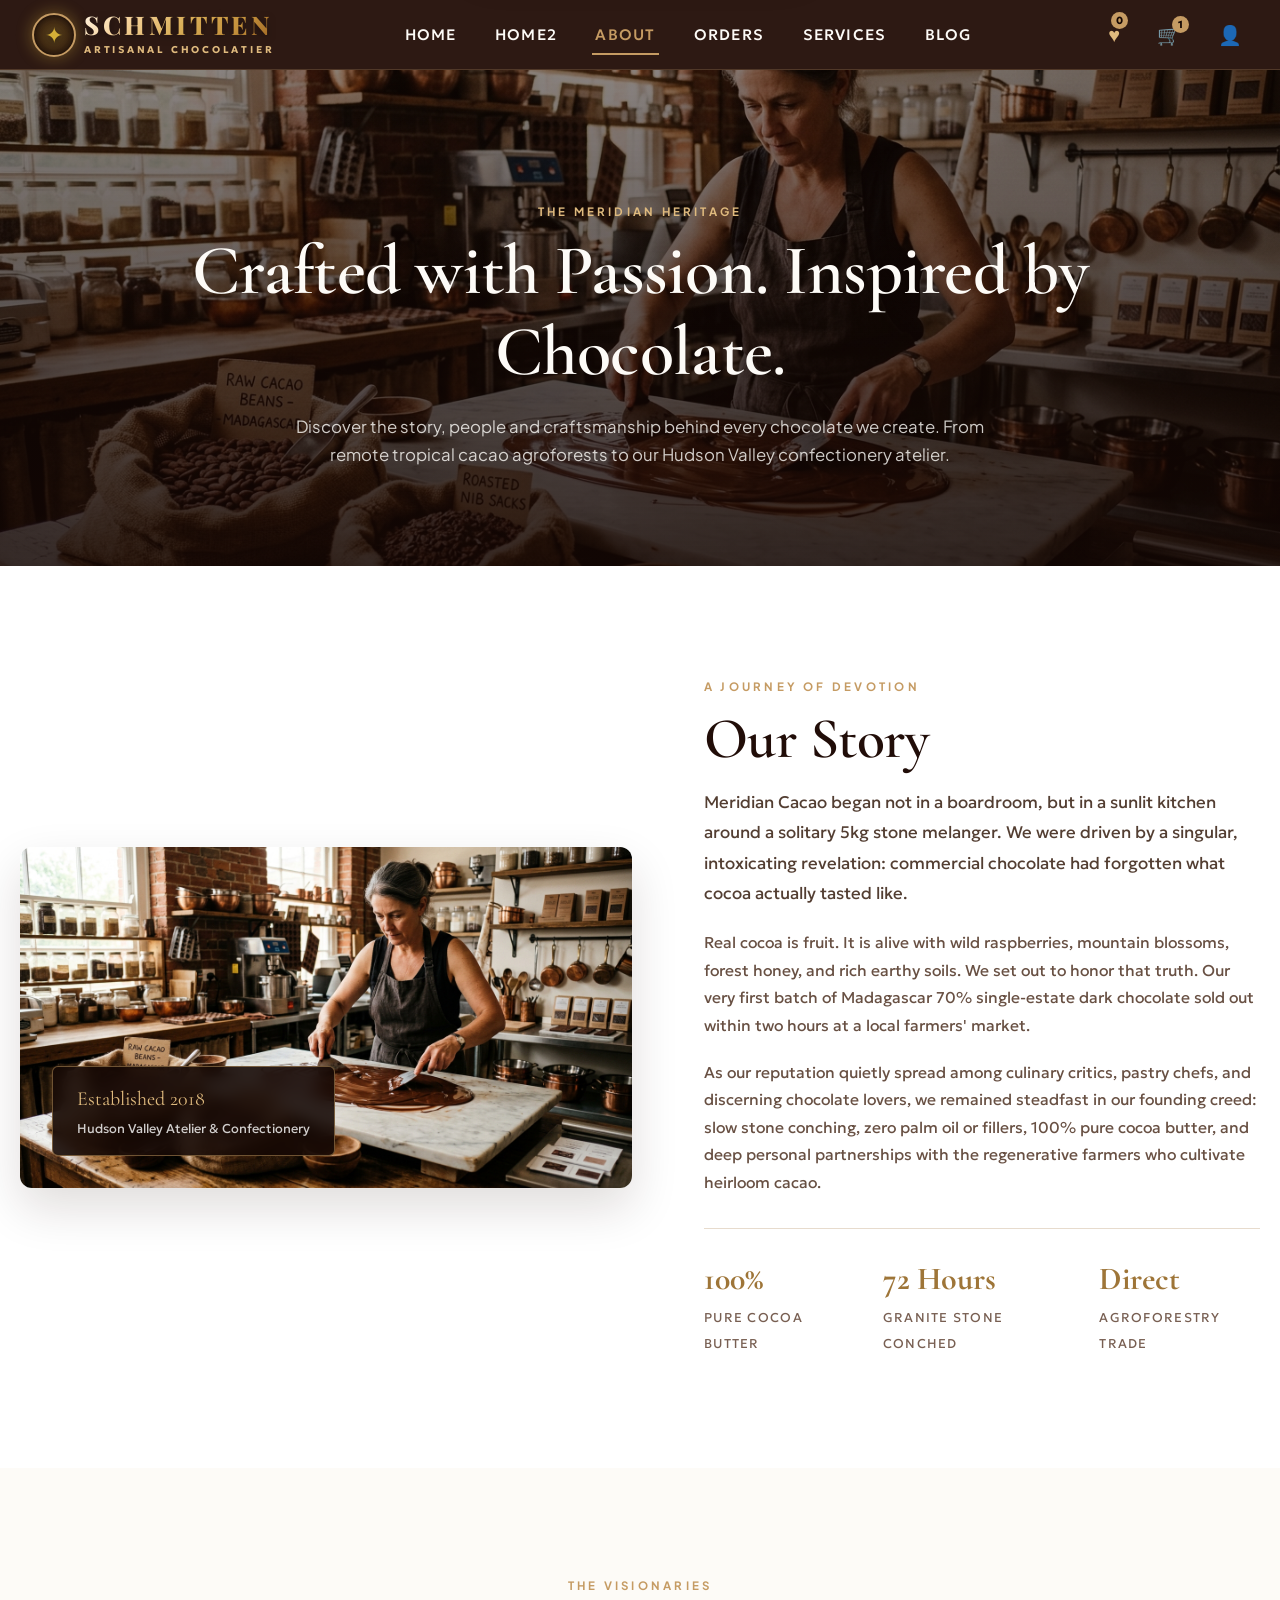
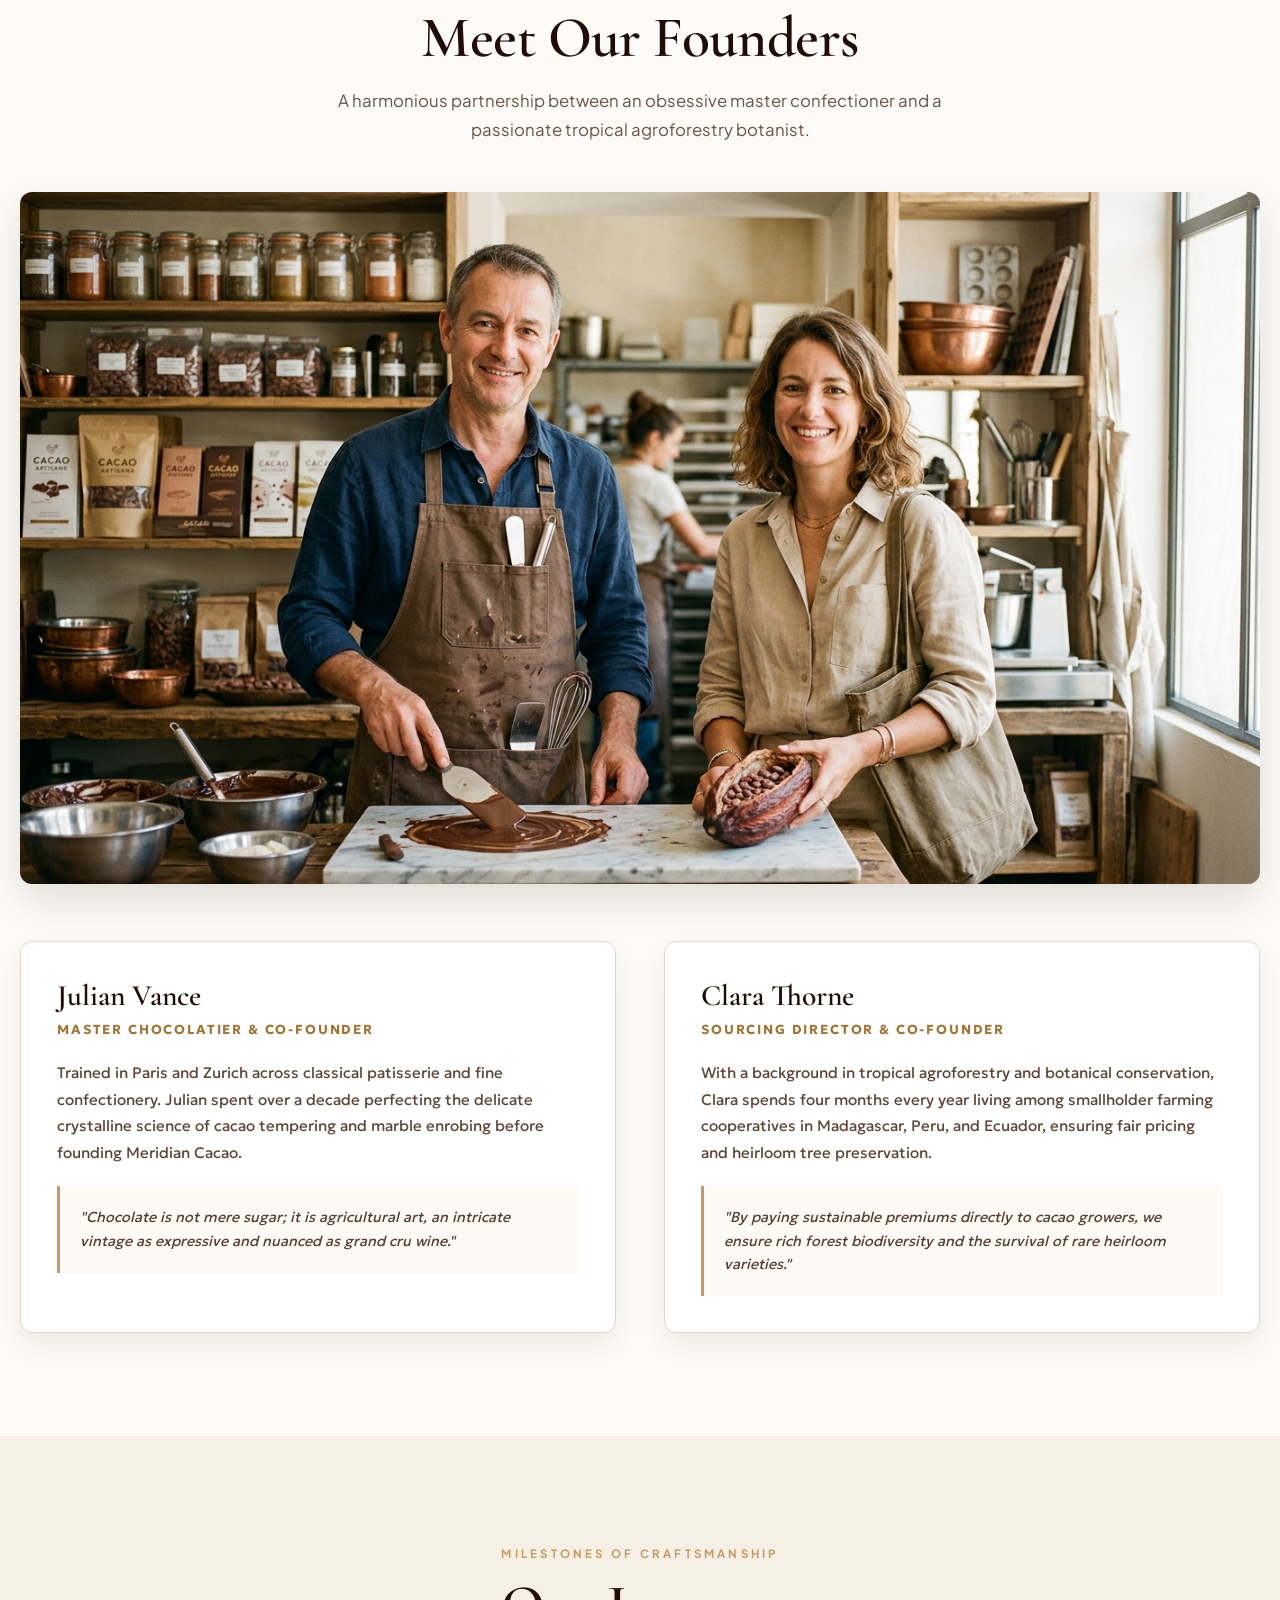
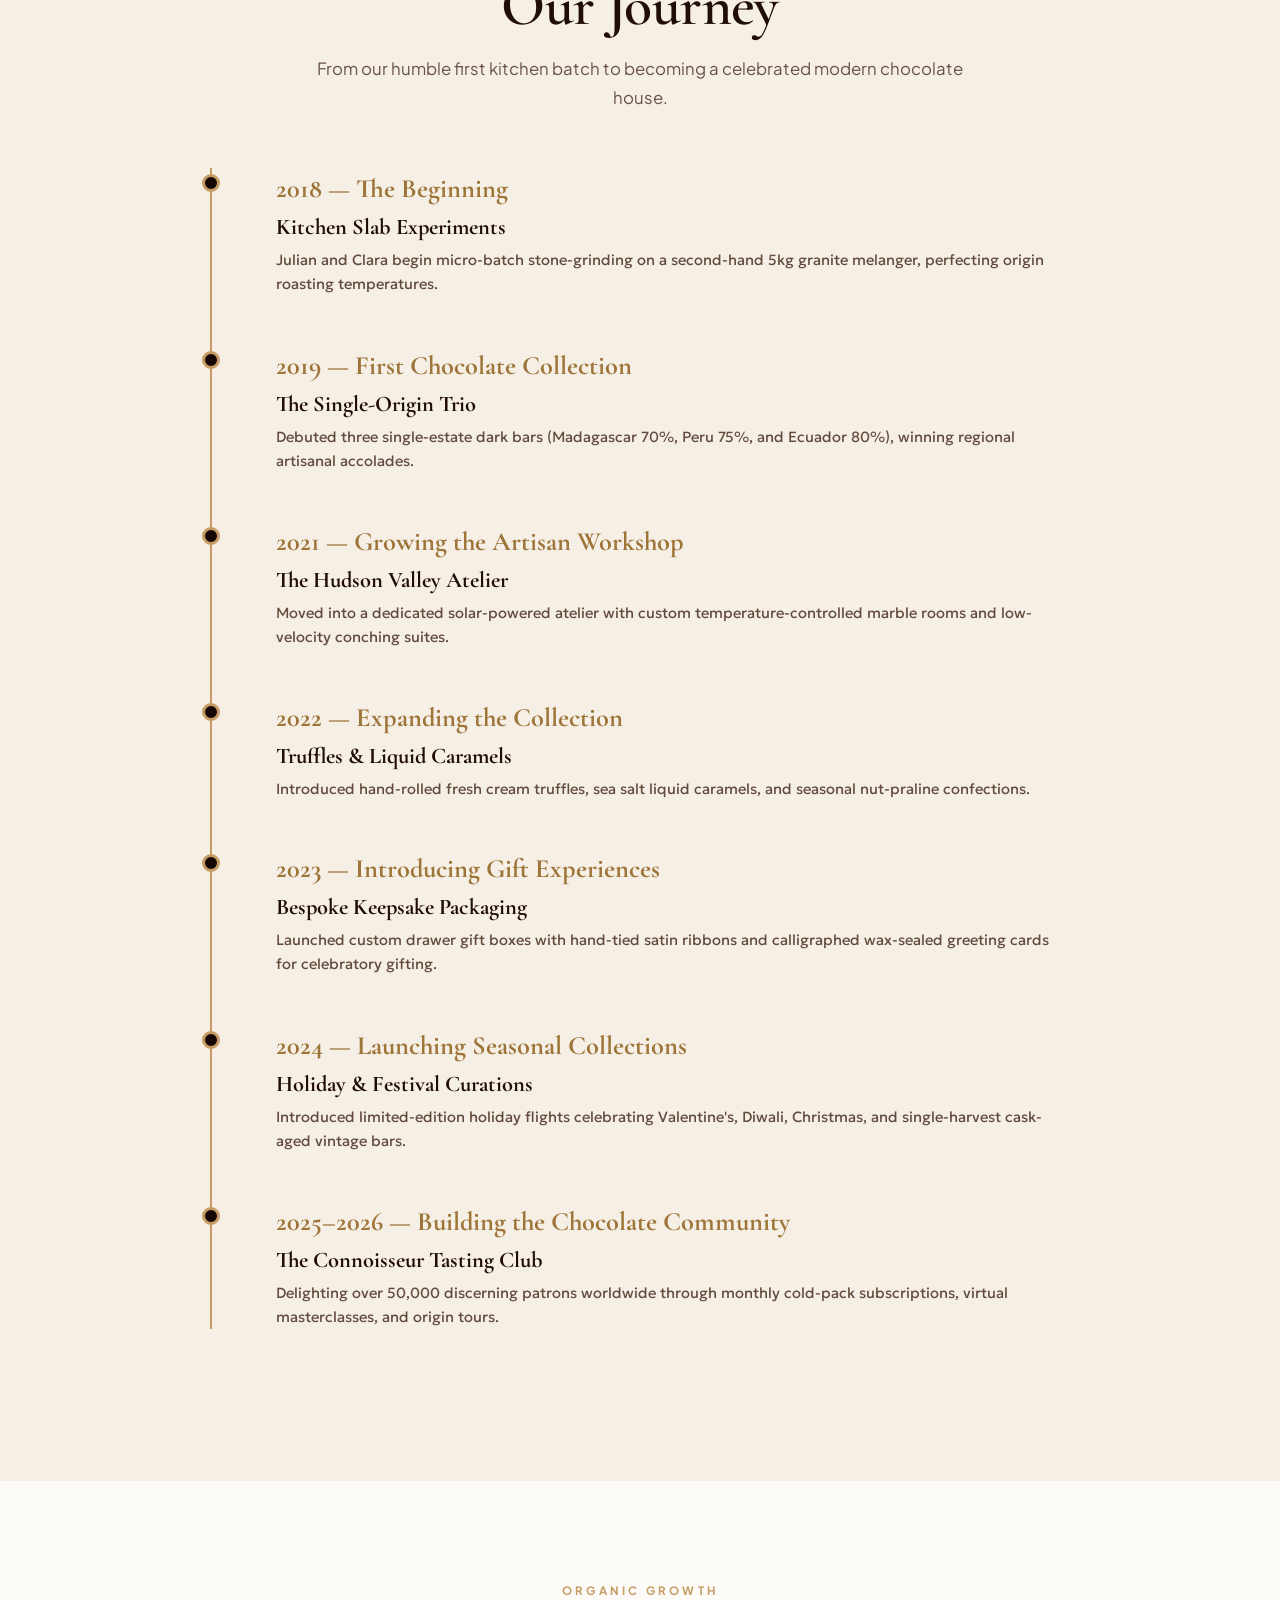
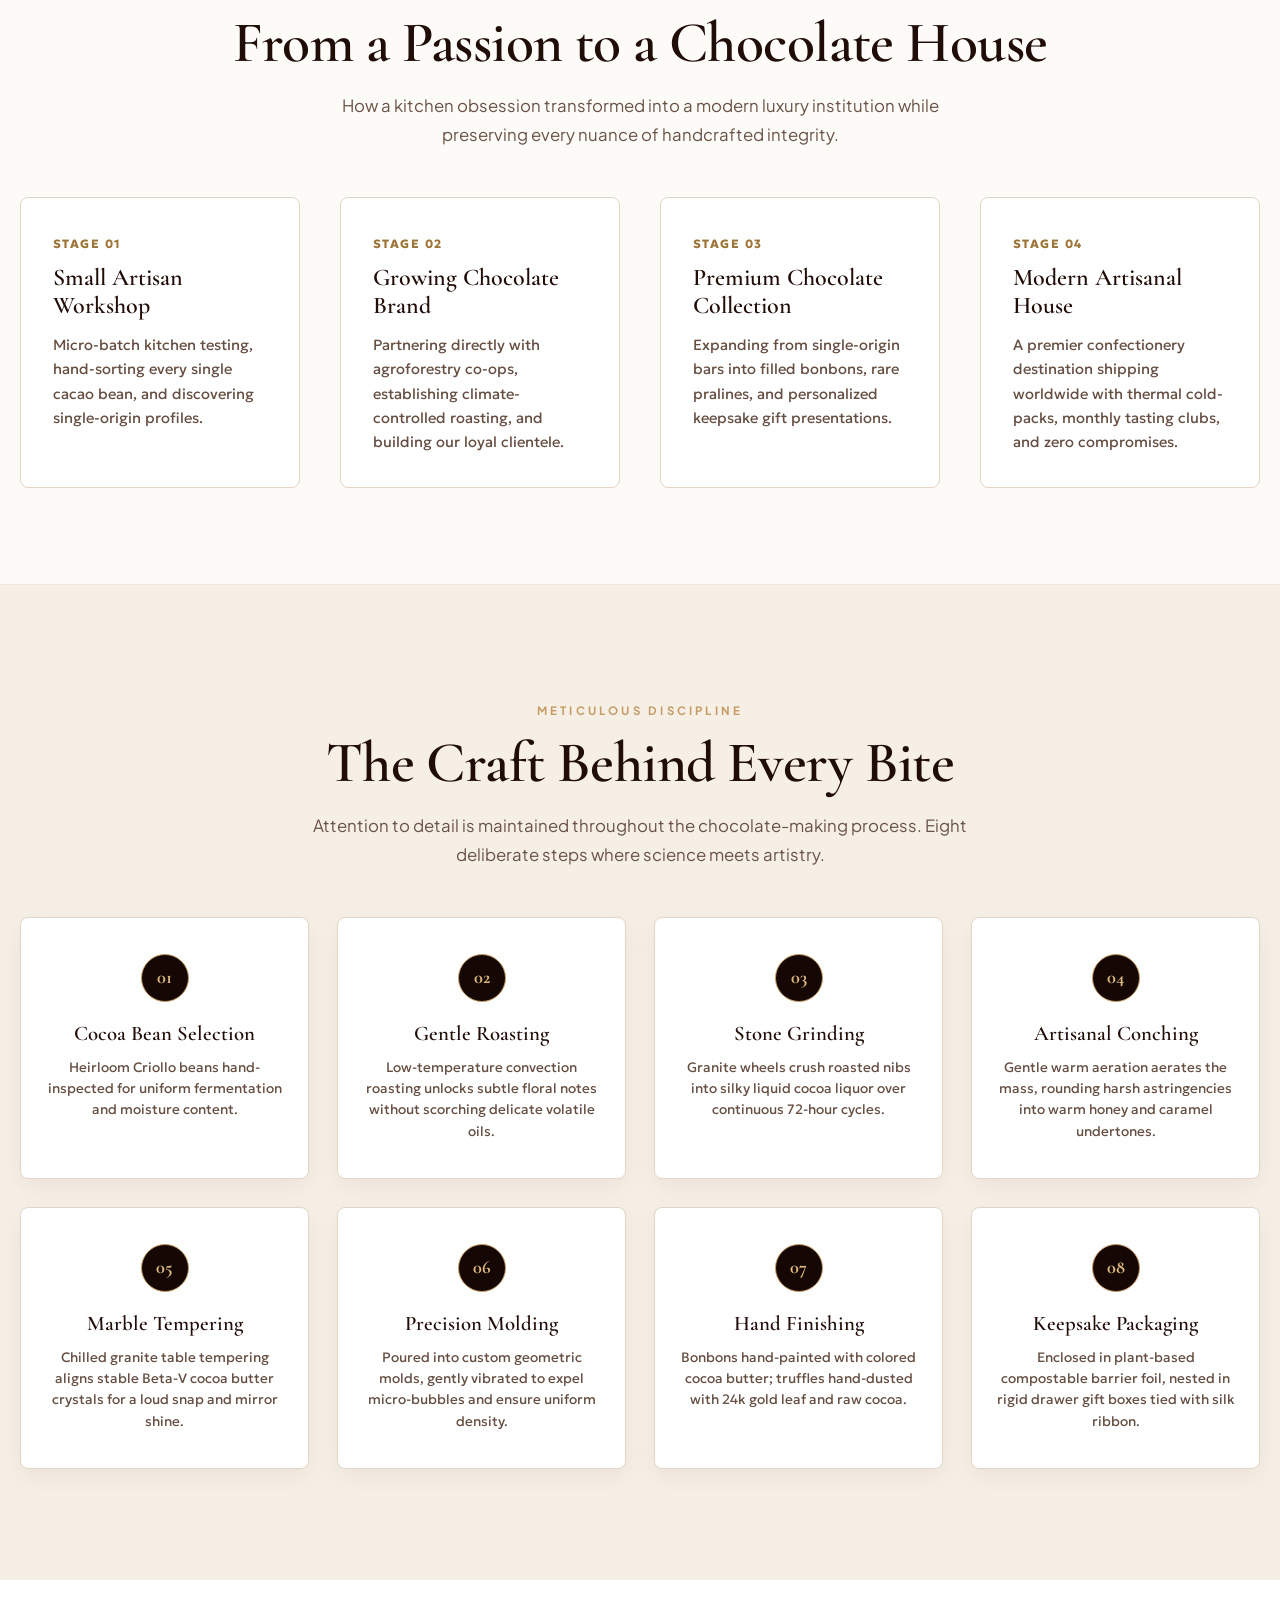
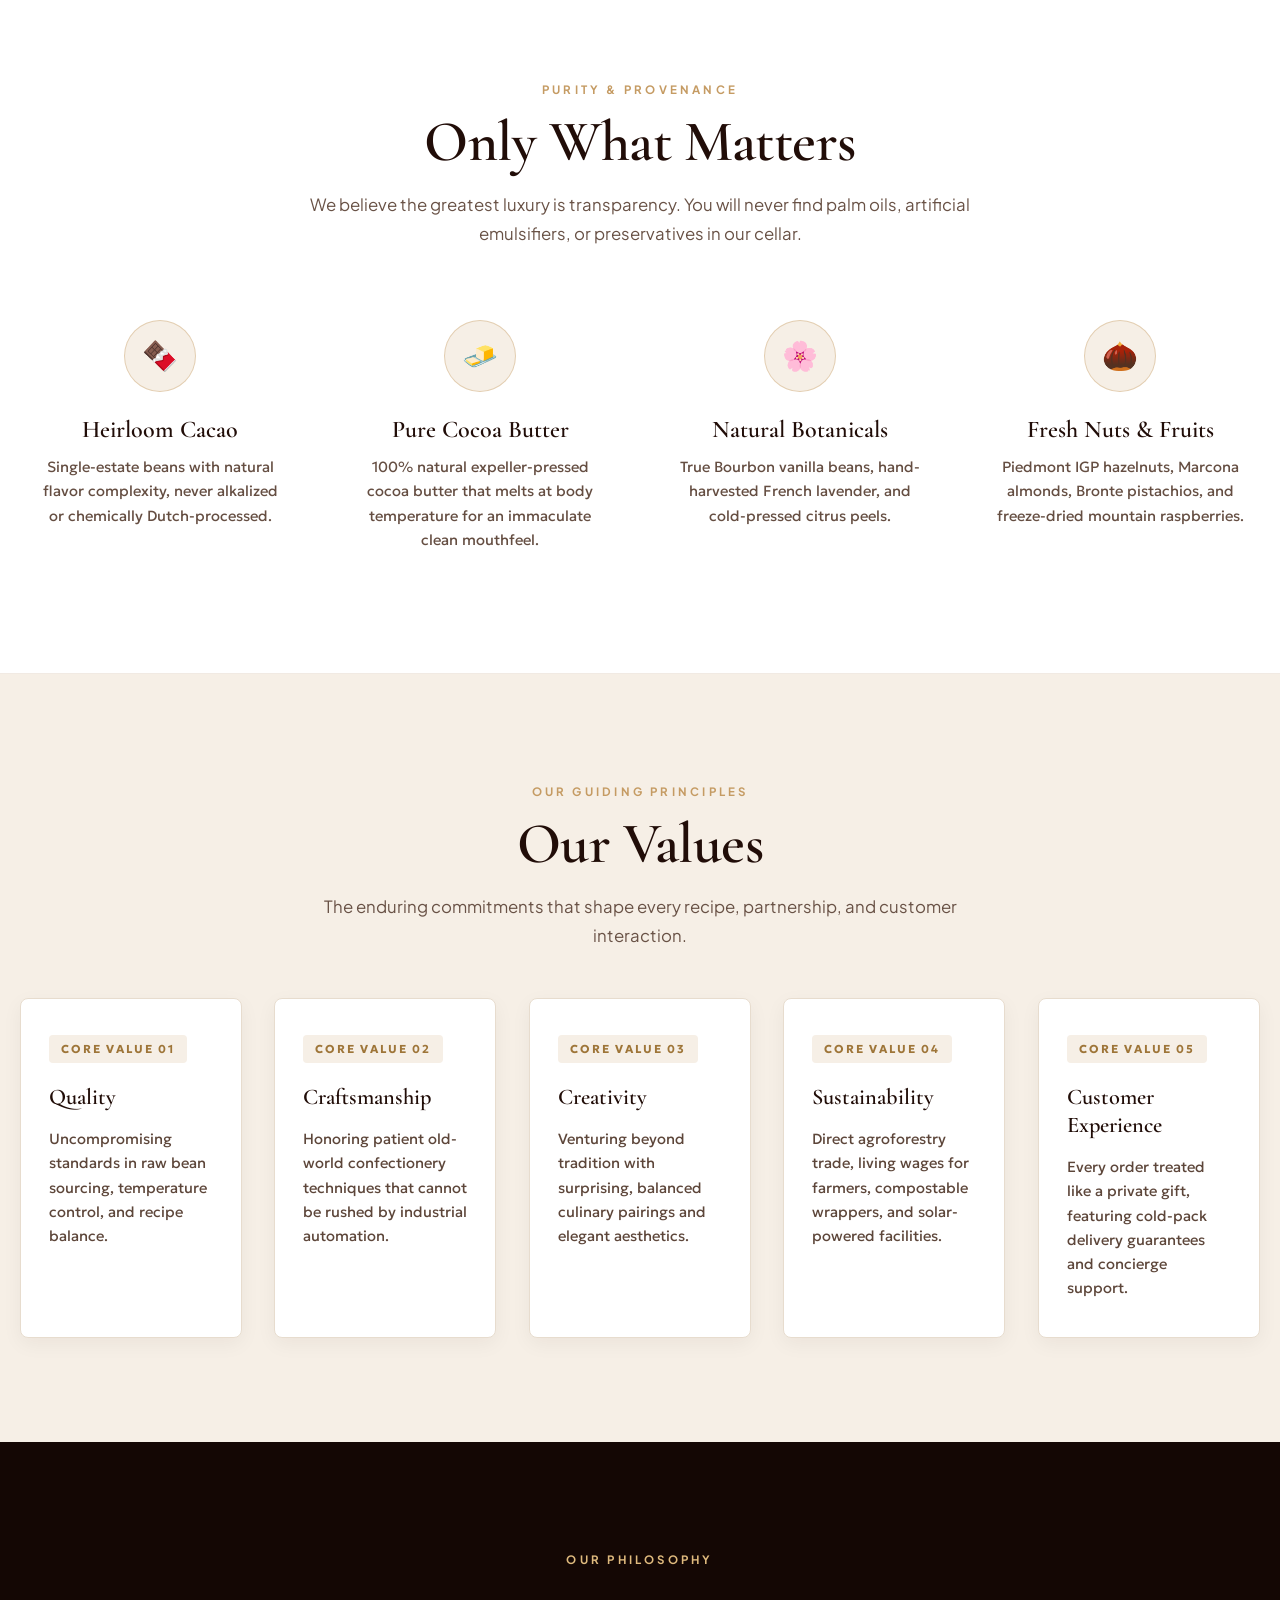
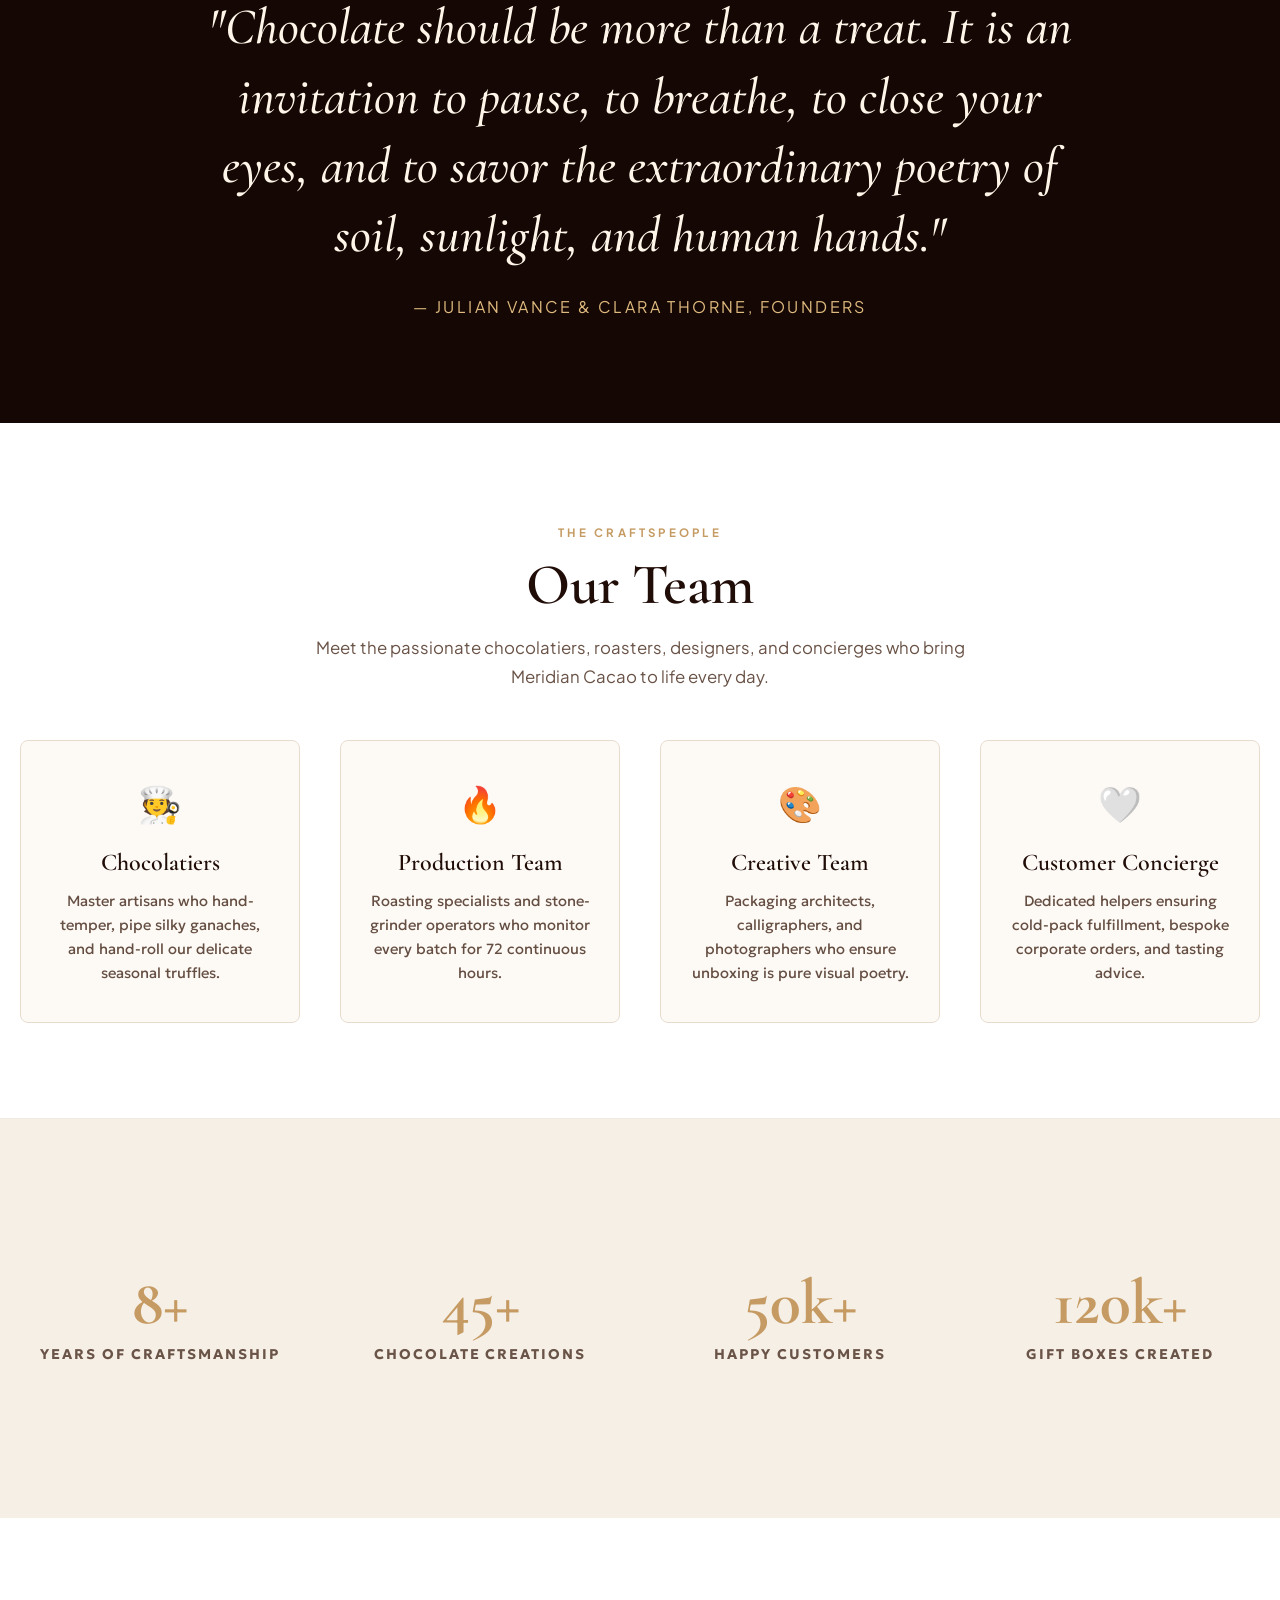
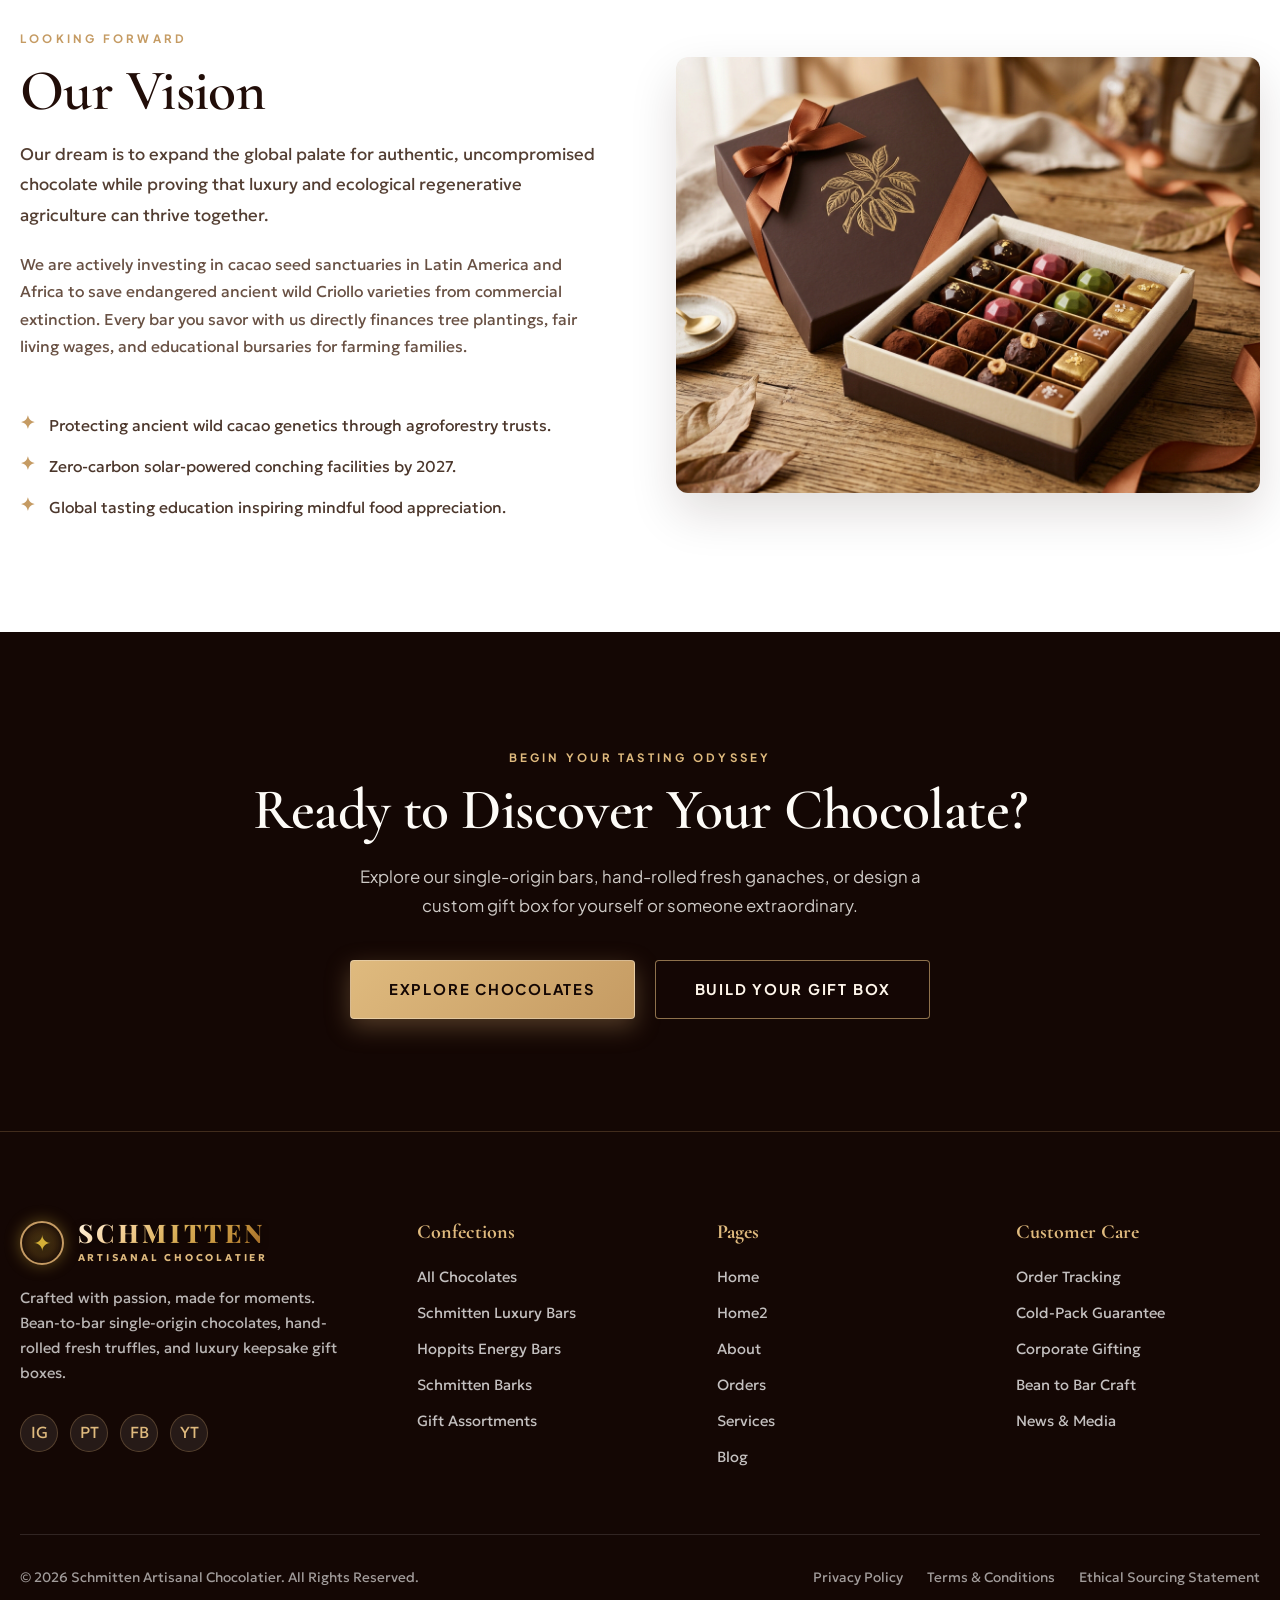
==== about.html @ e3e71062 "values 1" ====
<!doctype html>
<html lang="en">
<head>
  <meta charset="utf-8">
  <meta name="viewport" content="width=device-width, initial-scale=1, viewport-fit=cover">
  <title>Our Story &amp; Craft — Meridian Cacao Artisanal Chocolatier</title>
  <meta name="description" content="Discover the story, founders, craftsmanship, values, and bean-to-bar philosophy behind Meridian Cacao luxury handcrafted chocolates.">
  <link rel="icon" href="assets/img/artisan/signature_truffles.jpg" type="image/jpeg">
  <link rel="stylesheet" href="assets/css/style.css">
</head>
<body>

  <!-- Toast Feedback Notification -->
  <div id="added" role="status">
    <span class="check-icon">✓</span>
    <strong id="toastMessage">Added to your sweet selection.</strong>
  </div>

  <!-- Cart Modal Drawer -->
  <div class="cart-modal" id="cartDrawer" aria-hidden="true">
    <div class="cart-panel">
      <div class="cart-header">
        <h3 style="font-family:var(--meridian-serif); font-size:1.6rem; color:var(--meridian-brown);">Your Chocolate Tasting Cart</h3>
        <button class="cart-close" id="closeCartBtn" aria-label="Close Cart">&times;</button>
      </div>
      <div class="cart-items-wrap" id="cartItemsContainer">
        <!-- Populated dynamically by main.js -->
      </div>
      <div class="cart-footer">
        <div style="background:#fdf6ee; padding:0.75rem 1rem; border-radius:6px; margin-bottom:1.25rem; border:1px dashed #dcbca1; font-size:0.85rem; color:#684a3b; text-align:center;">
          Complimentary Insulated Cold-Pack Delivery On All Orders
        </div>
        <div class="cart-total-row">
          <span style="font-weight:600;">Estimated Subtotal:</span>
          <span class="cart-total-price" id="cartTotalPrice">$0.00</span>
        </div>
        <button class="btn btn-primary" style="width: 100%;" onclick="alert('Thank you for savoring with Meridian Cacao! Your order has been placed with cold-pack temperature protection.');">Proceed to Checkout</button>
      </div>
    </div>
  </div>

  <!-- HEADER / NAVBAR -->
  <header class="header" id="mainHeader">
    <div class="main-header">
      <!-- Brand Logo -->
      <div class="logo">
        <a href="index.html" class="custom-brand-logo">
          <div class="brand-crest-box">
            <span class="crest-icon">✦</span>
          </div>
          <div class="brand-text-block">
            <span class="brand-title">SCHMITTEN</span>
            <span class="brand-tagline">ARTISANAL CHOCOLATIER</span>
          </div>
        </a>
      </div>

      <!-- Main Navigation Menu: Home → Home2 → About → Orders → Services → Blog -->
      <nav aria-label="Main Navigation">
        <ul class="main-menu">
          <li><a href="index.html">Home</a></li>
          <li><a href="home-2.html">Home2</a></li>
          <li><a href="about.html" class="active">About</a></li>
          <li><a href="orders.html">Orders</a></li>
          <li><a href="services.html">Services</a></li>
          <li><a href="blog.html">Blog</a></li>
        </ul>
      </nav>

      <!-- Utility Icons -->
      <div class="main-menu-right">
        <a href="index.html#signature" class="nav-utility-btn" id="wishlistBtn" title="Your Wishlist" aria-label="Wishlist">
          <span style="color:var(--meridian-gold-light); font-size:1.25rem;">♥</span>
          <span class="nav-badge" id="wishlistCountBadge">0</span>
        </a>

        <button class="nav-utility-btn" id="cartTriggerBtn" title="Shopping Cart" aria-label="Cart">
          <span style="font-size:1.2rem;">🛒</span>
          <span class="nav-badge" id="cartCountBadge">0</span>
        </button>

        <button class="nav-utility-btn" onclick="alert('Meridian Connoisseur Portal: Please sign in or register to view order history and subscription deliveries.');" title="My Account" aria-label="Account">
          <span style="font-size:1.2rem;">👤</span>
        </button>

        <button class="mobile-toggle" id="mobileMenuToggle" aria-label="Open Navigation Menu">
          <span style="font-size:1.4rem; color:var(--meridian-gold-light);">☰</span>
        </button>
      </div>
    </div>
  </header>

  <!-- Mobile Navigation Drawer -->
  <div class="mobile-drawer-overlay" id="mobileDrawerOverlay"></div>
  <aside class="mobile-drawer" id="mobileNavDrawer" aria-label="Mobile Navigation">
    <div>
      <button class="drawer-close" id="mobileDrawerClose" aria-label="Close Navigation Menu">&times;</button>
      <div style="margin-bottom: 2rem;">
        <a href="index.html" class="custom-brand-logo">
          <div class="brand-crest-box">
            <span class="crest-icon">✦</span>
          </div>
          <div class="brand-text-block">
            <span class="brand-title">SCHMITTEN</span>
            <span class="brand-tagline">ARTISANAL CHOCOLATIER</span>
          </div>
        </a>
      </div>
      <nav class="mobile-nav-links">
        <a href="index.html">Home</a>
        <a href="home-2.html">Home2</a>
        <a href="about.html" class="active">About</a>
        <a href="orders.html">Orders</a>
        <a href="services.html">Services</a>
        <a href="blog.html">Blog</a>
      </nav>
    </div>
    <div style="color: rgba(255,255,255,0.7); font-size: 0.85rem; padding-top:1.5rem; border-top:1px solid rgba(255,255,255,0.15);">
      <p style="margin-bottom:0.25rem;">Master Chocolatier Concierge:</p>
      <p style="color: var(--meridian-gold-light); font-weight: 600;">concierge@meridiancacao.com</p>
    </div>
  </aside>

  <main id="main">

    <!-- 1. ABOUT HERO -->
    <section class="about-hero-banner" id="about-hero">
      <div class="container" data-aos="fade-up">
        <div class="section-eyebrow" style="color:var(--meridian-gold-light);">THE MERIDIAN HERITAGE</div>
        <h1 class="section-hero-title light" style="font-size:clamp(2.5rem, 5.5vw, 4.5rem); margin-bottom:1.25rem;">
          Crafted with Passion. Inspired by Chocolate.
        </h1>
        <p class="section-subtitle light" style="max-width:700px; margin:0 auto;">
          Discover the story, people and craftsmanship behind every chocolate we create. From remote tropical cacao agroforests to our Hudson Valley confectionery atelier.
        </p>
      </div>
    </section>

    <!-- 2. OUR STORY -->
    <section class="story-preview-section" id="story">
      <div class="container">
        <div class="story-split-grid">
          <div class="gift-img-frame" data-aos="fade-right">
            <img src="assets/img/artisan/bean_to_bar_craft.jpg" alt="Artisan Chocolate Crafting Workshop" loading="lazy">
            <div class="gift-badge-overlay">
              <div class="gift-badge-title">Established 2018</div>
              <div class="gift-badge-subtitle">Hudson Valley Atelier &amp; Confectionery</div>
            </div>
          </div>

          <div class="gift-content-wrap" data-aos="fade-left">
            <div class="section-eyebrow">A JOURNEY OF DEVOTION</div>
            <h2 class="section-hero-title">Our Story</h2>
            <p style="font-size:1.05rem; color:#533e32; line-height:1.8; margin-bottom:1.25rem;">
              Meridian Cacao began not in a boardroom, but in a sunlit kitchen around a solitary 5kg stone melanger. We were driven by a singular, intoxicating revelation: commercial chocolate had forgotten what cocoa actually tasted like.
            </p>
            <p style="font-size:0.98rem; color:#685043; line-height:1.75; margin-bottom:1.25rem;">
              Real cocoa is fruit. It is alive with wild raspberries, mountain blossoms, forest honey, and rich earthy soils. We set out to honor that truth. Our very first batch of Madagascar 70% single-estate dark chocolate sold out within two hours at a local farmers' market.
            </p>
            <p style="font-size:0.98rem; color:#685043; line-height:1.75; margin-bottom:2rem;">
              As our reputation quietly spread among culinary critics, pastry chefs, and discerning chocolate lovers, we remained steadfast in our founding creed: slow stone conching, zero palm oil or fillers, 100% pure cocoa butter, and deep personal partnerships with the regenerative farmers who cultivate heirloom cacao.
            </p>
            <div style="display:flex; gap:2rem; padding-top:1.5rem; border-top:1px solid #e7dbcd;">
              <div>
                <span style="font-family:var(--meridian-serif); font-size:2rem; font-weight:700; color:var(--meridian-gold-dark); display:block;">100%</span>
                <span style="font-size:0.8rem; text-transform:uppercase; letter-spacing:0.1em; color:#785f52;">Pure Cocoa Butter</span>
              </div>
              <div>
                <span style="font-family:var(--meridian-serif); font-size:2rem; font-weight:700; color:var(--meridian-gold-dark); display:block;">72 Hours</span>
                <span style="font-size:0.8rem; text-transform:uppercase; letter-spacing:0.1em; color:#785f52;">Granite Stone Conched</span>
              </div>
              <div>
                <span style="font-family:var(--meridian-serif); font-size:2rem; font-weight:700; color:var(--meridian-gold-dark); display:block;">Direct</span>
                <span style="font-size:0.8rem; text-transform:uppercase; letter-spacing:0.1em; color:#785f52;">Agroforestry Trade</span>
              </div>
            </div>
          </div>
        </div>
      </div>
    </section>

    <!-- 3. OUR FOUNDERS -->
    <section class="founders-section" id="founders">
      <div class="container">
        <div style="text-align:center;" data-aos="fade-up">
          <div class="section-eyebrow">THE VISIONARIES</div>
          <h2 class="section-hero-title">Meet Our Founders</h2>
          <p class="section-subtitle">
            A harmonious partnership between an obsessive master confectioner and a passionate tropical agroforestry botanist.
          </p>
        </div>

        <div style="margin-bottom:3rem; border-radius:12px; overflow:hidden; box-shadow:0 16px 40px rgba(20,7,4,0.12);" data-aos="fade-up">
          <img src="assets/img/artisan/founders_portrait.jpg" alt="Julian Vance and Clara Thorne in Atelier" style="width:100%; height:auto; display:block;">
        </div>

        <div class="founder-cards-grid">
          <!-- Founder 1: Julian Vance -->
          <div class="founder-card" data-aos="fade-up">
            <div class="founder-info-content">
              <h3 class="founder-name">Julian Vance</h3>
              <div class="founder-role-title">Master Chocolatier &amp; Co-Founder</div>
              <p style="font-size:0.95rem; color:#5c4538; line-height:1.75; margin-bottom:1.25rem;">
                Trained in Paris and Zurich across classical patisserie and fine confectionery. Julian spent over a decade perfecting the delicate crystalline science of cacao tempering and marble enrobing before founding Meridian Cacao.
              </p>
              <div style="background:#fdfaf6; padding:1.25rem; border-left:3px solid var(--meridian-gold); font-size:0.9rem; color:#553e32; font-style:italic; line-height:1.6;">
                "Chocolate is not mere sugar; it is agricultural art, an intricate vintage as expressive and nuanced as grand cru wine."
              </div>
            </div>
          </div>

          <!-- Founder 2: Clara Thorne -->
          <div class="founder-card" data-aos="fade-up" data-aos-delay="100">
            <div class="founder-info-content">
              <h3 class="founder-name">Clara Thorne</h3>
              <div class="founder-role-title">Sourcing Director &amp; Co-Founder</div>
              <p style="font-size:0.95rem; color:#5c4538; line-height:1.75; margin-bottom:1.25rem;">
                With a background in tropical agroforestry and botanical conservation, Clara spends four months every year living among smallholder farming cooperatives in Madagascar, Peru, and Ecuador, ensuring fair pricing and heirloom tree preservation.
              </p>
              <div style="background:#fdfaf6; padding:1.25rem; border-left:3px solid var(--meridian-gold); font-size:0.9rem; color:#553e32; font-style:italic; line-height:1.6;">
                "By paying sustainable premiums directly to cacao growers, we ensure rich forest biodiversity and the survival of rare heirloom varieties."
              </div>
            </div>
          </div>
        </div>
      </div>
    </section>

    <!-- 4. OUR JOURNEY (TIMELINE) -->
    <section class="flavor-section" id="journey">
      <div class="container">
        <div style="text-align:center;" data-aos="fade-up">
          <div class="section-eyebrow">MILESTONES OF CRAFTSMANSHIP</div>
          <h2 class="section-hero-title">Our Journey</h2>
          <p class="section-subtitle">
            From our humble first kitchen batch to becoming a celebrated modern chocolate house.
          </p>
        </div>

        <div class="timeline-track-list">
          <div class="timeline-node-item" data-aos="fade-up">
            <div class="timeline-node-year">2018 — The Beginning</div>
            <h4 style="font-family:var(--meridian-serif); font-size:1.4rem; color:var(--meridian-brown); margin-bottom:0.4rem;">Kitchen Slab Experiments</h4>
            <p style="font-size:0.92rem; color:#634c3e; line-height:1.65;">Julian and Clara begin micro-batch stone-grinding on a second-hand 5kg granite melanger, perfecting origin roasting temperatures.</p>
          </div>

          <div class="timeline-node-item" data-aos="fade-up">
            <div class="timeline-node-year">2019 — First Chocolate Collection</div>
            <h4 style="font-family:var(--meridian-serif); font-size:1.4rem; color:var(--meridian-brown); margin-bottom:0.4rem;">The Single-Origin Trio</h4>
            <p style="font-size:0.92rem; color:#634c3e; line-height:1.65;">Debuted three single-estate dark bars (Madagascar 70%, Peru 75%, and Ecuador 80%), winning regional artisanal accolades.</p>
          </div>

          <div class="timeline-node-item" data-aos="fade-up">
            <div class="timeline-node-year">2021 — Growing the Artisan Workshop</div>
            <h4 style="font-family:var(--meridian-serif); font-size:1.4rem; color:var(--meridian-brown); margin-bottom:0.4rem;">The Hudson Valley Atelier</h4>
            <p style="font-size:0.92rem; color:#634c3e; line-height:1.65;">Moved into a dedicated solar-powered atelier with custom temperature-controlled marble rooms and low-velocity conching suites.</p>
          </div>

          <div class="timeline-node-item" data-aos="fade-up">
            <div class="timeline-node-year">2022 — Expanding the Collection</div>
            <h4 style="font-family:var(--meridian-serif); font-size:1.4rem; color:var(--meridian-brown); margin-bottom:0.4rem;">Truffles &amp; Liquid Caramels</h4>
            <p style="font-size:0.92rem; color:#634c3e; line-height:1.65;">Introduced hand-rolled fresh cream truffles, sea salt liquid caramels, and seasonal nut-praline confections.</p>
          </div>

          <div class="timeline-node-item" data-aos="fade-up">
            <div class="timeline-node-year">2023 — Introducing Gift Experiences</div>
            <h4 style="font-family:var(--meridian-serif); font-size:1.4rem; color:var(--meridian-brown); margin-bottom:0.4rem;">Bespoke Keepsake Packaging</h4>
            <p style="font-size:0.92rem; color:#634c3e; line-height:1.65;">Launched custom drawer gift boxes with hand-tied satin ribbons and calligraphed wax-sealed greeting cards for celebratory gifting.</p>
          </div>

          <div class="timeline-node-item" data-aos="fade-up">
            <div class="timeline-node-year">2024 — Launching Seasonal Collections</div>
            <h4 style="font-family:var(--meridian-serif); font-size:1.4rem; color:var(--meridian-brown); margin-bottom:0.4rem;">Holiday &amp; Festival Curations</h4>
            <p style="font-size:0.92rem; color:#634c3e; line-height:1.65;">Introduced limited-edition holiday flights celebrating Valentine's, Diwali, Christmas, and single-harvest cask-aged vintage bars.</p>
          </div>

          <div class="timeline-node-item" data-aos="fade-up">
            <div class="timeline-node-year">2025–2026 — Building the Chocolate Community</div>
            <h4 style="font-family:var(--meridian-serif); font-size:1.4rem; color:var(--meridian-brown); margin-bottom:0.4rem;">The Connoisseur Tasting Club</h4>
            <p style="font-size:0.92rem; color:#634c3e; line-height:1.65;">Delighting over 50,000 discerning patrons worldwide through monthly cold-pack subscriptions, virtual masterclasses, and origin tours.</p>
          </div>
        </div>
      </div>
    </section>

    <!-- 5. OUR EVOLUTION -->
    <section class="why-chocolate-section" id="evolution">
      <div class="container">
        <div style="text-align:center;" data-aos="fade-up">
          <div class="section-eyebrow">ORGANIC GROWTH</div>
          <h2 class="section-hero-title">From a Passion to a Chocolate House</h2>
          <p class="section-subtitle">
            How a kitchen obsession transformed into a modern luxury institution while preserving every nuance of handcrafted integrity.
          </p>
        </div>

        <div class="why-grid" style="grid-template-columns:repeat(auto-fit, minmax(260px, 1fr));">
          <div class="why-block" data-aos="fade-up" style="background:#ffffff; border-radius:8px; border:1px solid #e3d5c5; text-align:left; padding:2rem;">
            <span style="font-size:0.75rem; font-weight:800; color:var(--meridian-gold-dark); text-transform:uppercase; letter-spacing:0.12em;">Stage 01</span>
            <h3 class="why-heading" style="margin:0.5rem 0 0.75rem;">Small Artisan Workshop</h3>
            <p class="why-text">Micro-batch kitchen testing, hand-sorting every single cacao bean, and discovering single-origin profiles.</p>
          </div>

          <div class="why-block" data-aos="fade-up" data-aos-delay="100" style="background:#ffffff; border-radius:8px; border:1px solid #e3d5c5; text-align:left; padding:2rem;">
            <span style="font-size:0.75rem; font-weight:800; color:var(--meridian-gold-dark); text-transform:uppercase; letter-spacing:0.12em;">Stage 02</span>
            <h3 class="why-heading" style="margin:0.5rem 0 0.75rem;">Growing Chocolate Brand</h3>
            <p class="why-text">Partnering directly with agroforestry co-ops, establishing climate-controlled roasting, and building our loyal clientele.</p>
          </div>

          <div class="why-block" data-aos="fade-up" data-aos-delay="200" style="background:#ffffff; border-radius:8px; border:1px solid #e3d5c5; text-align:left; padding:2rem;">
            <span style="font-size:0.75rem; font-weight:800; color:var(--meridian-gold-dark); text-transform:uppercase; letter-spacing:0.12em;">Stage 03</span>
            <h3 class="why-heading" style="margin:0.5rem 0 0.75rem;">Premium Chocolate Collection</h3>
            <p class="why-text">Expanding from single-origin bars into filled bonbons, rare pralines, and personalized keepsake gift presentations.</p>
          </div>

          <div class="why-block" data-aos="fade-up" data-aos-delay="300" style="background:#ffffff; border-radius:8px; border:1px solid #e3d5c5; text-align:left; padding:2rem;">
            <span style="font-size:0.75rem; font-weight:800; color:var(--meridian-gold-dark); text-transform:uppercase; letter-spacing:0.12em;">Stage 04</span>
            <h3 class="why-heading" style="margin:0.5rem 0 0.75rem;">Modern Artisanal House</h3>
            <p class="why-text">A premier confectionery destination shipping worldwide with thermal cold-packs, monthly tasting clubs, and zero compromises.</p>
          </div>
        </div>
      </div>
    </section>

    <!-- 6. FROM COCOA BEAN TO CHOCOLATE (THE CRAFT) -->
    <section class="bean-to-bar-section" id="craft">
      <div class="container">
        <div style="text-align:center;" data-aos="fade-up">
          <div class="section-eyebrow">METICULOUS DISCIPLINE</div>
          <h2 class="section-hero-title">The Craft Behind Every Bite</h2>
          <p class="section-subtitle">
            Attention to detail is maintained throughout the chocolate-making process. Eight deliberate steps where science meets artistry.
          </p>
        </div>

        <div style="display:grid; grid-template-columns:repeat(auto-fit, minmax(250px, 1fr)); gap:1.75rem;">
          <div class="step-box" data-aos="fade-up">
            <div class="step-num-circle">01</div>
            <h3 class="step-name">Cocoa Bean Selection</h3>
            <p class="step-detail">Heirloom Criollo beans hand-inspected for uniform fermentation and moisture content.</p>
          </div>

          <div class="step-box" data-aos="fade-up" data-aos-delay="50">
            <div class="step-num-circle">02</div>
            <h3 class="step-name">Gentle Roasting</h3>
            <p class="step-detail">Low-temperature convection roasting unlocks subtle floral notes without scorching delicate volatile oils.</p>
          </div>

          <div class="step-box" data-aos="fade-up" data-aos-delay="100">
            <div class="step-num-circle">03</div>
            <h3 class="step-name">Stone Grinding</h3>
            <p class="step-detail">Granite wheels crush roasted nibs into silky liquid cocoa liquor over continuous 72-hour cycles.</p>
          </div>

          <div class="step-box" data-aos="fade-up" data-aos-delay="150">
            <div class="step-num-circle">04</div>
            <h3 class="step-name">Artisanal Conching</h3>
            <p class="step-detail">Gentle warm aeration aerates the mass, rounding harsh astringencies into warm honey and caramel undertones.</p>
          </div>

          <div class="step-box" data-aos="fade-up" data-aos-delay="200">
            <div class="step-num-circle">05</div>
            <h3 class="step-name">Marble Tempering</h3>
            <p class="step-detail">Chilled granite table tempering aligns stable Beta-V cocoa butter crystals for a loud snap and mirror shine.</p>
          </div>

          <div class="step-box" data-aos="fade-up" data-aos-delay="250">
            <div class="step-num-circle">06</div>
            <h3 class="step-name">Precision Molding</h3>
            <p class="step-detail">Poured into custom geometric molds, gently vibrated to expel micro-bubbles and ensure uniform density.</p>
          </div>

          <div class="step-box" data-aos="fade-up" data-aos-delay="300">
            <div class="step-num-circle">07</div>
            <h3 class="step-name">Hand Finishing</h3>
            <p class="step-detail">Bonbons hand-painted with colored cocoa butter; truffles hand-dusted with 24k gold leaf and raw cocoa.</p>
          </div>

          <div class="step-box" data-aos="fade-up" data-aos-delay="350">
            <div class="step-num-circle">08</div>
            <h3 class="step-name">Keepsake Packaging</h3>
            <p class="step-detail">Enclosed in plant-based compostable barrier foil, nested in rigid drawer gift boxes tied with silk ribbon.</p>
          </div>
        </div>
      </div>
    </section>

    <!-- 7. OUR INGREDIENTS -->
    <section class="why-chocolate-section" id="ingredients" style="background:#ffffff;">
      <div class="container">
        <div style="text-align:center;" data-aos="fade-up">
          <div class="section-eyebrow">PURITY &amp; PROVENANCE</div>
          <h2 class="section-hero-title">Only What Matters</h2>
          <p class="section-subtitle">
            We believe the greatest luxury is transparency. You will never find palm oils, artificial emulsifiers, or preservatives in our cellar.
          </p>
        </div>

        <div class="why-grid">
          <div class="why-block" data-aos="fade-up">
            <div class="why-icon-wrap">🍫</div>
            <h3 class="why-heading">Heirloom Cacao</h3>
            <p class="why-text">Single-estate beans with natural flavor complexity, never alkalized or chemically Dutch-processed.</p>
          </div>

          <div class="why-block" data-aos="fade-up" data-aos-delay="100">
            <div class="why-icon-wrap">🧈</div>
            <h3 class="why-heading">Pure Cocoa Butter</h3>
            <p class="why-text">100% natural expeller-pressed cocoa butter that melts at body temperature for an immaculate clean mouthfeel.</p>
          </div>

          <div class="why-block" data-aos="fade-up" data-aos-delay="200">
            <div class="why-icon-wrap">🌸</div>
            <h3 class="why-heading">Natural Botanicals</h3>
            <p class="why-text">True Bourbon vanilla beans, hand-harvested French lavender, and cold-pressed citrus peels.</p>
          </div>

          <div class="why-block" data-aos="fade-up" data-aos-delay="300">
            <div class="why-icon-wrap">🌰</div>
            <h3 class="why-heading">Fresh Nuts &amp; Fruits</h3>
            <p class="why-text">Piedmont IGP hazelnuts, Marcona almonds, Bronte pistachios, and freeze-dried mountain raspberries.</p>
          </div>
        </div>
      </div>
    </section>

    <!-- 8. OUR VALUES -->
    <section class="flavor-section" id="values">
      <div class="container">
        <div style="text-align:center;" data-aos="fade-up">
          <div class="section-eyebrow">OUR GUIDING PRINCIPLES</div>
          <h2 class="section-hero-title">Our Values</h2>
          <p class="section-subtitle">
            The enduring commitments that shape every recipe, partnership, and customer interaction.
          </p>
        </div>

        <div style="display:grid; grid-template-columns:repeat(auto-fit, minmax(220px, 1fr)); gap:2rem;">
          <div class="pairing-card" data-aos="fade-up">
            <div class="pairing-tag">Core Value 01</div>
            <h3 class="pairing-formula" style="font-size:1.4rem;">Quality</h3>
            <p class="pairing-desc">Uncompromising standards in raw bean sourcing, temperature control, and recipe balance.</p>
          </div>

          <div class="pairing-card" data-aos="fade-up" data-aos-delay="100">
            <div class="pairing-tag">Core Value 02</div>
            <h3 class="pairing-formula" style="font-size:1.4rem;">Craftsmanship</h3>
            <p class="pairing-desc">Honoring patient old-world confectionery techniques that cannot be rushed by industrial automation.</p>
          </div>

          <div class="pairing-card" data-aos="fade-up" data-aos-delay="200">
            <div class="pairing-tag">Core Value 03</div>
            <h3 class="pairing-formula" style="font-size:1.4rem;">Creativity</h3>
            <p class="pairing-desc">Venturing beyond tradition with surprising, balanced culinary pairings and elegant aesthetics.</p>
          </div>

          <div class="pairing-card" data-aos="fade-up" data-aos-delay="300">
            <div class="pairing-tag">Core Value 04</div>
            <h3 class="pairing-formula" style="font-size:1.4rem;">Sustainability</h3>
            <p class="pairing-desc">Direct agroforestry trade, living wages for farmers, compostable wrappers, and solar-powered facilities.</p>
          </div>

          <div class="pairing-card" data-aos="fade-up" data-aos-delay="400">
            <div class="pairing-tag">Core Value 05</div>
            <h3 class="pairing-formula" style="font-size:1.4rem;">Customer Experience</h3>
            <p class="pairing-desc">Every order treated like a private gift, featuring cold-pack delivery guarantees and concierge support.</p>
          </div>
        </div>
      </div>
    </section>

    <!-- 9. OUR PHILOSOPHY (QUOTE SECTION) -->
    <section class="philosophy-quote-block">
      <div class="container" data-aos="fade-up">
        <div class="section-eyebrow" style="color:var(--meridian-gold-light); margin-bottom:1.5rem;">OUR PHILOSOPHY</div>
        <blockquote class="philosophy-quote-text">
          "Chocolate should be more than a treat. It is an invitation to pause, to breathe, to close your eyes, and to savor the extraordinary poetry of soil, sunlight, and human hands."
        </blockquote>
        <div style="font-family:var(--meridian-sans); font-size:1rem; color:var(--meridian-gold-light); letter-spacing:0.15em; text-transform:uppercase;">
          — Julian Vance &amp; Clara Thorne, Founders
        </div>
      </div>
    </section>

    <!-- 10. OUR TEAM -->
    <section class="why-chocolate-section" id="team" style="background:#ffffff;">
      <div class="container">
        <div style="text-align:center;" data-aos="fade-up">
          <div class="section-eyebrow">THE CRAFTSPEOPLE</div>
          <h2 class="section-hero-title">Our Team</h2>
          <p class="section-subtitle">
            Meet the passionate chocolatiers, roasters, designers, and concierges who bring Meridian Cacao to life every day.
          </p>
        </div>

        <div class="why-grid">
          <div class="why-block" data-aos="fade-up" style="background:#fdfaf6; border-radius:8px; border:1px solid #e7dbce; padding:2.25rem 1.5rem;">
            <div style="font-size:2.2rem; margin-bottom:1rem;">🧑‍🍳</div>
            <h3 class="why-heading">Chocolatiers</h3>
            <p class="why-text">Master artisans who hand-temper, pipe silky ganaches, and hand-roll our delicate seasonal truffles.</p>
          </div>

          <div class="why-block" data-aos="fade-up" data-aos-delay="100" style="background:#fdfaf6; border-radius:8px; border:1px solid #e7dbce; padding:2.25rem 1.5rem;">
            <div style="font-size:2.2rem; margin-bottom:1rem;">🔥</div>
            <h3 class="why-heading">Production Team</h3>
            <p class="why-text">Roasting specialists and stone-grinder operators who monitor every batch for 72 continuous hours.</p>
          </div>

          <div class="why-block" data-aos="fade-up" data-aos-delay="200" style="background:#fdfaf6; border-radius:8px; border:1px solid #e7dbce; padding:2.25rem 1.5rem;">
            <div style="font-size:2.2rem; margin-bottom:1rem;">🎨</div>
            <h3 class="why-heading">Creative Team</h3>
            <p class="why-text">Packaging architects, calligraphers, and photographers who ensure unboxing is pure visual poetry.</p>
          </div>

          <div class="why-block" data-aos="fade-up" data-aos-delay="300" style="background:#fdfaf6; border-radius:8px; border:1px solid #e7dbce; padding:2.25rem 1.5rem;">
            <div style="font-size:2.2rem; margin-bottom:1rem;">🤍</div>
            <h3 class="why-heading">Customer Concierge</h3>
            <p class="why-text">Dedicated helpers ensuring cold-pack fulfillment, bespoke corporate orders, and tasting advice.</p>
          </div>
        </div>
      </div>
    </section>

    <!-- 11. MILESTONES / ACHIEVEMENTS -->
    <section class="flavor-section" style="padding:4.5rem 0;">
      <div class="container">
        <div class="milestones-stat-grid" data-aos="fade-up">
          <div>
            <div class="stat-number">8+</div>
            <div class="stat-label-text">Years of Craftsmanship</div>
          </div>
          <div>
            <div class="stat-number">45+</div>
            <div class="stat-label-text">Chocolate Creations</div>
          </div>
          <div>
            <div class="stat-number">50k+</div>
            <div class="stat-label-text">Happy Customers</div>
          </div>
          <div>
            <div class="stat-number">120k+</div>
            <div class="stat-label-text">Gift Boxes Created</div>
          </div>
        </div>
      </div>
    </section>

    <!-- 12. OUR VISION -->
    <section class="gift-split-section" id="vision">
      <div class="container">
        <div class="gift-split-grid">
          <div class="gift-content-wrap" data-aos="fade-right">
            <div class="section-eyebrow">LOOKING FORWARD</div>
            <h2 class="section-hero-title">Our Vision</h2>
            <p style="font-size:1.05rem; color:#533e32; line-height:1.8; margin-bottom:1.25rem;">
              Our dream is to expand the global palate for authentic, uncompromised chocolate while proving that luxury and ecological regenerative agriculture can thrive together.
            </p>
            <p style="font-size:0.98rem; color:#685043; line-height:1.75; margin-bottom:1.5rem;">
              We are actively investing in cacao seed sanctuaries in Latin America and Africa to save endangered ancient wild Criollo varieties from commercial extinction. Every bar you savor with us directly finances tree plantings, fair living wages, and educational bursaries for farming families.
            </p>
            <ul class="gift-feature-list" style="margin-bottom:0;">
              <li class="gift-feature-item">
                <span class="gift-feature-icon">✦</span>
                <span>Protecting ancient wild cacao genetics through agroforestry trusts.</span>
              </li>
              <li class="gift-feature-item">
                <span class="gift-feature-icon">✦</span>
                <span>Zero-carbon solar-powered conching facilities by 2027.</span>
              </li>
              <li class="gift-feature-item">
                <span class="gift-feature-icon">✦</span>
                <span>Global tasting education inspiring mindful food appreciation.</span>
              </li>
            </ul>
          </div>

          <div class="gift-img-frame" data-aos="fade-left">
            <img src="assets/img/artisan/luxury_gift_box.jpg" alt="Meridian Cacao Gift Collection" loading="lazy">
          </div>
        </div>
      </div>
    </section>

    <!-- 13. CALL TO ACTION -->
    <section class="about-cta-banner" style="background:var(--meridian-dark); color:#ffffff; padding:7rem 1.5rem; text-align:center;">
      <div class="container" data-aos="fade-up">
        <div class="section-eyebrow" style="color:var(--meridian-gold-light);">BEGIN YOUR TASTING ODYSSEY</div>
        <h2 class="section-hero-title light" style="margin-bottom:1.25rem;">Ready to Discover Your Chocolate?</h2>
        <p class="section-subtitle light" style="max-width:620px; margin:0 auto 2.5rem;">
          Explore our single-origin bars, hand-rolled fresh ganaches, or design a custom gift box for yourself or someone extraordinary.
        </p>
        <div style="display:flex; justify-content:center; gap:1.25rem; flex-wrap:wrap;">
          <a href="index.html#signature" class="btn-meridian-primary">Explore Chocolates</a>
          <a href="index.html#custom-box" class="btn-meridian-outline">Build Your Gift Box</a>
        </div>
      </div>
    </section>

  </main>

  <!-- 14. FOOTER (Matching Home Page) -->
  <footer class="global-luxury-footer" style="background:var(--meridian-dark); color:#ffffff; padding:5.5rem 0 2.5rem; border-top:1px solid rgba(197,155,99,0.25);">
    <div class="container">
      <div style="display:grid; grid-template-columns:1.4fr 1fr 1fr 1fr; gap:3.5rem; margin-bottom:4rem;">
        <!-- Col 1: Brand Info -->
        <div>
          <div style="margin-bottom:1.25rem;">
            <a href="index.html" class="custom-brand-logo">
              <div class="brand-crest-box">
                <span class="crest-icon">✦</span>
              </div>
              <div class="brand-text-block">
                <span class="brand-title">SCHMITTEN</span>
                <span class="brand-tagline">ARTISANAL CHOCOLATIER</span>
              </div>
            </a>
          </div>
          <p style="color:rgba(255,255,255,0.7); font-size:0.92rem; line-height:1.7; margin-bottom:1.75rem; max-width:320px;">
            Crafted with passion, made for moments. Bean-to-bar single-origin chocolates, hand-rolled fresh truffles, and luxury keepsake gift boxes.
          </p>
          <div style="display:flex; gap:0.75rem;">
            <a href="#" style="width:38px; height:38px; border-radius:50%; background:rgba(255,255,255,0.08); border:1px solid rgba(197,155,99,0.3); display:flex; align-items:center; justify-content:center; color:var(--meridian-gold-light); text-decoration:none;">IG</a>
            <a href="#" style="width:38px; height:38px; border-radius:50%; background:rgba(255,255,255,0.08); border:1px solid rgba(197,155,99,0.3); display:flex; align-items:center; justify-content:center; color:var(--meridian-gold-light); text-decoration:none;">PT</a>
            <a href="#" style="width:38px; height:38px; border-radius:50%; background:rgba(255,255,255,0.08); border:1px solid rgba(197,155,99,0.3); display:flex; align-items:center; justify-content:center; color:var(--meridian-gold-light); text-decoration:none;">FB</a>
            <a href="#" style="width:38px; height:38px; border-radius:50%; background:rgba(255,255,255,0.08); border:1px solid rgba(197,155,99,0.3); display:flex; align-items:center; justify-content:center; color:var(--meridian-gold-light); text-decoration:none;">YT</a>
          </div>
        </div>

        <!-- Col 2: Confections -->
        <div>
          <h4 style="font-family:var(--meridian-serif); font-size:1.25rem; color:var(--meridian-gold-light); margin-bottom:1.25rem;">Confections</h4>
          <ul style="list-style:none; display:flex; flex-direction:column; gap:0.65rem;">
            <li><a href="orders.html" style="color:rgba(255,255,255,0.75); text-decoration:none; font-size:0.92rem;">All Chocolates</a></li>
            <li><a href="orders.html" style="color:rgba(255,255,255,0.75); text-decoration:none; font-size:0.92rem;">Schmitten Luxury Bars</a></li>
            <li><a href="orders.html" style="color:rgba(255,255,255,0.75); text-decoration:none; font-size:0.92rem;">Hoppits Energy Bars</a></li>
            <li><a href="orders.html" style="color:rgba(255,255,255,0.75); text-decoration:none; font-size:0.92rem;">Schmitten Barks</a></li>
            <li><a href="orders.html" style="color:rgba(255,255,255,0.75); text-decoration:none; font-size:0.92rem;">Gift Assortments</a></li>
          </ul>
        </div>

        <!-- Col 3: Pages in exact order -->
        <div>
          <h4 style="font-family:var(--meridian-serif); font-size:1.25rem; color:var(--meridian-gold-light); margin-bottom:1.25rem;">Pages</h4>
          <ul style="list-style:none; display:flex; flex-direction:column; gap:0.65rem;">
            <li><a href="index.html" style="color:rgba(255,255,255,0.75); text-decoration:none; font-size:0.92rem;">Home</a></li>
            <li><a href="home-2.html" style="color:rgba(255,255,255,0.75); text-decoration:none; font-size:0.92rem;">Home2</a></li>
            <li><a href="about.html" style="color:rgba(255,255,255,0.75); text-decoration:none; font-size:0.92rem;">About</a></li>
            <li><a href="orders.html" style="color:rgba(255,255,255,0.75); text-decoration:none; font-size:0.92rem;">Orders</a></li>
            <li><a href="services.html" style="color:rgba(255,255,255,0.75); text-decoration:none; font-size:0.92rem;">Services</a></li>
            <li><a href="blog.html" style="color:rgba(255,255,255,0.75); text-decoration:none; font-size:0.92rem;">Blog</a></li>
          </ul>
        </div>

        <!-- Col 4: Customer Care & Atelier -->
        <div>
          <h4 style="font-family:var(--meridian-serif); font-size:1.25rem; color:var(--meridian-gold-light); margin-bottom:1.25rem;">Customer Care</h4>
          <ul style="list-style:none; display:flex; flex-direction:column; gap:0.65rem;">
            <li><a href="orders.html" style="color:rgba(255,255,255,0.75); text-decoration:none; font-size:0.92rem;">Order Tracking</a></li>
            <li><a href="about.html#values" style="color:rgba(255,255,255,0.75); text-decoration:none; font-size:0.92rem;">Cold-Pack Guarantee</a></li>
            <li><a href="services.html" style="color:rgba(255,255,255,0.75); text-decoration:none; font-size:0.92rem;">Corporate Gifting</a></li>
            <li><a href="about.html#craft" style="color:rgba(255,255,255,0.75); text-decoration:none; font-size:0.92rem;">Bean to Bar Craft</a></li>
            <li><a href="blog.html" style="color:rgba(255,255,255,0.75); text-decoration:none; font-size:0.92rem;">News &amp; Media</a></li>
          </ul>
        </div>
      </div>

      <!-- Copyright Bar -->
      <div style="display:flex; justify-content:space-between; align-items:center; padding-top:2rem; border-top:1px solid rgba(255,255,255,0.12); flex-wrap:wrap; gap:1rem; font-size:0.85rem; color:rgba(255,255,255,0.6);">
        <div>&copy; 2026 Schmitten Artisanal Chocolatier. All Rights Reserved.</div>
        <div style="display:flex; gap:1.5rem;">
          <a href="about.html" style="color:rgba(255,255,255,0.6); text-decoration:none;">Privacy Policy</a>
          <a href="about.html" style="color:rgba(255,255,255,0.6); text-decoration:none;">Terms &amp; Conditions</a>
          <a href="about.html#values" style="color:rgba(255,255,255,0.6); text-decoration:none;">Ethical Sourcing Statement</a>
        </div>
      </div>
    </div>
  </footer>

  <!-- Scripts -->
  <script src="assets/js/data.js"></script>
  <script src="assets/js/main.js"></script>
</body>
</html>
---- assets/css/style.css ----
/* ==========================================================================
   Schmitten Luxury Chocolates — Design System & Stylesheet
   Directly matching the luxury aesthetic, animations, and typography of schmitten.co
   Colors: Deep Swiss Cocoa Brown, Warm Gold, Champagne Cream, Rich Amber
   ========================================================================== */

@import url('https://fonts.googleapis.com/css2?family=Bowlby+One&family=Geologica:wght@300;400;500;600;700&family=Playfair+Display:ital,wght@0,400;0,600;0,700;0,900;1,400&display=swap');
@import url('https://fonts.googleapis.com/css2?family=Cormorant+Garamond:ital,wght@0,400;0,500;0,600;0,700;1,400;1,600&family=Plus+Jakarta+Sans:wght@300;400;500;600;700;800&display=swap');

:root {
  --choco-dark:      #1e0b06;
  --choco-deep:      #130502;
  --choco-roast:     #381009;
  --choco-mid:       #4a1f13;
  --gold:            #c59b63;
  --gold-light:      #e5caa1;
  --gold-vibrant:    #d4af37;
  --gold-copper:     #b87333;
  --gold-champagne:  #f7dfaf;
  --cream:           #fbf8f4;
  --cream-darker:    #f3e8d8;
  --text-dark:       #2a140b;
  --text-muted:      #765d52;
  --text-light:      #fdfbf7;
  --white:           #ffffff;

  --font-serif:      'Playfair Display', Georgia, serif;
  --font-sans:       'Geologica', -apple-system, BlinkMacSystemFont, 'Segoe UI', Roboto, sans-serif;
  --font-display:    'Bowlby One', cursive, sans-serif;

  --radius-sm:       4px;
  --radius-md:       8px;
  --radius-lg:       16px;
  --radius-pill:     50px;

  --shadow-sm:       0 4px 12px rgba(34, 13, 7, 0.08);
  --shadow-md:       0 8px 24px rgba(34, 13, 7, 0.14);
  --shadow-lg:       0 16px 40px rgba(34, 13, 7, 0.22);
  --shadow-gold:     0 0 25px rgba(189, 153, 103, 0.45);

  --transition:      all 0.35s cubic-bezier(0.25, 1, 0.5, 1);
}

/* Reset & Box Sizing */
*, *::before, *::after {
  box-sizing: border-box;
  margin: 0;
  padding: 0;
}

html {
  scroll-behavior: smooth;
  font-size: 16px;
}

body {
  font-family: var(--font-sans);
  background-color: var(--cream);
  color: var(--text-dark);
  line-height: 1.6;
  overflow-x: hidden;
}

a {
  color: inherit;
  text-decoration: none;
  transition: var(--transition);
}

ul {
  list-style: none;
}

img {
  max-width: 100%;
  height: auto;
  display: block;
}

button, input, select, textarea {
  font-family: inherit;
}

.container {
  width: min(1280px, 100% - 2.5rem);
  margin-inline: auto;
}

.container-narrow {
  width: min(920px, 100% - 2.5rem);
  margin-inline: auto;
}

/* Typography Hierarchy */
h1, h2, h3, h4, h5 {
  font-family: var(--font-serif);
  color: var(--choco-dark);
  line-height: 1.2;
}

.section-sub-title {
  font-family: var(--font-sans);
  font-size: clamp(0.9rem, 1.2vw, 1.15rem);
  font-weight: 600;
  text-transform: uppercase;
  letter-spacing: 0.18em;
  color: var(--gold);
  margin-bottom: 0.5rem;
  display: block;
}

.section-main-title {
  font-size: clamp(2rem, 3.5vw, 3.25rem);
  font-weight: 700;
  color: var(--choco-dark);
  margin-bottom: 1.5rem;
  line-height: 1.15;
}

.section-main-title.text-white {
  color: var(--white);
}

.section-main-title.text-yellow {
  color: var(--gold-light);
}

.text-center { text-align: center; }
.text-right { text-align: right; }
.text-gold { color: var(--gold) !important; }
.text-white { color: var(--white) !important; }

/* Buttons & CTAs */
.btn {
  display: inline-flex;
  align-items: center;
  justify-content: center;
  gap: 0.5rem;
  padding: 0.85rem 2.2rem;
  font-size: 0.9rem;
  font-weight: 600;
  letter-spacing: 0.12em;
  text-transform: uppercase;
  border-radius: var(--radius-pill);
  cursor: pointer;
  transition: var(--transition);
  border: 1px solid transparent;
  outline: none;
}

.btn-primary {
  background: var(--gold);
  color: var(--white);
  box-shadow: 0 4px 15px rgba(189, 153, 103, 0.35);
}

.btn-primary:hover {
  background: #a98353;
  color: var(--white);
  transform: translateY(-2px);
  box-shadow: var(--shadow-gold);
}

.btn-border-3 {
  background: transparent;
  color: var(--choco-mid);
  border: 2px solid var(--gold);
  position: relative;
  overflow: hidden;
  z-index: 1;
}

.btn-border-3::before {
  content: '';
  position: absolute;
  top: 0; left: 0;
  width: 0%; height: 100%;
  background: var(--gold);
  transition: width 0.35s ease-in-out;
  z-index: -1;
}

.btn-border-3:hover {
  color: var(--white);
  border-color: var(--gold-light);
}

.btn-border-3:hover::before {
  width: 100%;
}

.btn-border-dark {
  border: 2px solid var(--choco-dark);
  color: var(--choco-dark);
}

.btn-border-dark:hover {
  background: var(--choco-dark);
  color: var(--white);
}

/* ==========================================================================
   Header & Navigation
   Exact Order: Home → Home2 → About → Orders → Services → Blog
   ========================================================================== */
.header {
  position: sticky;
  top: 0;
  width: 100%;
  z-index: 1000;
  background: rgba(34, 13, 7, 0.95);
  backdrop-filter: blur(10px);
  border-bottom: 1px solid rgba(189, 153, 103, 0.25);
  transition: var(--transition);
}

.header.scrolled {
  background: rgba(23, 8, 4, 0.98);
  box-shadow: 0 4px 20px rgba(0, 0, 0, 0.4);
}

.main-header {
  display: flex;
  align-items: center;
  justify-content: space-between;
  padding: 0.75rem 2rem;
  max-width: 1400px;
  margin-inline: auto;
}

.logo a {
  display: flex;
  align-items: center;
  gap: 0.5rem;
}

.logo img {
  height: 48px;
  width: auto;
  filter: drop-shadow(0 2px 4px rgba(0,0,0,0.4));
  transition: transform 0.3s ease;
}

.logo:hover img {
  transform: scale(1.04);
}

/* Primary Menu in requested exact order */
.main-menu {
  display: flex;
  align-items: center;
  gap: 2rem;
}

.main-menu li {
  position: relative;
}

.main-menu a {
  color: var(--text-light);
  font-size: 0.95rem;
  font-weight: 500;
  letter-spacing: 0.08em;
  text-transform: uppercase;
  padding: 0.5rem 0.2rem;
  position: relative;
  display: inline-block;
}

.main-menu a::after {
  content: '';
  position: absolute;
  bottom: 0;
  left: 0;
  width: 0;
  height: 2px;
  background: var(--gold);
  transition: width 0.3s ease;
}

.main-menu a:hover::after,
.main-menu a.active::after {
  width: 100%;
}

.main-menu a.active {
  color: var(--gold);
}

/* Header Right Actions (Sweetlist, Cart, Store, Mobile Toggle) */
.main-menu-right {
  display: flex;
  align-items: center;
  gap: 1.5rem;
}

.header-action-link {
  color: var(--text-light);
  display: flex;
  align-items: center;
  gap: 0.4rem;
  font-size: 0.85rem;
  font-weight: 500;
  text-transform: uppercase;
  position: relative;
}

.header-action-link:hover {
  color: var(--gold);
}

.header-icon-wrap {
  position: relative;
  display: flex;
  align-items: center;
}

.header-icon-wrap img {
  width: 22px;
  height: 22px;
  filter: brightness(0) invert(1);
}

.cart-count, .sweetlist-count {
  position: absolute;
  top: -8px;
  right: -10px;
  background: var(--gold);
  color: var(--choco-deep);
  font-size: 0.72rem;
  font-weight: 700;
  width: 18px;
  height: 18px;
  border-radius: 50%;
  display: flex;
  align-items: center;
  justify-content: center;
}

.mobile-toggle {
  display: none;
  background: transparent;
  border: none;
  cursor: pointer;
}

.mobile-toggle img {
  width: 26px;
  height: 26px;
  filter: brightness(0) invert(1);
}

/* Offcanvas Sidebar Menu for Mobile */
.mobile-drawer {
  position: fixed;
  top: 0; right: -100%;
  width: min(340px, 85vw);
  height: 100vh;
  background: var(--choco-deep);
  background-image: url('../img/schmitten/menu-bg.png');
  background-position: bottom right;
  background-repeat: no-repeat;
  z-index: 2000;
  box-shadow: -5px 0 25px rgba(0,0,0,0.6);
  padding: 2.5rem 1.75rem;
  display: flex;
  flex-direction: column;
  justify-content: space-between;
  transition: right 0.4s cubic-bezier(0.16, 1, 0.3, 1);
}

.mobile-drawer.open {
  right: 0;
}

.mobile-drawer-overlay {
  position: fixed;
  inset: 0;
  background: rgba(0,0,0,0.6);
  backdrop-filter: blur(4px);
  z-index: 1999;
  opacity: 0;
  pointer-events: none;
  transition: opacity 0.3s ease;
}

.mobile-drawer-overlay.active {
  opacity: 1;
  pointer-events: auto;
}

.drawer-close {
  align-self: flex-end;
  background: transparent;
  border: none;
  color: var(--gold);
  font-size: 1.75rem;
  cursor: pointer;
  line-height: 1;
  margin-bottom: 1.5rem;
}

.mobile-nav-links {
  display: flex;
  flex-direction: column;
  gap: 1.25rem;
}

.mobile-nav-links a {
  color: var(--text-light);
  font-family: var(--font-serif);
  font-size: 1.35rem;
  font-weight: 600;
  border-bottom: 1px solid rgba(189, 153, 103, 0.2);
  padding-bottom: 0.65rem;
}

.mobile-nav-links a:hover,
.mobile-nav-links a.active {
  color: var(--gold);
  padding-left: 0.5rem;
}

/* ==========================================================================
   Hero Slider
   Curtain / Smooth slide animation matching schmitten.co
   ========================================================================== */
.hero-slider-wrap {
  position: relative;
  width: 100%;
  height: clamp(520px, 85vh, 800px);
  overflow: hidden;
  background: var(--choco-roast);
}

.slide {
  position: absolute;
  inset: 0;
  opacity: 0;
  visibility: hidden;
  transition: opacity 1s cubic-bezier(0.4, 0, 0.2, 1), transform 1.2s ease-out;
  transform: scale(1.05);
}

.slide.active {
  opacity: 1;
  visibility: visible;
  transform: scale(1);
  z-index: 2;
}

.slide-bg {
  position: absolute;
  inset: 0;
  width: 100%;
  height: 100%;
  object-fit: cover;
  object-position: center right;
  filter: brightness(0.92);
}

.slide-overlay {
  position: absolute;
  inset: 0;
  background: linear-gradient(90deg, rgba(34, 13, 7, 0.88) 0%, rgba(34, 13, 7, 0.5) 45%, rgba(34, 13, 7, 0.1) 100%);
  z-index: 1;
}

.slide-content {
  position: relative;
  z-index: 3;
  height: 100%;
  display: flex;
  flex-direction: column;
  justify-content: center;
  max-width: 650px;
  padding-left: clamp(1.5rem, 5vw, 6rem);
}

.slide-subtitle {
  font-family: var(--font-display);
  font-size: clamp(1.75rem, 3.5vw, 2.75rem);
  color: var(--gold);
  text-shadow: 0 4px 20px rgba(0,0,0,0.8);
  margin-bottom: 0.5rem;
  opacity: 0;
  transform: translateY(30px);
  transition: all 0.8s ease 0.2s;
}

.slide-title {
  font-family: var(--font-display);
  font-size: clamp(2.2rem, 4.5vw, 3.8rem);
  color: var(--white);
  line-height: 1.1;
  text-shadow: 0 5px 25px rgba(0,0,0,0.9);
  margin-bottom: 2rem;
  opacity: 0;
  transform: translateY(30px);
  transition: all 0.8s ease 0.4s;
}

.slide-cta {
  opacity: 0;
  transform: translateY(30px);
  transition: all 0.8s ease 0.6s;
}

.slide.active .slide-subtitle,
.slide.active .slide-title,
.slide.active .slide-cta {
  opacity: 1;
  transform: translateY(0);
}

/* Slider Controls */
.slider-dots {
  position: absolute;
  bottom: 2.5rem;
  left: 50%;
  transform: translateX(-50%);
  z-index: 10;
  display: flex;
  gap: 0.75rem;
}

.slider-dot {
  width: 14px;
  height: 14px;
  border-radius: 50%;
  border: 2px solid var(--gold);
  background: transparent;
  cursor: pointer;
  transition: var(--transition);
}

.slider-dot.active {
  background: var(--gold);
  transform: scale(1.25);
}

.scroll-down-btn {
  position: absolute;
  bottom: 1.5rem;
  right: 3rem;
  z-index: 10;
  animation: bounceDown 2s infinite ease-in-out;
  cursor: pointer;
}

.scroll-down-btn img {
  width: 32px;
  height: 32px;
  filter: drop-shadow(0 2px 6px rgba(0,0,0,0.5));
}

@keyframes bounceDown {
  0%, 20%, 50%, 80%, 100% { transform: translateY(0); }
  40% { transform: translateY(10px); }
  60% { transform: translateY(5px); }
}

/* ==========================================================================
   Welcome Overview & Rotating Spiral Counters
   ========================================================================== */
.overview-section {
  position: relative;
  background: var(--choco-deep);
  color: var(--text-light);
  padding-block: clamp(4rem, 8vw, 7rem);
  overflow: hidden;
}

.about-top-border, .about-bottom-border {
  width: 100%;
  display: block;
}

.home-about-bg {
  position: absolute;
  inset: 0;
  width: 100%;
  height: 100%;
  object-fit: cover;
  opacity: 0.12;
  pointer-events: none;
}

.overview-grid {
  display: grid;
  grid-template-columns: 1.15fr 0.85fr;
  gap: clamp(2rem, 5vw, 4.5rem);
  align-items: center;
  position: relative;
  z-index: 2;
  margin-bottom: clamp(3rem, 6vw, 5rem);
}

.overview-img-wrap {
  border-radius: var(--radius-lg);
  overflow: hidden;
  box-shadow: var(--shadow-lg);
  position: relative;
}

.overview-img-wrap img {
  width: 100%;
  transition: transform 0.8s ease;
}

.overview-img-wrap:hover img {
  transform: scale(1.04);
}

.overview-text {
  font-size: 1.05rem;
  color: rgba(253, 251, 247, 0.88);
}

.overview-text p {
  margin-bottom: 1.25rem;
}

/* Rotating Spiral Counter Bar */
.counter-box {
  position: relative;
  background: #2a110a;
  border-radius: var(--radius-lg);
  overflow: hidden;
  padding: 3rem 2rem;
  border: 1px solid rgba(189, 153, 103, 0.3);
  box-shadow: 0 10px 30px rgba(0,0,0,0.5);
  margin-top: 2rem;
}

.rotating-spiral-bg {
  position: absolute;
  top: -50%;
  left: -20%;
  width: 140%;
  height: 200%;
  object-fit: cover;
  opacity: 0.14;
  pointer-events: none;
  animation: rotateSpiral 45s linear infinite;
}

@keyframes rotateSpiral {
  from { transform: rotate(0deg); }
  to   { transform: rotate(360deg); }
}

.counter-grid {
  position: relative;
  z-index: 2;
  display: grid;
  grid-template-columns: repeat(4, 1fr);
  gap: 1.5rem;
  text-align: center;
}

.counter-item h3 {
  font-family: var(--font-display);
  font-size: clamp(2.2rem, 3.8vw, 3.5rem);
  color: var(--gold);
  line-height: 1;
  margin-bottom: 0.4rem;
  text-shadow: 0 2px 10px rgba(0,0,0,0.5);
}

.counter-item h5 {
  font-family: var(--font-sans);
  font-size: 0.95rem;
  font-weight: 500;
  color: var(--text-light);
  text-transform: uppercase;
  letter-spacing: 0.08em;
}

/* ==========================================================================
   Brand Showcase: Hoppits vs. Schmitten
   ========================================================================== */
.brand-showcase-section {
  padding-block: clamp(3.5rem, 6vw, 6rem);
  background: var(--cream);
}

.brand-duo-grid {
  display: grid;
  grid-template-columns: 1fr 1fr;
  gap: 2rem;
}

.brand-card {
  position: relative;
  border-radius: var(--radius-lg);
  overflow: hidden;
  box-shadow: var(--shadow-md);
  group: true;
}

.brand-card-img {
  width: 100%;
  height: 480px;
  object-fit: cover;
  transition: transform 0.8s ease;
}

.brand-card:hover .brand-card-img {
  transform: scale(1.05);
}

.brand-card-overlay {
  position: absolute;
  inset: 0;
  background: linear-gradient(180deg, rgba(0,0,0,0.1) 0%, rgba(34, 13, 7, 0.85) 100%);
  display: flex;
  flex-direction: column;
  justify-content: flex-end;
  align-items: center;
  padding: 3rem 2rem;
  text-align: center;
}

.brand-card-logo {
  max-width: 220px;
  margin-bottom: 1.5rem;
  filter: drop-shadow(0 4px 10px rgba(0,0,0,0.5));
}

/* ==========================================================================
   Video Feature Section
   ========================================================================== */
.video-feature-section {
  position: relative;
  background-image: url('../img/schmitten/video-bg.jpg');
  background-size: cover;
  background-position: center;
  padding-block: clamp(5rem, 10vw, 9rem);
  text-align: center;
  overflow: hidden;
}

.video-feature-section::before {
  content: '';
  position: absolute;
  inset: 0;
  background: rgba(34, 13, 7, 0.72);
}

.video-feature-content {
  position: relative;
  z-index: 2;
}

.video-play-btn {
  width: 88px;
  height: 88px;
  background: var(--gold);
  border-radius: 50%;
  display: inline-flex;
  align-items: center;
  justify-content: center;
  margin-top: 2rem;
  box-shadow: 0 0 0 10px rgba(189, 153, 103, 0.25), 0 0 0 20px rgba(189, 153, 103, 0.15);
  cursor: pointer;
  transition: var(--transition);
  animation: pulsePlay 2.5s infinite;
}

.video-play-btn::after {
  content: '';
  width: 0;
  height: 0;
  border-top: 14px solid transparent;
  border-bottom: 14px solid transparent;
  border-left: 22px solid var(--white);
  margin-left: 6px;
}

.video-play-btn:hover {
  transform: scale(1.1);
  background: #a98353;
}

@keyframes pulsePlay {
  0%   { box-shadow: 0 0 0 0 rgba(189, 153, 103, 0.5), 0 0 0 10px rgba(189, 153, 103, 0.3); }
  70%  { box-shadow: 0 0 0 20px rgba(189, 153, 103, 0), 0 0 0 40px rgba(189, 153, 103, 0); }
  100% { box-shadow: 0 0 0 0 rgba(189, 153, 103, 0), 0 0 0 0 rgba(189, 153, 103, 0); }
}

.video-left-element {
  position: absolute;
  bottom: 0;
  left: 0;
  width: clamp(140px, 20vw, 280px);
  pointer-events: none;
}

/* ==========================================================================
   Gift Collection & Combo Showcase
   ========================================================================== */
.gift-showcase-section {
  padding-block: clamp(4rem, 7vw, 7rem);
  background: var(--cream);
  position: relative;
  overflow: hidden;
}

.collection-split-row {
  display: grid;
  grid-template-columns: 1fr 1fr;
  gap: clamp(2rem, 5vw, 5rem);
  align-items: center;
  margin-bottom: clamp(3rem, 6vw, 6rem);
}

.collection-split-row.reverse {
  direction: rtl;
}

.collection-split-row.reverse > * {
  direction: ltr;
}

.collection-img-wrap {
  text-align: center;
}

.collection-img-wrap img {
  border-radius: var(--radius-lg);
  box-shadow: var(--shadow-lg);
  transition: transform 0.6s ease;
  max-height: 480px;
  width: auto;
  margin-inline: auto;
}

.collection-img-wrap:hover img {
  transform: translateY(-8px) scale(1.02);
}

.collection-content {
  padding: 1rem;
}

.collection-content p {
  font-size: 1.05rem;
  color: var(--text-muted);
  margin-bottom: 2rem;
  line-height: 1.7;
}

/* ==========================================================================
   Choco Love: 3-Tile Grid (Collections, Recipe Corner, Blogs)
   ========================================================================== */
.choco-love-section {
  padding-block: clamp(4rem, 7vw, 7rem);
  background: #f4ecdf;
}

.choco-tiles-grid {
  display: grid;
  grid-template-columns: 1.2fr 1fr;
  gap: 1.75rem;
  margin-top: 2.5rem;
}

.choco-tiles-right {
  display: flex;
  flex-direction: column;
  gap: 1.75rem;
}

.choco-tile {
  position: relative;
  border-radius: var(--radius-lg);
  overflow: hidden;
  box-shadow: var(--shadow-md);
}

.choco-tile img {
  width: 100%;
  height: 100%;
  object-fit: cover;
  transition: transform 0.8s ease;
}

.choco-tile:hover img {
  transform: scale(1.06);
}

.choco-tile-overlay {
  position: absolute;
  inset: 0;
  background: linear-gradient(180deg, rgba(0,0,0,0.1) 0%, rgba(34, 13, 7, 0.75) 100%);
  display: flex;
  flex-direction: column;
  justify-content: flex-end;
  padding: 2.5rem 2rem;
}

.choco-tile-overlay h3 {
  font-family: var(--font-display);
  color: var(--white);
  font-size: clamp(1.4rem, 2.2vw, 2rem);
  margin-bottom: 1.2rem;
}

/* ==========================================================================
   Factory Tour Banner
   ========================================================================== */
.factory-tour-section {
  position: relative;
  margin-block: clamp(3rem, 6vw, 5rem);
  border-radius: var(--radius-lg);
  overflow: hidden;
}

.factory-tour-wrap {
  position: relative;
  border-radius: var(--radius-lg);
  overflow: hidden;
}

.factory-tour-wrap img {
  width: 100%;
  height: clamp(350px, 50vh, 500px);
  object-fit: cover;
}

.factory-tour-overlay {
  position: absolute;
  inset: 0;
  background: linear-gradient(90deg, rgba(34, 13, 7, 0.85) 0%, rgba(34, 13, 7, 0.35) 60%, transparent 100%);
  display: flex;
  flex-direction: column;
  justify-content: center;
  padding-left: clamp(2rem, 6vw, 5rem);
  max-width: 600px;
}

/* Custom Bespoke Luxury Brand Identity */
.custom-brand-logo {
  display: inline-flex;
  align-items: center;
  gap: 0.85rem;
  text-decoration: none;
}

.brand-crest-box {
  width: 44px;
  height: 44px;
  border-radius: 50%;
  border: 2px solid var(--gold);
  background: radial-gradient(circle, rgba(212, 175, 55, 0.3) 0%, rgba(35, 14, 8, 0.98) 100%);
  display: flex;
  align-items: center;
  justify-content: center;
  box-shadow: 0 0 16px rgba(212, 175, 55, 0.4), inset 0 0 8px rgba(0, 0, 0, 0.6);
  transition: var(--transition);
}

.custom-brand-logo:hover .brand-crest-box {
  transform: rotate(15deg) scale(1.08);
  box-shadow: 0 0 24px rgba(212, 175, 55, 0.65), inset 0 0 10px rgba(0, 0, 0, 0.8);
  border-color: var(--gold-champagne);
}

.crest-icon {
  font-size: 1.4rem;
  color: var(--gold-vibrant);
  line-height: 1;
  text-shadow: 0 2px 8px rgba(0, 0, 0, 0.7);
}

.brand-text-block {
  display: flex;
  flex-direction: column;
}

.brand-title {
  font-family: var(--font-serif);
  font-size: 1.6rem;
  font-weight: 800;
  letter-spacing: 0.14em;
  background: linear-gradient(135deg, #fff3e0 0%, #f5d199 25%, #d8ae57 52%, #c4913c 78%, #a06824 100%);
  -webkit-background-clip: text;
  -webkit-text-fill-color: transparent;
  color: #dfba7e;
  line-height: 1;
  filter: drop-shadow(0 2px 4px rgba(0, 0, 0, 0.45));
}

.brand-tagline {
  font-family: var(--font-sans);
  font-size: 0.62rem;
  font-weight: 700;
  letter-spacing: 0.28em;
  color: #dfba7e;
  text-transform: uppercase;
  margin-top: 4px;
}

/* ==========================================================================
   Collections & Corporate Gifting — Exact Side-by-Side Layout
   ========================================================================== */
.collections-page-section {
  padding-block: 2.5rem 6rem;
  background: #fbf8f4;
}

.collections-title-bar {
  display: flex;
  align-items: center;
  justify-content: space-between;
  padding-bottom: 1.5rem;
  margin-bottom: 2.5rem;
  border-bottom: 1px solid rgba(189, 153, 103, 0.3);
  flex-wrap: wrap;
  gap: 1.5rem;
}

.collections-main-title {
  font-family: var(--font-serif);
  font-size: clamp(1.6rem, 2.5vw, 2.4rem);
  font-weight: 700;
  color: #3b170c;
  margin: 0;
}

.collections-bar-right {
  display: flex;
  align-items: center;
  gap: 1rem;
}

.btn-hide-filter, .btn-sort-trigger {
  background: #4a1f13;
  color: #ffffff;
  border: 1px solid #35140b;
  padding: 0.6rem 1.4rem;
  border-radius: 4px;
  font-size: 0.88rem;
  font-weight: 600;
  letter-spacing: 0.04em;
  display: inline-flex;
  align-items: center;
  gap: 0.6rem;
  cursor: pointer;
  transition: var(--transition);
}

.btn-hide-filter:hover, .btn-sort-trigger:hover {
  background: #35140b;
  color: var(--gold-light);
  box-shadow: 0 4px 12px rgba(53, 20, 11, 0.25);
}

.sort-dropdown-wrap {
  position: relative;
}

.sort-dropdown-menu {
  position: absolute;
  right: 0;
  top: calc(100% + 6px);
  background: #ffffff;
  border: 1px solid #e2d3c2;
  border-radius: 4px;
  box-shadow: 0 8px 24px rgba(0,0,0,0.14);
  min-width: 190px;
  z-index: 100;
  display: none;
  overflow: hidden;
}

.sort-dropdown-wrap.open .sort-dropdown-menu {
  display: block;
}

.sort-dropdown-menu a {
  display: block;
  padding: 0.65rem 1.25rem;
  font-size: 0.88rem;
  color: #35160d;
  transition: all 0.2s ease;
}

.sort-dropdown-menu a:hover {
  background: #fbf4ec;
  color: var(--gold);
  padding-left: 1.5rem;
}

/* Side-by-Side Flex Container */
.orders-layout-container {
  display: flex;
  gap: 2.25rem;
  align-items: flex-start;
  position: relative;
}

/* Left Filter Sidebar */
.filter-sidebar {
  width: 260px;
  flex-shrink: 0;
  transition: all 0.35s cubic-bezier(0.2, 0.8, 0.2, 1);
  overflow: hidden;
}

.filter-sidebar.collapsed {
  width: 0;
  opacity: 0;
  margin-right: -2.25rem;
  pointer-events: none;
}

.filter-accordion-list {
  display: flex;
  flex-direction: column;
}

.filter-accordion-item {
  border-bottom: 1px solid #e8ded2;
  padding-bottom: 0.25rem;
}

.filter-accordion-header {
  width: 100%;
  display: flex;
  align-items: center;
  justify-content: space-between;
  padding: 1rem 0.25rem;
  background: none;
  border: none;
  font-family: var(--font-sans);
  font-size: 0.92rem;
  font-weight: 700;
  text-transform: uppercase;
  letter-spacing: 0.08em;
  color: #35160d;
  cursor: pointer;
  text-align: left;
}

.acc-chevron {
  font-size: 0.8rem;
  color: #7a6358;
  transition: transform 0.3s ease;
}

.filter-accordion-item.open .acc-chevron {
  transform: rotate(180deg);
}

.filter-accordion-body {
  display: none;
  padding-bottom: 1.25rem;
  padding-left: 0.5rem;
  flex-direction: column;
  gap: 0.65rem;
}

.filter-accordion-item.open .filter-accordion-body {
  display: flex;
}

.filter-checkbox-item, .filter-radio-item {
  display: flex;
  align-items: center;
  gap: 0.65rem;
  font-size: 0.92rem;
  color: #442217;
  cursor: pointer;
  user-select: none;
}

.filter-checkbox-item input[type="checkbox"] {
  appearance: none;
  -webkit-appearance: none;
  width: 17px;
  height: 17px;
  border: 1.5px solid #a89487;
  border-radius: 3px;
  background-color: #ffffff;
  display: inline-grid;
  place-content: center;
  cursor: pointer;
  transition: all 0.2s ease;
  flex-shrink: 0;
}

.filter-checkbox-item input[type="checkbox"]:checked {
  background-color: #4a1f13;
  border-color: #4a1f13;
}

.filter-checkbox-item input[type="checkbox"]:checked::before {
  content: "✔";
  color: #ffffff;
  font-size: 11px;
  font-weight: 900;
  line-height: 1;
}

.filter-radio-item input[type="radio"] {
  accent-color: #4a1f13;
  width: 16px;
  height: 16px;
  cursor: pointer;
}

/* Right Products Container */
.shop-main-content {
  flex-grow: 1;
  min-width: 0;
  transition: all 0.35s ease;
}

.schmitten-products-grid {
  display: grid;
  grid-template-columns: repeat(4, 1fr);
  gap: 1.75rem;
}

/* 4-Column Product Cards matching screenshot */
.schmitten-card {
  background: #ffffff;
  border-radius: 8px;
  border: 1px solid #ede1d3;
  box-shadow: 0 4px 12px rgba(34, 13, 7, 0.04);
  overflow: hidden;
  display: flex;
  flex-direction: column;
  transition: transform 0.35s ease, box-shadow 0.35s ease, border-color 0.35s ease;
  position: relative;
}

.schmitten-card:hover {
  transform: translateY(-5px);
  box-shadow: 0 10px 24px rgba(34, 13, 7, 0.12);
  border-color: rgba(189, 153, 103, 0.6);
}

.schmitten-img-holder {
  height: 200px;
  background: #ffffff;
  display: flex;
  align-items: center;
  justify-content: center;
  position: relative;
  overflow: hidden;
  padding: 1.5rem 1rem 1rem;
}

.schmitten-img-holder img {
  max-height: 100%;
  width: auto;
  object-fit: contain;
  transition: transform 0.5s ease;
}

.schmitten-card:hover .schmitten-img-holder img {
  transform: scale(1.05);
}

/* Circular hover action buttons matching screenshot */
.schmitten-hover-actions {
  position: absolute;
  inset: 0;
  background: rgba(255, 255, 255, 0.45);
  display: flex;
  align-items: center;
  justify-content: center;
  gap: 0.85rem;
  opacity: 0;
  transition: opacity 0.25s ease;
  pointer-events: none;
}

.schmitten-card:hover .schmitten-hover-actions {
  opacity: 1;
  pointer-events: auto;
}

.action-circle-btn {
  width: 44px;
  height: 44px;
  border-radius: 50%;
  background: #4a1f13;
  color: #ffffff;
  border: none;
  display: flex;
  align-items: center;
  justify-content: center;
  font-size: 1.15rem;
  cursor: pointer;
  box-shadow: 0 4px 10px rgba(0,0,0,0.3);
  transition: transform 0.25s ease, background 0.25s ease;
}

.action-circle-btn:hover {
  background: #c59b63;
  color: #170804;
  transform: scale(1.12);
}

.schmitten-body {
  padding: 1rem 1.25rem 1.5rem;
  text-align: center;
  display: flex;
  flex-direction: column;
  align-items: center;
  flex-grow: 1;
}

.schmitten-name {
  font-family: var(--font-sans);
  font-size: 1rem;
  font-weight: 700;
  color: #4a1f13;
  margin-bottom: 0.4rem;
  line-height: 1.35;
  min-height: 2.7em;
  display: flex;
  align-items: center;
  justify-content: center;
}

.saperator {
  width: 48px;
  height: 2px;
  background: #92b07e;
  margin: 0.6rem auto 0.75rem;
  border-radius: 2px;
}

.schmitten-price {
  font-size: 1rem;
  color: #688a54;
  font-weight: 700;
}

.schmitten-price span {
  color: #688a54;
}

.schmitten-price .unit {
  color: #688a54;
  font-weight: 600;
}

@media (max-width: 1200px) {
  .schmitten-products-grid { grid-template-columns: repeat(3, 1fr); }
}
@media (max-width: 860px) {
  .orders-layout-container { flex-direction: column; }
  .filter-sidebar { width: 100%; margin-bottom: 2rem; }
  .filter-sidebar.collapsed { width: 100%; display: none; margin-right: 0; }
  .schmitten-products-grid { grid-template-columns: repeat(2, 1fr); }
}
@media (max-width: 540px) {
  .schmitten-products-grid { grid-template-columns: 1fr; }
}

/* ==========================================================================
   Page Hero Banner (Breadcrumbs for Inner Pages)
   ========================================================================== */
.page-head-banner {
  position: relative;
  background-size: cover;
  background-position: center;
  padding-block: clamp(4.5rem, 8vw, 7rem);
  text-align: center;
  color: var(--white);
  overflow: hidden;
}

.page-head-banner::before {
  content: '';
  position: absolute;
  inset: 0;
  background: rgba(34, 13, 7, 0.78);
}

.page-head-content {
  position: relative;
  z-index: 2;
}

.page-head-content h1 {
  font-size: clamp(2.5rem, 4.5vw, 4rem);
  color: var(--white);
  margin-bottom: 0.75rem;
}

.breadcrumbs {
  display: flex;
  align-items: center;
  justify-content: center;
  gap: 0.5rem;
  font-size: 0.92rem;
  text-transform: uppercase;
  letter-spacing: 0.12em;
  color: rgba(255,255,255,0.7);
}

.breadcrumbs a {
  color: var(--gold-light);
}

.breadcrumbs span {
  color: var(--gold);
}

/* ==========================================================================
   About Page Layout
   ========================================================================== */
.about-section {
  padding-block: clamp(4rem, 7vw, 7rem);
  background: var(--cream);
  position: relative;
}

.about-leaf-decor {
  position: absolute;
  top: 5%;
  right: 2%;
  width: 140px;
  pointer-events: none;
  opacity: 0.85;
}

.about-duo-grid {
  display: grid;
  grid-template-columns: 1fr 1fr;
  gap: clamp(2.5rem, 5vw, 5rem);
  align-items: flex-start;
}

.about-page-img-wrap {
  border-radius: var(--radius-lg);
  overflow: hidden;
  box-shadow: var(--shadow-lg);
  position: sticky;
  top: 120px;
}

.about-block {
  margin-bottom: 3rem;
}

.about-block:last-child {
  margin-bottom: 0;
}

.about-block p {
  margin-bottom: 1.25rem;
  font-size: 1.05rem;
  color: var(--text-dark);
}

.tagline-quote {
  font-family: var(--font-serif);
  font-size: 1.6rem;
  font-style: italic;
  color: var(--gold);
  border-left: 4px solid var(--gold);
  padding-left: 1.5rem;
  margin-top: 2rem;
}

/* Manufacturing Highlight Grid */
.mfg-grid {
  display: grid;
  grid-template-columns: repeat(3, 1fr);
  gap: 2rem;
  margin-top: 3.5rem;
}

.mfg-card {
  background: var(--white);
  padding: 2.2rem;
  border-radius: var(--radius-lg);
  border: 1px solid rgba(189, 153, 103, 0.25);
  box-shadow: var(--shadow-sm);
  text-align: center;
  transition: var(--transition);
}

.mfg-card:hover {
  transform: translateY(-6px);
  border-color: var(--gold);
  box-shadow: var(--shadow-md);
}

.mfg-icon {
  font-size: 2.5rem;
  color: var(--gold);
  margin-bottom: 1rem;
}

.mfg-card h3 {
  font-size: 1.3rem;
  margin-bottom: 0.75rem;
}

/* ==========================================================================
   Services & Corporate Gifting Page
   ========================================================================== */
.services-section {
  padding-block: clamp(4rem, 7vw, 7rem);
  background: var(--cream);
}

.form-card {
  background: var(--white);
  padding: clamp(2rem, 4vw, 3.5rem);
  border-radius: var(--radius-lg);
  box-shadow: var(--shadow-md);
  border: 1px solid rgba(189, 153, 103, 0.25);
}

.form-grid {
  display: grid;
  grid-template-columns: 1fr 1fr;
  gap: 1.5rem;
}

.form-group {
  display: flex;
  flex-direction: column;
  gap: 0.4rem;
}

.form-group.full-width {
  grid-column: span 2;
}

.form-group label {
  font-size: 0.88rem;
  font-weight: 600;
  color: var(--choco-dark);
  text-transform: uppercase;
  letter-spacing: 0.06em;
}

.form-control {
  padding: 0.85rem 1.25rem;
  border: 1px solid rgba(189, 153, 103, 0.4);
  border-radius: var(--radius-md);
  background: #fdfbf8;
  font-size: 0.95rem;
  color: var(--text-dark);
  outline: none;
  transition: var(--transition);
}

.form-control:focus {
  border-color: var(--gold);
  box-shadow: 0 0 0 3px rgba(189, 153, 103, 0.2);
  background: var(--white);
}

/* Services Feature Tiles */
.service-tiles {
  display: grid;
  grid-template-columns: repeat(3, 1fr);
  gap: 2rem;
  margin-bottom: 4rem;
}

.service-tile {
  background: #251009;
  color: var(--white);
  padding: 2.5rem 2rem;
  border-radius: var(--radius-lg);
  border: 1px solid rgba(189, 153, 103, 0.3);
  position: relative;
  overflow: hidden;
  transition: var(--transition);
}

.service-tile:hover {
  transform: translateY(-6px);
  border-color: var(--gold);
  box-shadow: var(--shadow-gold);
}

.service-tile h3 {
  color: var(--gold);
  font-size: 1.4rem;
  margin-bottom: 0.75rem;
}

.service-tile p {
  color: rgba(255,255,255,0.8);
  font-size: 0.95rem;
}

/* ==========================================================================
/* ==========================================================================
   Blog Page Layout — Modern Compact 3-Column Luxury Grid (6 Posts)
   ========================================================================== */
.blog-section {
  padding-block: clamp(3.5rem, 6vw, 6rem);
  background: var(--cream);
}

.blog-container {
  width: min(1200px, 100% - 2.5rem);
  margin-inline: auto;
}

.blog-list {
  display: grid;
  grid-template-columns: repeat(3, 1fr);
  gap: 2.25rem 1.85rem;
}

.blog-card {
  background: var(--white);
  border-radius: var(--radius-lg);
  overflow: hidden;
  box-shadow: 0 4px 18px rgba(34, 13, 7, 0.07);
  border: 1px solid rgba(189, 153, 103, 0.22);
  display: flex;
  flex-direction: column;
  height: 100%;
  transition: transform 0.35s cubic-bezier(0.25, 1, 0.5, 1), box-shadow 0.35s ease, border-color 0.35s ease;
}

.blog-card:hover {
  transform: translateY(-6px);
  box-shadow: 0 14px 32px rgba(34, 13, 7, 0.13);
  border-color: var(--gold);
}

.blog-card-img {
  position: relative;
  width: 100%;
  height: 205px;
  min-height: 205px;
  overflow: hidden;
  background: var(--choco-dark);
}

.blog-card-img img {
  width: 100%;
  height: 100%;
  object-fit: cover;
  display: block;
  transition: transform 0.6s cubic-bezier(0.25, 1, 0.5, 1);
}

.blog-card:hover .blog-card-img img {
  transform: scale(1.07);
}

.blog-badge-tag {
  position: absolute;
  top: 12px;
  right: 12px;
  background: rgba(20, 7, 4, 0.88);
  backdrop-filter: blur(6px);
  color: var(--gold);
  border: 1px solid rgba(197, 155, 99, 0.45);
  font-size: 0.72rem;
  font-weight: 700;
  text-transform: uppercase;
  letter-spacing: 0.08em;
  padding: 0.28rem 0.75rem;
  border-radius: 50px;
  box-shadow: 0 2px 8px rgba(0,0,0,0.3);
}

.blog-card-content {
  padding: 1.4rem 1.4rem 1.5rem;
  display: flex;
  flex-direction: column;
  flex-grow: 1;
}

.blog-meta {
  display: flex;
  align-items: center;
  gap: 0.75rem;
  font-size: 0.78rem;
  color: var(--gold);
  font-weight: 600;
  text-transform: uppercase;
  letter-spacing: 0.06em;
  margin-bottom: 0.6rem;
}

.blog-title {
  font-size: 1.18rem;
  line-height: 1.35;
  color: var(--choco-dark);
  margin-bottom: 0.65rem;
  display: -webkit-box;
  -webkit-line-clamp: 2;
  -webkit-box-orient: vertical;
  overflow: hidden;
  min-height: 3.2rem;
  transition: color 0.25s ease;
}

.blog-title:hover {
  color: var(--gold);
}

.blog-excerpt {
  color: var(--text-muted);
  font-size: 0.88rem;
  line-height: 1.55;
  margin-bottom: 1.25rem;
  display: -webkit-box;
  -webkit-line-clamp: 3;
  -webkit-box-orient: vertical;
  overflow: hidden;
  flex-grow: 1;
}

.blog-card-action {
  margin-top: auto;
  padding-top: 0.85rem;
  border-top: 1px solid rgba(189, 153, 103, 0.15);
  display: flex;
  align-items: center;
  justify-content: space-between;
}

.blog-read-btn {
  display: inline-flex;
  align-items: center;
  gap: 0.4rem;
  font-size: 0.8rem;
  font-weight: 700;
  text-transform: uppercase;
  letter-spacing: 0.08em;
  color: var(--choco-dark);
  padding: 0.45rem 1.1rem;
  border-radius: 50px;
  border: 1px solid rgba(74, 31, 19, 0.25);
  background: transparent;
  transition: all 0.25s ease;
  cursor: pointer;
  text-decoration: none;
}

.blog-read-btn:hover {
  background: var(--choco-dark);
  color: var(--gold-champagne);
  border-color: var(--choco-dark);
  transform: translateX(3px);
}

.blog-read-btn .arrow-icon {
  transition: transform 0.25s ease;
}

.blog-read-btn:hover .arrow-icon {
  transform: translateX(4px);
}

@media (max-width: 992px) {
  .blog-list {
    grid-template-columns: repeat(2, 1fr);
    gap: 1.75rem;
  }
}

@media (max-width: 640px) {
  .blog-list {
    grid-template-columns: 1fr;
    gap: 1.5rem;
  }
}


/* ==========================================================================
   Home 2: The Connoisseur & Origin Experience
   ========================================================================== */
.home2-hero {
  position: relative;
  background: linear-gradient(135deg, #1d0a05 0%, #301007 50%, #150603 100%);
  color: var(--white);
  padding-block: clamp(4.5rem, 8vw, 7.5rem);
  border-bottom: 2px solid rgba(189, 153, 103, 0.3);
}

.home2-grid {
  display: grid;
  grid-template-columns: 1.1fr 0.9fr;
  gap: 4rem;
  align-items: center;
}

.origin-table-card {
  background: rgba(34, 13, 7, 0.7);
  backdrop-filter: blur(10px);
  border: 1px solid rgba(189, 153, 103, 0.35);
  border-radius: var(--radius-lg);
  overflow: hidden;
  box-shadow: var(--shadow-lg);
}

.origin-table-header {
  background: rgba(189, 153, 103, 0.15);
  padding: 1.25rem 1.75rem;
  border-bottom: 1px solid rgba(189, 153, 103, 0.3);
  font-family: var(--font-serif);
  font-size: 1.2rem;
  color: var(--gold-light);
}

.origin-table {
  width: 100%;
  border-collapse: collapse;
}

.origin-table td, .origin-table th {
  padding: 1rem 1.75rem;
  border-bottom: 1px solid rgba(189, 153, 103, 0.15);
  font-size: 0.92rem;
}

.origin-table th {
  color: var(--gold);
  font-weight: 600;
  text-align: left;
}

.origin-table td {
  color: rgba(255,255,255,0.85);
}

.origin-table tr:last-child td,
.origin-table tr:last-child th {
  border-bottom: none;
}

/* ==========================================================================
   Newsletter 10% OFF Banner & Footer
   ========================================================================== */
.footer-wrap {
  background: var(--choco-deep);
  color: var(--white);
  padding-top: clamp(4rem, 6vw, 6rem);
}

.offer-card {
  background: linear-gradient(135deg, #2d1007 0%, #43160e 100%);
  border: 1px solid rgba(189, 153, 103, 0.35);
  border-radius: var(--radius-lg);
  padding: 3rem 2.5rem;
  display: flex;
  align-items: center;
  justify-content: space-between;
  gap: 2rem;
  margin-bottom: 4rem;
  box-shadow: var(--shadow-lg);
}

.offer-badge {
  font-family: var(--font-display);
  font-size: 2.75rem;
  line-height: 1;
  color: var(--gold);
  text-align: center;
  padding: 1.25rem 1.75rem;
  border: 2px dashed var(--gold);
  border-radius: var(--radius-md);
  background: rgba(34, 13, 7, 0.5);
}

.offer-badge span {
  display: block;
  font-size: 1.2rem;
  color: var(--white);
}

.newsletter-form {
  display: flex;
  gap: 0.75rem;
  max-width: 480px;
  width: 100%;
}

.newsletter-input {
  flex-grow: 1;
  padding: 0.85rem 1.5rem;
  border-radius: var(--radius-pill);
  border: 1px solid rgba(189, 153, 103, 0.4);
  background: rgba(255, 255, 255, 0.08);
  color: var(--white);
  outline: none;
}

.newsletter-input:focus {
  border-color: var(--gold);
  background: rgba(255, 255, 255, 0.15);
}

.footer-nav-grid {
  display: grid;
  grid-template-columns: 1.5fr repeat(3, 1fr) 1.2fr;
  gap: 3rem;
  padding-bottom: 4rem;
  border-bottom: 1px solid rgba(189, 153, 103, 0.2);
}

.footer-col h4 {
  color: var(--gold);
  font-family: var(--font-sans);
  font-size: 0.95rem;
  font-weight: 700;
  text-transform: uppercase;
  letter-spacing: 0.14em;
  margin-bottom: 1.5rem;
}

.footer-col ul {
  display: flex;
  flex-direction: column;
  gap: 0.8rem;
}

.footer-col a {
  color: rgba(255, 255, 255, 0.75);
  font-size: 0.92rem;
}

.footer-col a:hover {
  color: var(--gold);
  padding-left: 0.3rem;
}

.footer-brand-logo {
  max-width: 180px;
  margin-bottom: 1.25rem;
}

.footer-social-row {
  display: flex;
  align-items: center;
  gap: 1rem;
  margin-top: 1rem;
}

.social-circle {
  width: 38px;
  height: 38px;
  border-radius: 50%;
  border: 1px solid rgba(189, 153, 103, 0.4);
  display: flex;
  align-items: center;
  justify-content: center;
  color: var(--white);
  font-size: 0.9rem;
  transition: var(--transition);
}

.social-circle:hover {
  background: var(--gold);
  border-color: var(--gold);
  color: var(--choco-deep);
  transform: translateY(-3px);
}

.copyright-bar {
  padding-block: 1.75rem;
  display: flex;
  align-items: center;
  justify-content: space-between;
  font-size: 0.85rem;
  color: rgba(255, 255, 255, 0.55);
}

.copyright-links {
  display: flex;
  gap: 1.5rem;
}

/* ==========================================================================
   Sweetlist / Cart Drawer & Notification Toast
   ========================================================================== */
#added {
  position: fixed;
  top: -100px;
  left: 50%;
  transform: translateX(-50%);
  background: var(--choco-deep);
  color: var(--white);
  border: 2px solid var(--gold);
  border-radius: var(--radius-pill);
  padding: 1rem 2.2rem;
  display: flex;
  align-items: center;
  gap: 0.8rem;
  box-shadow: 0 8px 30px rgba(0,0,0,0.6);
  z-index: 3000;
  transition: top 0.4s cubic-bezier(0.16, 1, 0.3, 1);
  font-size: 0.95rem;
}

#added.show {
  top: 30px;
}

#added .check-icon {
  color: #4cd964;
  font-size: 1.2rem;
}

/* Cart / Sweetlist Modal Drawer */
.cart-modal {
  position: fixed;
  inset: 0;
  background: rgba(0,0,0,0.65);
  backdrop-filter: blur(5px);
  z-index: 2500;
  display: flex;
  justify-content: flex-end;
  opacity: 0;
  pointer-events: none;
  transition: opacity 0.3s ease;
}

.cart-modal.open {
  opacity: 1;
  pointer-events: auto;
}

.cart-panel {
  width: min(440px, 95vw);
  height: 100%;
  background: var(--white);
  box-shadow: -5px 0 30px rgba(0,0,0,0.4);
  display: flex;
  flex-direction: column;
  transform: translateX(100%);
  transition: transform 0.35s cubic-bezier(0.16, 1, 0.3, 1);
}

.cart-modal.open .cart-panel {
  transform: translateX(0);
}

.cart-header {
  padding: 1.5rem 2rem;
  background: var(--choco-dark);
  color: var(--white);
  display: flex;
  align-items: center;
  justify-content: space-between;
}

.cart-header h3 {
  color: var(--gold);
  font-size: 1.3rem;
  margin: 0;
}

.cart-close {
  background: transparent;
  border: none;
  color: var(--white);
  font-size: 1.5rem;
  cursor: pointer;
}

.cart-items-wrap {
  flex-grow: 1;
  overflow-y: auto;
  padding: 1.5rem 2rem;
  display: flex;
  flex-direction: column;
  gap: 1.25rem;
}

.cart-item-row {
  display: flex;
  align-items: center;
  gap: 1rem;
  padding-bottom: 1rem;
  border-bottom: 1px solid #eee;
}

.cart-item-img {
  width: 60px;
  height: 60px;
  object-fit: contain;
  background: #fdfbf8;
  border-radius: var(--radius-sm);
  padding: 0.25rem;
}

.cart-item-info {
  flex-grow: 1;
}

.cart-item-name {
  font-weight: 700;
  font-size: 0.95rem;
  color: var(--choco-dark);
}

.cart-item-price {
  color: var(--gold);
  font-weight: 600;
  font-size: 0.9rem;
}

.cart-remove-btn {
  background: transparent;
  border: none;
  color: #c94a4a;
  cursor: pointer;
  font-size: 0.85rem;
}

.cart-footer {
  padding: 1.5rem 2rem;
  background: #fbf8f4;
  border-top: 1px solid #eee;
}

.cart-total-row {
  display: flex;
  align-items: center;
  justify-content: space-between;
  font-size: 1.25rem;
  font-weight: 700;
  color: var(--choco-dark);
  margin-bottom: 1.25rem;
}

/* Video Modal */
.video-modal {
  position: fixed;
  inset: 0;
  background: rgba(0,0,0,0.85);
  backdrop-filter: blur(8px);
  z-index: 3500;
  display: flex;
  align-items: center;
  justify-content: center;
  opacity: 0;
  pointer-events: none;
  transition: opacity 0.3s ease;
  padding: 2rem;
}

.video-modal.open {
  opacity: 1;
  pointer-events: auto;
}

.video-modal-content {
  position: relative;
  width: min(850px, 95vw);
  aspect-ratio: 16 / 9;
  background: #000;
  border-radius: var(--radius-lg);
  overflow: hidden;
  box-shadow: 0 10px 40px rgba(0,0,0,0.8);
}

.video-modal-close {
  position: absolute;
  top: -45px;
  right: 0;
  background: transparent;
  border: none;
  color: var(--white);
  font-size: 2rem;
  cursor: pointer;
}

/* ==========================================================================
   AOS Animation System
   ========================================================================== */
[data-aos] {
  opacity: 0;
  transition-property: transform, opacity;
  transition-timing-function: cubic-bezier(0.16, 1, 0.3, 1);
  will-change: transform, opacity;
}

[data-aos="fade-up"] { transform: translateY(40px); }
[data-aos="fade-down"] { transform: translateY(-40px); }
[data-aos="zoom-in"] { transform: scale(0.88); }
[data-aos="flip-up"] { transform: perspective(1000px) rotateX(25deg) translateY(30px); }

[data-aos].aos-animate {
  opacity: 1;
  transform: translate(0) scale(1) rotateX(0);
}

/* Responsive Media Queries */
@media (max-width: 1024px) {
  .main-menu { display: none; }
  .mobile-toggle { display: block; }
  .brand-duo-grid { grid-template-columns: 1fr; }
  .overview-grid { grid-template-columns: 1fr; }
  .choco-tiles-grid { grid-template-columns: 1fr; }
  .footer-nav-grid { grid-template-columns: 1fr 1fr; gap: 2.5rem; }
  .service-tiles { grid-template-columns: 1fr; }
  .mfg-grid { grid-template-columns: 1fr; }
  .offer-card { flex-direction: column; text-align: center; }
  .newsletter-form { max-width: 100%; }
}

@media (max-width: 768px) {
  .counter-grid { grid-template-columns: 1fr 1fr; gap: 2rem; }
  .collection-split-row { grid-template-columns: 1fr; }
  .collection-split-row.reverse { direction: ltr; }
  .blog-card { grid-template-columns: 1fr; }
  .home2-grid { grid-template-columns: 1fr; }
  .form-grid { grid-template-columns: 1fr; }
  .form-group.full-width { grid-column: span 1; }
  .copyright-bar { flex-direction: column; gap: 1rem; text-align: center; }
}

/* ==========================================================================
   MERIDIAN CACAO — BESPOKE ARTISANAL CHOCOLATE DESIGN SYSTEM
   ========================================================================== */

:root {
  --meridian-dark:       #140704;
  --meridian-brown:      #210d08;
  --meridian-roast:      #2e140c;
  --meridian-truffle:    #3e1c12;
  --meridian-cocoa:      #572a1b;
  --meridian-cream:      #fdfbf7;
  --meridian-beige:      #f6efe6;
  --meridian-warm-beige: #ebdfd0;
  --meridian-gold:       #c59b63;
  --meridian-gold-light: #dfba7e;
  --meridian-gold-glow:  #f3ddb3;
  --meridian-gold-dark:  #9e7538;
  --meridian-berry:      #7a1d27;
  --meridian-olive:      #3f553e;

  --meridian-serif:      'Cormorant Garamond', Georgia, serif;
  --meridian-sans:       'Plus Jakarta Sans', system-ui, -apple-system, sans-serif;
}

/* Global Font Utilities */
.font-serif { font-family: var(--meridian-serif); }
.font-sans { font-family: var(--meridian-sans); }

/* Section Headers */
.section-eyebrow {
  display: inline-flex;
  align-items: center;
  gap: 0.5rem;
  font-family: var(--meridian-sans);
  font-size: 0.72rem;
  font-weight: 700;
  letter-spacing: 0.28em;
  text-transform: uppercase;
  color: var(--meridian-gold);
  margin-bottom: 0.6rem;
}

.section-hero-title {
  font-family: var(--meridian-serif);
  font-size: clamp(2.2rem, 4.5vw, 3.8rem);
  font-weight: 600;
  color: var(--meridian-brown);
  line-height: 1.15;
  letter-spacing: -0.01em;
  margin-bottom: 1rem;
}

.section-hero-title.light {
  color: var(--meridian-cream);
}

.section-subtitle {
  font-family: var(--meridian-sans);
  font-size: 1.05rem;
  color: #695246;
  max-width: 680px;
  margin: 0 auto 3rem;
  line-height: 1.7;
}

.section-subtitle.light {
  color: rgba(253, 251, 247, 0.8);
}

/* Brand Logo (Header & Footer) */
.brand-meridian {
  display: inline-flex;
  align-items: center;
  gap: 0.85rem;
  text-decoration: none;
}

.meridian-crest {
  width: 44px;
  height: 44px;
  border-radius: 50%;
  border: 1.5px solid var(--meridian-gold);
  background: radial-gradient(circle, rgba(197, 155, 99, 0.25) 0%, rgba(20, 7, 4, 0.95) 100%);
  display: flex;
  align-items: center;
  justify-content: center;
  box-shadow: 0 0 16px rgba(197, 155, 99, 0.35);
  transition: transform 0.4s ease, box-shadow 0.4s ease;
  flex-shrink: 0;
}

.brand-meridian:hover .meridian-crest {
  transform: rotate(20deg) scale(1.08);
  box-shadow: 0 0 24px rgba(197, 155, 99, 0.6);
}

.crest-monogram {
  font-family: var(--meridian-serif);
  font-size: 1.05rem;
  font-weight: 700;
  letter-spacing: 0.05em;
  color: var(--meridian-gold-light);
}

.meridian-text-wrap {
  display: flex;
  flex-direction: column;
}

.meridian-title {
  font-family: var(--meridian-serif);
  font-size: 1.65rem;
  font-weight: 700;
  letter-spacing: 0.16em;
  background: linear-gradient(135deg, #fff4e3 0%, #dfba7e 50%, #b38545 100%);
  -webkit-background-clip: text;
  -webkit-text-fill-color: transparent;
  line-height: 1;
}

.meridian-sub {
  font-family: var(--meridian-sans);
  font-size: 0.62rem;
  font-weight: 600;
  letter-spacing: 0.28em;
  color: #c9aa88;
  text-transform: uppercase;
  margin-top: 4px;
}

/* Header Utilities */
.meridian-nav-link {
  font-family: var(--meridian-sans);
  font-size: 0.88rem;
  font-weight: 600;
  letter-spacing: 0.04em;
  color: rgba(255, 255, 255, 0.88);
  text-decoration: none;
  padding: 0.5rem 0.75rem;
  position: relative;
  transition: color 0.25s ease;
}

.meridian-nav-link:hover, .meridian-nav-link.active {
  color: var(--meridian-gold-light);
}

.meridian-nav-link::after {
  content: '';
  position: absolute;
  bottom: 0;
  left: 50%;
  width: 0;
  height: 2px;
  background: var(--meridian-gold);
  transition: all 0.3s ease;
  transform: translateX(-50%);
}

.meridian-nav-link:hover::after, .meridian-nav-link.active::after {
  width: 60%;
}

.nav-utility-btn {
  background: none;
  border: none;
  color: rgba(255, 255, 255, 0.85);
  font-size: 1.15rem;
  cursor: pointer;
  padding: 0.4rem;
  position: relative;
  transition: color 0.2s ease, transform 0.2s ease;
  display: inline-flex;
  align-items: center;
  justify-content: center;
  text-decoration: none;
}

.nav-utility-btn:hover {
  color: var(--meridian-gold-light);
  transform: translateY(-2px);
}

.nav-badge {
  position: absolute;
  top: 0;
  right: -2px;
  background: var(--meridian-gold);
  color: var(--meridian-dark);
  font-size: 0.65rem;
  font-weight: 800;
  width: 17px;
  height: 17px;
  border-radius: 50%;
  display: flex;
  align-items: center;
  justify-content: center;
}

/* ==========================================================================
   1. HERO SECTION
   ========================================================================== */
.artisan-hero {
  position: relative;
  min-height: calc(100vh - 80px);
  display: flex;
  align-items: center;
  justify-content: center;
  background: var(--meridian-dark);
  background-image: linear-gradient(180deg, rgba(20, 7, 4, 0.4) 0%, rgba(20, 7, 4, 0.75) 75%, rgba(20, 7, 4, 0.95) 100%), url('../img/artisan/hero_chocolate.jpg');
  background-size: cover;
  background-position: center center;
  background-attachment: fixed;
  padding: 7rem 1.5rem 5rem;
  text-align: center;
  overflow: hidden;
}

.hero-inner-container {
  max-width: 920px;
  margin: 0 auto;
  position: relative;
  z-index: 2;
}

.hero-main-heading {
  font-family: var(--meridian-serif);
  font-size: clamp(2.8rem, 6.2vw, 5.2rem);
  font-weight: 600;
  color: #fff6eb;
  line-height: 1.08;
  letter-spacing: -0.02em;
  margin-bottom: 1.5rem;
  text-shadow: 0 4px 20px rgba(0, 0, 0, 0.7);
}

.hero-description {
  font-family: var(--meridian-sans);
  font-size: clamp(1.05rem, 2vw, 1.28rem);
  font-weight: 400;
  color: rgba(253, 251, 247, 0.9);
  line-height: 1.75;
  max-width: 680px;
  margin: 0 auto 2.5rem;
  text-shadow: 0 2px 10px rgba(0, 0, 0, 0.6);
}

.hero-cta-group {
  display: flex;
  align-items: center;
  justify-content: center;
  gap: 1.25rem;
  flex-wrap: wrap;
  margin-bottom: 4rem;
}

.btn-meridian-primary {
  background: linear-gradient(135deg, #dfba7e 0%, #c59b63 100%);
  color: var(--meridian-dark);
  font-family: var(--meridian-sans);
  font-size: 0.92rem;
  font-weight: 700;
  letter-spacing: 0.12em;
  text-transform: uppercase;
  padding: 1.05rem 2.4rem;
  border-radius: 4px;
  text-decoration: none;
  border: 1px solid rgba(255, 255, 255, 0.3);
  box-shadow: 0 8px 24px rgba(197, 155, 99, 0.35);
  transition: all 0.3s cubic-bezier(0.16, 1, 0.3, 1);
  display: inline-flex;
  align-items: center;
  justify-content: center;
}

.btn-meridian-primary:hover {
  background: linear-gradient(135deg, #f3ddb3 0%, #dfba7e 100%);
  transform: translateY(-3px);
  box-shadow: 0 12px 30px rgba(197, 155, 99, 0.55);
}

.btn-meridian-outline {
  background: rgba(20, 7, 4, 0.5);
  backdrop-filter: blur(10px);
  color: #fff6eb;
  font-family: var(--meridian-sans);
  font-size: 0.92rem;
  font-weight: 700;
  letter-spacing: 0.12em;
  text-transform: uppercase;
  padding: 1.05rem 2.4rem;
  border-radius: 4px;
  text-decoration: none;
  border: 1.5px solid rgba(223, 186, 126, 0.6);
  transition: all 0.3s ease;
  display: inline-flex;
  align-items: center;
  justify-content: center;
}

.btn-meridian-outline:hover {
  background: rgba(223, 186, 126, 0.18);
  border-color: var(--meridian-gold-light);
  transform: translateY(-3px);
}

.hero-trust-bar {
  display: flex;
  align-items: center;
  justify-content: center;
  gap: 2rem;
  flex-wrap: wrap;
  padding-top: 2rem;
  border-top: 1px solid rgba(223, 186, 126, 0.2);
}

.trust-item {
  display: flex;
  align-items: center;
  gap: 0.5rem;
  font-size: 0.85rem;
  font-weight: 600;
  letter-spacing: 0.06em;
  color: #dfba7e;
  text-transform: uppercase;
}

.trust-icon {
  font-size: 0.9rem;
  color: var(--meridian-gold-glow);
}

/* ==========================================================================
   2. SIGNATURE CHOCOLATES
   ========================================================================== */
.signature-section {
  padding: 6.5rem 0;
  background-color: var(--meridian-cream);
}

.signature-grid {
  display: grid;
  grid-template-columns: repeat(auto-fit, minmax(240px, 1fr));
  gap: 2rem;
}

.sig-card {
  background: #ffffff;
  border-radius: 8px;
  border: 1px solid rgba(216, 195, 172, 0.4);
  box-shadow: 0 6px 20px rgba(33, 13, 8, 0.05);
  overflow: hidden;
  display: flex;
  flex-direction: column;
  transition: transform 0.35s ease, box-shadow 0.35s ease, border-color 0.35s ease;
  position: relative;
}

.sig-card:hover {
  transform: translateY(-7px);
  box-shadow: 0 16px 36px rgba(33, 13, 8, 0.12);
  border-color: rgba(197, 155, 99, 0.7);
}

.sig-img-box {
  position: relative;
  height: 240px;
  background: #fdfbf7;
  overflow: hidden;
  display: flex;
  align-items: center;
  justify-content: center;
  padding: 1.5rem;
}

.sig-img-box img {
  max-height: 100%;
  max-width: 100%;
  object-fit: contain;
  transition: transform 0.6s cubic-bezier(0.16, 1, 0.3, 1);
}

.sig-card:hover .sig-img-box img {
  transform: scale(1.08);
}

.badge-cocoa {
  position: absolute;
  top: 1rem;
  left: 1rem;
  background: var(--meridian-dark);
  color: var(--meridian-gold-light);
  font-size: 0.72rem;
  font-weight: 700;
  letter-spacing: 0.08em;
  text-transform: uppercase;
  padding: 0.35rem 0.75rem;
  border-radius: 4px;
  border: 1px solid rgba(197, 155, 99, 0.3);
  z-index: 2;
}

.btn-card-wishlist {
  position: absolute;
  top: 1rem;
  right: 1rem;
  background: rgba(255, 255, 255, 0.85);
  backdrop-filter: blur(6px);
  border: 1px solid #e0d0c0;
  width: 36px;
  height: 36px;
  border-radius: 50%;
  display: flex;
  align-items: center;
  justify-content: center;
  font-size: 1.05rem;
  color: #7b594b;
  cursor: pointer;
  transition: all 0.25s ease;
  z-index: 2;
}

.btn-card-wishlist:hover, .btn-card-wishlist.active {
  background: var(--meridian-berry);
  color: #ffffff;
  border-color: var(--meridian-berry);
  transform: scale(1.1);
}

.sig-content {
  padding: 1.5rem;
  display: flex;
  flex-direction: column;
  flex-grow: 1;
}

.sig-title {
  font-family: var(--meridian-serif);
  font-size: 1.35rem;
  font-weight: 600;
  color: var(--meridian-brown);
  line-height: 1.25;
  margin-bottom: 0.4rem;
}

.sig-flavor-tag {
  font-size: 0.82rem;
  color: #8c6a58;
  font-style: italic;
  margin-bottom: 0.75rem;
}

.sig-desc {
  font-size: 0.88rem;
  color: #554035;
  line-height: 1.55;
  margin-bottom: 1.25rem;
  flex-grow: 1;
}

.sig-meta-row {
  display: flex;
  align-items: center;
  justify-content: space-between;
  margin-bottom: 1.25rem;
  padding-top: 0.85rem;
  border-top: 1px solid #f0e6da;
}

.sig-price {
  font-family: var(--meridian-sans);
  font-size: 1.25rem;
  font-weight: 700;
  color: var(--meridian-dark);
}

.sig-rating {
  font-size: 0.82rem;
  font-weight: 600;
  color: var(--meridian-gold-dark);
  display: flex;
  align-items: center;
  gap: 0.25rem;
}

.btn-sig-cart {
  width: 100%;
  background: var(--meridian-brown);
  color: #ffffff;
  border: none;
  font-family: var(--meridian-sans);
  font-size: 0.82rem;
  font-weight: 700;
  letter-spacing: 0.1em;
  text-transform: uppercase;
  padding: 0.85rem 1rem;
  border-radius: 4px;
  cursor: pointer;
  display: flex;
  align-items: center;
  justify-content: center;
  gap: 0.5rem;
  transition: all 0.25s ease;
}

.btn-sig-cart:hover {
  background: var(--meridian-gold);
  color: var(--meridian-dark);
  box-shadow: 0 4px 14px rgba(197, 155, 99, 0.4);
}

/* ==========================================================================
   3. EXPLORE BY FLAVOR
   ========================================================================== */
.flavor-section {
  padding: 6.5rem 0;
  background-color: var(--meridian-beige);
}

.flavor-grid {
  display: grid;
  grid-template-columns: repeat(auto-fit, minmax(320px, 1fr));
  gap: 2rem;
}

.flavor-card {
  background: var(--meridian-brown);
  border-radius: 8px;
  padding: 2.5rem 2rem;
  color: #ffffff;
  position: relative;
  overflow: hidden;
  border: 1px solid rgba(197, 155, 99, 0.25);
  box-shadow: 0 10px 28px rgba(20, 7, 4, 0.15);
  transition: transform 0.35s ease, border-color 0.35s ease, box-shadow 0.35s ease;
  display: flex;
  flex-direction: column;
  justify-content: space-between;
  min-height: 240px;
}

.flavor-card::before {
  content: '';
  position: absolute;
  inset: 0;
  background: radial-gradient(circle at 100% 0%, rgba(197, 155, 99, 0.2) 0%, transparent 65%);
  pointer-events: none;
}

.flavor-card:hover {
  transform: translateY(-5px);
  border-color: var(--meridian-gold);
  box-shadow: 0 16px 36px rgba(20, 7, 4, 0.28);
}

.flavor-badge {
  display: inline-block;
  font-size: 0.7rem;
  font-weight: 700;
  letter-spacing: 0.16em;
  text-transform: uppercase;
  color: var(--meridian-gold-light);
  margin-bottom: 0.75rem;
}

.flavor-card-title {
  font-family: var(--meridian-serif);
  font-size: 1.85rem;
  font-weight: 600;
  color: #fff7ed;
  margin-bottom: 0.75rem;
}

.flavor-card-desc {
  font-size: 0.92rem;
  color: rgba(255, 255, 255, 0.75);
  line-height: 1.6;
  margin-bottom: 1.5rem;
}

.flavor-action-link {
  display: inline-flex;
  align-items: center;
  gap: 0.5rem;
  font-size: 0.85rem;
  font-weight: 700;
  letter-spacing: 0.08em;
  text-transform: uppercase;
  color: var(--meridian-gold-light);
  text-decoration: none;
  transition: gap 0.25s ease, color 0.25s ease;
}

.flavor-card:hover .flavor-action-link {
  gap: 0.85rem;
  color: #ffffff;
}

/* ==========================================================================
   4. WHY OUR CHOCOLATE
   ========================================================================== */
.why-chocolate-section {
  padding: 6rem 0;
  background-color: var(--meridian-cream);
  border-bottom: 1px solid rgba(220, 203, 185, 0.4);
}

.why-grid {
  display: grid;
  grid-template-columns: repeat(auto-fit, minmax(240px, 1fr));
  gap: 2.5rem;
}

.why-block {
  text-align: center;
  padding: 1.5rem 1rem;
}

.why-icon-wrap {
  width: 72px;
  height: 72px;
  margin: 0 auto 1.5rem;
  border-radius: 50%;
  background: var(--meridian-beige);
  border: 1.5px solid rgba(197, 155, 99, 0.4);
  display: flex;
  align-items: center;
  justify-content: center;
  font-size: 1.8rem;
  color: var(--meridian-gold);
  transition: transform 0.35s ease, background 0.35s ease, box-shadow 0.35s ease;
}

.why-block:hover .why-icon-wrap {
  transform: translateY(-4px) scale(1.06);
  background: var(--meridian-dark);
  color: var(--meridian-gold-light);
  box-shadow: 0 10px 24px rgba(197, 155, 99, 0.35);
}

.why-heading {
  font-family: var(--meridian-serif);
  font-size: 1.5rem;
  font-weight: 600;
  color: var(--meridian-brown);
  margin-bottom: 0.65rem;
}

.why-text {
  font-size: 0.92rem;
  color: #654e42;
  line-height: 1.65;
}

/* ==========================================================================
   5. GIFT COLLECTION (SPLIT LAYOUT)
   ========================================================================== */
.gift-split-section {
  padding: 7rem 0;
  background: #ffffff;
}

.gift-split-grid {
  display: grid;
  grid-template-columns: 1fr 1fr;
  gap: 4.5rem;
  align-items: center;
}

.gift-img-frame {
  position: relative;
  border-radius: 12px;
  overflow: hidden;
  box-shadow: 0 20px 48px rgba(33, 13, 8, 0.14);
}

.gift-img-frame img {
  width: 100%;
  height: auto;
  display: block;
  transition: transform 0.7s cubic-bezier(0.16, 1, 0.3, 1);
}

.gift-img-frame:hover img {
  transform: scale(1.04);
}

.gift-badge-overlay {
  position: absolute;
  bottom: 2rem;
  left: 2rem;
  background: rgba(20, 7, 4, 0.88);
  backdrop-filter: blur(8px);
  border: 1px solid rgba(197, 155, 99, 0.5);
  padding: 1rem 1.5rem;
  border-radius: 6px;
  color: #fff;
}

.gift-badge-title {
  font-family: var(--meridian-serif);
  font-size: 1.25rem;
  color: var(--meridian-gold-light);
  margin-bottom: 0.25rem;
}

.gift-badge-subtitle {
  font-size: 0.8rem;
  color: rgba(255, 255, 255, 0.8);
}

.gift-content-wrap {
  display: flex;
  flex-direction: column;
}

.gift-feature-list {
  list-style: none;
  margin: 1.75rem 0 2.5rem;
  display: flex;
  flex-direction: column;
  gap: 1rem;
}

.gift-feature-item {
  display: flex;
  align-items: flex-start;
  gap: 0.85rem;
  font-size: 0.98rem;
  color: #4b362b;
}

.gift-feature-icon {
  color: var(--meridian-gold);
  font-weight: 800;
  font-size: 1.1rem;
  line-height: 1.2;
}

/* ==========================================================================
   6. CREATE YOUR OWN CHOCOLATE BOX (INTERACTIVE BUILDER)
   ========================================================================== */
.box-builder-section {
  padding: 7rem 0;
  background-color: var(--meridian-dark);
  color: #ffffff;
  position: relative;
  overflow: hidden;
}

.box-builder-section::before {
  content: '';
  position: absolute;
  top: 0; right: 0; width: 600px; height: 600px;
  background: radial-gradient(circle, rgba(197, 155, 99, 0.12) 0%, transparent 70%);
  pointer-events: none;
}

.builder-layout-grid {
  display: grid;
  grid-template-columns: 1.1fr 1fr;
  gap: 4rem;
  align-items: center;
}

.builder-preview-panel {
  background: rgba(46, 20, 12, 0.6);
  border: 1px solid rgba(197, 155, 99, 0.35);
  border-radius: 12px;
  padding: 2.5rem;
  box-shadow: 0 16px 40px rgba(0, 0, 0, 0.4);
  position: relative;
}

.builder-box-visual {
  border: 2px dashed rgba(197, 155, 99, 0.4);
  border-radius: 8px;
  padding: 2rem;
  min-height: 280px;
  display: flex;
  flex-direction: column;
  align-items: center;
  justify-content: center;
  text-align: center;
  background: rgba(20, 7, 4, 0.5);
  margin-bottom: 2rem;
  transition: all 0.3s ease;
}

.box-selected-tray {
  display: grid;
  grid-template-columns: repeat(4, 1fr);
  gap: 1rem;
  margin-bottom: 1.5rem;
  width: 100%;
}

.tray-cell {
  aspect-ratio: 1;
  border-radius: 50%;
  background: radial-gradient(circle, #572a1b 0%, #200a04 100%);
  border: 1px solid rgba(197, 155, 99, 0.4);
  box-shadow: inset 0 2px 6px rgba(0, 0, 0, 0.7);
  display: flex;
  align-items: center;
  justify-content: center;
  font-size: 0.8rem;
  color: var(--meridian-gold-light);
}

.builder-step-block {
  margin-bottom: 2rem;
}

.builder-step-label {
  font-size: 0.82rem;
  font-weight: 700;
  letter-spacing: 0.14em;
  text-transform: uppercase;
  color: var(--meridian-gold-light);
  margin-bottom: 0.85rem;
  display: flex;
  align-items: center;
  gap: 0.5rem;
}

.pill-selector-group {
  display: flex;
  gap: 0.75rem;
  flex-wrap: wrap;
}

.builder-pill {
  background: rgba(255, 255, 255, 0.08);
  border: 1px solid rgba(255, 255, 255, 0.2);
  color: #fff;
  padding: 0.65rem 1.4rem;
  border-radius: 4px;
  font-size: 0.88rem;
  font-weight: 600;
  cursor: pointer;
  transition: all 0.25s ease;
}

.builder-pill.active, .builder-pill:hover {
  background: var(--meridian-gold);
  color: var(--meridian-dark);
  border-color: var(--meridian-gold);
  box-shadow: 0 4px 14px rgba(197, 155, 99, 0.35);
}

.builder-msg-textarea {
  width: 100%;
  background: rgba(20, 7, 4, 0.6);
  border: 1px solid rgba(197, 155, 99, 0.4);
  border-radius: 4px;
  padding: 0.85rem 1rem;
  color: #ffffff;
  font-family: var(--meridian-sans);
  font-size: 0.92rem;
  resize: vertical;
  min-height: 80px;
}

.builder-summary-row {
  display: flex;
  align-items: center;
  justify-content: space-between;
  padding-top: 1.5rem;
  border-top: 1px solid rgba(255, 255, 255, 0.15);
  margin-top: 2rem;
}

/* ==========================================================================
   7. FLAVOR PAIRING GUIDE
   ========================================================================== */
.pairing-section {
  padding: 6.5rem 0;
  background-color: var(--meridian-cream);
}

.pairing-grid {
  display: grid;
  grid-template-columns: repeat(auto-fit, minmax(260px, 1fr));
  gap: 2rem;
}

.pairing-card {
  background: #ffffff;
  border-radius: 8px;
  border: 1px solid #e7dcce;
  padding: 2.25rem 1.75rem;
  box-shadow: 0 6px 20px rgba(33, 13, 8, 0.05);
  transition: all 0.35s ease;
  display: flex;
  flex-direction: column;
}

.pairing-card:hover {
  transform: translateY(-6px);
  border-color: var(--meridian-gold);
  box-shadow: 0 16px 36px rgba(33, 13, 8, 0.12);
}

.pairing-tag {
  align-self: flex-start;
  font-size: 0.72rem;
  font-weight: 700;
  letter-spacing: 0.16em;
  text-transform: uppercase;
  color: var(--meridian-gold-dark);
  background: var(--meridian-beige);
  padding: 0.3rem 0.75rem;
  border-radius: 4px;
  margin-bottom: 1.25rem;
}

.pairing-formula {
  font-family: var(--meridian-serif);
  font-size: 1.5rem;
  font-weight: 600;
  color: var(--meridian-brown);
  line-height: 1.25;
  margin-bottom: 1rem;
}

.pairing-desc {
  font-size: 0.92rem;
  color: #5d463a;
  line-height: 1.65;
  flex-grow: 1;
}

/* ==========================================================================
   8. FROM BEAN TO BAR (PROCESS ROADMAP)
   ========================================================================== */
.bean-to-bar-section {
  padding: 7rem 0;
  background-color: var(--meridian-beige);
}

.process-steps-row {
  display: grid;
  grid-template-columns: repeat(5, 1fr);
  gap: 1.5rem;
  position: relative;
  margin-top: 3.5rem;
}

.step-box {
  background: #ffffff;
  border-radius: 8px;
  padding: 2.25rem 1.5rem;
  border: 1px solid #e3d5c5;
  box-shadow: 0 8px 24px rgba(33, 13, 8, 0.05);
  display: flex;
  flex-direction: column;
  align-items: center;
  text-align: center;
  position: relative;
  transition: transform 0.35s ease, border-color 0.35s ease;
}

.step-box:hover {
  transform: translateY(-6px);
  border-color: var(--meridian-gold);
}

.step-num-circle {
  width: 48px;
  height: 48px;
  border-radius: 50%;
  background: var(--meridian-dark);
  color: var(--meridian-gold-light);
  font-family: var(--meridian-serif);
  font-size: 1.15rem;
  font-weight: 700;
  display: flex;
  align-items: center;
  justify-content: center;
  margin-bottom: 1.25rem;
  border: 1.5px solid var(--meridian-gold);
}

.step-name {
  font-family: var(--meridian-serif);
  font-size: 1.3rem;
  font-weight: 600;
  color: var(--meridian-brown);
  margin-bottom: 0.65rem;
}

.step-detail {
  font-size: 0.85rem;
  color: #654e42;
  line-height: 1.55;
}

/* ==========================================================================
   9. SEASONAL COLLECTION
   ========================================================================== */
.seasonal-section {
  padding: 6.5rem 0;
  background: var(--meridian-brown);
  color: #ffffff;
  position: relative;
}

.seasonal-grid {
  display: grid;
  grid-template-columns: repeat(auto-fit, minmax(260px, 1fr));
  gap: 2rem;
  margin-top: 3rem;
}

.seasonal-card {
  background: rgba(20, 7, 4, 0.6);
  border: 1px solid rgba(197, 155, 99, 0.3);
  border-radius: 8px;
  padding: 2.25rem 1.75rem;
  transition: all 0.3s ease;
}

.seasonal-card:hover {
  transform: translateY(-5px);
  border-color: var(--meridian-gold-light);
  background: rgba(20, 7, 4, 0.85);
}

.seasonal-label {
  font-size: 0.72rem;
  font-weight: 700;
  letter-spacing: 0.16em;
  text-transform: uppercase;
  color: var(--meridian-gold-light);
  margin-bottom: 0.75rem;
}

.seasonal-card-title {
  font-family: var(--meridian-serif);
  font-size: 1.6rem;
  font-weight: 600;
  color: #fff6eb;
  margin-bottom: 0.65rem;
}

.seasonal-card-desc {
  font-size: 0.9rem;
  color: rgba(255, 255, 255, 0.75);
  line-height: 1.6;
}

/* ==========================================================================
   10. CHOCOLATE SUBSCRIPTION
   ========================================================================== */
.subscription-section {
  padding: 7rem 0;
  background-color: var(--meridian-cream);
}

.sub-cards-grid {
  display: grid;
  grid-template-columns: repeat(auto-fit, minmax(310px, 1fr));
  gap: 2.5rem;
  margin-top: 3.5rem;
}

.sub-plan-card {
  background: #ffffff;
  border-radius: 12px;
  border: 1px solid #e2d4c3;
  padding: 3rem 2.25rem;
  box-shadow: 0 10px 30px rgba(33, 13, 8, 0.06);
  display: flex;
  flex-direction: column;
  position: relative;
  transition: transform 0.35s ease, box-shadow 0.35s ease, border-color 0.35s ease;
}

.sub-plan-card.featured {
  border: 2px solid var(--meridian-gold);
  box-shadow: 0 16px 44px rgba(197, 155, 99, 0.22);
  transform: scale(1.03);
}

.sub-plan-card:hover {
  transform: translateY(-8px) scale(1.02);
  box-shadow: 0 20px 48px rgba(33, 13, 8, 0.14);
}

.sub-badge-pill {
  position: absolute;
  top: -14px;
  left: 50%;
  transform: translateX(-50%);
  background: var(--meridian-gold);
  color: var(--meridian-dark);
  font-size: 0.75rem;
  font-weight: 800;
  letter-spacing: 0.12em;
  text-transform: uppercase;
  padding: 0.35rem 1.25rem;
  border-radius: 20px;
  box-shadow: 0 4px 12px rgba(197, 155, 99, 0.4);
}

.sub-plan-title {
  font-family: var(--meridian-serif);
  font-size: 1.85rem;
  font-weight: 600;
  color: var(--meridian-brown);
  margin-bottom: 0.5rem;
  text-align: center;
}

.sub-plan-price {
  text-align: center;
  font-family: var(--meridian-sans);
  font-size: 2.75rem;
  font-weight: 800;
  color: var(--meridian-dark);
  margin: 1rem 0;
}

.sub-plan-price span {
  font-size: 1rem;
  font-weight: 500;
  color: #7b6356;
}

.sub-feature-list {
  list-style: none;
  margin: 2rem 0;
  display: flex;
  flex-direction: column;
  gap: 0.85rem;
  flex-grow: 1;
}

.sub-feature-item {
  display: flex;
  align-items: flex-start;
  gap: 0.75rem;
  font-size: 0.92rem;
  color: #4f3b30;
  line-height: 1.5;
}

.sub-feature-item::before {
  content: '✦';
  color: var(--meridian-gold);
  font-size: 0.85rem;
  line-height: 1.5;
}

/* ==========================================================================
   11. CUSTOMER REVIEWS
   ========================================================================== */
.reviews-section {
  padding: 6.5rem 0;
  background-color: var(--meridian-beige);
}

.reviews-grid {
  display: grid;
  grid-template-columns: repeat(auto-fit, minmax(310px, 1fr));
  gap: 2.5rem;
  margin-top: 3.5rem;
}

.review-card {
  background: #ffffff;
  border-radius: 8px;
  padding: 2.75rem 2.25rem;
  border: 1px solid #e5d8cb;
  box-shadow: 0 8px 24px rgba(33, 13, 8, 0.05);
  display: flex;
  flex-direction: column;
}

.review-stars {
  color: var(--meridian-gold-dark);
  font-size: 1.15rem;
  margin-bottom: 1.25rem;
  letter-spacing: 0.15em;
}

.review-quote {
  font-family: var(--meridian-serif);
  font-size: 1.25rem;
  font-weight: 500;
  color: var(--meridian-brown);
  line-height: 1.5;
  font-style: italic;
  margin-bottom: 1.5rem;
  flex-grow: 1;
}

.review-author-wrap {
  display: flex;
  align-items: center;
  justify-content: space-between;
  padding-top: 1.25rem;
  border-top: 1px solid #f1e6da;
}

.review-author-name {
  font-family: var(--meridian-sans);
  font-size: 0.95rem;
  font-weight: 700;
  color: var(--meridian-dark);
}

.review-author-role {
  font-size: 0.8rem;
  color: #846859;
}

/* ==========================================================================
   12. OUR STORY PREVIEW
   ========================================================================== */
.story-preview-section {
  padding: 7rem 0;
  background: #ffffff;
}

.story-split-grid {
  display: grid;
  grid-template-columns: 1.1fr 1fr;
  gap: 4.5rem;
  align-items: center;
}

/* ==========================================================================
   13. NEWSLETTER
   ========================================================================== */
.newsletter-section {
  padding: 5.5rem 0;
  background: var(--meridian-dark);
  color: #ffffff;
  text-align: center;
}

.newsletter-box {
  max-width: 640px;
  margin: 0 auto;
}

.newsletter-form-row {
  display: flex;
  gap: 0.75rem;
  margin-top: 2rem;
  flex-wrap: wrap;
}

.newsletter-input-field {
  flex-grow: 1;
  min-width: 260px;
  background: rgba(255, 255, 255, 0.08);
  border: 1px solid rgba(197, 155, 99, 0.4);
  border-radius: 4px;
  padding: 0.95rem 1.4rem;
  color: #ffffff;
  font-family: var(--meridian-sans);
  font-size: 0.95rem;
}

.newsletter-input-field:focus {
  outline: none;
  border-color: var(--meridian-gold-light);
  background: rgba(255, 255, 255, 0.12);
}

/* ==========================================================================
   14. ABOUT PAGE SPECIFIC COMPONENTS
   ========================================================================== */
.about-hero-banner {
  background: var(--meridian-dark);
  background-image: linear-gradient(180deg, rgba(20, 7, 4, 0.5) 0%, rgba(20, 7, 4, 0.85) 100%), url('../img/artisan/bean_to_bar_craft.jpg');
  background-size: cover;
  background-position: center;
  padding: 8rem 1.5rem 6rem;
  text-align: center;
  color: #ffffff;
}

.founders-section {
  padding: 6.5rem 0;
  background-color: var(--meridian-cream);
}

.founder-cards-grid {
  display: grid;
  grid-template-columns: repeat(auto-fit, minmax(360px, 1fr));
  gap: 3rem;
  margin-top: 3.5rem;
}

.founder-card {
  background: #ffffff;
  border-radius: 12px;
  overflow: hidden;
  border: 1px solid #e4d6c7;
  box-shadow: 0 12px 32px rgba(33, 13, 8, 0.07);
}

.founder-photo-box {
  height: 380px;
  overflow: hidden;
}

.founder-photo-box img {
  width: 100%;
  height: 100%;
  object-fit: cover;
  transition: transform 0.6s ease;
}

.founder-card:hover .founder-photo-box img {
  transform: scale(1.05);
}

.founder-info-content {
  padding: 2.25rem;
}

.founder-name {
  font-family: var(--meridian-serif);
  font-size: 1.85rem;
  font-weight: 600;
  color: var(--meridian-brown);
  margin-bottom: 0.35rem;
}

.founder-role-title {
  font-size: 0.82rem;
  font-weight: 700;
  letter-spacing: 0.14em;
  text-transform: uppercase;
  color: var(--meridian-gold-dark);
  margin-bottom: 1.25rem;
}

/* Timeline Components */
.timeline-track-list {
  position: relative;
  max-width: 860px;
  margin: 3.5rem auto 0;
  padding-left: 2rem;
  border-left: 2px solid var(--meridian-gold);
}

.timeline-node-item {
  position: relative;
  margin-bottom: 3rem;
  padding-left: 2rem;
}

.timeline-node-item::before {
  content: '';
  position: absolute;
  left: -2.6rem;
  top: 0.35rem;
  width: 18px;
  height: 18px;
  border-radius: 50%;
  background: var(--meridian-dark);
  border: 3px solid var(--meridian-gold);
}

.timeline-node-year {
  font-family: var(--meridian-serif);
  font-size: 1.65rem;
  font-weight: 700;
  color: var(--meridian-gold-dark);
  margin-bottom: 0.25rem;
}

/* Philosophy Quote Banner */
.philosophy-quote-block {
  padding: 6.5rem 1.5rem;
  background: var(--meridian-dark);
  color: #ffffff;
  text-align: center;
  position: relative;
}

.philosophy-quote-text {
  font-family: var(--meridian-serif);
  font-size: clamp(2rem, 4vw, 3.2rem);
  font-weight: 500;
  font-style: italic;
  max-width: 900px;
  margin: 0 auto 1.5rem;
  color: #fff5e8;
  line-height: 1.35;
}

/* Milestones Statistics */
.milestones-stat-grid {
  display: grid;
  grid-template-columns: repeat(auto-fit, minmax(200px, 1fr));
  gap: 2.5rem;
  text-align: center;
  padding: 5rem 0;
}

.stat-number {
  font-family: var(--meridian-serif);
  font-size: clamp(3rem, 5vw, 4.5rem);
  font-weight: 700;
  color: var(--meridian-gold);
  line-height: 1;
  margin-bottom: 0.5rem;
}

.stat-label-text {
  font-size: 0.88rem;
  font-weight: 700;
  letter-spacing: 0.14em;
  text-transform: uppercase;
  color: #6a5347;
}

/* Responsive Overrides */
@media (max-width: 1024px) {
  .gift-split-grid, .story-split-grid, .builder-layout-grid {
    grid-template-columns: 1fr;
    gap: 3rem;
  }
  .process-steps-row {
    grid-template-columns: repeat(2, 1fr);
  }
}

@media (max-width: 640px) {
  .process-steps-row {
    grid-template-columns: 1fr;
  }
  .hero-cta-group {
    flex-direction: column;
    width: 100%;
  }
  .btn-meridian-primary, .btn-meridian-outline {
    width: 100%;
  }
}

/* ==========================================================================
   Bespoke Services Suite — 8 Luxury Confectionery Services
   ========================================================================== */
.services-grid-8 {
  display: grid;
  grid-template-columns: repeat(auto-fill, minmax(280px, 1fr));
  gap: 2rem;
  margin-bottom: 5rem;
}

.service-card-luxury {
  background: linear-gradient(145deg, #261008 0%, #1a0804 100%);
  border: 1px solid rgba(197, 155, 99, 0.28);
  border-radius: var(--radius-lg);
  padding: 2.5rem 2rem;
  display: flex;
  flex-direction: column;
  justify-content: space-between;
  box-shadow: 0 10px 30px rgba(19, 5, 2, 0.4);
  transition: all 0.35s cubic-bezier(0.25, 1, 0.5, 1);
  position: relative;
  overflow: hidden;
}

.service-card-luxury::before {
  content: '';
  position: absolute;
  top: 0; left: 0; right: 0;
  height: 3px;
  background: linear-gradient(90deg, transparent, var(--gold), transparent);
  opacity: 0;
  transition: opacity 0.35s ease;
}

.service-card-luxury:hover {
  transform: translateY(-8px);
  border-color: var(--gold);
  box-shadow: 0 18px 40px rgba(0, 0, 0, 0.6), 0 0 20px rgba(197, 155, 99, 0.25);
}

.service-card-luxury:hover::before {
  opacity: 1;
}

.service-header-row {
  display: flex;
  align-items: flex-start;
  justify-content: space-between;
  margin-bottom: 1.5rem;
}

.service-icon-box {
  width: 54px;
  height: 54px;
  border-radius: 50%;
  border: 1px solid var(--gold);
  background: radial-gradient(circle, rgba(197, 155, 99, 0.25) 0%, rgba(35, 14, 8, 0.95) 100%);
  display: flex;
  align-items: center;
  justify-content: center;
  font-size: 1.6rem;
  color: var(--gold-vibrant);
  box-shadow: 0 4px 15px rgba(0,0,0,0.4);
}

.service-badge-pill {
  font-size: 0.72rem;
  font-weight: 700;
  text-transform: uppercase;
  letter-spacing: 0.12em;
  padding: 0.35rem 0.85rem;
  border-radius: var(--radius-pill);
  background: rgba(197, 155, 99, 0.12);
  border: 1px solid rgba(197, 155, 99, 0.35);
  color: var(--gold-champagne);
}

.service-card-title {
  font-family: var(--font-serif);
  font-size: 1.45rem;
  color: #fff4e5;
  margin-bottom: 1rem;
  line-height: 1.25;
}

.service-card-desc {
  font-size: 0.93rem;
  color: rgba(255, 255, 255, 0.75);
  line-height: 1.65;
  margin-bottom: 1.5rem;
}

.service-inclusions {
  list-style: none;
  padding: 0;
  margin: 0 0 2rem 0;
  display: flex;
  flex-direction: column;
  gap: 0.6rem;
}

.service-inclusions li {
  font-size: 0.86rem;
  color: rgba(255, 255, 255, 0.85);
  display: flex;
  align-items: center;
  gap: 0.6rem;
}

.service-inclusions li span.check {
  color: var(--gold);
  font-weight: bold;
}

.service-card-footer {
  margin-top: auto;
  padding-top: 1.25rem;
  border-top: 1px solid rgba(255, 255, 255, 0.08);
}

.btn-service-inquire {
  width: 100%;
  display: inline-flex;
  align-items: center;
  justify-content: center;
  gap: 0.5rem;
  padding: 0.75rem 1.25rem;
  border-radius: var(--radius-pill);
  background: transparent;
  border: 1px solid var(--gold);
  color: var(--gold-champagne);
  font-size: 0.85rem;
  font-weight: 700;
  letter-spacing: 0.1em;
  text-transform: uppercase;
  cursor: pointer;
  transition: var(--transition);
}

.btn-service-inquire:hover {
  background: var(--gold);
  color: #1a0804;
  box-shadow: 0 0 15px rgba(197, 155, 99, 0.4);
}

/* 4-Step Process Timeline */
.process-section {
  padding-block: 5rem;
  background: #200c06;
  border-top: 1px solid rgba(197, 155, 99, 0.2);
  border-bottom: 1px solid rgba(197, 155, 99, 0.2);
  margin-bottom: 5rem;
}

.process-grid-4 {
  display: grid;
  grid-template-columns: repeat(4, 1fr);
  gap: 2rem;
  position: relative;
}

.process-card {
  background: rgba(35, 14, 8, 0.6);
  border: 1px solid rgba(197, 155, 99, 0.2);
  border-radius: var(--radius-lg);
  padding: 2.25rem 1.75rem;
  position: relative;
  text-align: center;
}

.process-step-number {
  width: 44px;
  height: 44px;
  border-radius: 50%;
  background: var(--gold);
  color: #130502;
  font-weight: 800;
  font-size: 1.1rem;
  display: flex;
  align-items: center;
  justify-content: center;
  margin: 0 auto 1.25rem;
  box-shadow: 0 4px 12px rgba(0,0,0,0.5);
}

.process-card h4 {
  font-family: var(--font-serif);
  color: var(--gold-champagne);
  font-size: 1.2rem;
  margin-bottom: 0.75rem;
}

.process-card p {
}

/* ==========================================================================
   Bespoke Services Suite — 8 Luxury Confectionery Services
   ========================================================================== */
.services-grid-8 {
  display: grid;
  grid-template-columns: repeat(auto-fill, minmax(260px, 1fr));
  gap: 1.35rem;
  margin-bottom: 4rem;
}

.service-card-luxury {
  background: linear-gradient(145deg, #261008 0%, #1a0804 100%);
  border: 1px solid rgba(197, 155, 99, 0.28);
  border-radius: 12px;
  padding: 0;
  display: flex;
  flex-direction: column;
  justify-content: space-between;
  box-shadow: 0 6px 20px rgba(19, 5, 2, 0.35);
  transition: all 0.35s cubic-bezier(0.25, 1, 0.5, 1);
  position: relative;
  overflow: hidden;
}

.service-card-luxury::before {
  content: '';
  position: absolute;
  top: 0; left: 0; right: 0;
  height: 3px;
  background: linear-gradient(90deg, transparent, var(--gold), transparent);
  opacity: 0;
  transition: opacity 0.35s ease;
}

.service-card-luxury:hover {
  transform: translateY(-6px);
  border-color: var(--gold);
  box-shadow: 0 14px 32px rgba(0, 0, 0, 0.55), 0 0 16px rgba(197, 155, 99, 0.2);
}

.service-card-luxury:hover::before {
  opacity: 1;
}

.service-card-body {
  padding: 1rem 1.15rem 1.15rem;
  flex-grow: 1;
  display: flex;
  flex-direction: column;
  justify-content: space-between;
}

.service-header-row {
  display: flex;
  align-items: center;
  justify-content: space-between;
  margin-bottom: 0.65rem;
  gap: 0.5rem;
}

.service-icon-box {
  width: 38px;
  height: 38px;
  border-radius: 50%;
  border: 1px solid var(--gold);
  background: radial-gradient(circle, rgba(197, 155, 99, 0.25) 0%, rgba(35, 14, 8, 0.95) 100%);
  display: flex;
  align-items: center;
  justify-content: center;
  font-size: 1.15rem;
  color: var(--gold-vibrant);
  box-shadow: 0 3px 10px rgba(0,0,0,0.35);
  flex-shrink: 0;
}

.service-badge-pill {
  font-size: 0.65rem;
  font-weight: 700;
  text-transform: uppercase;
  letter-spacing: 0.08em;
  padding: 0.2rem 0.55rem;
  border-radius: var(--radius-pill);
  background: rgba(197, 155, 99, 0.12);
  border: 1px solid rgba(197, 155, 99, 0.35);
  color: var(--gold-champagne);
  white-space: nowrap;
}

.service-card-title {
  font-family: var(--font-serif);
  font-size: 1.08rem;
  color: #fff4e5;
  margin-bottom: 0.45rem;
  line-height: 1.3;
  min-height: 2.8rem;
}

.service-card-desc {
  font-size: 0.8rem;
  color: rgba(255, 255, 255, 0.72);
  line-height: 1.45;
  margin-bottom: 0.75rem;
}

.service-inclusions {
  list-style: none;
  padding: 0;
  margin: 0 0 0.85rem 0;
  display: flex;
  flex-direction: column;
  gap: 0.3rem;
}

.service-inclusions li {
  font-size: 0.76rem;
  color: rgba(255, 255, 255, 0.8);
  display: flex;
  align-items: center;
  gap: 0.45rem;
  line-height: 1.35;
}

.service-inclusions li span.check {
  color: var(--gold);
  font-weight: bold;
}

.service-card-footer {
  margin-top: auto;
  padding-top: 0.65rem;
  border-top: 1px solid rgba(255, 255, 255, 0.08);
}

.btn-service-inquire {
  width: 100%;
  display: inline-flex;
  align-items: center;
  justify-content: center;
  gap: 0.4rem;
  padding: 0.5rem 0.85rem;
  border-radius: var(--radius-pill);
  background: transparent;
  border: 1px solid var(--gold);
  color: var(--gold-champagne);
  font-size: 0.75rem;
  font-weight: 700;
  letter-spacing: 0.06em;
  text-transform: uppercase;
  cursor: pointer;
  transition: var(--transition);
}

.btn-service-inquire:hover {
  background: var(--gold);
  color: #1a0804;
  box-shadow: 0 0 12px rgba(197, 155, 99, 0.4);
}

/* 4-Step Process Timeline */
.process-section {
  padding-block: 5rem;
  background: #200c06;
  border-top: 1px solid rgba(197, 155, 99, 0.2);
  border-bottom: 1px solid rgba(197, 155, 99, 0.2);
  margin-bottom: 5rem;
}

.process-grid-4 {
  display: grid;
  grid-template-columns: repeat(4, 1fr);
  gap: 2rem;
  position: relative;
}

.process-card {
  background: rgba(35, 14, 8, 0.6);
  border: 1px solid rgba(197, 155, 99, 0.2);
  border-radius: var(--radius-lg);
  padding: 2.25rem 1.75rem;
  position: relative;
  text-align: center;
}

.process-step-number {
  width: 44px;
  height: 44px;
  border-radius: 50%;
  background: var(--gold);
  color: #130502;
  font-weight: 800;
  font-size: 1.1rem;
  display: flex;
  align-items: center;
  justify-content: center;
  margin: 0 auto 1.25rem;
  box-shadow: 0 4px 12px rgba(0,0,0,0.5);
}

.process-card h4 {
  font-family: var(--font-serif);
  color: var(--gold-champagne);
  font-size: 1.2rem;
  margin-bottom: 0.75rem;
}

.process-card p {
  color: rgba(255, 255, 255, 0.7);
  font-size: 0.88rem;
  line-height: 1.6;
}

@media (max-width: 900px) {
  .process-grid-4 {
    grid-template-columns: repeat(2, 1fr);
  }
}
@media (max-width: 580px) {
  .process-grid-4 {
    grid-template-columns: 1fr;
  }
}

/* ==========================================================================
   Home 2: Haute Connoisseur Salon & Sensory Reserve
   ========================================================================== */
.salon-hero-section {
  position: relative;
  min-height: 75vh;
  display: flex;
  align-items: center;
  background: linear-gradient(135deg, #fdfbf7 0%, #f6eee4 55%, #eddcd0 100%);
  color: #35160d;
  padding: 6rem 0 5rem;
  border-bottom: 1px solid #ebdcd0;
  overflow: hidden;
}

.salon-ambient-glow {
  position: absolute;
  top: 15%;
  right: 10%;
  width: 500px;
  height: 500px;
  background: radial-gradient(circle, rgba(197, 155, 99, 0.15) 0%, transparent 70%);
  pointer-events: none;
}

.salon-live-ticker {
  display: inline-flex;
  align-items: center;
  gap: 0.75rem;
  padding: 0.5rem 1.25rem;
  background: #ffffff;
  border: 1px solid #c59b63;
  border-radius: var(--radius-pill);
  font-size: 0.82rem;
  font-weight: 700;
  letter-spacing: 0.06em;
  color: #4a1f13;
  box-shadow: 0 4px 12px rgba(74, 31, 19, 0.06);
  margin-bottom: 2rem;
}

.ticker-pulse {
  width: 8px;
  height: 8px;
  border-radius: 50%;
  background: #688a54;
  box-shadow: 0 0 8px #688a54;
  animation: pulse-green 1.8s infinite;
}

@keyframes pulse-green {
  0% { transform: scale(0.95); opacity: 0.8; }
  50% { transform: scale(1.3); opacity: 1; }
  100% { transform: scale(0.95); opacity: 0.8; }
}

.salon-eyebrow {
  font-size: 0.85rem;
  font-weight: 700;
  letter-spacing: 0.2em;
  color: #92b07e;
  text-transform: uppercase;
  margin-bottom: 1rem;
}

.salon-hero-title {
  font-family: var(--font-serif);
  font-size: clamp(2.8rem, 5.5vw, 4.8rem);
  font-weight: 700;
  line-height: 1.12;
  color: #35160d;
  margin-bottom: 1.5rem;
}

.salon-hero-subtitle {
  font-size: 1.15rem;
  color: #6a5146;
  max-width: 680px;
  line-height: 1.7;
  margin-bottom: 2.5rem;
}

/* Terroir Sensory Flight */
.terroir-section {
  padding-block: 6rem;
  background: #fcf8f4;
  color: #35160d;
  border-bottom: 1px solid #ebdcd0;
}

.terroir-tabs-row {
  display: flex;
  justify-content: center;
  gap: 1rem;
  flex-wrap: wrap;
  margin-bottom: 3.5rem;
}

.terroir-tab-btn {
  padding: 0.85rem 1.75rem;
  background: #ffffff;
  border: 1px solid #ded0c2;
  border-radius: var(--radius-pill);
  color: #4a1f13;
  font-size: 0.9rem;
  font-weight: 600;
  letter-spacing: 0.04em;
  cursor: pointer;
  transition: var(--transition);
  box-shadow: 0 4px 12px rgba(45, 17, 8, 0.04);
}

.terroir-tab-btn:hover,
.terroir-tab-btn.active {
  background: #4a1f13;
  color: #fff4e5;
  border-color: #4a1f13;
  box-shadow: 0 6px 16px rgba(74, 31, 19, 0.2);
}

.terroir-display-card {
  background: #ffffff;
  border: 1px solid #ebdcd0;
  border-radius: var(--radius-lg);
  padding: 3.5rem;
  display: grid;
  grid-template-columns: 1.2fr 1fr;
  gap: 3.5rem;
  box-shadow: 0 12px 36px rgba(45, 17, 8, 0.07);
}

.flavor-meter-row {
  margin-bottom: 1.2rem;
}

.flavor-meter-label {
  display: flex;
  justify-content: space-between;
  font-size: 0.86rem;
  color: #553a2f;
  margin-bottom: 0.4rem;
  text-transform: uppercase;
  letter-spacing: 0.08em;
  font-weight: 600;
}

.flavor-meter-track {
  height: 8px;
  background: #ebdcd0;
  border-radius: 4px;
  overflow: hidden;
}

.flavor-meter-fill {
  height: 100%;
  background: linear-gradient(90deg, #c59b63, #8b572a);
  border-radius: 4px;
  transition: width 0.6s ease;
}

/* Rare Cacao Vault */
.vault-section {
  padding-block: 6rem;
  background: #f7f0e7;
  color: #35160d;
  border-bottom: 1px solid #ebdcd0;
}

.vault-card {
  background: #ffffff;
  border: 1px solid #ebdcd0;
  border-radius: var(--radius-lg);
  padding: 2.25rem;
  position: relative;
  transition: var(--transition);
  box-shadow: 0 6px 20px rgba(45, 17, 8, 0.05);
}

.vault-card:hover {
  transform: translateY(-8px);
  border-color: #c59b63;
  box-shadow: 0 16px 36px rgba(74, 31, 19, 0.12);
}

.vault-seal {
  display: inline-block;
  font-family: monospace;
  font-size: 0.82rem;
  font-weight: 700;
  color: #4a1f13;
  background: #fbf5ef;
  border: 1px dashed #c59b63;
  padding: 0.35rem 0.75rem;
  border-radius: 4px;
  margin-bottom: 1.25rem;
}

/* Pairing Lounge */
.pairing-lounge-section {
  padding-block: 6rem;
  background: #fcf8f4;
  color: #35160d;
  border-bottom: 1px solid #ebdcd0;
}

.pairing-nav-tabs {
  display: flex;
  justify-content: center;
  gap: 0.85rem;
  flex-wrap: wrap;
  margin-bottom: 3.5rem;
}

.pairing-tab-btn {
  padding: 0.8rem 1.6rem;
  border-radius: var(--radius-pill);
  background: #ffffff;
  border: 1px solid #ded0c2;
  color: #4a1f13;
  font-size: 0.88rem;
  font-weight: 600;
  cursor: pointer;
  transition: var(--transition);
  box-shadow: 0 4px 12px rgba(45, 17, 8, 0.04);
}

.pairing-tab-btn.active,
.pairing-tab-btn:hover {
  background: #4a1f13;
  color: #fff4e5;
  border-color: #4a1f13;
  box-shadow: 0 6px 16px rgba(74, 31, 19, 0.2);
}

.pairing-content-box {
  background: #ffffff;
  border: 1px solid #ebdcd0;
  border-radius: var(--radius-lg);
  padding: 3rem;
  display: grid;
  grid-template-columns: 1fr 1fr;
  gap: 3rem;
  align-items: center;
  box-shadow: 0 12px 36px rgba(45, 17, 8, 0.07);
}

/* Grand Cru Society VIP */
.society-section {
  padding-block: 6rem;
  background: #fdfaf7;
  color: #35160d;
  border-bottom: 1px solid #ebdcd0;
}

.society-grid {
  display: grid;
  grid-template-columns: repeat(3, 1fr);
  gap: 2rem;
  margin-top: 3.5rem;
}

.society-card {
  background: #ffffff;
  border: 1px solid #ebdcd0;
  border-radius: var(--radius-lg);
  padding: 3rem 2.25rem;
  display: flex;
  flex-direction: column;
  justify-content: space-between;
  position: relative;
  transition: var(--transition);
  box-shadow: 0 6px 20px rgba(45, 17, 8, 0.05);
}

.society-card.featured {
  background: #fcf8f3;
  border: 2px solid #c59b63;
  box-shadow: 0 12px 36px rgba(197, 155, 99, 0.2);
  transform: scale(1.04);
}

.society-card:hover {
  transform: translateY(-6px);
  border-color: #c59b63;
}

.society-card.featured:hover {
  transform: scale(1.04) translateY(-6px);
}

/* Sensory Profiler Quiz */
.quiz-section {
  padding-block: 6rem;
  background: #f7f0e7;
  color: #35160d;
  border-bottom: 1px solid #ebdcd0;
}

.quiz-container-box {
  background: #ffffff;
  border: 1px solid #ebdcd0;
  border-radius: var(--radius-lg);
  padding: 3.5rem;
  max-width: 860px;
  margin: 0 auto;
  box-shadow: 0 16px 40px rgba(45, 17, 8, 0.07);
}

.quiz-options-group {
  display: grid;
  grid-template-columns: repeat(3, 1fr);
  gap: 1rem;
  margin-bottom: 2rem;
}

.quiz-opt-btn {
  padding: 1.25rem 1rem;
  background: #fcf8f4;
  border: 1px solid #ded0c2;
  border-radius: var(--radius-md);
  color: #35160d;
  font-size: 0.9rem;
  font-weight: 600;
  cursor: pointer;
  transition: var(--transition);
  text-align: center;
}

.quiz-opt-btn:hover,
.quiz-opt-btn.active {
  background: #4a1f13;
  border-color: #4a1f13;
  color: #fff4e5;
  box-shadow: 0 4px 14px rgba(74, 31, 19, 0.25);
}

.quiz-result-card {
  background: #fbf5ef;
  border: 1px dashed #c59b63;
  border-radius: var(--radius-md);
  padding: 2rem;
  margin-top: 2rem;
  text-align: center;
}

@media (max-width: 900px) {
  .terroir-display-card,
  .pairing-content-box {
    grid-template-columns: 1fr;
    gap: 2rem;
  }
  .society-grid {
    grid-template-columns: 1fr;
  }
  .society-card.featured {
    transform: none;
  }
  .quiz-options-group {
    grid-template-columns: 1fr;
  }
}

/* ==========================================================================
   Collection Interactive Engine & Luxury Enhancements
   ========================================================================== */

/* Full-width transition when filter is collapsed */
.orders-layout-container.filter-collapsed .filter-sidebar {
  width: 0 !important;
  opacity: 0 !important;
  margin-right: -2.25rem !important;
  pointer-events: none !important;
}

.orders-layout-container.filter-collapsed .schmitten-products-grid {
  grid-template-columns: repeat(4, 1fr);
}

@media (min-width: 1400px) {
  .orders-layout-container.filter-collapsed .schmitten-products-grid {
    grid-template-columns: repeat(5, 1fr);
  }
}

/* Category Quick Navigation Visual Pills */
.category-quick-pills {
  display: flex;
  align-items: center;
  justify-content: flex-start;
  gap: 1.25rem;
  overflow-x: auto;
  padding: 0.5rem 0 1.75rem;
  margin-bottom: 2rem;
  scrollbar-width: thin;
}

.category-quick-pills::-webkit-scrollbar {
  height: 6px;
}
.category-quick-pills::-webkit-scrollbar-thumb {
  background: #c59b63;
  border-radius: 4px;
}

.category-pill-item {
  display: flex;
  align-items: center;
  gap: 0.85rem;
  background: #ffffff;
  padding: 0.5rem 1.25rem 0.5rem 0.65rem;
  border-radius: 40px;
  border: 1px solid #ebdcd0;
  box-shadow: 0 4px 12px rgba(45, 17, 8, 0.05);
  cursor: pointer;
  white-space: nowrap;
  transition: all 0.25s ease;
  user-select: none;
}

.category-pill-item:hover,
.category-pill-item.active {
  background: #4a1f13;
  border-color: #4a1f13;
  transform: translateY(-2px);
  box-shadow: 0 6px 16px rgba(74, 31, 19, 0.2);
}

.category-pill-item:hover span,
.category-pill-item.active span {
  color: #fff4e5;
}

.category-pill-item img {
  width: 38px;
  height: 38px;
  border-radius: 50%;
  object-fit: cover;
  border: 1.5px solid #c59b63;
}

.category-pill-item span {
  font-size: 0.9rem;
  font-weight: 700;
  color: #4a1f13;
  letter-spacing: 0.02em;
  transition: color 0.25s ease;
}

/* Filter Status & Counter Bar */
.collection-filter-status-bar {
  display: flex;
  align-items: center;
  justify-content: space-between;
  margin-bottom: 1.5rem;
  padding: 0.75rem 1.25rem;
  background: #fbf5ef;
  border-radius: 6px;
  border-left: 4px solid #c59b63;
  font-size: 0.92rem;
  color: #533126;
}

.collection-filter-status-bar .results-count {
  font-weight: 700;
  color: #4a1f13;
}

.btn-reset-filters {
  background: none;
  border: none;
  color: #a84234;
  font-weight: 700;
  cursor: pointer;
  text-decoration: underline;
  font-size: 0.88rem;
  transition: color 0.2s;
}

.btn-reset-filters:hover {
  color: #6a1a10;
}

/* No Results State */
.filter-no-results {
  grid-column: 1 / -1;
  text-align: center;
  padding: 5rem 2rem;
  background: #ffffff;
  border-radius: 12px;
  border: 1px dashed #d5c1b2;
}

/* Quick View Modal */
.quickview-modal-backdrop {
  position: fixed;
  inset: 0;
  background: rgba(18, 5, 2, 0.75);
  backdrop-filter: blur(6px);
  z-index: 10000;
  display: none;
  align-items: center;
  justify-content: center;
  padding: 1.5rem;
  opacity: 0;
  transition: opacity 0.3s ease;
}

.quickview-modal-backdrop.show {
  display: flex;
  opacity: 1;
}

.quickview-modal-dialog {
  background: #ffffff;
  border-radius: 12px;
  width: 100%;
  max-width: 820px;
  max-height: 90vh;
  overflow-y: auto;
  box-shadow: 0 24px 60px rgba(0,0,0,0.35);
  border: 1px solid #ebdcd0;
  position: relative;
  display: grid;
  grid-template-columns: 1fr 1fr;
  animation: modalPop 0.35s cubic-bezier(0.175, 0.885, 0.32, 1.275);
}

@keyframes modalPop {
  0% { transform: scale(0.92); opacity: 0; }
  100% { transform: scale(1); opacity: 1; }
}

@media (max-width: 768px) {
  .quickview-modal-dialog {
    grid-template-columns: 1fr;
  }
}

.quickview-modal-close {
  position: absolute;
  top: 1rem;
  right: 1.25rem;
  background: #fbf5ef;
  border: 1px solid #ebdcd0;
  border-radius: 50%;
  width: 36px;
  height: 36px;
  font-size: 1.4rem;
  display: flex;
  align-items: center;
  justify-content: center;
  cursor: pointer;
  color: #4a1f13;
  transition: all 0.2s ease;
  z-index: 10;
}

.quickview-modal-close:hover {
  background: #4a1f13;
  color: #ffffff;
}

.quickview-modal-image-col {
  background: #fbf9f6;
  padding: 2.5rem;
  display: flex;
  align-items: center;
  justify-content: center;
  border-right: 1px solid #ede1d3;
}

.quickview-modal-image-col img {
  max-height: 280px;
  width: auto;
  object-fit: contain;
  filter: drop-shadow(0 12px 24px rgba(45, 17, 8, 0.15));
}

.quickview-modal-info-col {
  padding: 2.5rem;
  display: flex;
  flex-direction: column;
  justify-content: center;
}

.quickview-brand-pill {
  display: inline-block;
  background: #4a1f13;
  color: #f7e7ce;
  font-size: 0.75rem;
  font-weight: 700;
  letter-spacing: 0.12em;
  text-transform: uppercase;
  padding: 0.25rem 0.75rem;
  border-radius: 30px;
  margin-bottom: 0.75rem;
  align-self: flex-start;
}

.quickview-title {
  font-family: var(--font-serif);
  font-size: 1.7rem;
  color: #35160d;
  margin-bottom: 0.5rem;
  line-height: 1.25;
}

.quickview-price-tag {
  font-size: 1.4rem;
  font-weight: 800;
  color: #688a54;
  margin-bottom: 1rem;
}

.quickview-desc {
  font-size: 0.95rem;
  color: #634f46;
  line-height: 1.6;
  margin-bottom: 1.5rem;
}

.quickview-specs {
  display: grid;
  grid-template-columns: 1fr 1fr;
  gap: 0.75rem;
  padding: 1rem;
  background: #fbf5ef;
  border-radius: 8px;
  margin-bottom: 1.75rem;
}

.quickview-spec-item {
  font-size: 0.85rem;
  color: #553a2f;
}
.quickview-spec-item strong {
  display: block;
  color: #35160d;
  font-weight: 700;
}

/* Corporate Gifting Editorial Showcase */
.corp-showcase-section {
  padding: 4.5rem 0;
  background: #fdfaf7;
  border-top: 1px solid #ebdcd0;
  margin-top: 5rem;
}

.corp-showcase-grid {
  display: grid;
  grid-template-columns: repeat(3, 1fr);
  gap: 2rem;
  margin-top: 2.5rem;
}

@media (max-width: 900px) {
  .corp-showcase-grid {
    grid-template-columns: 1fr;
  }
}

.corp-showcase-card {
  background: #ffffff;
  border-radius: 12px;
  overflow: hidden;
  border: 1px solid #ebdcd0;
  box-shadow: 0 8px 24px rgba(34, 13, 7, 0.05);
  transition: transform 0.3s ease, box-shadow 0.3s ease;
}

.corp-showcase-card:hover {
  transform: translateY(-6px);
  box-shadow: 0 16px 36px rgba(34, 13, 7, 0.12);
}

.corp-showcase-img {
  height: 240px;
  overflow: hidden;
  position: relative;
}

.corp-showcase-img img {
  width: 100%;
  height: 100%;
  object-fit: cover;
  transition: transform 0.6s ease;
}

.corp-showcase-card:hover .corp-showcase-img img {
  transform: scale(1.08);
}

.corp-showcase-body {
  padding: 1.75rem;
}

.corp-showcase-body h4 {
  font-family: var(--font-serif);
  font-size: 1.35rem;
  color: #35160d;
  margin-bottom: 0.65rem;
}

.corp-showcase-body p {
  color: #6a5247;
  font-size: 0.94rem;
  line-height: 1.6;
}

/* Service Card Photo Header & Atelier Gallery */
.service-card-photo {
  height: 135px;
  width: 100%;
  overflow: hidden;
  border-top-left-radius: 12px;
  border-top-right-radius: 12px;
  position: relative;
}

.service-card-photo img {
  width: 100%;
  height: 100%;
  object-fit: cover;
  transition: transform 0.5s ease;
}

.service-card-luxury:hover .service-card-photo img {
  transform: scale(1.08);
}

.service-card-luxury {
  overflow: hidden;
  display: flex;
  flex-direction: column;
}

.atelier-gallery-section {
  padding: 5rem 0;
  background: #190905;
  color: #ffffff;
}

.atelier-gallery-grid {
  display: grid;
  grid-template-columns: repeat(4, 1fr);
  gap: 1.5rem;
  margin-top: 3rem;
}

@media (max-width: 960px) {
  .atelier-gallery-grid {
    grid-template-columns: repeat(2, 1fr);
  }
}
@media (max-width: 540px) {
  .atelier-gallery-grid {
    grid-template-columns: 1fr;
  }
}

.atelier-gallery-item {
  position: relative;
  border-radius: 10px;
  overflow: hidden;
  height: 280px;
  border: 1px solid rgba(197, 155, 99, 0.3);
}

.atelier-gallery-item img {
  width: 100%;
  height: 100%;
  object-fit: cover;
  transition: transform 0.6s ease;
}

.atelier-gallery-item:hover img {
  transform: scale(1.1);
}

.atelier-gallery-overlay {
  position: absolute;
  inset: 0;
  background: linear-gradient(to top, rgba(20, 5, 2, 0.92) 0%, rgba(20, 5, 2, 0.3) 60%, transparent 100%);
  display: flex;
  flex-direction: column;
  justify-content: flex-end;
  padding: 1.5rem;
  opacity: 0;
  transition: opacity 0.3s ease;
}

.atelier-gallery-item:hover .atelier-gallery-overlay {
  opacity: 1;
}

.atelier-gallery-overlay h5 {
  font-family: var(--font-serif);
  font-size: 1.15rem;
  color: var(--gold-champagne);
  margin-bottom: 0.3rem;
}

.atelier-gallery-overlay span {
  font-size: 0.85rem;
  color: rgba(255, 255, 255, 0.8);
}

/* ==========================================================================
   Inline In-Place Header Search & Live Auto-Suggest
   ========================================================================== */
.header-inline-search-wrap {
  position: relative;
  display: flex;
  align-items: center;
}

.header-inline-search-field {
  display: flex;
  align-items: center;
  position: relative;
  width: 0;
  opacity: 0;
  pointer-events: none;
  overflow: hidden;
  transition: width 0.35s cubic-bezier(0.25, 1, 0.5, 1), opacity 0.25s ease;
  background: #ffffff;
  border-radius: var(--radius-pill);
  border: 1px solid transparent;
  margin-left: 0.35rem;
}

.header-inline-search-wrap.active .header-inline-search-field {
  width: 250px;
  opacity: 1;
  pointer-events: auto;
  border-color: var(--gold);
  box-shadow: 0 4px 14px rgba(45, 17, 8, 0.15);
}

.header-inline-search-field input {
  width: 100%;
  padding: 0.42rem 1.85rem 0.42rem 0.85rem;
  border: none;
  outline: none;
  background: transparent;
  font-family: var(--font-sans);
  font-size: 0.84rem;
  color: #35160d;
}

.header-inline-search-field input::placeholder {
  color: #9b8175;
}

.search-inline-close {
  position: absolute;
  right: 0.4rem;
  top: 50%;
  transform: translateY(-50%);
  background: none;
  border: none;
  font-size: 1.15rem;
  line-height: 1;
  color: #765d52;
  cursor: pointer;
  padding: 0.15rem;
  border-radius: 50%;
  transition: color 0.2s ease;
}

.search-inline-close:hover {
  color: #35160d;
}

/* Live Search Floating Dropdown */
.search-live-dropdown {
  position: absolute;
  top: calc(100% + 8px);
  right: 0;
  width: 330px;
  max-height: 380px;
  overflow-y: auto;
  background: #ffffff;
  border: 1px solid #ebdcd0;
  border-radius: 10px;
  box-shadow: 0 12px 32px rgba(45, 17, 8, 0.18);
  z-index: 2500;
  padding: 0.4rem 0;
}

.search-result-item {
  display: flex;
  align-items: center;
  gap: 0.75rem;
  padding: 0.6rem 0.9rem;
  text-decoration: none;
  color: #35160d;
  transition: background 0.2s ease;
  border-bottom: 1px solid #f8f1e9;
}

.search-result-item:last-child {
  border-bottom: none;
}

.search-result-item:hover {
  background: #fbf5ef;
}

.search-result-item img {
  width: 40px;
  height: 40px;
  border-radius: 6px;
  object-fit: cover;
  border: 1px solid #ebdcd0;
  flex-shrink: 0;
}

.search-result-info {
  flex-grow: 1;
  min-width: 0;
}

.search-result-title {
  font-size: 0.85rem;
  font-weight: 600;
  white-space: nowrap;
  overflow: hidden;
  text-overflow: ellipsis;
  color: #35160d;
  margin-bottom: 0.15rem;
}

.search-result-sub {
  font-size: 0.75rem;
  color: #765d52;
}

.search-result-price {
  font-size: 0.82rem;
  color: var(--gold-copper);
  font-weight: 700;
  flex-shrink: 0;
}
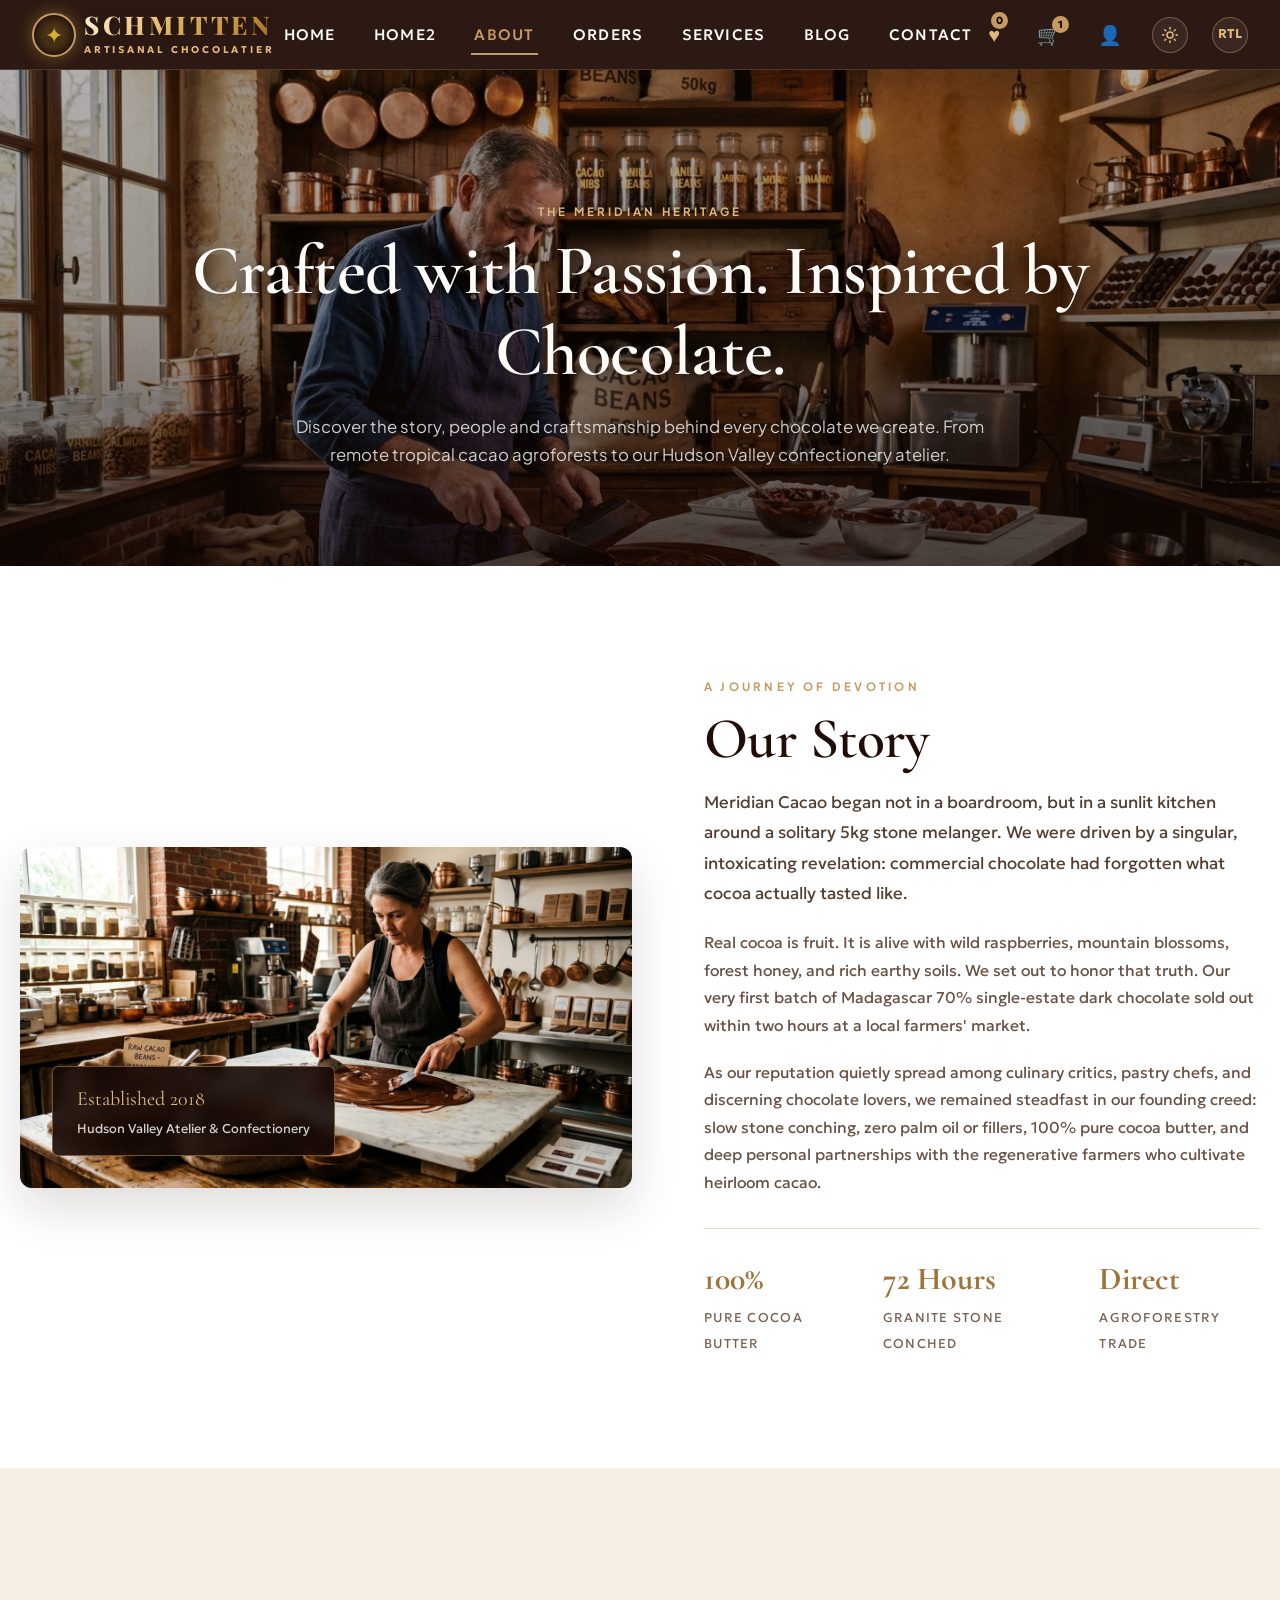
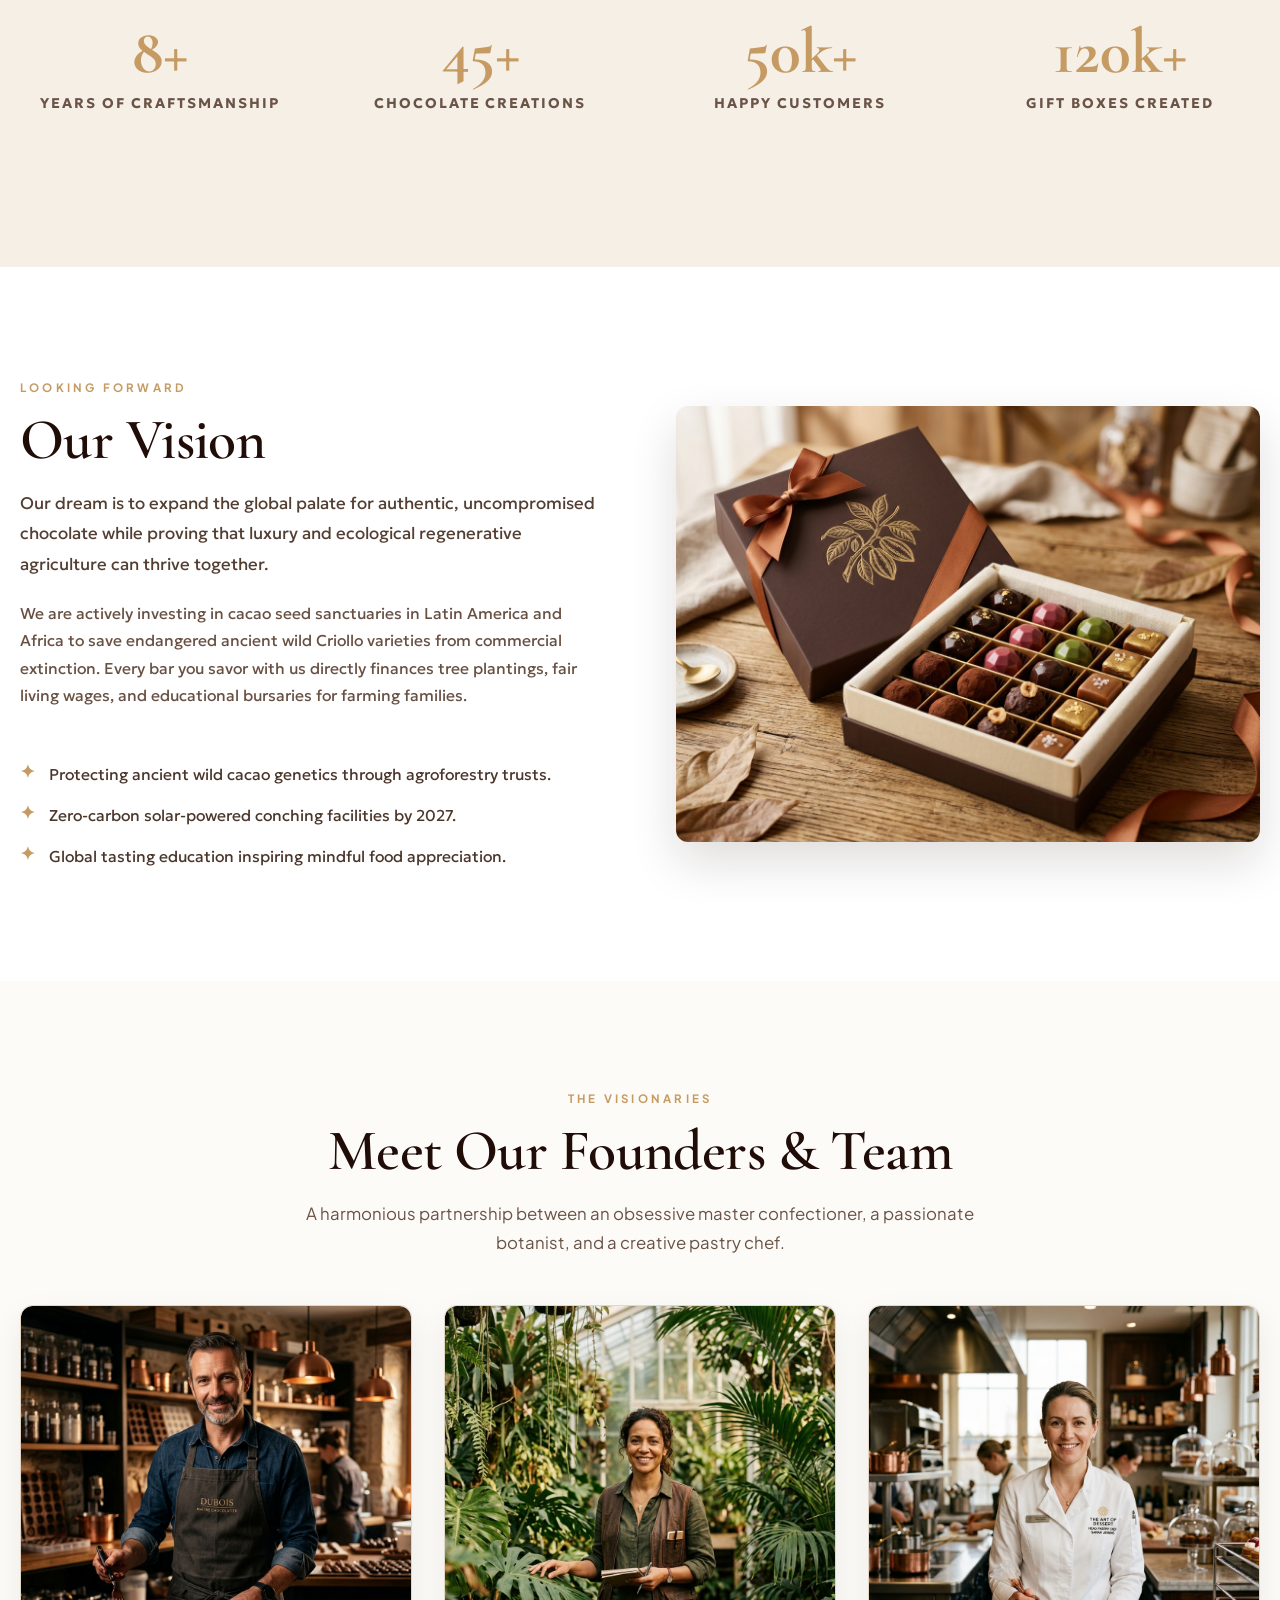
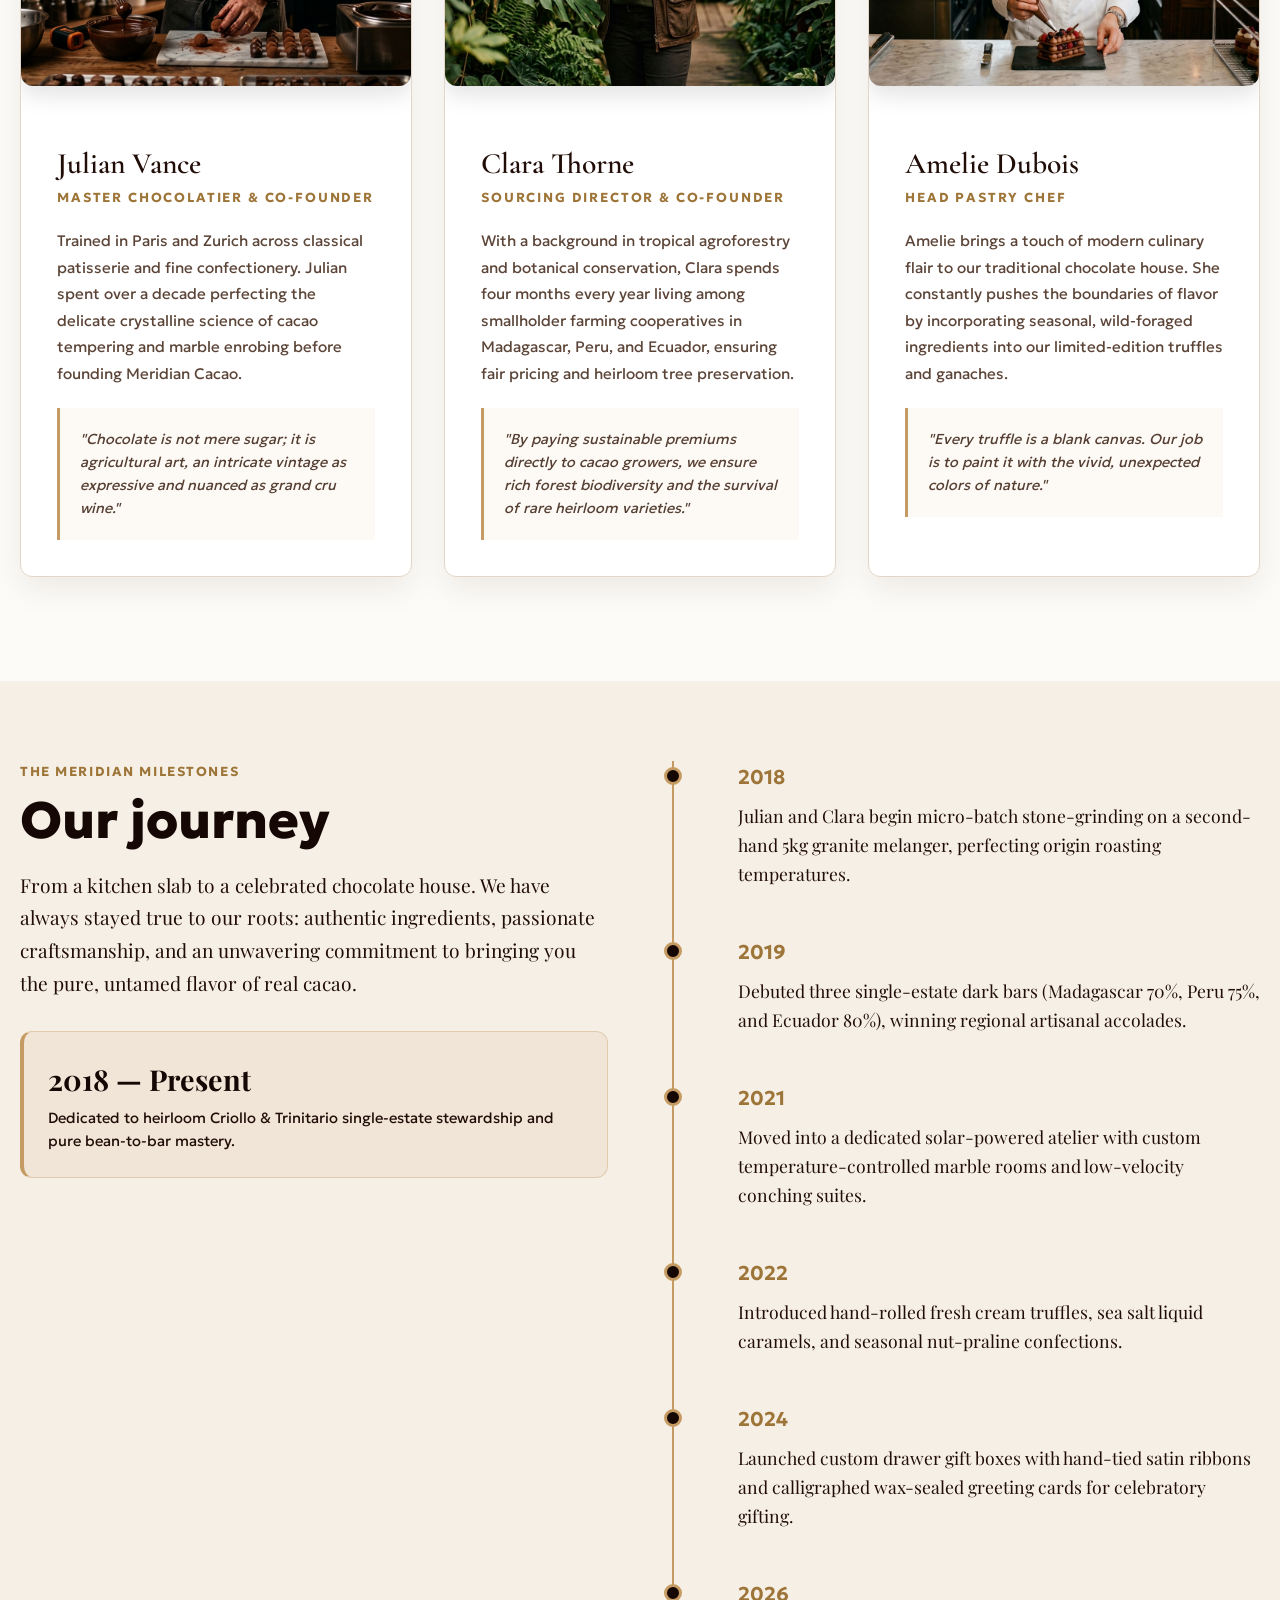
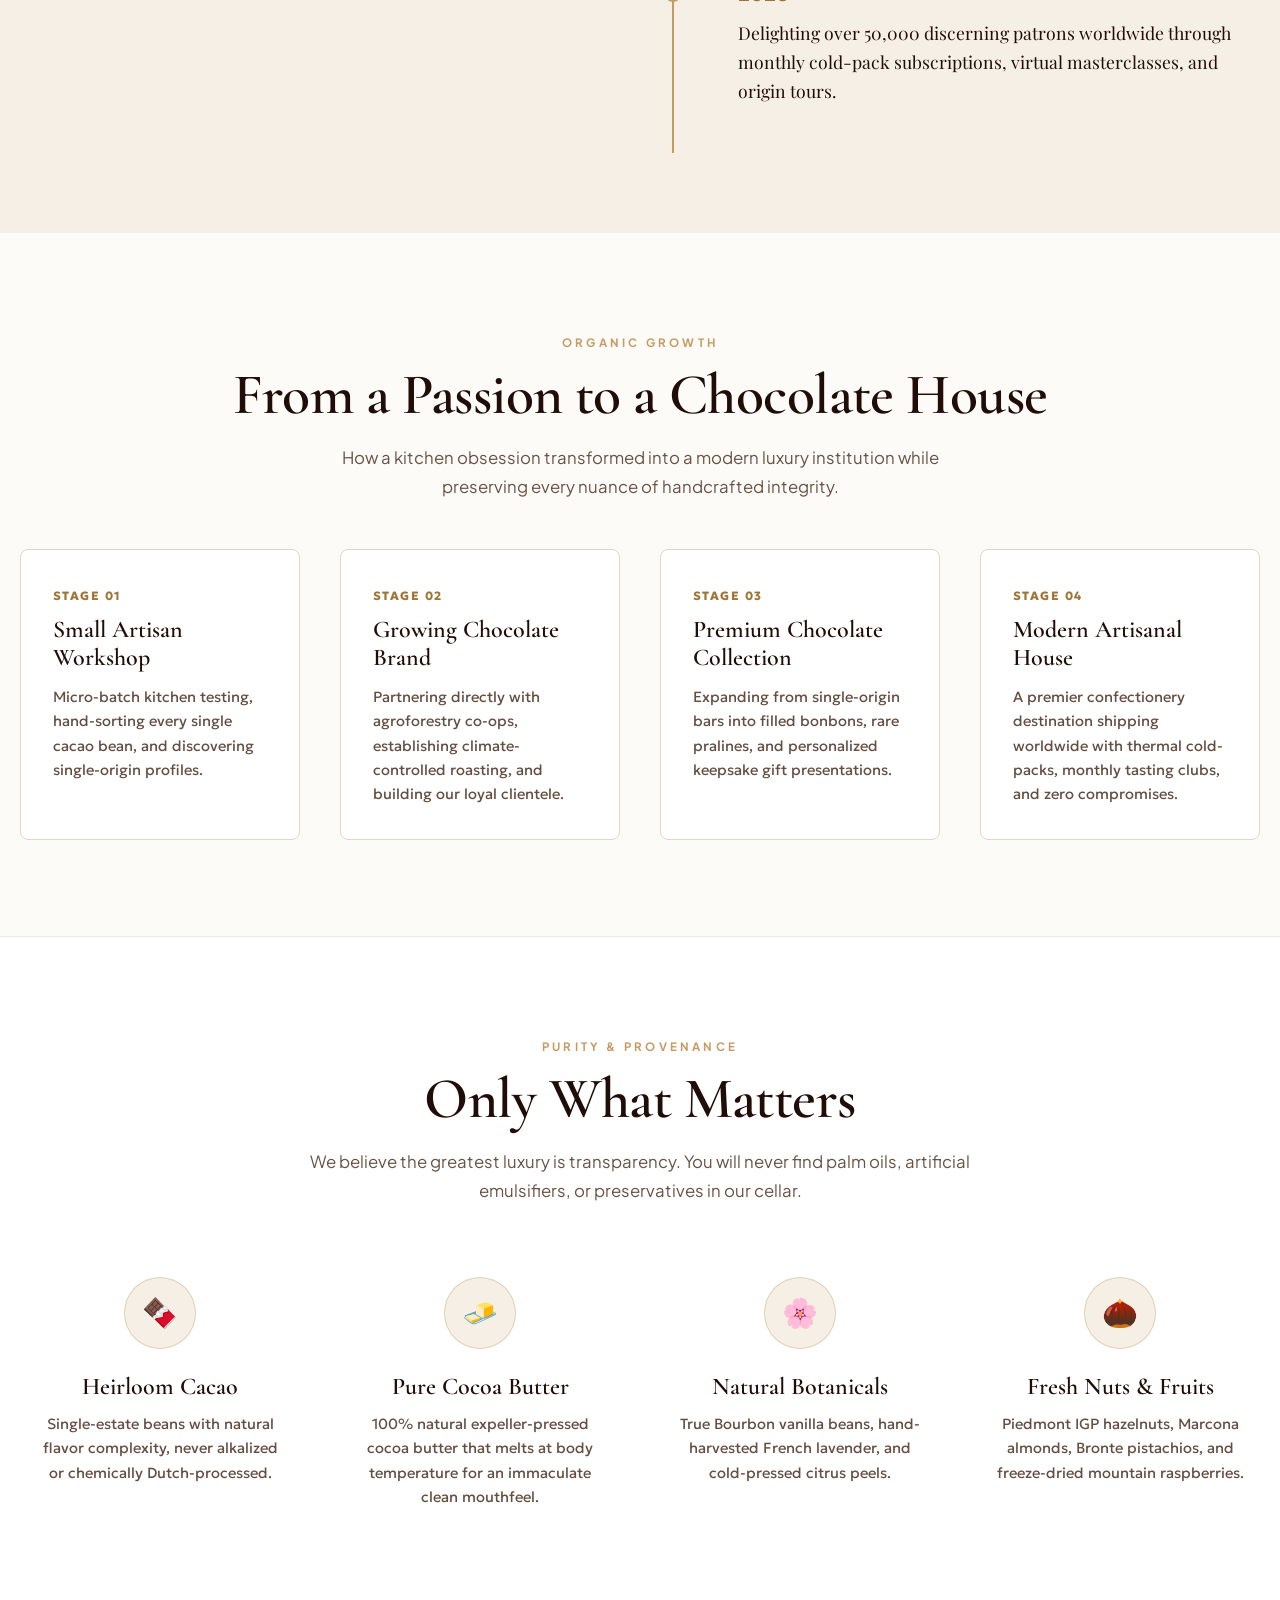
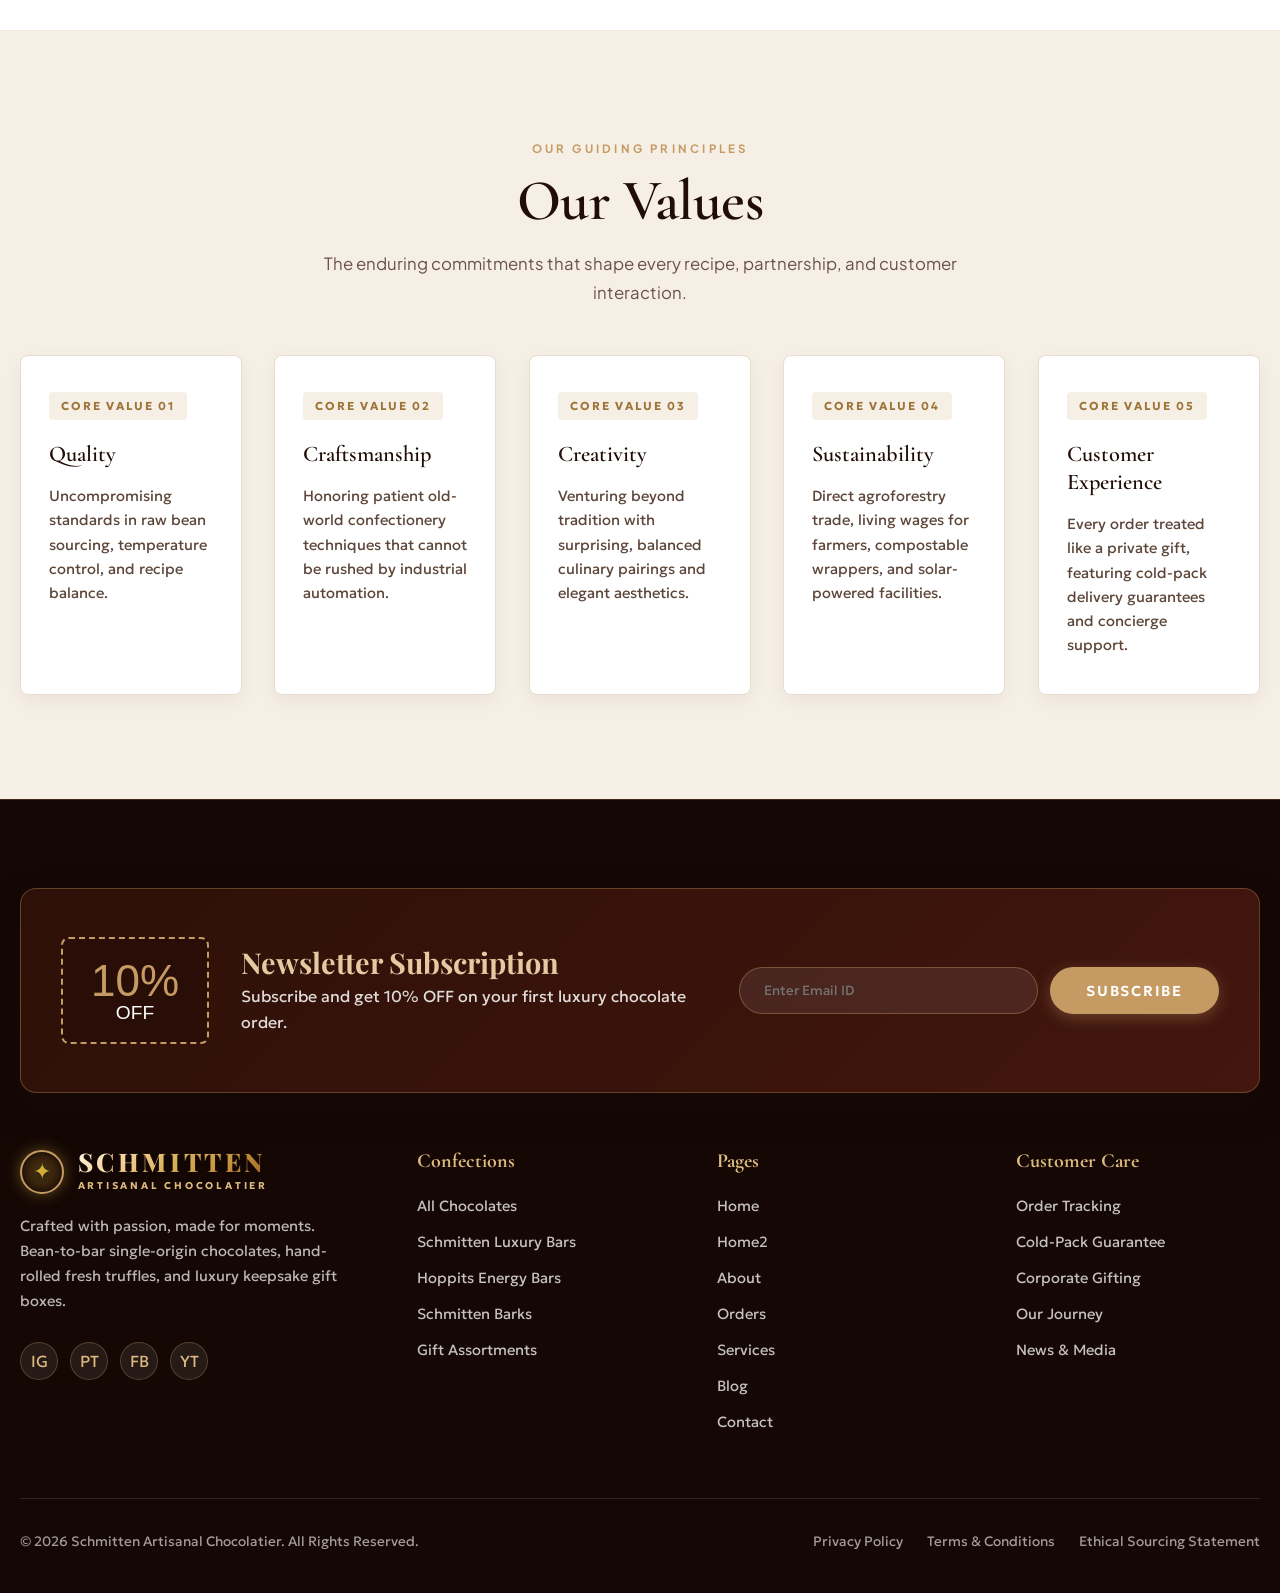
==== commit 57fe5d4c: "responsivness mobie" ====
--- a/about.html
+++ b/about.html
@@ -7,6 +7,7 @@
   <meta name="description" content="Discover the story, founders, craftsmanship, values, and bean-to-bar philosophy behind Meridian Cacao luxury handcrafted chocolates.">
   <link rel="icon" href="assets/img/artisan/signature_truffles.jpg" type="image/jpeg">
   <link rel="stylesheet" href="assets/css/style.css">
+  <link rel="stylesheet" href="assets/css/mobile-fixes.css">
 </head>
 <body>
 
@@ -64,6 +65,7 @@
           <li><a href="orders.html">Orders</a></li>
           <li><a href="services.html">Services</a></li>
           <li><a href="blog.html">Blog</a></li>
+          <li><a href="contact.html">Contact</a></li>
         </ul>
       </nav>
 
@@ -81,6 +83,22 @@
 
         <button class="nav-utility-btn" onclick="alert('Meridian Connoisseur Portal: Please sign in or register to view order history and subscription deliveries.');" title="My Account" aria-label="Account">
           <span style="font-size:1.2rem;">👤</span>
+        </button>
+
+        <!-- Theme Toggle (Dark / Light Mode) -->
+        <button class="nav-circle-btn theme-toggle-btn" id="themeToggleBtn" type="button" title="Toggle Light / Dark Mode" aria-label="Toggle Theme">
+          <svg class="sun-icon" width="18" height="18" viewBox="0 0 24 24" fill="none" stroke="currentColor" stroke-width="2" stroke-linecap="round" stroke-linejoin="round">
+            <circle cx="12" cy="12" r="4"></circle>
+            <path d="M12 2v2M12 20v2M4.93 4.93l1.41 1.41M17.66 17.66l1.41 1.41M2 12h2M20 12h2M6.34 17.66l-1.41 1.41M19.07 4.93l-1.41 1.41"></path>
+          </svg>
+          <svg class="moon-icon" width="18" height="18" viewBox="0 0 24 24" fill="none" stroke="currentColor" stroke-width="2" stroke-linecap="round" stroke-linejoin="round" style="display:none;">
+            <path d="M21 12.79A9 9 0 1 1 11.21 3 7 7 0 0 0 21 12.79z"></path>
+          </svg>
+        </button>
+
+        <!-- RTL Toggle -->
+        <button class="nav-circle-btn rtl-toggle-btn" id="rtlToggleBtn" type="button" title="Toggle RTL / LTR" aria-label="Toggle RTL">
+          <span class="rtl-label">RTL</span>
         </button>
 
         <button class="mobile-toggle" id="mobileMenuToggle" aria-label="Open Navigation Menu">
@@ -113,7 +131,22 @@
         <a href="orders.html">Orders</a>
         <a href="services.html">Services</a>
         <a href="blog.html">Blog</a>
+        <a href="contact.html">Contact</a>
       </nav>
+      <div style="display: flex; gap: 0.75rem; margin-top: 1.5rem; padding-top: 1.25rem; border-top: 1px solid rgba(255,255,255,0.15);">
+        <button class="nav-circle-btn theme-toggle-btn" type="button" title="Toggle Light / Dark Mode" aria-label="Toggle Theme">
+          <svg class="sun-icon" width="18" height="18" viewBox="0 0 24 24" fill="none" stroke="currentColor" stroke-width="2" stroke-linecap="round" stroke-linejoin="round">
+            <circle cx="12" cy="12" r="4"></circle>
+            <path d="M12 2v2M12 20v2M4.93 4.93l1.41 1.41M17.66 17.66l1.41 1.41M2 12h2M20 12h2M6.34 17.66l-1.41 1.41M19.07 4.93l-1.41 1.41"></path>
+          </svg>
+          <svg class="moon-icon" width="18" height="18" viewBox="0 0 24 24" fill="none" stroke="currentColor" stroke-width="2" stroke-linecap="round" stroke-linejoin="round" style="display:none;">
+            <path d="M21 12.79A9 9 0 1 1 11.21 3 7 7 0 0 0 21 12.79z"></path>
+          </svg>
+        </button>
+        <button class="nav-circle-btn rtl-toggle-btn" type="button" title="Toggle RTL / LTR" aria-label="Toggle RTL">
+          <span class="rtl-label">RTL</span>
+        </button>
+      </div>
     </div>
     <div style="color: rgba(255,255,255,0.7); font-size: 0.85rem; padding-top:1.5rem; border-top:1px solid rgba(255,255,255,0.15);">
       <p style="margin-bottom:0.25rem;">Master Chocolatier Concierge:</p>
@@ -179,349 +212,7 @@
       </div>
     </section>
 
-    <!-- 3. OUR FOUNDERS -->
-    <section class="founders-section" id="founders">
-      <div class="container">
-        <div style="text-align:center;" data-aos="fade-up">
-          <div class="section-eyebrow">THE VISIONARIES</div>
-          <h2 class="section-hero-title">Meet Our Founders</h2>
-          <p class="section-subtitle">
-            A harmonious partnership between an obsessive master confectioner and a passionate tropical agroforestry botanist.
-          </p>
-        </div>
-
-        <div style="margin-bottom:3rem; border-radius:12px; overflow:hidden; box-shadow:0 16px 40px rgba(20,7,4,0.12);" data-aos="fade-up">
-          <img src="assets/img/artisan/founders_portrait.jpg" alt="Julian Vance and Clara Thorne in Atelier" style="width:100%; height:auto; display:block;">
-        </div>
-
-        <div class="founder-cards-grid">
-          <!-- Founder 1: Julian Vance -->
-          <div class="founder-card" data-aos="fade-up">
-            <div class="founder-info-content">
-              <h3 class="founder-name">Julian Vance</h3>
-              <div class="founder-role-title">Master Chocolatier &amp; Co-Founder</div>
-              <p style="font-size:0.95rem; color:#5c4538; line-height:1.75; margin-bottom:1.25rem;">
-                Trained in Paris and Zurich across classical patisserie and fine confectionery. Julian spent over a decade perfecting the delicate crystalline science of cacao tempering and marble enrobing before founding Meridian Cacao.
-              </p>
-              <div style="background:#fdfaf6; padding:1.25rem; border-left:3px solid var(--meridian-gold); font-size:0.9rem; color:#553e32; font-style:italic; line-height:1.6;">
-                "Chocolate is not mere sugar; it is agricultural art, an intricate vintage as expressive and nuanced as grand cru wine."
-              </div>
-            </div>
-          </div>
-
-          <!-- Founder 2: Clara Thorne -->
-          <div class="founder-card" data-aos="fade-up" data-aos-delay="100">
-            <div class="founder-info-content">
-              <h3 class="founder-name">Clara Thorne</h3>
-              <div class="founder-role-title">Sourcing Director &amp; Co-Founder</div>
-              <p style="font-size:0.95rem; color:#5c4538; line-height:1.75; margin-bottom:1.25rem;">
-                With a background in tropical agroforestry and botanical conservation, Clara spends four months every year living among smallholder farming cooperatives in Madagascar, Peru, and Ecuador, ensuring fair pricing and heirloom tree preservation.
-              </p>
-              <div style="background:#fdfaf6; padding:1.25rem; border-left:3px solid var(--meridian-gold); font-size:0.9rem; color:#553e32; font-style:italic; line-height:1.6;">
-                "By paying sustainable premiums directly to cacao growers, we ensure rich forest biodiversity and the survival of rare heirloom varieties."
-              </div>
-            </div>
-          </div>
-        </div>
-      </div>
-    </section>
-
-    <!-- 4. OUR JOURNEY (TIMELINE) -->
-    <section class="flavor-section" id="journey">
-      <div class="container">
-        <div style="text-align:center;" data-aos="fade-up">
-          <div class="section-eyebrow">MILESTONES OF CRAFTSMANSHIP</div>
-          <h2 class="section-hero-title">Our Journey</h2>
-          <p class="section-subtitle">
-            From our humble first kitchen batch to becoming a celebrated modern chocolate house.
-          </p>
-        </div>
-
-        <div class="timeline-track-list">
-          <div class="timeline-node-item" data-aos="fade-up">
-            <div class="timeline-node-year">2018 — The Beginning</div>
-            <h4 style="font-family:var(--meridian-serif); font-size:1.4rem; color:var(--meridian-brown); margin-bottom:0.4rem;">Kitchen Slab Experiments</h4>
-            <p style="font-size:0.92rem; color:#634c3e; line-height:1.65;">Julian and Clara begin micro-batch stone-grinding on a second-hand 5kg granite melanger, perfecting origin roasting temperatures.</p>
-          </div>
-
-          <div class="timeline-node-item" data-aos="fade-up">
-            <div class="timeline-node-year">2019 — First Chocolate Collection</div>
-            <h4 style="font-family:var(--meridian-serif); font-size:1.4rem; color:var(--meridian-brown); margin-bottom:0.4rem;">The Single-Origin Trio</h4>
-            <p style="font-size:0.92rem; color:#634c3e; line-height:1.65;">Debuted three single-estate dark bars (Madagascar 70%, Peru 75%, and Ecuador 80%), winning regional artisanal accolades.</p>
-          </div>
-
-          <div class="timeline-node-item" data-aos="fade-up">
-            <div class="timeline-node-year">2021 — Growing the Artisan Workshop</div>
-            <h4 style="font-family:var(--meridian-serif); font-size:1.4rem; color:var(--meridian-brown); margin-bottom:0.4rem;">The Hudson Valley Atelier</h4>
-            <p style="font-size:0.92rem; color:#634c3e; line-height:1.65;">Moved into a dedicated solar-powered atelier with custom temperature-controlled marble rooms and low-velocity conching suites.</p>
-          </div>
-
-          <div class="timeline-node-item" data-aos="fade-up">
-            <div class="timeline-node-year">2022 — Expanding the Collection</div>
-            <h4 style="font-family:var(--meridian-serif); font-size:1.4rem; color:var(--meridian-brown); margin-bottom:0.4rem;">Truffles &amp; Liquid Caramels</h4>
-            <p style="font-size:0.92rem; color:#634c3e; line-height:1.65;">Introduced hand-rolled fresh cream truffles, sea salt liquid caramels, and seasonal nut-praline confections.</p>
-          </div>
-
-          <div class="timeline-node-item" data-aos="fade-up">
-            <div class="timeline-node-year">2023 — Introducing Gift Experiences</div>
-            <h4 style="font-family:var(--meridian-serif); font-size:1.4rem; color:var(--meridian-brown); margin-bottom:0.4rem;">Bespoke Keepsake Packaging</h4>
-            <p style="font-size:0.92rem; color:#634c3e; line-height:1.65;">Launched custom drawer gift boxes with hand-tied satin ribbons and calligraphed wax-sealed greeting cards for celebratory gifting.</p>
-          </div>
-
-          <div class="timeline-node-item" data-aos="fade-up">
-            <div class="timeline-node-year">2024 — Launching Seasonal Collections</div>
-            <h4 style="font-family:var(--meridian-serif); font-size:1.4rem; color:var(--meridian-brown); margin-bottom:0.4rem;">Holiday &amp; Festival Curations</h4>
-            <p style="font-size:0.92rem; color:#634c3e; line-height:1.65;">Introduced limited-edition holiday flights celebrating Valentine's, Diwali, Christmas, and single-harvest cask-aged vintage bars.</p>
-          </div>
-
-          <div class="timeline-node-item" data-aos="fade-up">
-            <div class="timeline-node-year">2025–2026 — Building the Chocolate Community</div>
-            <h4 style="font-family:var(--meridian-serif); font-size:1.4rem; color:var(--meridian-brown); margin-bottom:0.4rem;">The Connoisseur Tasting Club</h4>
-            <p style="font-size:0.92rem; color:#634c3e; line-height:1.65;">Delighting over 50,000 discerning patrons worldwide through monthly cold-pack subscriptions, virtual masterclasses, and origin tours.</p>
-          </div>
-        </div>
-      </div>
-    </section>
-
-    <!-- 5. OUR EVOLUTION -->
-    <section class="why-chocolate-section" id="evolution">
-      <div class="container">
-        <div style="text-align:center;" data-aos="fade-up">
-          <div class="section-eyebrow">ORGANIC GROWTH</div>
-          <h2 class="section-hero-title">From a Passion to a Chocolate House</h2>
-          <p class="section-subtitle">
-            How a kitchen obsession transformed into a modern luxury institution while preserving every nuance of handcrafted integrity.
-          </p>
-        </div>
-
-        <div class="why-grid" style="grid-template-columns:repeat(auto-fit, minmax(260px, 1fr));">
-          <div class="why-block" data-aos="fade-up" style="background:#ffffff; border-radius:8px; border:1px solid #e3d5c5; text-align:left; padding:2rem;">
-            <span style="font-size:0.75rem; font-weight:800; color:var(--meridian-gold-dark); text-transform:uppercase; letter-spacing:0.12em;">Stage 01</span>
-            <h3 class="why-heading" style="margin:0.5rem 0 0.75rem;">Small Artisan Workshop</h3>
-            <p class="why-text">Micro-batch kitchen testing, hand-sorting every single cacao bean, and discovering single-origin profiles.</p>
-          </div>
-
-          <div class="why-block" data-aos="fade-up" data-aos-delay="100" style="background:#ffffff; border-radius:8px; border:1px solid #e3d5c5; text-align:left; padding:2rem;">
-            <span style="font-size:0.75rem; font-weight:800; color:var(--meridian-gold-dark); text-transform:uppercase; letter-spacing:0.12em;">Stage 02</span>
-            <h3 class="why-heading" style="margin:0.5rem 0 0.75rem;">Growing Chocolate Brand</h3>
-            <p class="why-text">Partnering directly with agroforestry co-ops, establishing climate-controlled roasting, and building our loyal clientele.</p>
-          </div>
-
-          <div class="why-block" data-aos="fade-up" data-aos-delay="200" style="background:#ffffff; border-radius:8px; border:1px solid #e3d5c5; text-align:left; padding:2rem;">
-            <span style="font-size:0.75rem; font-weight:800; color:var(--meridian-gold-dark); text-transform:uppercase; letter-spacing:0.12em;">Stage 03</span>
-            <h3 class="why-heading" style="margin:0.5rem 0 0.75rem;">Premium Chocolate Collection</h3>
-            <p class="why-text">Expanding from single-origin bars into filled bonbons, rare pralines, and personalized keepsake gift presentations.</p>
-          </div>
-
-          <div class="why-block" data-aos="fade-up" data-aos-delay="300" style="background:#ffffff; border-radius:8px; border:1px solid #e3d5c5; text-align:left; padding:2rem;">
-            <span style="font-size:0.75rem; font-weight:800; color:var(--meridian-gold-dark); text-transform:uppercase; letter-spacing:0.12em;">Stage 04</span>
-            <h3 class="why-heading" style="margin:0.5rem 0 0.75rem;">Modern Artisanal House</h3>
-            <p class="why-text">A premier confectionery destination shipping worldwide with thermal cold-packs, monthly tasting clubs, and zero compromises.</p>
-          </div>
-        </div>
-      </div>
-    </section>
-
-    <!-- 6. FROM COCOA BEAN TO CHOCOLATE (THE CRAFT) -->
-    <section class="bean-to-bar-section" id="craft">
-      <div class="container">
-        <div style="text-align:center;" data-aos="fade-up">
-          <div class="section-eyebrow">METICULOUS DISCIPLINE</div>
-          <h2 class="section-hero-title">The Craft Behind Every Bite</h2>
-          <p class="section-subtitle">
-            Attention to detail is maintained throughout the chocolate-making process. Eight deliberate steps where science meets artistry.
-          </p>
-        </div>
-
-        <div style="display:grid; grid-template-columns:repeat(auto-fit, minmax(250px, 1fr)); gap:1.75rem;">
-          <div class="step-box" data-aos="fade-up">
-            <div class="step-num-circle">01</div>
-            <h3 class="step-name">Cocoa Bean Selection</h3>
-            <p class="step-detail">Heirloom Criollo beans hand-inspected for uniform fermentation and moisture content.</p>
-          </div>
-
-          <div class="step-box" data-aos="fade-up" data-aos-delay="50">
-            <div class="step-num-circle">02</div>
-            <h3 class="step-name">Gentle Roasting</h3>
-            <p class="step-detail">Low-temperature convection roasting unlocks subtle floral notes without scorching delicate volatile oils.</p>
-          </div>
-
-          <div class="step-box" data-aos="fade-up" data-aos-delay="100">
-            <div class="step-num-circle">03</div>
-            <h3 class="step-name">Stone Grinding</h3>
-            <p class="step-detail">Granite wheels crush roasted nibs into silky liquid cocoa liquor over continuous 72-hour cycles.</p>
-          </div>
-
-          <div class="step-box" data-aos="fade-up" data-aos-delay="150">
-            <div class="step-num-circle">04</div>
-            <h3 class="step-name">Artisanal Conching</h3>
-            <p class="step-detail">Gentle warm aeration aerates the mass, rounding harsh astringencies into warm honey and caramel undertones.</p>
-          </div>
-
-          <div class="step-box" data-aos="fade-up" data-aos-delay="200">
-            <div class="step-num-circle">05</div>
-            <h3 class="step-name">Marble Tempering</h3>
-            <p class="step-detail">Chilled granite table tempering aligns stable Beta-V cocoa butter crystals for a loud snap and mirror shine.</p>
-          </div>
-
-          <div class="step-box" data-aos="fade-up" data-aos-delay="250">
-            <div class="step-num-circle">06</div>
-            <h3 class="step-name">Precision Molding</h3>
-            <p class="step-detail">Poured into custom geometric molds, gently vibrated to expel micro-bubbles and ensure uniform density.</p>
-          </div>
-
-          <div class="step-box" data-aos="fade-up" data-aos-delay="300">
-            <div class="step-num-circle">07</div>
-            <h3 class="step-name">Hand Finishing</h3>
-            <p class="step-detail">Bonbons hand-painted with colored cocoa butter; truffles hand-dusted with 24k gold leaf and raw cocoa.</p>
-          </div>
-
-          <div class="step-box" data-aos="fade-up" data-aos-delay="350">
-            <div class="step-num-circle">08</div>
-            <h3 class="step-name">Keepsake Packaging</h3>
-            <p class="step-detail">Enclosed in plant-based compostable barrier foil, nested in rigid drawer gift boxes tied with silk ribbon.</p>
-          </div>
-        </div>
-      </div>
-    </section>
-
-    <!-- 7. OUR INGREDIENTS -->
-    <section class="why-chocolate-section" id="ingredients" style="background:#ffffff;">
-      <div class="container">
-        <div style="text-align:center;" data-aos="fade-up">
-          <div class="section-eyebrow">PURITY &amp; PROVENANCE</div>
-          <h2 class="section-hero-title">Only What Matters</h2>
-          <p class="section-subtitle">
-            We believe the greatest luxury is transparency. You will never find palm oils, artificial emulsifiers, or preservatives in our cellar.
-          </p>
-        </div>
-
-        <div class="why-grid">
-          <div class="why-block" data-aos="fade-up">
-            <div class="why-icon-wrap">🍫</div>
-            <h3 class="why-heading">Heirloom Cacao</h3>
-            <p class="why-text">Single-estate beans with natural flavor complexity, never alkalized or chemically Dutch-processed.</p>
-          </div>
-
-          <div class="why-block" data-aos="fade-up" data-aos-delay="100">
-            <div class="why-icon-wrap">🧈</div>
-            <h3 class="why-heading">Pure Cocoa Butter</h3>
-            <p class="why-text">100% natural expeller-pressed cocoa butter that melts at body temperature for an immaculate clean mouthfeel.</p>
-          </div>
-
-          <div class="why-block" data-aos="fade-up" data-aos-delay="200">
-            <div class="why-icon-wrap">🌸</div>
-            <h3 class="why-heading">Natural Botanicals</h3>
-            <p class="why-text">True Bourbon vanilla beans, hand-harvested French lavender, and cold-pressed citrus peels.</p>
-          </div>
-
-          <div class="why-block" data-aos="fade-up" data-aos-delay="300">
-            <div class="why-icon-wrap">🌰</div>
-            <h3 class="why-heading">Fresh Nuts &amp; Fruits</h3>
-            <p class="why-text">Piedmont IGP hazelnuts, Marcona almonds, Bronte pistachios, and freeze-dried mountain raspberries.</p>
-          </div>
-        </div>
-      </div>
-    </section>
-
-    <!-- 8. OUR VALUES -->
-    <section class="flavor-section" id="values">
-      <div class="container">
-        <div style="text-align:center;" data-aos="fade-up">
-          <div class="section-eyebrow">OUR GUIDING PRINCIPLES</div>
-          <h2 class="section-hero-title">Our Values</h2>
-          <p class="section-subtitle">
-            The enduring commitments that shape every recipe, partnership, and customer interaction.
-          </p>
-        </div>
-
-        <div style="display:grid; grid-template-columns:repeat(auto-fit, minmax(220px, 1fr)); gap:2rem;">
-          <div class="pairing-card" data-aos="fade-up">
-            <div class="pairing-tag">Core Value 01</div>
-            <h3 class="pairing-formula" style="font-size:1.4rem;">Quality</h3>
-            <p class="pairing-desc">Uncompromising standards in raw bean sourcing, temperature control, and recipe balance.</p>
-          </div>
-
-          <div class="pairing-card" data-aos="fade-up" data-aos-delay="100">
-            <div class="pairing-tag">Core Value 02</div>
-            <h3 class="pairing-formula" style="font-size:1.4rem;">Craftsmanship</h3>
-            <p class="pairing-desc">Honoring patient old-world confectionery techniques that cannot be rushed by industrial automation.</p>
-          </div>
-
-          <div class="pairing-card" data-aos="fade-up" data-aos-delay="200">
-            <div class="pairing-tag">Core Value 03</div>
-            <h3 class="pairing-formula" style="font-size:1.4rem;">Creativity</h3>
-            <p class="pairing-desc">Venturing beyond tradition with surprising, balanced culinary pairings and elegant aesthetics.</p>
-          </div>
-
-          <div class="pairing-card" data-aos="fade-up" data-aos-delay="300">
-            <div class="pairing-tag">Core Value 04</div>
-            <h3 class="pairing-formula" style="font-size:1.4rem;">Sustainability</h3>
-            <p class="pairing-desc">Direct agroforestry trade, living wages for farmers, compostable wrappers, and solar-powered facilities.</p>
-          </div>
-
-          <div class="pairing-card" data-aos="fade-up" data-aos-delay="400">
-            <div class="pairing-tag">Core Value 05</div>
-            <h3 class="pairing-formula" style="font-size:1.4rem;">Customer Experience</h3>
-            <p class="pairing-desc">Every order treated like a private gift, featuring cold-pack delivery guarantees and concierge support.</p>
-          </div>
-        </div>
-      </div>
-    </section>
-
-    <!-- 9. OUR PHILOSOPHY (QUOTE SECTION) -->
-    <section class="philosophy-quote-block">
-      <div class="container" data-aos="fade-up">
-        <div class="section-eyebrow" style="color:var(--meridian-gold-light); margin-bottom:1.5rem;">OUR PHILOSOPHY</div>
-        <blockquote class="philosophy-quote-text">
-          "Chocolate should be more than a treat. It is an invitation to pause, to breathe, to close your eyes, and to savor the extraordinary poetry of soil, sunlight, and human hands."
-        </blockquote>
-        <div style="font-family:var(--meridian-sans); font-size:1rem; color:var(--meridian-gold-light); letter-spacing:0.15em; text-transform:uppercase;">
-          — Julian Vance &amp; Clara Thorne, Founders
-        </div>
-      </div>
-    </section>
-
-    <!-- 10. OUR TEAM -->
-    <section class="why-chocolate-section" id="team" style="background:#ffffff;">
-      <div class="container">
-        <div style="text-align:center;" data-aos="fade-up">
-          <div class="section-eyebrow">THE CRAFTSPEOPLE</div>
-          <h2 class="section-hero-title">Our Team</h2>
-          <p class="section-subtitle">
-            Meet the passionate chocolatiers, roasters, designers, and concierges who bring Meridian Cacao to life every day.
-          </p>
-        </div>
-
-        <div class="why-grid">
-          <div class="why-block" data-aos="fade-up" style="background:#fdfaf6; border-radius:8px; border:1px solid #e7dbce; padding:2.25rem 1.5rem;">
-            <div style="font-size:2.2rem; margin-bottom:1rem;">🧑‍🍳</div>
-            <h3 class="why-heading">Chocolatiers</h3>
-            <p class="why-text">Master artisans who hand-temper, pipe silky ganaches, and hand-roll our delicate seasonal truffles.</p>
-          </div>
-
-          <div class="why-block" data-aos="fade-up" data-aos-delay="100" style="background:#fdfaf6; border-radius:8px; border:1px solid #e7dbce; padding:2.25rem 1.5rem;">
-            <div style="font-size:2.2rem; margin-bottom:1rem;">🔥</div>
-            <h3 class="why-heading">Production Team</h3>
-            <p class="why-text">Roasting specialists and stone-grinder operators who monitor every batch for 72 continuous hours.</p>
-          </div>
-
-          <div class="why-block" data-aos="fade-up" data-aos-delay="200" style="background:#fdfaf6; border-radius:8px; border:1px solid #e7dbce; padding:2.25rem 1.5rem;">
-            <div style="font-size:2.2rem; margin-bottom:1rem;">🎨</div>
-            <h3 class="why-heading">Creative Team</h3>
-            <p class="why-text">Packaging architects, calligraphers, and photographers who ensure unboxing is pure visual poetry.</p>
-          </div>
-
-          <div class="why-block" data-aos="fade-up" data-aos-delay="300" style="background:#fdfaf6; border-radius:8px; border:1px solid #e7dbce; padding:2.25rem 1.5rem;">
-            <div style="font-size:2.2rem; margin-bottom:1rem;">🤍</div>
-            <h3 class="why-heading">Customer Concierge</h3>
-            <p class="why-text">Dedicated helpers ensuring cold-pack fulfillment, bespoke corporate orders, and tasting advice.</p>
-          </div>
-        </div>
-      </div>
-    </section>
-
-    <!-- 11. MILESTONES / ACHIEVEMENTS -->
+    <!-- 3. MILESTONES / ACHIEVEMENTS -->
     <section class="flavor-section" style="padding:4.5rem 0;">
       <div class="container">
         <div class="milestones-stat-grid" data-aos="fade-up">
@@ -545,7 +236,7 @@
       </div>
     </section>
 
-    <!-- 12. OUR VISION -->
+    <!-- 4. OUR VISION -->
     <section class="gift-split-section" id="vision">
       <div class="container">
         <div class="gift-split-grid">
@@ -581,26 +272,265 @@
       </div>
     </section>
 
-    <!-- 13. CALL TO ACTION -->
-    <section class="about-cta-banner" style="background:var(--meridian-dark); color:#ffffff; padding:7rem 1.5rem; text-align:center;">
-      <div class="container" data-aos="fade-up">
-        <div class="section-eyebrow" style="color:var(--meridian-gold-light);">BEGIN YOUR TASTING ODYSSEY</div>
-        <h2 class="section-hero-title light" style="margin-bottom:1.25rem;">Ready to Discover Your Chocolate?</h2>
-        <p class="section-subtitle light" style="max-width:620px; margin:0 auto 2.5rem;">
-          Explore our single-origin bars, hand-rolled fresh ganaches, or design a custom gift box for yourself or someone extraordinary.
-        </p>
-        <div style="display:flex; justify-content:center; gap:1.25rem; flex-wrap:wrap;">
-          <a href="index.html#signature" class="btn-meridian-primary">Explore Chocolates</a>
-          <a href="index.html#custom-box" class="btn-meridian-outline">Build Your Gift Box</a>
-        </div>
-      </div>
-    </section>
+    <!-- 5. OUR FOUNDERS -->
+    <section class="founders-section" id="founders">
+      <div class="container">
+        <div style="text-align:center;" data-aos="fade-up">
+          <div class="section-eyebrow">THE VISIONARIES</div>
+          <h2 class="section-hero-title">Meet Our Founders & Team</h2>
+          <p class="section-subtitle">
+            A harmonious partnership between an obsessive master confectioner, a passionate botanist, and a creative pastry chef.
+          </p>
+        </div>
+
+        <div class="founder-cards-grid">
+          <!-- Founder 1: Julian Vance -->
+          <div class="founder-card" data-aos="fade-up">
+            <img src="assets/img/artisan/julian.jpg" alt="Julian Vance" style="width:100%; height:380px; object-fit:cover; border-radius:12px; margin-bottom:1.5rem; box-shadow:0 8px 24px rgba(20,7,4,0.12);">
+            <div class="founder-info-content">
+              <h3 class="founder-name">Julian Vance</h3>
+              <div class="founder-role-title">Master Chocolatier &amp; Co-Founder</div>
+              <p style="font-size:0.95rem; color:#5c4538; line-height:1.75; margin-bottom:1.25rem;">
+                Trained in Paris and Zurich across classical patisserie and fine confectionery. Julian spent over a decade perfecting the delicate crystalline science of cacao tempering and marble enrobing before founding Meridian Cacao.
+              </p>
+              <div style="background:#fdfaf6; padding:1.25rem; border-left:3px solid var(--meridian-gold); font-size:0.9rem; color:#553e32; font-style:italic; line-height:1.6;">
+                "Chocolate is not mere sugar; it is agricultural art, an intricate vintage as expressive and nuanced as grand cru wine."
+              </div>
+            </div>
+          </div>
+
+          <!-- Founder 2: Clara Thorne -->
+          <div class="founder-card" data-aos="fade-up" data-aos-delay="100">
+            <img src="assets/img/artisan/clara.jpg" alt="Clara Thorne" style="width:100%; height:380px; object-fit:cover; border-radius:12px; margin-bottom:1.5rem; box-shadow:0 8px 24px rgba(20,7,4,0.12);">
+            <div class="founder-info-content">
+              <h3 class="founder-name">Clara Thorne</h3>
+              <div class="founder-role-title">Sourcing Director &amp; Co-Founder</div>
+              <p style="font-size:0.95rem; color:#5c4538; line-height:1.75; margin-bottom:1.25rem;">
+                With a background in tropical agroforestry and botanical conservation, Clara spends four months every year living among smallholder farming cooperatives in Madagascar, Peru, and Ecuador, ensuring fair pricing and heirloom tree preservation.
+              </p>
+              <div style="background:#fdfaf6; padding:1.25rem; border-left:3px solid var(--meridian-gold); font-size:0.9rem; color:#553e32; font-style:italic; line-height:1.6;">
+                "By paying sustainable premiums directly to cacao growers, we ensure rich forest biodiversity and the survival of rare heirloom varieties."
+              </div>
+            </div>
+          </div>
+          
+          <!-- Team Member 3: Amelie Dubois -->
+          <div class="founder-card" data-aos="fade-up" data-aos-delay="200">
+            <img src="assets/img/artisan/amelie.jpg" alt="Amelie Dubois" style="width:100%; height:380px; object-fit:cover; border-radius:12px; margin-bottom:1.5rem; box-shadow:0 8px 24px rgba(20,7,4,0.12);">
+            <div class="founder-info-content">
+              <h3 class="founder-name">Amelie Dubois</h3>
+              <div class="founder-role-title">Head Pastry Chef</div>
+              <p style="font-size:0.95rem; color:#5c4538; line-height:1.75; margin-bottom:1.25rem;">
+                Amelie brings a touch of modern culinary flair to our traditional chocolate house. She constantly pushes the boundaries of flavor by incorporating seasonal, wild-foraged ingredients into our limited-edition truffles and ganaches.
+              </p>
+              <div style="background:#fdfaf6; padding:1.25rem; border-left:3px solid var(--meridian-gold); font-size:0.9rem; color:#553e32; font-style:italic; line-height:1.6;">
+                "Every truffle is a blank canvas. Our job is to paint it with the vivid, unexpected colors of nature."
+              </div>
+            </div>
+          </div>
+        </div>
+      </div>
+    </section>
+
+    <!-- 6. OUR JOURNEY (TIMELINE) -->
+    <section class="flavor-section" id="journey" style="padding-top: 5rem; padding-bottom: 5rem;">
+      <div class="container">
+        <div class="journey-split-layout">
+          
+          <!-- Left side: Title & Story -->
+          <div data-aos="fade-up">
+            <span style="color:var(--meridian-gold-dark); text-transform:uppercase; letter-spacing:0.12em; font-weight:700; font-size:0.82rem; display:block; margin-bottom:0.65rem;">THE MERIDIAN MILESTONES</span>
+            <h2 style="font-family: var(--font-sans); font-size: clamp(2.5rem, 4vw, 3.5rem); font-weight: 800; color: var(--meridian-dark); margin-bottom: 1.25rem; line-height: 1.1;">Our journey</h2>
+            <p style="font-family: var(--font-serif); font-size: 1.2rem; color: var(--meridian-brown); line-height: 1.7; margin-bottom: 2rem;">
+              From a kitchen slab to a celebrated chocolate house. We have always stayed true to our roots: authentic ingredients, passionate craftsmanship, and an unwavering commitment to bringing you the pure, untamed flavor of real cacao.
+            </p>
+            <div style="background: rgba(197, 155, 99, 0.12); border: 1px solid rgba(197, 155, 99, 0.35); border-radius: 12px; padding: 1.5rem; border-left: 4px solid var(--meridian-gold);">
+              <div style="font-family: var(--font-serif); font-size: 1.8rem; font-weight: 700; color: var(--meridian-dark); margin-bottom: 0.3rem;">2018 — Present</div>
+              <p style="font-size: 0.92rem; color: var(--meridian-brown); line-height: 1.55; margin: 0;">
+                Dedicated to heirloom Criollo &amp; Trinitario single-estate stewardship and pure bean-to-bar mastery.
+              </p>
+            </div>
+          </div>
+
+          <!-- Right side: Timeline -->
+          <div class="timeline-track-list" style="margin: 0; max-width: 100%; border-left: 2px solid var(--meridian-gold);">
+            <div class="timeline-node-item" data-aos="fade-up">
+              <div class="timeline-node-year" style="font-family: var(--font-sans); font-size: 1.25rem; font-weight: 700; color: var(--meridian-gold-dark);">2018</div>
+              <p style="font-family: var(--font-serif); font-size:1.1rem; color: var(--meridian-brown); line-height:1.65; margin-top:0.5rem;">Julian and Clara begin micro-batch stone-grinding on a second-hand 5kg granite melanger, perfecting origin roasting temperatures.</p>
+            </div>
+
+            <div class="timeline-node-item" data-aos="fade-up">
+              <div class="timeline-node-year" style="font-family: var(--font-sans); font-size: 1.25rem; font-weight: 700; color: var(--meridian-gold-dark);">2019</div>
+              <p style="font-family: var(--font-serif); font-size:1.1rem; color: var(--meridian-brown); line-height:1.65; margin-top:0.5rem;">Debuted three single-estate dark bars (Madagascar 70%, Peru 75%, and Ecuador 80%), winning regional artisanal accolades.</p>
+            </div>
+
+            <div class="timeline-node-item" data-aos="fade-up">
+              <div class="timeline-node-year" style="font-family: var(--font-sans); font-size: 1.25rem; font-weight: 700; color: var(--meridian-gold-dark);">2021</div>
+              <p style="font-family: var(--font-serif); font-size:1.1rem; color: var(--meridian-brown); line-height:1.65; margin-top:0.5rem;">Moved into a dedicated solar-powered atelier with custom temperature-controlled marble rooms and low-velocity conching suites.</p>
+            </div>
+
+            <div class="timeline-node-item" data-aos="fade-up">
+              <div class="timeline-node-year" style="font-family: var(--font-sans); font-size: 1.25rem; font-weight: 700; color: var(--meridian-gold-dark);">2022</div>
+              <p style="font-family: var(--font-serif); font-size:1.1rem; color: var(--meridian-brown); line-height:1.65; margin-top:0.5rem;">Introduced hand-rolled fresh cream truffles, sea salt liquid caramels, and seasonal nut-praline confections.</p>
+            </div>
+
+            <div class="timeline-node-item" data-aos="fade-up">
+              <div class="timeline-node-year" style="font-family: var(--font-sans); font-size: 1.25rem; font-weight: 700; color: var(--meridian-gold-dark);">2024</div>
+              <p style="font-family: var(--font-serif); font-size:1.1rem; color: var(--meridian-brown); line-height:1.65; margin-top:0.5rem;">Launched custom drawer gift boxes with hand-tied satin ribbons and calligraphed wax-sealed greeting cards for celebratory gifting.</p>
+            </div>
+
+            <div class="timeline-node-item" data-aos="fade-up">
+              <div class="timeline-node-year" style="font-family: var(--font-sans); font-size: 1.25rem; font-weight: 700; color: var(--meridian-gold-dark);">2026</div>
+              <p style="font-family: var(--font-serif); font-size:1.1rem; color: var(--meridian-brown); line-height:1.65; margin-top:0.5rem;">Delighting over 50,000 discerning patrons worldwide through monthly cold-pack subscriptions, virtual masterclasses, and origin tours.</p>
+            </div>
+          </div>
+        </div>
+      </div>
+    </section>
+
+    <!-- 7. OUR EVOLUTION -->
+    <section class="why-chocolate-section" id="evolution">
+      <div class="container">
+        <div style="text-align:center;" data-aos="fade-up">
+          <div class="section-eyebrow">ORGANIC GROWTH</div>
+          <h2 class="section-hero-title">From a Passion to a Chocolate House</h2>
+          <p class="section-subtitle">
+            How a kitchen obsession transformed into a modern luxury institution while preserving every nuance of handcrafted integrity.
+          </p>
+        </div>
+
+        <div class="why-grid stages-grid">
+          <div class="why-block" data-aos="fade-up" style="background:#ffffff; border-radius:8px; border:1px solid #e3d5c5; text-align:left; padding:2rem;">
+            <span style="font-size:0.75rem; font-weight:800; color:var(--meridian-gold-dark); text-transform:uppercase; letter-spacing:0.12em;">Stage 01</span>
+            <h3 class="why-heading" style="margin:0.5rem 0 0.75rem;">Small Artisan Workshop</h3>
+            <p class="why-text">Micro-batch kitchen testing, hand-sorting every single cacao bean, and discovering single-origin profiles.</p>
+          </div>
+
+          <div class="why-block" data-aos="fade-up" data-aos-delay="100" style="background:#ffffff; border-radius:8px; border:1px solid #e3d5c5; text-align:left; padding:2rem;">
+            <span style="font-size:0.75rem; font-weight:800; color:var(--meridian-gold-dark); text-transform:uppercase; letter-spacing:0.12em;">Stage 02</span>
+            <h3 class="why-heading" style="margin:0.5rem 0 0.75rem;">Growing Chocolate Brand</h3>
+            <p class="why-text">Partnering directly with agroforestry co-ops, establishing climate-controlled roasting, and building our loyal clientele.</p>
+          </div>
+
+          <div class="why-block" data-aos="fade-up" data-aos-delay="200" style="background:#ffffff; border-radius:8px; border:1px solid #e3d5c5; text-align:left; padding:2rem;">
+            <span style="font-size:0.75rem; font-weight:800; color:var(--meridian-gold-dark); text-transform:uppercase; letter-spacing:0.12em;">Stage 03</span>
+            <h3 class="why-heading" style="margin:0.5rem 0 0.75rem;">Premium Chocolate Collection</h3>
+            <p class="why-text">Expanding from single-origin bars into filled bonbons, rare pralines, and personalized keepsake gift presentations.</p>
+          </div>
+
+          <div class="why-block" data-aos="fade-up" data-aos-delay="300" style="background:#ffffff; border-radius:8px; border:1px solid #e3d5c5; text-align:left; padding:2rem;">
+            <span style="font-size:0.75rem; font-weight:800; color:var(--meridian-gold-dark); text-transform:uppercase; letter-spacing:0.12em;">Stage 04</span>
+            <h3 class="why-heading" style="margin:0.5rem 0 0.75rem;">Modern Artisanal House</h3>
+            <p class="why-text">A premier confectionery destination shipping worldwide with thermal cold-packs, monthly tasting clubs, and zero compromises.</p>
+          </div>
+        </div>
+      </div>
+    </section>
+    <!-- 8. OUR INGREDIENTS -->
+    <section class="why-chocolate-section" id="ingredients" style="background:#ffffff;">
+      <div class="container">
+        <div style="text-align:center;" data-aos="fade-up">
+          <div class="section-eyebrow">PURITY &amp; PROVENANCE</div>
+          <h2 class="section-hero-title">Only What Matters</h2>
+          <p class="section-subtitle">
+            We believe the greatest luxury is transparency. You will never find palm oils, artificial emulsifiers, or preservatives in our cellar.
+          </p>
+        </div>
+
+        <div class="why-grid">
+          <div class="why-block" data-aos="fade-up">
+            <div class="why-icon-wrap">🍫</div>
+            <h3 class="why-heading">Heirloom Cacao</h3>
+            <p class="why-text">Single-estate beans with natural flavor complexity, never alkalized or chemically Dutch-processed.</p>
+          </div>
+
+          <div class="why-block" data-aos="fade-up" data-aos-delay="100">
+            <div class="why-icon-wrap">🧈</div>
+            <h3 class="why-heading">Pure Cocoa Butter</h3>
+            <p class="why-text">100% natural expeller-pressed cocoa butter that melts at body temperature for an immaculate clean mouthfeel.</p>
+          </div>
+
+          <div class="why-block" data-aos="fade-up" data-aos-delay="200">
+            <div class="why-icon-wrap">🌸</div>
+            <h3 class="why-heading">Natural Botanicals</h3>
+            <p class="why-text">True Bourbon vanilla beans, hand-harvested French lavender, and cold-pressed citrus peels.</p>
+          </div>
+
+          <div class="why-block" data-aos="fade-up" data-aos-delay="300">
+            <div class="why-icon-wrap">🌰</div>
+            <h3 class="why-heading">Fresh Nuts &amp; Fruits</h3>
+            <p class="why-text">Piedmont IGP hazelnuts, Marcona almonds, Bronte pistachios, and freeze-dried mountain raspberries.</p>
+          </div>
+        </div>
+      </div>
+    </section>
+
+    <!-- 9. OUR VALUES -->
+    <section class="flavor-section" id="values">
+      <div class="container">
+        <div style="text-align:center;" data-aos="fade-up">
+          <div class="section-eyebrow">OUR GUIDING PRINCIPLES</div>
+          <h2 class="section-hero-title">Our Values</h2>
+          <p class="section-subtitle">
+            The enduring commitments that shape every recipe, partnership, and customer interaction.
+          </p>
+        </div>
+
+        <div class="values-grid">
+          <div class="pairing-card" data-aos="fade-up">
+            <div class="pairing-tag">Core Value 01</div>
+            <h3 class="pairing-formula" style="font-size:1.4rem;">Quality</h3>
+            <p class="pairing-desc">Uncompromising standards in raw bean sourcing, temperature control, and recipe balance.</p>
+          </div>
+
+          <div class="pairing-card" data-aos="fade-up" data-aos-delay="100">
+            <div class="pairing-tag">Core Value 02</div>
+            <h3 class="pairing-formula" style="font-size:1.4rem;">Craftsmanship</h3>
+            <p class="pairing-desc">Honoring patient old-world confectionery techniques that cannot be rushed by industrial automation.</p>
+          </div>
+
+          <div class="pairing-card" data-aos="fade-up" data-aos-delay="200">
+            <div class="pairing-tag">Core Value 03</div>
+            <h3 class="pairing-formula" style="font-size:1.4rem;">Creativity</h3>
+            <p class="pairing-desc">Venturing beyond tradition with surprising, balanced culinary pairings and elegant aesthetics.</p>
+          </div>
+
+          <div class="pairing-card" data-aos="fade-up" data-aos-delay="300">
+            <div class="pairing-tag">Core Value 04</div>
+            <h3 class="pairing-formula" style="font-size:1.4rem;">Sustainability</h3>
+            <p class="pairing-desc">Direct agroforestry trade, living wages for farmers, compostable wrappers, and solar-powered facilities.</p>
+          </div>
+
+          <div class="pairing-card" data-aos="fade-up" data-aos-delay="400">
+            <div class="pairing-tag">Core Value 05</div>
+            <h3 class="pairing-formula" style="font-size:1.4rem;">Customer Experience</h3>
+            <p class="pairing-desc">Every order treated like a private gift, featuring cold-pack delivery guarantees and concierge support.</p>
+          </div>
+        </div>
+      </div>
+    </section>
+
 
   </main>
 
   <!-- 14. FOOTER (Matching Home Page) -->
   <footer class="global-luxury-footer" style="background:var(--meridian-dark); color:#ffffff; padding:5.5rem 0 2.5rem; border-top:1px solid rgba(197,155,99,0.25);">
     <div class="container">
+      <!-- 10% OFF Newsletter Banner -->
+      <div class="offer-card" data-aos="fade-up" style="margin-bottom:3.5rem;">
+        <div class="offer-badge">
+          10%<span>OFF</span>
+        </div>
+        <div>
+          <h3 class="section-main-title text-yellow" style="font-size: 1.8rem; margin-bottom: 0.3rem;">Newsletter Subscription</h3>
+          <p style="color: rgba(255,255,255,0.85); font-size: 1rem; margin: 0;">Subscribe and get 10% OFF on your first luxury chocolate order.</p>
+        </div>
+        <form class="newsletter-form" id="FooterSubscribeForm">
+          <input type="email" class="newsletter-input" placeholder="Enter Email ID" required>
+          <button type="submit" class="btn btn-primary">SUBSCRIBE</button>
+        </form>
+      </div>
+
       <div style="display:grid; grid-template-columns:1.4fr 1fr 1fr 1fr; gap:3.5rem; margin-bottom:4rem;">
         <!-- Col 1: Brand Info -->
         <div>
@@ -648,6 +578,7 @@
             <li><a href="orders.html" style="color:rgba(255,255,255,0.75); text-decoration:none; font-size:0.92rem;">Orders</a></li>
             <li><a href="services.html" style="color:rgba(255,255,255,0.75); text-decoration:none; font-size:0.92rem;">Services</a></li>
             <li><a href="blog.html" style="color:rgba(255,255,255,0.75); text-decoration:none; font-size:0.92rem;">Blog</a></li>
+            <li><a href="contact.html" style="color:rgba(255,255,255,0.75); text-decoration:none; font-size:0.92rem;">Contact</a></li>
           </ul>
         </div>
 
@@ -658,7 +589,7 @@
             <li><a href="orders.html" style="color:rgba(255,255,255,0.75); text-decoration:none; font-size:0.92rem;">Order Tracking</a></li>
             <li><a href="about.html#values" style="color:rgba(255,255,255,0.75); text-decoration:none; font-size:0.92rem;">Cold-Pack Guarantee</a></li>
             <li><a href="services.html" style="color:rgba(255,255,255,0.75); text-decoration:none; font-size:0.92rem;">Corporate Gifting</a></li>
-            <li><a href="about.html#craft" style="color:rgba(255,255,255,0.75); text-decoration:none; font-size:0.92rem;">Bean to Bar Craft</a></li>
+            <li><a href="about.html#journey" style="color:rgba(255,255,255,0.75); text-decoration:none; font-size:0.92rem;">Our Journey</a></li>
             <li><a href="blog.html" style="color:rgba(255,255,255,0.75); text-decoration:none; font-size:0.92rem;">News &amp; Media</a></li>
           </ul>
         </div>
@@ -681,3 +612,4 @@
   <script src="assets/js/main.js"></script>
 </body>
 </html>
+
--- a/assets/css/style.css
+++ b/assets/css/style.css
@@ -354,19 +354,21 @@
 .mobile-drawer {
   position: fixed;
   top: 0; right: -100%;
-  width: min(340px, 85vw);
+  width: min(320px, 86vw);
   height: 100vh;
-  background: var(--choco-deep);
-  background-image: url('../img/schmitten/menu-bg.png');
-  background-position: bottom right;
-  background-repeat: no-repeat;
+  max-height: 100vh;
+  background: #140704;
+  background: linear-gradient(180deg, #1b0a06 0%, #120502 100%);
+  border-left: 1px solid rgba(197, 155, 99, 0.3);
   z-index: 2000;
-  box-shadow: -5px 0 25px rgba(0,0,0,0.6);
-  padding: 2.5rem 1.75rem;
+  box-shadow: -10px 0 35px rgba(0,0,0,0.7);
+  padding: 2rem 1.5rem;
   display: flex;
   flex-direction: column;
   justify-content: space-between;
   transition: right 0.4s cubic-bezier(0.16, 1, 0.3, 1);
+  overflow-y: auto;
+  -webkit-overflow-scrolling: touch;
 }
 
 .mobile-drawer.open {
@@ -376,7 +378,7 @@
 .mobile-drawer-overlay {
   position: fixed;
   inset: 0;
-  background: rgba(0,0,0,0.6);
+  background: rgba(0,0,0,0.65);
   backdrop-filter: blur(4px);
   z-index: 1999;
   opacity: 0;
@@ -394,31 +396,40 @@
   background: transparent;
   border: none;
   color: var(--gold);
-  font-size: 1.75rem;
+  font-size: 2rem;
   cursor: pointer;
   line-height: 1;
-  margin-bottom: 1.5rem;
+  margin-bottom: 1rem;
+  padding: 0.25rem;
+  transition: transform 0.2s ease;
+}
+
+.drawer-close:hover {
+  transform: rotate(90deg);
 }
 
 .mobile-nav-links {
   display: flex;
   flex-direction: column;
-  gap: 1.25rem;
+  gap: 0.85rem;
 }
 
 .mobile-nav-links a {
   color: var(--text-light);
   font-family: var(--font-serif);
-  font-size: 1.35rem;
+  font-size: 1.15rem;
   font-weight: 600;
-  border-bottom: 1px solid rgba(189, 153, 103, 0.2);
-  padding-bottom: 0.65rem;
+  border-bottom: 1px solid rgba(189, 153, 103, 0.15);
+  padding-bottom: 0.55rem;
+  transition: all 0.2s ease;
+  text-decoration: none;
 }
 
 .mobile-nav-links a:hover,
 .mobile-nav-links a.active {
   color: var(--gold);
   padding-left: 0.5rem;
+  border-bottom-color: var(--gold);
 }
 
 /* ==========================================================================
@@ -1989,25 +2000,34 @@
    ========================================================================== */
 #added {
   position: fixed;
-  top: -100px;
+  top: -200px;
   left: 50%;
-  transform: translateX(-50%);
-  background: var(--choco-deep);
-  color: var(--white);
-  border: 2px solid var(--gold);
-  border-radius: var(--radius-pill);
-  padding: 1rem 2.2rem;
+  transform: translateX(-50%) translateY(-20px);
+  background: var(--choco-deep, #140704);
+  color: var(--white, #ffffff);
+  border: 1.5px solid var(--gold, #c59b63);
+  border-radius: var(--radius-pill, 50px);
+  padding: 0.85rem 1.8rem;
   display: flex;
   align-items: center;
   gap: 0.8rem;
-  box-shadow: 0 8px 30px rgba(0,0,0,0.6);
-  z-index: 3000;
-  transition: top 0.4s cubic-bezier(0.16, 1, 0.3, 1);
-  font-size: 0.95rem;
+  box-shadow: 0 12px 35px rgba(0,0,0,0.65);
+  z-index: 9999;
+  opacity: 0;
+  visibility: hidden;
+  pointer-events: none;
+  transition: opacity 0.3s ease, transform 0.35s cubic-bezier(0.16, 1, 0.3, 1), top 0.35s ease, bottom 0.35s ease;
+  font-size: 0.92rem;
+  max-width: 90vw;
+  white-space: nowrap;
 }
 
 #added.show {
   top: 30px;
+  transform: translateX(-50%) translateY(0);
+  opacity: 1;
+  visibility: visible;
+  pointer-events: auto;
 }
 
 #added .check-icon {
@@ -3502,13 +3522,27 @@
    14. ABOUT PAGE SPECIFIC COMPONENTS
    ========================================================================== */
 .about-hero-banner {
+  position: relative;
+  min-height: 480px;
+  display: flex;
+  align-items: center;
+  justify-content: center;
   background: var(--meridian-dark);
-  background-image: linear-gradient(180deg, rgba(20, 7, 4, 0.5) 0%, rgba(20, 7, 4, 0.85) 100%), url('../img/artisan/bean_to_bar_craft.jpg');
+  background-image: linear-gradient(180deg, rgba(20, 7, 4, 0.32) 0%, rgba(20, 7, 4, 0.42) 50%, rgba(20, 7, 4, 0.72) 100%), url('../img/artisan/about_hero_atelier.jpg');
   background-size: cover;
-  background-position: center;
+  background-position: center 32%;
+  background-repeat: no-repeat;
   padding: 8rem 1.5rem 6rem;
   text-align: center;
   color: #ffffff;
+}
+
+.about-hero-banner .section-hero-title {
+  text-shadow: 0 3px 20px rgba(0, 0, 0, 0.8);
+}
+
+.about-hero-banner .section-subtitle {
+  text-shadow: 0 2px 12px rgba(0, 0, 0, 0.85);
 }
 
 .founders-section {
@@ -5029,10 +5063,273 @@
   color: #765d52;
 }
 
-.search-result-price {
-  font-size: 0.82rem;
-  color: var(--gold-copper);
+/* ==========================================================================
+   CIRCULAR NAV TOGGLES (DARK/LIGHT & RTL)
+   ========================================================================== */
+.nav-circle-btn {
+  width: 36px;
+  height: 36px;
+  border-radius: 50%;
+  border: 1.5px solid rgba(197, 155, 99, 0.45);
+  background: rgba(255, 255, 255, 0.06);
+  color: var(--meridian-gold-light, #f0dfc8);
+  display: inline-flex;
+  align-items: center;
+  justify-content: center;
+  cursor: pointer;
+  padding: 0;
+  font-size: 0.8rem;
   font-weight: 700;
+  letter-spacing: 0.04em;
+  font-family: var(--font-sans, system-ui, sans-serif);
+  transition: all 0.25s ease;
+  text-decoration: none;
   flex-shrink: 0;
-}
-
+  line-height: 1;
+}
+
+.nav-circle-btn:hover {
+  background: rgba(197, 155, 99, 0.22);
+  border-color: var(--gold, #c59b63);
+  color: #ffffff;
+  transform: translateY(-2px);
+  box-shadow: 0 4px 12px rgba(197, 155, 99, 0.25);
+}
+
+.nav-circle-btn:active {
+  transform: translateY(0) scale(0.95);
+}
+
+.nav-circle-btn svg {
+  width: 18px;
+  height: 18px;
+  stroke: currentColor;
+  transition: transform 0.35s ease;
+}
+
+.nav-circle-btn:hover svg {
+  transform: rotate(25deg);
+}
+
+.rtl-toggle-btn.active-rtl {
+  background: var(--gold, #c59b63);
+  color: #140704;
+  border-color: var(--gold, #c59b63);
+  box-shadow: 0 0 12px rgba(197, 155, 99, 0.5);
+}
+
+/* ==========================================================================
+   DARK THEME (LUXURY NOIR CHOCOLATIER)
+   ========================================================================== */
+[data-theme="dark"] {
+  --cream:           #140704;
+  --cream-darker:    #1e0b06;
+  --white:           #1a0b07;
+  --text-dark:       #fcf8f4;
+  --text-muted:      #c7b2a6;
+  --meridian-cream:  #140704;
+  --meridian-beige:  #1a0b07;
+  --meridian-warm-beige: #220e08;
+}
+
+[data-theme="dark"] body {
+  background-color: #140704;
+  color: #fcf8f4;
+}
+
+[data-theme="dark"] .main-header,
+[data-theme="dark"] .header {
+  background-color: #0e0402 !important;
+  border-bottom: 1px solid rgba(197, 155, 99, 0.25) !important;
+}
+
+[data-theme="dark"] .story-preview-section,
+[data-theme="dark"] .gift-split-section,
+[data-theme="dark"] .why-chocolate-section,
+[data-theme="dark"] .blog-section,
+[data-theme="dark"] .services-section,
+[data-theme="dark"] .collections-page-section,
+[data-theme="dark"] .flavor-section,
+[data-theme="dark"] section[style*="background:#ffffff"],
+[data-theme="dark"] section[style*="background: #ffffff"],
+[data-theme="dark"] section[style*="background-color: var(--meridian-cream)"],
+[data-theme="dark"] section[style*="background-color: var(--meridian-beige)"],
+[data-theme="dark"] div[style*="background:#ffffff"],
+[data-theme="dark"] div[style*="background: #ffffff"],
+[data-theme="dark"] div[style*="background: #fdfaf6"],
+[data-theme="dark"] div[style*="background:#fdfaf6"] {
+  background-color: #180905 !important;
+  color: #fcf8f4 !important;
+}
+
+[data-theme="dark"] .why-block,
+[data-theme="dark"] .step-card,
+[data-theme="dark"] .founder-card,
+[data-theme="dark"] .pairing-card,
+[data-theme="dark"] .service-card-luxury,
+[data-theme="dark"] .blog-card-item,
+[data-theme="dark"] .product-card,
+[data-theme="dark"] .order-product-card,
+[data-theme="dark"] .form-card,
+[data-theme="dark"] .filter-sidebar,
+[data-theme="dark"] .cart-panel,
+[data-theme="dark"] .mobile-drawer {
+  background: #220e08 !important;
+  border-color: rgba(197, 155, 99, 0.3) !important;
+  color: #fcf8f4 !important;
+}
+
+[data-theme="dark"] .service-card-body,
+[data-theme="dark"] .blog-card-body,
+[data-theme="dark"] .founder-info-content {
+  background: #220e08 !important;
+  color: #fcf8f4 !important;
+}
+
+[data-theme="dark"] h1:not(.light), 
+[data-theme="dark"] h2:not(.light), 
+[data-theme="dark"] h3:not(.light), 
+[data-theme="dark"] h4:not(.light), 
+[data-theme="dark"] h5:not(.light),
+[data-theme="dark"] .section-hero-title:not(.light),
+[data-theme="dark"] .section-main-title:not(.light),
+[data-theme="dark"] .product-title,
+[data-theme="dark"] .service-name {
+  color: #ffffff !important;
+}
+
+[data-theme="dark"] p,
+[data-theme="dark"] .section-subtitle:not(.light),
+[data-theme="dark"] .why-text,
+[data-theme="dark"] .pairing-desc,
+[data-theme="dark"] .step-text {
+  color: #d6c1b3 !important;
+}
+
+[data-theme="dark"] input:not([type="submit"]):not([type="button"]),
+[data-theme="dark"] select,
+[data-theme="dark"] textarea {
+  background: #140704 !important;
+  color: #ffffff !important;
+  border-color: rgba(197, 155, 99, 0.4) !important;
+}
+
+[data-theme="dark"] .search-live-dropdown {
+  background: #220e08 !important;
+  border-color: rgba(197, 155, 99, 0.35) !important;
+  box-shadow: 0 12px 35px rgba(0,0,0,0.6) !important;
+}
+
+[data-theme="dark"] .search-result-item {
+  border-bottom-color: rgba(197, 155, 99, 0.15) !important;
+}
+
+[data-theme="dark"] .search-result-item:hover {
+  background: #2d130b !important;
+}
+
+[data-theme="dark"] .search-result-title {
+  color: #ffffff !important;
+}
+
+[data-theme="dark"] .search-result-sub {
+  color: #c9b4a7 !important;
+}
+
+[data-theme="dark"] .milestones-stat-grid > div {
+  border-color: rgba(197, 155, 99, 0.25) !important;
+}
+
+/* ==========================================================================
+   RTL MODE (RIGHT-TO-LEFT SUPPORT)
+   ========================================================================== */
+[dir="rtl"] {
+  direction: rtl;
+  text-align: right;
+}
+
+[dir="rtl"] .main-header {
+  flex-direction: row-reverse;
+}
+
+[dir="rtl"] .main-menu {
+  flex-direction: row-reverse;
+}
+
+[dir="rtl"] .main-menu-right {
+  flex-direction: row-reverse;
+}
+
+[dir="rtl"] .breadcrumbs {
+  flex-direction: row-reverse;
+}
+
+[dir="rtl"] .breadcrumbs span {
+  display: inline-block;
+}
+
+[dir="rtl"] .nav-badge {
+  right: auto;
+  left: -2px;
+}
+
+[dir="rtl"] .mobile-drawer {
+  right: auto;
+  left: 0;
+  transform: translateX(-100%);
+}
+
+[dir="rtl"] .mobile-drawer.open {
+  transform: translateX(0);
+}
+
+[dir="rtl"] .drawer-close {
+  right: auto;
+  left: 1.5rem;
+}
+
+[dir="rtl"] .cart-panel {
+  right: auto;
+  left: 0;
+  transform: translateX(-100%);
+}
+
+[dir="rtl"] .cart-modal.open .cart-panel,
+[dir="rtl"] .cart-drawer.open .cart-panel {
+  transform: translateX(0);
+}
+
+[dir="rtl"] .header-inline-search-field {
+  right: auto;
+  left: 0;
+}
+
+[dir="rtl"] .search-live-dropdown {
+  right: auto;
+  left: 0;
+}
+
+[dir="rtl"] .footer-nav-grid,
+[dir="rtl"] .global-luxury-footer .container > div:not(.offer-card) {
+  direction: rtl;
+  text-align: right;
+}
+
+[dir="rtl"] .footer-col ul,
+[dir="rtl"] .gift-feature-list {
+  padding-right: 0;
+  padding-left: 0;
+  text-align: right;
+}
+
+[dir="rtl"] .gift-feature-item {
+  flex-direction: row;
+}
+
+[dir="rtl"] .service-header-row {
+  flex-direction: row-reverse;
+}
+
+[dir="rtl"] .text-center {
+  text-align: center;
+}
--- a/assets/css/mobile-fixes.css
+++ b/assets/css/mobile-fixes.css
@@ -0,0 +1,1095 @@
+/* ==========================================================================
+   SCHMITTEN LUXURY CHOCOLATIER — MOBILE RESPONSIVENESS & POLISH
+   Fixes for Mobile Viewports (320px – 768px):
+   1. Clean, uncrowded header icons (zero overlap, perfectly spaced)
+   2. Seamless full-width 10% OFF Newsletter Subscription card (no cutoffs)
+   3. Luxury dark mobile drawer with crystal-clear navigation typography
+   4. Elimination of horizontal scrolling & overflow
+   ========================================================================== */
+
+/* 1. Prevent Horizontal Scroll Globally */
+html, body {
+  overflow-x: hidden !important;
+  max-width: 100vw !important;
+  width: 100% !important;
+}
+
+*, *::before, *::after {
+  box-sizing: border-box;
+}
+
+/* 2. Global Mobile Containers */
+@media (max-width: 768px) {
+  .container, 
+  .container-narrow, 
+  .blog-container {
+    width: 100% !important;
+    max-width: 100% !important;
+    padding-inline: 1.15rem !important;
+    box-sizing: border-box !important;
+  }
+}
+
+/* ==========================================================================
+   3. MOBILE HEADER & NAVIGATION BAR FIXES (320px – 768px)
+   ========================================================================== */
+@media (max-width: 768px) {
+  .main-header {
+    padding: 0.65rem 1rem !important;
+    display: flex !important;
+    align-items: center !important;
+    justify-content: space-between !important;
+    gap: 0.5rem !important;
+  }
+
+  /* Logo: Keep only the luxury crest on mobile to preserve header real estate */
+  .custom-brand-logo {
+    display: inline-flex !important;
+    align-items: center !important;
+  }
+
+  .brand-text-block {
+    display: none !important;
+  }
+
+  .brand-crest-box {
+    width: 36px !important;
+    height: 36px !important;
+    min-width: 36px !important;
+  }
+
+  /* Right Header Controls */
+  .main-menu-right {
+    display: flex !important;
+    align-items: center !important;
+    gap: 0.45rem !important;
+  }
+
+  /* Compact button styling on mobile */
+  .nav-circle-btn {
+    width: 32px !important;
+    height: 32px !important;
+    min-width: 32px !important;
+    font-size: 0.72rem !important;
+    padding: 0 !important;
+  }
+
+  .nav-circle-btn svg {
+    width: 15px !important;
+    height: 15px !important;
+  }
+
+  .header-action-link, 
+  .nav-utility-btn {
+    width: 32px !important;
+    height: 32px !important;
+    min-width: 32px !important;
+    padding: 0 !important;
+    display: inline-flex !important;
+    align-items: center !important;
+    justify-content: center !important;
+    position: relative !important;
+  }
+
+  .header-icon-wrap {
+    position: relative !important;
+    display: inline-flex !important;
+    align-items: center !important;
+    justify-content: center !important;
+    width: 30px !important;
+    height: 30px !important;
+  }
+
+  .header-icon-wrap img {
+    width: 19px !important;
+    height: 19px !important;
+  }
+
+  /* Badges: Pin securely to top-right corner of icon with zero overlap onto next buttons */
+  .cart-count, 
+  .sweetlist-count, 
+  .nav-badge {
+    position: absolute !important;
+    top: -4px !important;
+    right: -4px !important;
+    left: auto !important;
+    width: 16px !important;
+    height: 16px !important;
+    font-size: 0.62rem !important;
+    font-weight: 800 !important;
+    line-height: 16px !important;
+    text-align: center !important;
+    border: 1.5px solid #140704 !important;
+    border-radius: 50% !important;
+    display: flex !important;
+    align-items: center !important;
+    justify-content: center !important;
+    z-index: 5 !important;
+  }
+
+  /* Store Locator icon is hidden from top row on mobile (already in drawer & contact page) */
+  .header-action-link[title="Store Locator"] {
+    display: none !important;
+  }
+
+  /* Account button: hide on mobile header row to keep it sleek */
+  .nav-utility-btn[title="My Account"] {
+    display: none !important;
+  }
+
+  .mobile-toggle {
+    display: inline-flex !important;
+    align-items: center !important;
+    justify-content: center !important;
+    width: 32px !important;
+    height: 32px !important;
+    min-width: 32px !important;
+    padding: 0 !important;
+  }
+
+  .mobile-toggle img {
+    width: 22px !important;
+    height: 22px !important;
+  }
+}
+
+/* Extra small screens (<= 400px, e.g. 320px responsive mode) */
+@media (max-width: 400px) {
+  .main-header {
+    padding: 0.5rem 0.65rem !important;
+  }
+
+  .main-menu-right {
+    gap: 0.35rem !important;
+  }
+
+  /* Hide wishlist icon on < 400px to give maximum breathing room to Cart, Theme, RTL & Menu */
+  .header-action-link[title="Sweetlist"],
+  #wishlistBtn {
+    display: none !important;
+  }
+}
+
+/* ==========================================================================
+   4. MOBILE OFFCANVAS DRAWER ENHANCEMENTS (Screenshot 3 Fix)
+   ========================================================================== */
+.mobile-drawer {
+  position: fixed !important;
+  top: 0 !important;
+  right: -100% !important;
+  width: min(320px, 86vw) !important;
+  height: 100vh !important;
+  max-height: 100vh !important;
+  background: #140704 !important;
+  background-image: none !important; /* Removed messy chocolate splash overlay */
+  background: linear-gradient(180deg, #1f0b07 0%, #120502 100%) !important;
+  border-left: 1px solid rgba(197, 155, 99, 0.3) !important;
+  z-index: 2000 !important;
+  box-shadow: -10px 0 35px rgba(0, 0, 0, 0.75) !important;
+  padding: 1.75rem 1.5rem !important;
+  display: flex !important;
+  flex-direction: column !important;
+  justify-content: space-between !important;
+  transition: right 0.4s cubic-bezier(0.16, 1, 0.3, 1) !important;
+  overflow-y: auto !important;
+  -webkit-overflow-scrolling: touch !important;
+}
+
+.mobile-drawer.open {
+  right: 0 !important;
+}
+
+[dir="rtl"] .mobile-drawer {
+  right: auto !important;
+  left: -100% !important;
+  border-left: none !important;
+  border-right: 1px solid rgba(197, 155, 99, 0.3) !important;
+  box-shadow: 10px 0 35px rgba(0, 0, 0, 0.75) !important;
+  transition: left 0.4s cubic-bezier(0.16, 1, 0.3, 1) !important;
+}
+
+[dir="rtl"] .mobile-drawer.open {
+  left: 0 !important;
+  right: auto !important;
+}
+
+.drawer-close {
+  align-self: flex-end !important;
+  background: transparent !important;
+  border: none !important;
+  color: var(--gold, #c59b63) !important;
+  font-size: 2rem !important;
+  cursor: pointer !important;
+  line-height: 1 !important;
+  margin-bottom: 1rem !important;
+  padding: 0.25rem !important;
+  transition: transform 0.2s ease !important;
+}
+
+.drawer-close:hover {
+  transform: rotate(90deg) !important;
+}
+
+.mobile-nav-links {
+  display: flex !important;
+  flex-direction: column !important;
+  gap: 0.75rem !important;
+}
+
+.mobile-nav-links a {
+  color: var(--text-light, #fdfbf7) !important;
+  font-family: var(--font-serif, Georgia, serif) !important;
+  font-size: 1.15rem !important;
+  font-weight: 600 !important;
+  border-bottom: 1px solid rgba(189, 153, 103, 0.15) !important;
+  padding-bottom: 0.5rem !important;
+  text-decoration: none !important;
+  transition: all 0.2s ease !important;
+}
+
+.mobile-nav-links a:hover,
+.mobile-nav-links a.active {
+  color: var(--gold, #c59b63) !important;
+  padding-left: 0.4rem !important;
+  border-bottom-color: var(--gold, #c59b63) !important;
+}
+
+/* ==========================================================================
+   5. 10% OFF NEWSLETTER SUBSCRIPTION CARD (Screenshot 1 Fix)
+   ========================================================================== */
+@media (max-width: 680px) {
+  .offer-card {
+    padding: 2rem 1.25rem !important;
+    flex-direction: column !important;
+    text-align: center !important;
+    gap: 1.5rem !important;
+    margin-bottom: 2.5rem !important;
+    width: 100% !important;
+    box-sizing: border-box !important;
+    overflow: hidden !important;
+  }
+
+  .offer-badge {
+    align-self: center !important;
+    font-size: 2.2rem !important;
+    padding: 0.75rem 1.25rem !important;
+    margin: 0 auto !important;
+  }
+
+  .offer-badge span {
+    font-size: 1rem !important;
+  }
+
+  .offer-card .section-main-title {
+    font-size: 1.45rem !important;
+    margin-bottom: 0.4rem !important;
+  }
+
+  .offer-card p {
+    font-size: 0.92rem !important;
+    line-height: 1.5 !important;
+  }
+
+  /* Form strictly stacks vertically so button NEVER overflows on 320px */
+  .newsletter-form {
+    flex-direction: column !important;
+    width: 100% !important;
+    max-width: 100% !important;
+    gap: 0.75rem !important;
+    box-sizing: border-box !important;
+    margin: 0 auto !important;
+  }
+
+  .newsletter-input {
+    width: 100% !important;
+    max-width: 100% !important;
+    box-sizing: border-box !important;
+    padding: 0.85rem 1.25rem !important;
+    font-size: 0.92rem !important;
+    text-align: center !important;
+    border-radius: 50px !important;
+  }
+
+  .newsletter-form button,
+  .newsletter-form .btn {
+    width: 100% !important;
+    max-width: 100% !important;
+    box-sizing: border-box !important;
+    padding: 0.85rem 1.5rem !important;
+    font-size: 0.92rem !important;
+    text-align: center !important;
+    white-space: normal !important;
+    border-radius: 50px !important;
+  }
+}
+
+/* ==========================================================================
+   6. FOOTER RESPONSIVE GRID (Single Column on Mobile)
+   ========================================================================== */
+@media (max-width: 768px) {
+  .footer-nav-grid,
+  .global-luxury-footer .container > div:not(.offer-card) {
+    grid-template-columns: 1fr !important;
+    gap: 2.25rem !important;
+  }
+
+  .footer-wrap,
+  .global-luxury-footer {
+    padding: 3.5rem 0 2rem !important;
+  }
+}
+
+/* ==========================================================================
+   7. JOURNEY TIMELINE & SPLIT SECTIONS ON MOBILE
+   ========================================================================== */
+@media (max-width: 768px) {
+  .journey-split-layout,
+  .story-split-grid,
+  .gift-split-grid {
+    grid-template-columns: 1fr !important;
+    gap: 2.5rem !important;
+  }
+
+  .timeline-track-list {
+    padding-left: 1.5rem !important;
+  }
+
+  .milestones-stat-grid {
+    grid-template-columns: 1fr 1fr !important;
+    gap: 1.5rem !important;
+  }
+
+  .stat-number {
+    font-size: 2.2rem !important;
+  }
+}
+
+/* ==========================================================================
+   8. TOAST NOTIFICATION (#added) ROBUST VISIBILITY & MOBILE REPOSITIONING
+   Prevents any peeking or overlapping above header at small screen sizes
+   ========================================================================== */
+#added {
+  opacity: 0 !important;
+  visibility: hidden !important;
+  pointer-events: none !important;
+}
+
+#added.show {
+  opacity: 1 !important;
+  visibility: visible !important;
+  pointer-events: auto !important;
+}
+
+@media (max-width: 768px) {
+  #added {
+    top: auto !important;
+    bottom: -150px !important;
+    left: 50% !important;
+    transform: translateX(-50%) translateY(20px) !important;
+    max-width: min(340px, 92vw) !important;
+    width: auto !important;
+    padding: 0.75rem 1.35rem !important;
+    font-size: 0.85rem !important;
+    white-space: normal !important;
+    text-align: center !important;
+    justify-content: center !important;
+    opacity: 0 !important;
+    visibility: hidden !important;
+    pointer-events: none !important;
+    z-index: 99999 !important;
+    box-shadow: 0 10px 30px rgba(0, 0, 0, 0.7) !important;
+    transition: opacity 0.3s ease, transform 0.35s cubic-bezier(0.16, 1, 0.3, 1), bottom 0.35s ease !important;
+  }
+
+  #added.show {
+    bottom: 24px !important;
+    top: auto !important;
+    transform: translateX(-50%) translateY(0) !important;
+    opacity: 1 !important;
+    visibility: visible !important;
+    pointer-events: auto !important;
+  }
+}
+
+/* ==========================================================================
+   9. HOME-2 (THE VAULT & CONNOISSEUR SALON) MOBILE RESPONSIVENESS
+   Fixes screenshot 1 issue where Mahogany Chest card was cut off on right
+   ========================================================================== */
+.vault-showcase-box {
+  background: #ffffff;
+  border-radius: var(--radius-lg);
+  border: 1px solid #ebdcd0;
+  padding: 2.5rem;
+  margin-bottom: 3.5rem;
+  display: grid;
+  grid-template-columns: 1.1fr 1fr;
+  gap: 2.5rem;
+  align-items: center;
+  box-shadow: 0 10px 30px rgba(53, 22, 13, 0.06);
+}
+
+.vault-showcase-title {
+  font-family: var(--font-serif);
+  font-size: 2.2rem;
+  color: #35160d;
+  margin-bottom: 1rem;
+}
+
+.vault-showcase-desc {
+  color: #553a2f;
+  line-height: 1.7;
+  font-size: 1.02rem;
+  margin-bottom: 1.5rem;
+}
+
+.vault-action-row {
+  display: flex;
+  align-items: center;
+  gap: 1.5rem;
+  flex-wrap: wrap;
+}
+
+.vault-showcase-price {
+  font-family: var(--font-serif);
+  font-size: 1.8rem;
+  font-weight: 700;
+  color: #35160d;
+}
+
+.vault-showcase-img {
+  border-radius: 10px;
+  overflow: hidden;
+  box-shadow: 0 10px 25px rgba(53, 22, 13, 0.12);
+  border: 1px solid #ebdcd0;
+  width: 100%;
+}
+
+.vault-showcase-img img {
+  width: 100%;
+  height: 100%;
+  object-fit: cover;
+  display: block;
+}
+
+.vault-batch-grid {
+  display: grid;
+  grid-template-columns: repeat(auto-fit, minmax(260px, 1fr));
+  gap: 2rem;
+}
+
+.metrics-badges-grid {
+  display: grid;
+  grid-template-columns: repeat(auto-fit, minmax(200px, 1fr));
+  gap: 1.5rem;
+  border-top: 1px solid #ebdcd0;
+  padding-top: 2rem;
+}
+
+.critic-reviews-grid {
+  display: grid;
+  grid-template-columns: repeat(auto-fit, minmax(280px, 1fr));
+  gap: 2rem;
+  text-align: left;
+}
+
+.critic-review-card {
+  background: #ffffff;
+  border: 1px solid #ebdcd0;
+  border-radius: 12px;
+  padding: 2rem;
+  box-shadow: 0 6px 18px rgba(53, 22, 13, 0.05);
+}
+
+@media (max-width: 768px) {
+  .vault-showcase-box {
+    grid-template-columns: 1fr !important;
+    padding: 1.5rem 1.15rem !important;
+    gap: 1.5rem !important;
+    margin-bottom: 2.5rem !important;
+    width: 100% !important;
+    box-sizing: border-box !important;
+    overflow: hidden !important;
+  }
+
+  .vault-showcase-title {
+    font-size: 1.6rem !important;
+    line-height: 1.2 !important;
+    margin-bottom: 0.75rem !important;
+  }
+
+  .vault-showcase-desc {
+    font-size: 0.92rem !important;
+    line-height: 1.6 !important;
+    margin-bottom: 1.25rem !important;
+  }
+
+  .vault-action-row {
+    flex-direction: column !important;
+    align-items: stretch !important;
+    gap: 0.75rem !important;
+    width: 100% !important;
+  }
+
+  .vault-showcase-price {
+    font-size: 1.6rem !important;
+  }
+
+  .btn-vault-acquire {
+    width: 100% !important;
+    text-align: center !important;
+    padding: 0.85rem 1.25rem !important;
+    font-size: 0.9rem !important;
+    box-sizing: border-box !important;
+    white-space: normal !important;
+  }
+
+  .vault-showcase-img {
+    max-height: 240px !important;
+    width: 100% !important;
+  }
+
+  .vault-batch-grid {
+    grid-template-columns: 1fr !important;
+    gap: 1.25rem !important;
+    width: 100% !important;
+  }
+
+  .vault-card {
+    padding: 1.5rem 1.15rem !important;
+    width: 100% !important;
+    box-sizing: border-box !important;
+  }
+
+  .metrics-badges-grid {
+    grid-template-columns: 1fr 1fr !important;
+    gap: 1.25rem 1rem !important;
+    padding-top: 1.5rem !important;
+  }
+
+  .salon-cta-row {
+    flex-direction: column !important;
+    width: 100% !important;
+    gap: 0.75rem !important;
+  }
+
+  .salon-cta-row .btn {
+    width: 100% !important;
+    text-align: center !important;
+    padding: 0.85rem 1.25rem !important;
+    box-sizing: border-box !important;
+  }
+
+  .salon-hero-title {
+    font-size: clamp(2rem, 8vw, 3rem) !important;
+  }
+
+  .critic-reviews-grid {
+    grid-template-columns: 1fr !important;
+    gap: 1.25rem !important;
+  }
+
+  .critic-review-card {
+    padding: 1.5rem 1.15rem !important;
+  }
+
+  .society-grid {
+    grid-template-columns: 1fr !important;
+    gap: 1.5rem !important;
+  }
+
+  .society-card {
+    padding: 1.75rem 1.25rem !important;
+    width: 100% !important;
+    box-sizing: border-box !important;
+    margin: 0 !important;
+  }
+
+  .society-card.featured,
+  .society-card:hover,
+  .society-card.featured:hover {
+    transform: none !important;
+    width: 100% !important;
+    max-width: 100% !important;
+  }
+
+  .pairing-content-box {
+    grid-template-columns: 1fr !important;
+    padding: 1.5rem 1.15rem !important;
+    gap: 1.5rem !important;
+  }
+
+  .pairing-nav-tabs {
+    flex-wrap: wrap !important;
+    justify-content: center !important;
+    gap: 0.5rem !important;
+  }
+
+  .pairing-tab-btn {
+    padding: 0.5rem 1rem !important;
+    font-size: 0.85rem !important;
+  }
+}
+
+/* ==========================================================================
+   10. CHOCOLATE SUBSCRIPTION SECTION (INDEX.HTML & GLOBAL)
+   Fixes screenshot 2 issue where Premium card and gold border were cut off
+   ========================================================================== */
+@media (max-width: 768px) {
+  .sub-cards-grid {
+    grid-template-columns: 1fr !important;
+    gap: 2rem !important;
+    margin-top: 2rem !important;
+    width: 100% !important;
+    max-width: 100% !important;
+    box-sizing: border-box !important;
+  }
+
+  .sub-plan-card {
+    width: 100% !important;
+    max-width: 100% !important;
+    padding: 2.25rem 1.25rem 2rem !important;
+    box-sizing: border-box !important;
+    margin: 0 !important;
+    overflow: hidden !important;
+  }
+
+  /* Reset scale transforms on mobile to eliminate right cutoff */
+  .sub-plan-card.featured {
+    transform: none !important;
+    margin: 0 !important;
+    width: 100% !important;
+    max-width: 100% !important;
+  }
+
+  .sub-plan-card:hover {
+    transform: none !important;
+  }
+
+  .sub-plan-title {
+    font-size: 1.6rem !important;
+  }
+
+  .sub-plan-price {
+    font-size: 2.25rem !important;
+    margin: 0.75rem 0 !important;
+  }
+
+  .sub-feature-list {
+    padding: 0 !important;
+    margin-bottom: 1.75rem !important;
+    width: 100% !important;
+    box-sizing: border-box !important;
+  }
+
+  .sub-feature-item {
+    font-size: 0.88rem !important;
+    word-break: break-word !important;
+    line-height: 1.45 !important;
+    margin-bottom: 0.65rem !important;
+  }
+
+  .btn-meridian-primary,
+  .btn-meridian-outline {
+    width: 100% !important;
+    max-width: 100% !important;
+    box-sizing: border-box !important;
+    text-align: center !important;
+    white-space: normal !important;
+    padding: 0.85rem 1.25rem !important;
+    display: block !important;
+  }
+
+  /* Flavor Guide & Other Grids in Index */
+  .flavor-grid {
+    grid-template-columns: 1fr !important;
+    gap: 1.5rem !important;
+  }
+
+  .flavor-card {
+    padding: 1.75rem 1.25rem !important;
+    width: 100% !important;
+    box-sizing: border-box !important;
+  }
+
+  .reviews-grid {
+    grid-template-columns: 1fr !important;
+    gap: 1.5rem !important;
+  }
+
+  .review-card {
+    padding: 1.75rem 1.25rem !important;
+    width: 100% !important;
+    box-sizing: border-box !important;
+  }
+
+  .signature-grid {
+    grid-template-columns: 1fr !important;
+    gap: 1.5rem !important;
+  }
+
+  .sig-card {
+    width: 100% !important;
+    box-sizing: border-box !important;
+  }
+
+  .hero-cta-group {
+    flex-direction: column !important;
+    width: 100% !important;
+    gap: 0.75rem !important;
+    align-items: stretch !important;
+  }
+
+  .hero-trust-bar {
+    flex-direction: column !important;
+    gap: 0.75rem !important;
+    align-items: center !important;
+    text-align: center !important;
+  }
+}
+
+/* ==========================================================================
+   11. CONTACT PAGE RESPONSIVENESS (CONTACT.HTML)
+   ========================================================================== */
+.contact-main-grid {
+  display: grid;
+  grid-template-columns: repeat(auto-fit, minmax(340px, 1fr));
+  gap: 3.5rem;
+  align-items: start;
+}
+
+.contact-form-card,
+.contact-info-card {
+  background: #ffffff;
+  border-radius: 14px;
+  border: 1px solid #e5d7c8;
+  padding: 2.75rem 2.25rem;
+  box-shadow: 0 10px 30px rgba(33, 13, 8, 0.05);
+}
+
+@media (max-width: 768px) {
+  .contact-main-grid {
+    grid-template-columns: 1fr !important;
+    gap: 2rem !important;
+    width: 100% !important;
+  }
+
+  .contact-form-card,
+  .contact-info-card {
+    padding: 1.75rem 1.15rem !important;
+    width: 100% !important;
+    box-sizing: border-box !important;
+  }
+
+  .contact-form-card h2,
+  .contact-info-card h2 {
+    font-size: 1.6rem !important;
+    margin-bottom: 1.25rem !important;
+  }
+
+  .contact-form-card input,
+  .contact-form-card select,
+  .contact-form-card textarea {
+    font-size: 0.9rem !important;
+    width: 100% !important;
+    box-sizing: border-box !important;
+  }
+}
+
+/* ==========================================================================
+   12. ABOUT PAGE RESPONSIVENESS (ABOUT.HTML)
+   ========================================================================== */
+.founder-cards-grid {
+  display: grid;
+  grid-template-columns: repeat(auto-fit, minmax(300px, 1fr));
+  gap: 2rem;
+  margin-top: 3rem;
+}
+
+.journey-split-layout {
+  display: grid;
+  grid-template-columns: repeat(auto-fit, minmax(320px, 1fr));
+  gap: 4rem;
+  align-items: start;
+}
+
+.values-grid {
+  display: grid;
+  grid-template-columns: repeat(auto-fit, minmax(220px, 1fr));
+  gap: 2rem;
+}
+
+@media (max-width: 768px) {
+  .founder-cards-grid {
+    grid-template-columns: 1fr !important;
+    gap: 2rem !important;
+    margin-top: 2rem !important;
+    width: 100% !important;
+  }
+
+  .founder-card {
+    width: 100% !important;
+    box-sizing: border-box !important;
+  }
+
+  .founder-card img {
+    height: 260px !important;
+    width: 100% !important;
+    object-fit: cover !important;
+  }
+
+  .founder-info-content {
+    padding: 1.25rem !important;
+  }
+
+  .journey-split-layout {
+    grid-template-columns: 1fr !important;
+    gap: 2.25rem !important;
+  }
+
+  .stages-grid {
+    grid-template-columns: 1fr !important;
+    gap: 1.25rem !important;
+  }
+
+  .values-grid {
+    grid-template-columns: 1fr !important;
+    gap: 1.25rem !important;
+  }
+}
+
+/* ==========================================================================
+   13. SERVICES PAGE RESPONSIVENESS (SERVICES.HTML)
+   ========================================================================== */
+@media (max-width: 768px) {
+  .services-grid-8 {
+    grid-template-columns: 1fr !important;
+    gap: 1.75rem !important;
+    width: 100% !important;
+  }
+
+  .service-card-luxury {
+    width: 100% !important;
+    box-sizing: border-box !important;
+  }
+
+  .service-card-photo {
+    height: 200px !important;
+  }
+
+  .service-card-body {
+    padding: 1.5rem 1.15rem !important;
+  }
+
+  .service-card-title {
+    font-size: 1.35rem !important;
+  }
+
+  .process-grid-4 {
+    grid-template-columns: 1fr !important;
+    gap: 1.25rem !important;
+  }
+
+  .form-card {
+    padding: 1.75rem 1.15rem !important;
+    width: 100% !important;
+    box-sizing: border-box !important;
+  }
+
+  .form-grid {
+    grid-template-columns: 1fr !important;
+    gap: 1.15rem !important;
+  }
+}
+
+/* ==========================================================================
+   14. ORDERS PAGE RESPONSIVENESS (ORDERS.HTML)
+   ========================================================================== */
+@media (max-width: 768px) {
+  .collections-title-bar {
+    flex-direction: column !important;
+    align-items: stretch !important;
+    gap: 1rem !important;
+    margin-bottom: 1.5rem !important;
+    padding-bottom: 1rem !important;
+  }
+
+  .collections-main-title {
+    font-size: 1.5rem !important;
+    line-height: 1.2 !important;
+  }
+
+  .collections-bar-right {
+    display: flex !important;
+    justify-content: space-between !important;
+    align-items: center !important;
+    width: 100% !important;
+    gap: 0.75rem !important;
+  }
+
+  .btn-hide-filter,
+  .btn-sort-trigger {
+    padding: 0.6rem 1rem !important;
+    font-size: 0.85rem !important;
+  }
+
+  .orders-layout-container {
+    flex-direction: column !important;
+    gap: 1.5rem !important;
+    width: 100% !important;
+  }
+
+  .filter-sidebar {
+    width: 100% !important;
+    max-width: 100% !important;
+    margin-right: 0 !important;
+    margin-bottom: 1.5rem !important;
+  }
+
+  .filter-sidebar.collapsed {
+    display: none !important;
+  }
+
+  /* Force 1-column on small phones, 2-column on tablets */
+  .schmitten-products-grid,
+  .orders-layout-container.filter-collapsed .schmitten-products-grid {
+    grid-template-columns: 1fr !important;
+    gap: 1.5rem !important;
+    width: 100% !important;
+  }
+
+  @media (min-width: 481px) and (max-width: 768px) {
+    .schmitten-products-grid,
+    .orders-layout-container.filter-collapsed .schmitten-products-grid {
+      grid-template-columns: repeat(2, 1fr) !important;
+    }
+  }
+
+  .order-product-card {
+    width: 100% !important;
+    box-sizing: border-box !important;
+  }
+}
+
+/* ==========================================================================
+   15. BLOG PAGE RESPONSIVENESS (BLOG.HTML)
+   ========================================================================== */
+@media (max-width: 768px) {
+  .blog-list {
+    grid-template-columns: 1fr !important;
+    gap: 1.75rem !important;
+    width: 100% !important;
+  }
+
+  .blog-card {
+    width: 100% !important;
+    box-sizing: border-box !important;
+  }
+
+  .blog-card-img {
+    height: 180px !important;
+    min-height: 180px !important;
+  }
+
+  .blog-card-content {
+    padding: 1.25rem !important;
+  }
+
+  .blog-title {
+    font-size: 1.25rem !important;
+  }
+}
+
+/* ==========================================================================
+   16. SECONDARY / COMPANION PAGES (COLLECTIONS, TRUFFLES, SUBSCRIPTION, ETC.)
+   ========================================================================== */
+@media (max-width: 768px) {
+  .wrap,
+  .wrap--narrow,
+  .masthead__inner {
+    width: 100% !important;
+    max-width: 100% !important;
+    padding-inline: 1.15rem !important;
+    box-sizing: border-box !important;
+  }
+
+  .grid,
+  .grid--two,
+  .grid--three,
+  .colophon__grid {
+    grid-template-columns: 1fr !important;
+    gap: 1.5rem !important;
+    width: 100% !important;
+  }
+
+  table.spec,
+  table.spec tbody,
+  table.spec tr,
+  table.spec th,
+  table.spec td {
+    display: block !important;
+    width: 100% !important;
+    box-sizing: border-box !important;
+  }
+
+  table.spec th {
+    padding-top: 1rem !important;
+    padding-bottom: 0.25rem !important;
+    color: var(--gold, #c59b63) !important;
+    border-bottom: none !important;
+    font-size: 0.95rem !important;
+  }
+
+  table.spec td {
+    padding-bottom: 1rem !important;
+    padding-top: 0 !important;
+    border-bottom: 1px solid rgba(197, 155, 99, 0.2) !important;
+    font-size: 0.9rem !important;
+    color: rgba(255, 255, 255, 0.85) !important;
+  }
+
+  .callout {
+    flex-direction: column !important;
+    gap: 1.5rem !important;
+    padding: 1.5rem 1.15rem !important;
+  }
+
+  .chiprow {
+    flex-wrap: wrap !important;
+    gap: 0.5rem !important;
+  }
+}
+
+/* ==========================================================================
+   17. UNIVERSAL MOBILE OVERFLOW & TYPOGRAPHY SHIELD (<= 768px)
+   ========================================================================== */
+@media (max-width: 768px) {
+  /* Prevent Any Accidental Overflow */
+  body, html, main, section, .container {
+    max-width: 100vw !important;
+    overflow-x: hidden !important;
+  }
+
+  /* Universal Fluid Heading Sizes */
+  h1, .hero-main-heading, .section-hero-title {
+    font-size: clamp(1.85rem, 6.5vw, 2.6rem) !important;
+    line-height: 1.18 !important;
+  }
+
+  h2, .section-main-title {
+    font-size: clamp(1.5rem, 5.2vw, 2.1rem) !important;
+    line-height: 1.22 !important;
+  }
+
+  h3 {
+    font-size: clamp(1.2rem, 4.2vw, 1.6rem) !important;
+    line-height: 1.25 !important;
+  }
+
+  /* Ensure all inputs and buttons never burst outside containers */
+  input, select, textarea, button, .btn {
+    max-width: 100% !important;
+    box-sizing: border-box !important;
+  }
+}
+
+
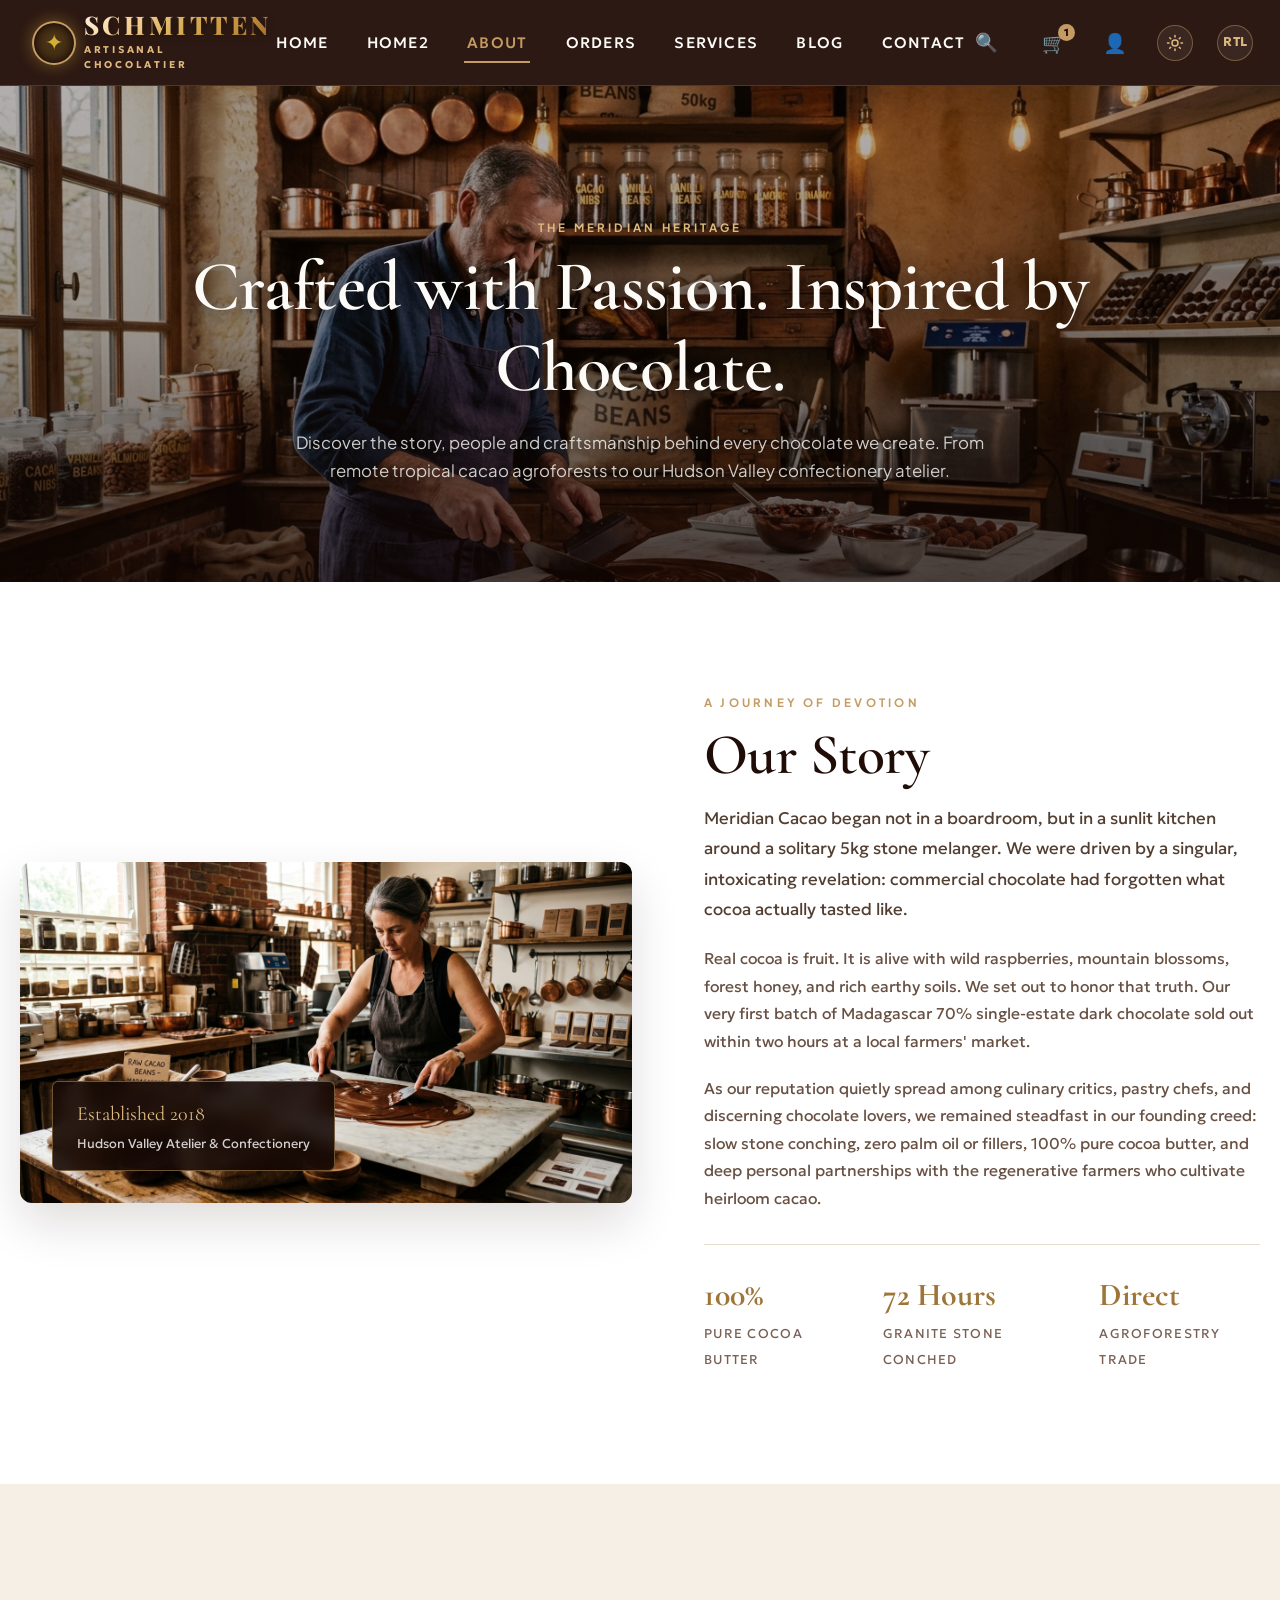
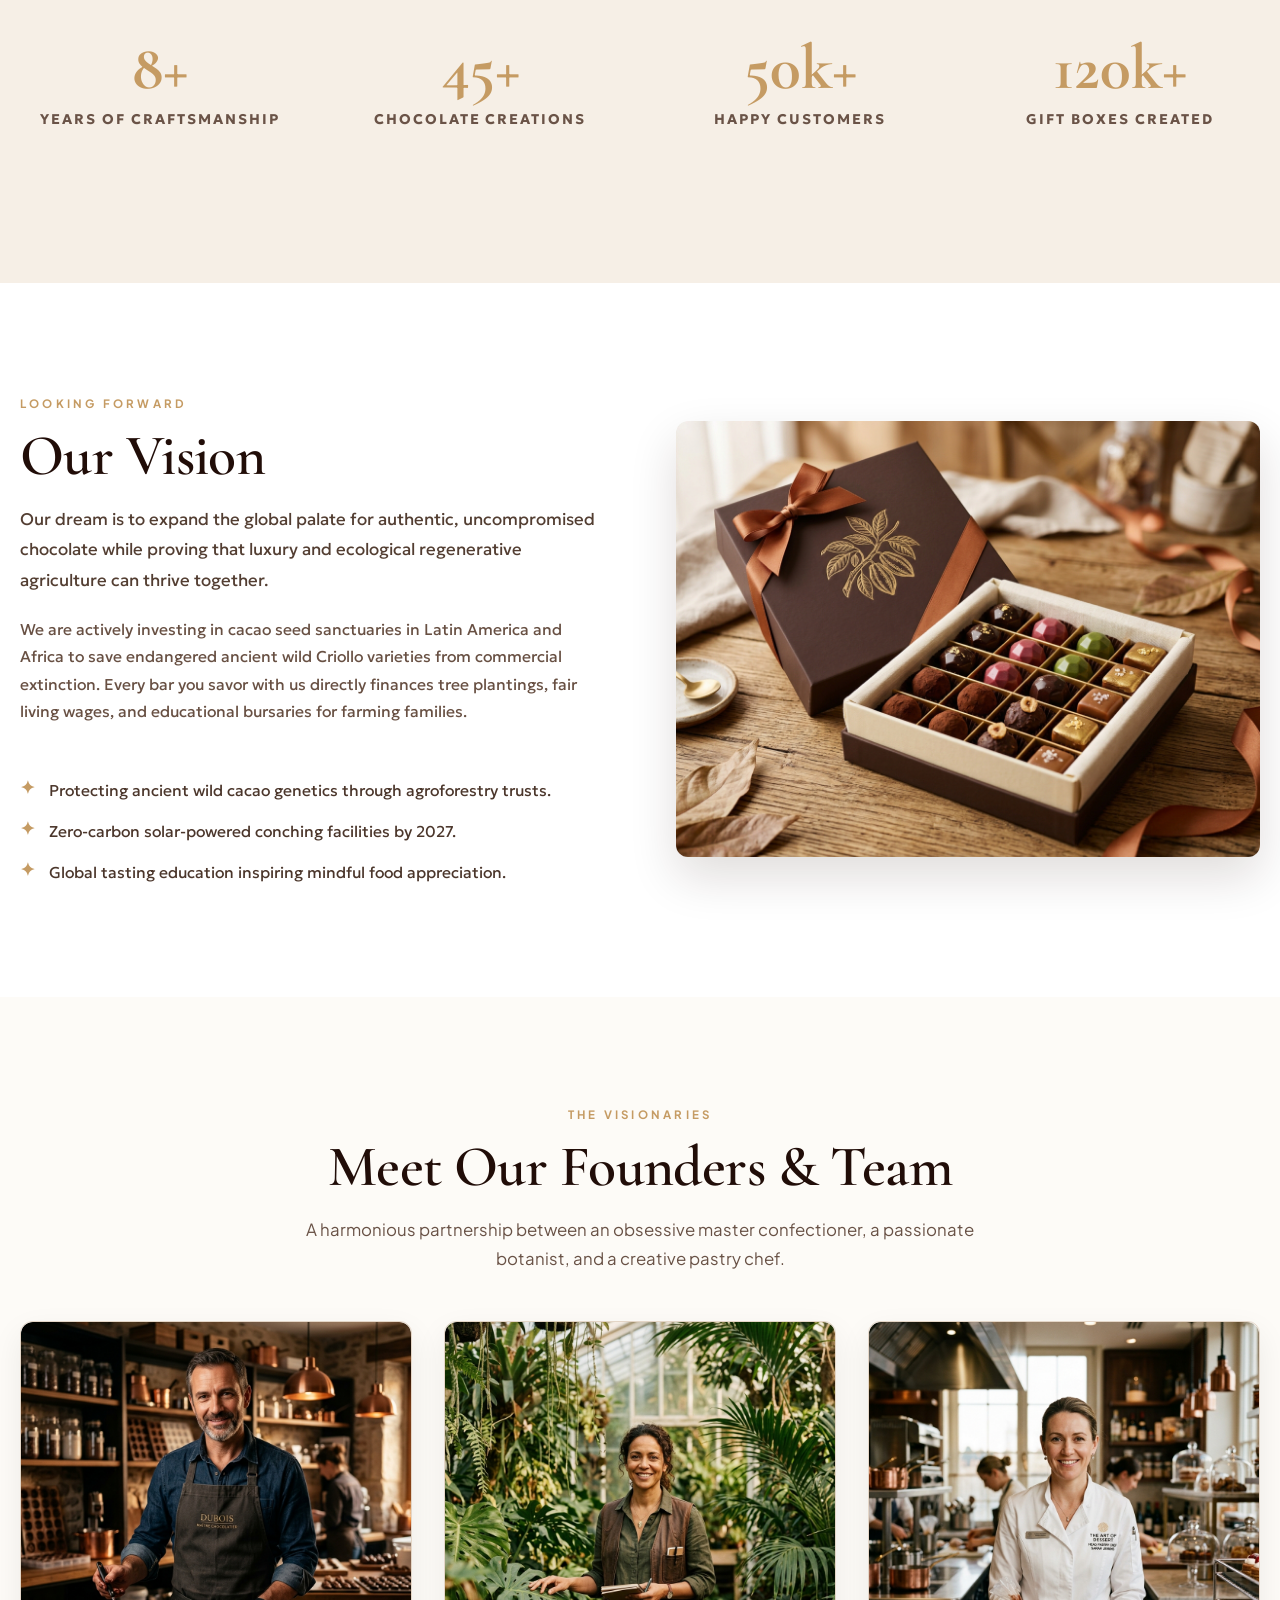
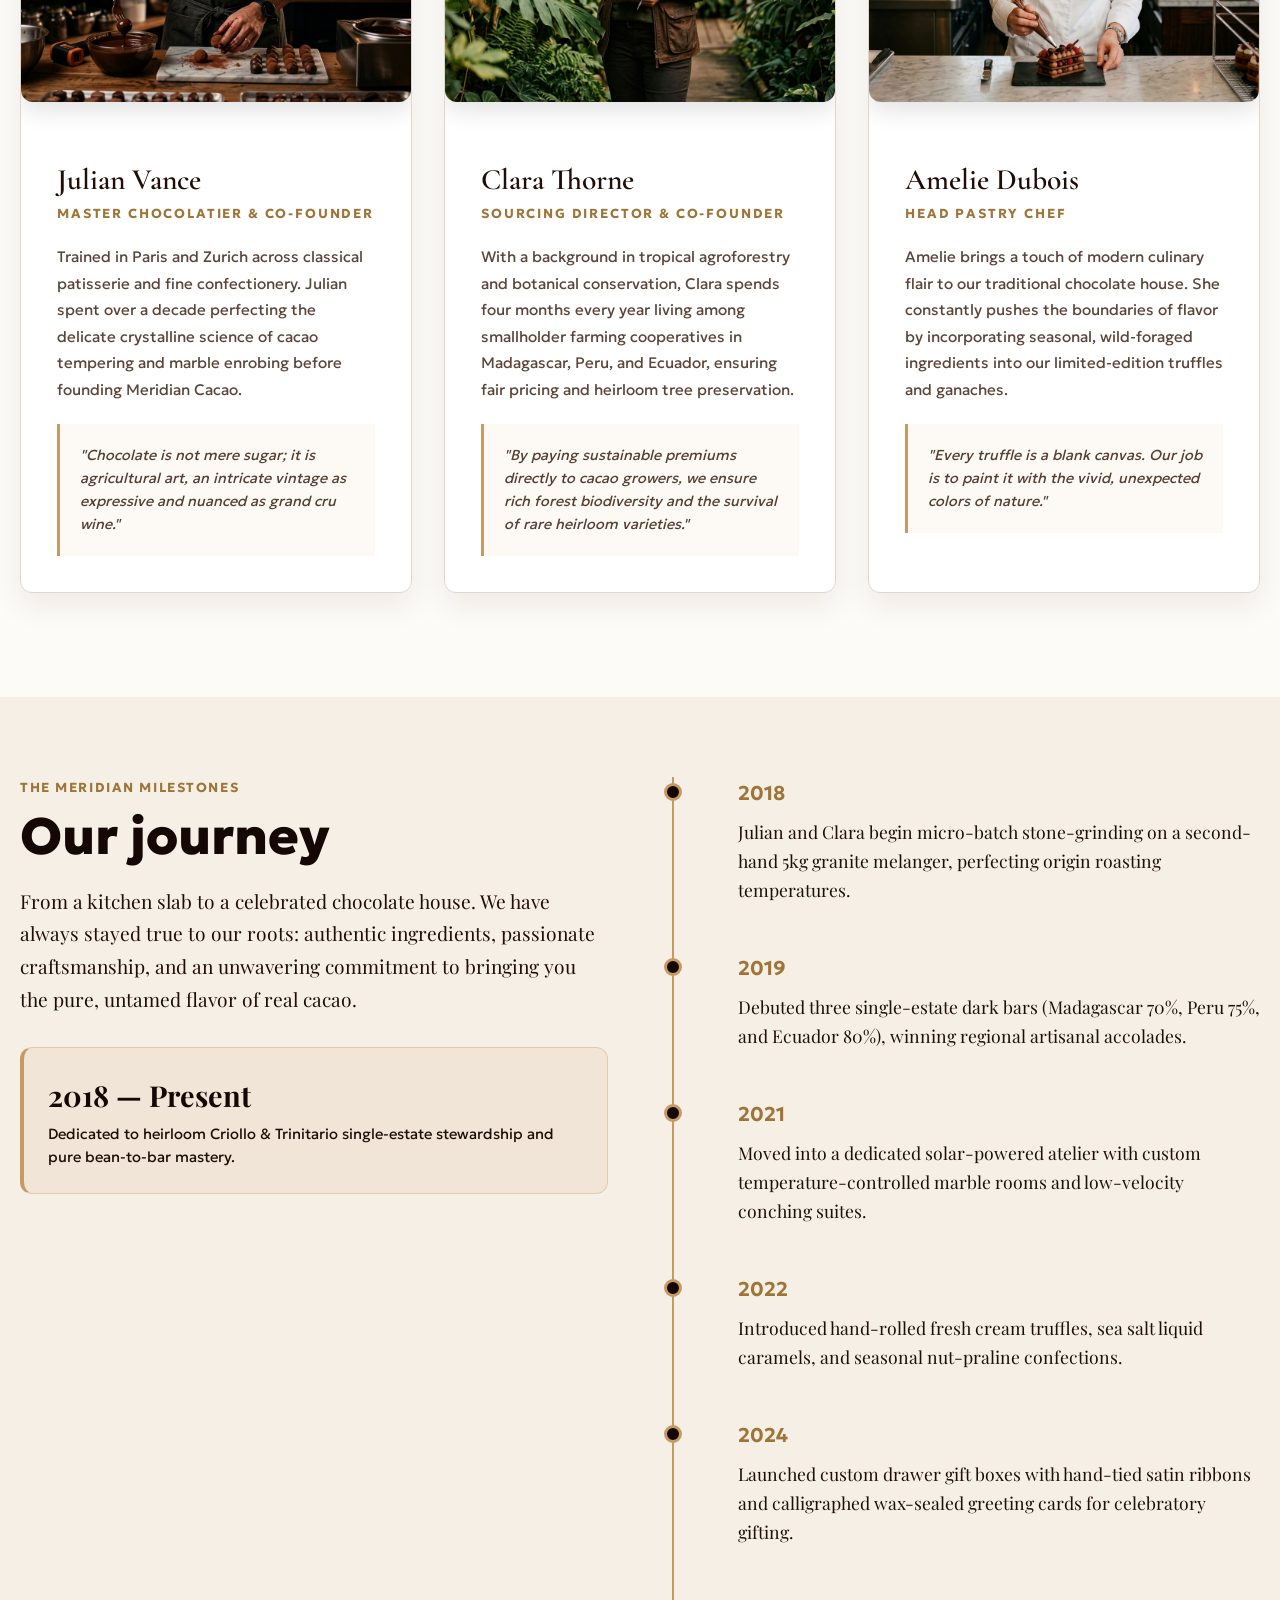
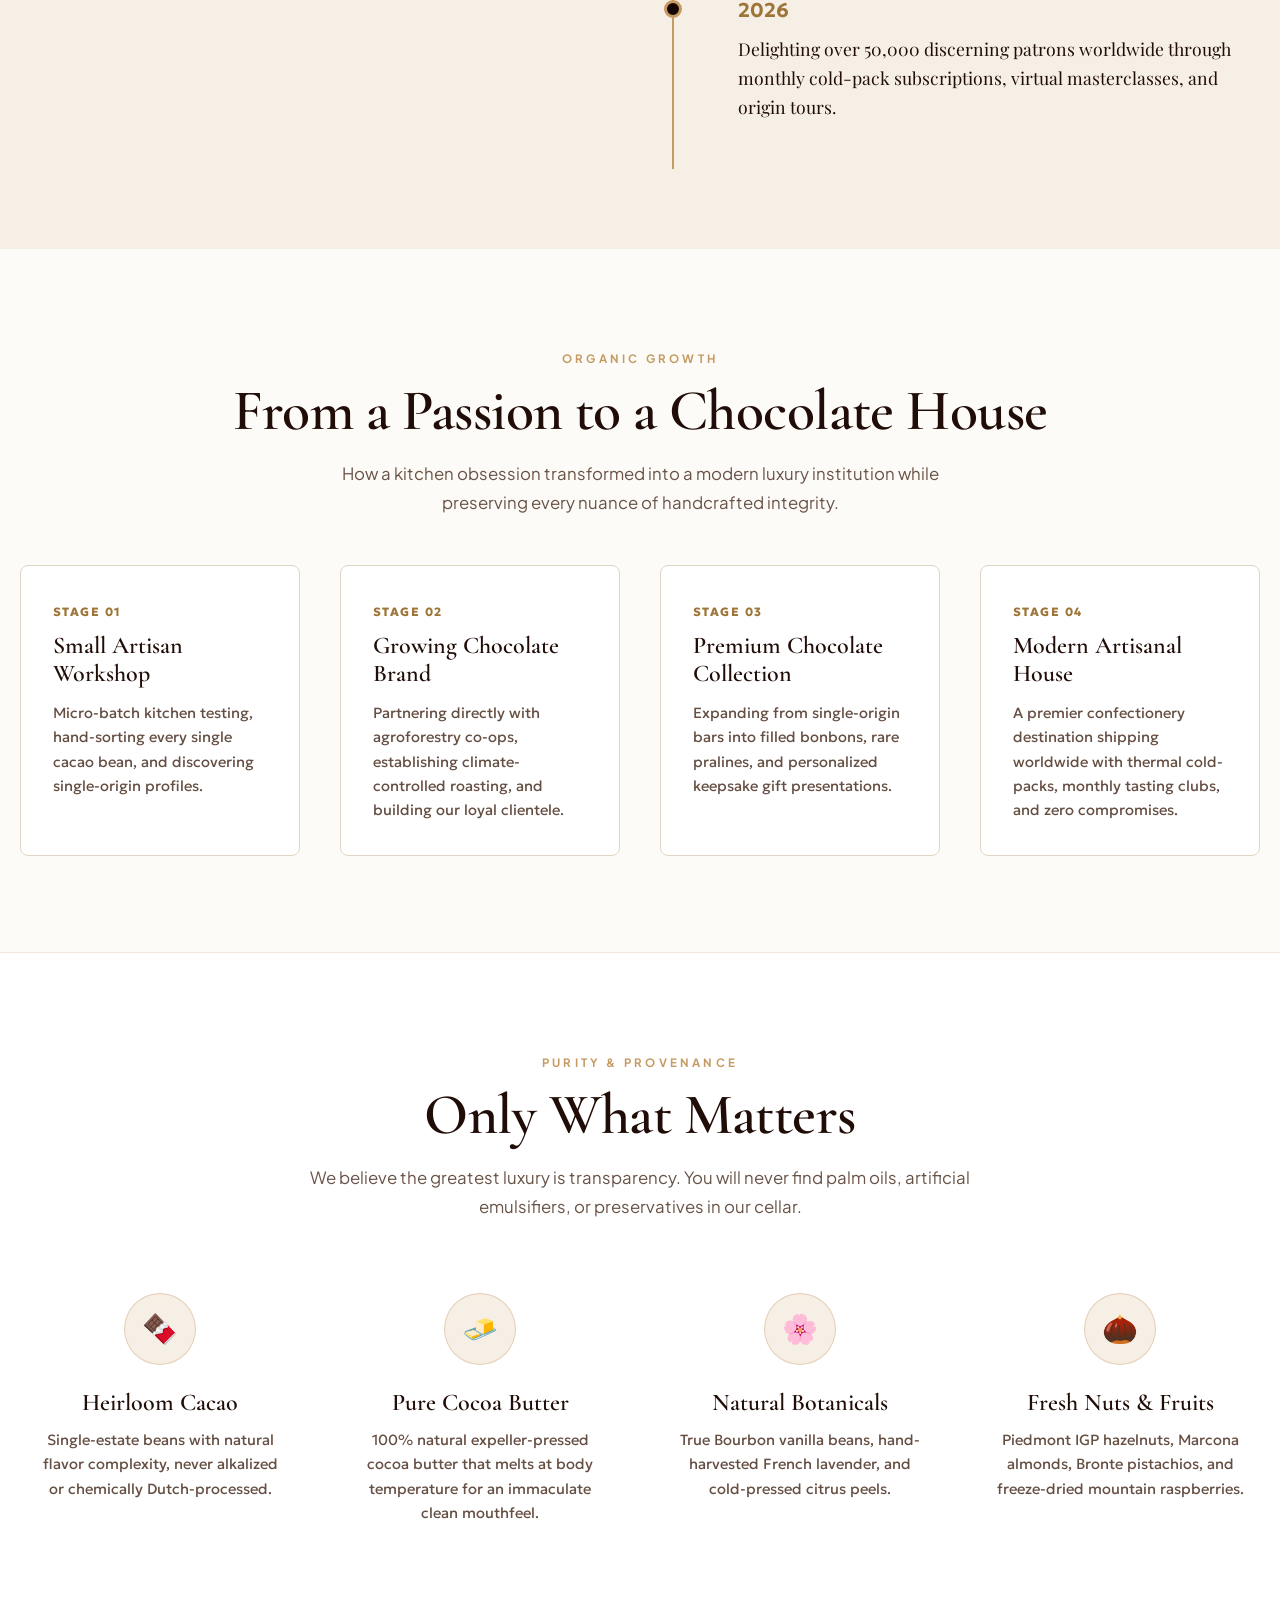
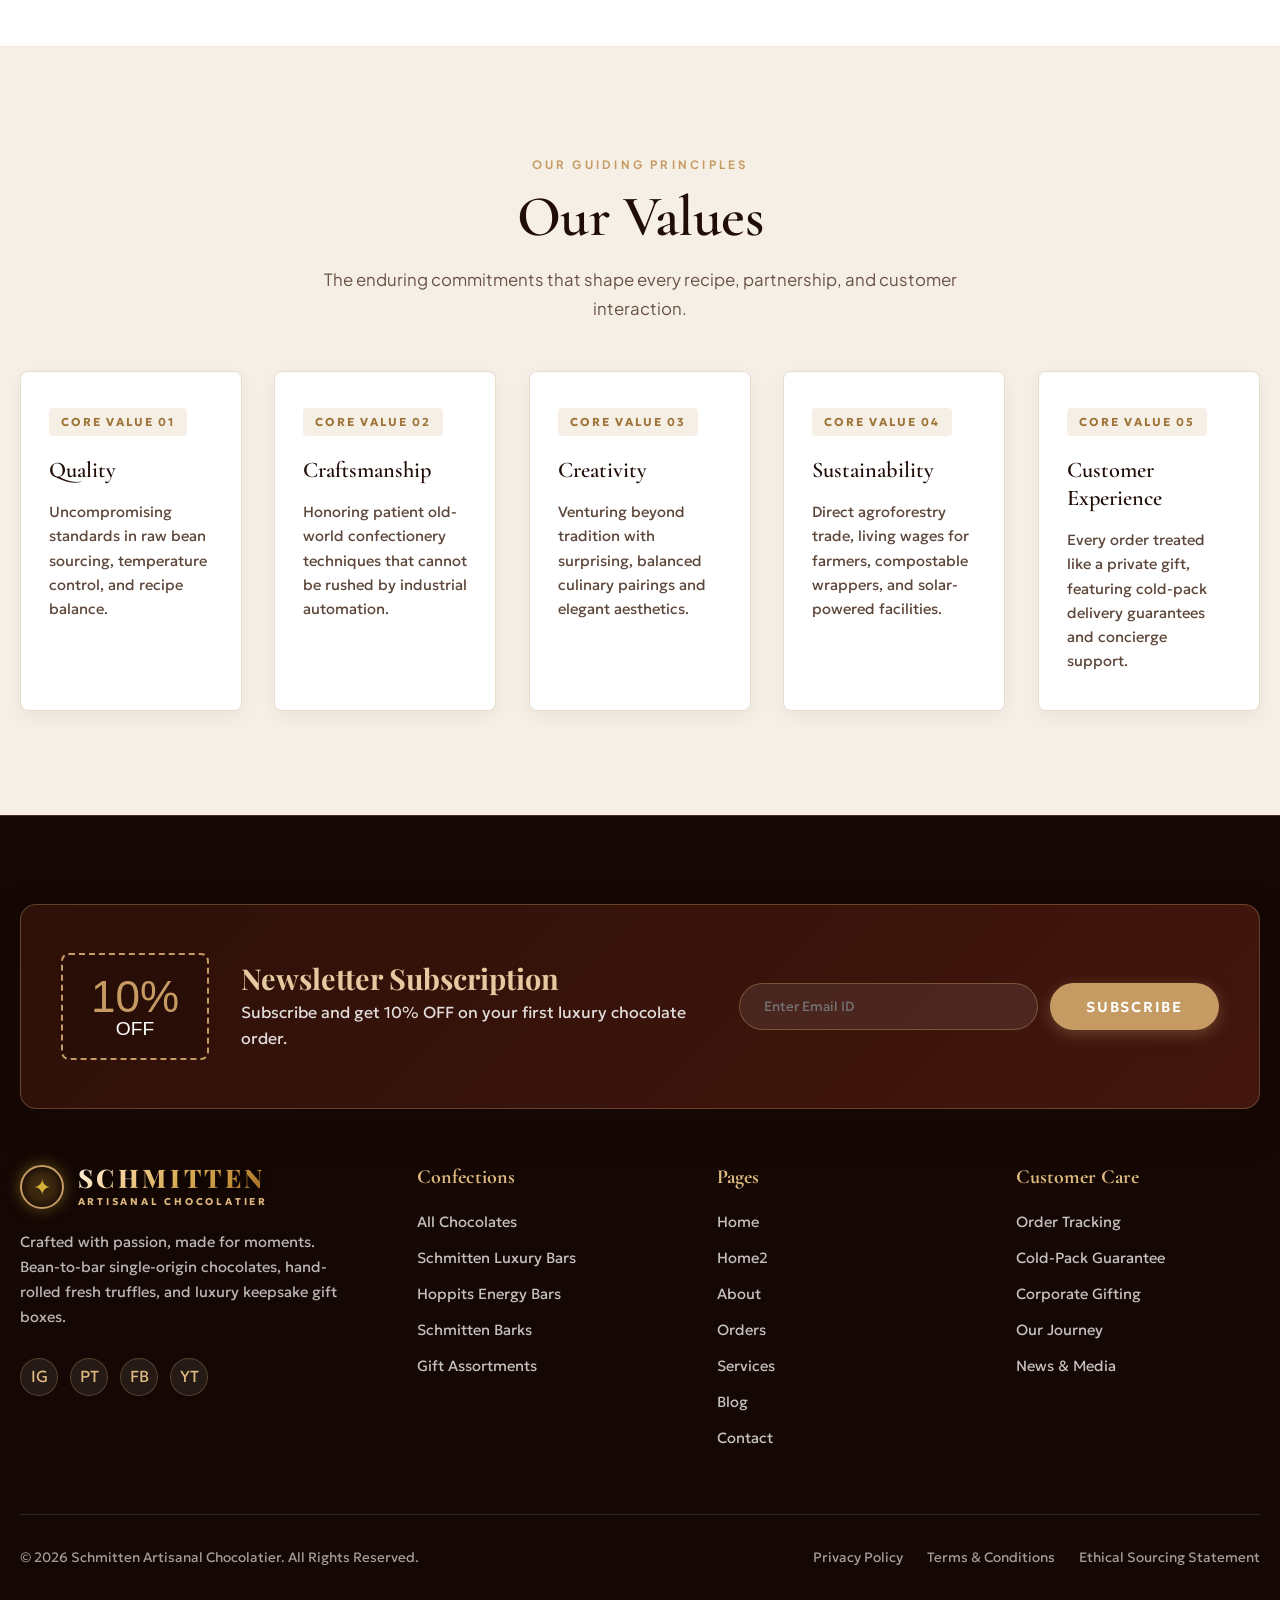
==== commit e223c419: "responsivness e" ====
--- a/about.html
+++ b/about.html
@@ -71,10 +71,17 @@
 
       <!-- Utility Icons -->
       <div class="main-menu-right">
-        <a href="index.html#signature" class="nav-utility-btn" id="wishlistBtn" title="Your Wishlist" aria-label="Wishlist">
-          <span style="color:var(--meridian-gold-light); font-size:1.25rem;">♥</span>
-          <span class="nav-badge" id="wishlistCountBadge">0</span>
-        </a>
+        <!-- In-Place Search Bar -->
+        <div class="header-inline-search-wrap" id="headerSearchWrap">
+          <button class="nav-utility-btn" id="searchTriggerBtn" title="Search Chocolates" aria-label="Search">
+            <span style="font-size:1.15rem;">🔍</span>
+          </button>
+          <div class="header-inline-search-field" id="headerSearchField">
+            <input type="text" id="siteSearchInput" placeholder="Search chocolates, truffles..." autocomplete="off" aria-label="Search confections">
+            <button type="button" id="closeSearchBtn" class="search-inline-close" aria-label="Close search">&times;</button>
+          </div>
+          <div class="search-live-dropdown" id="searchLiveDropdown" style="display:none;"></div>
+        </div>
 
         <button class="nav-utility-btn" id="cartTriggerBtn" title="Shopping Cart" aria-label="Cart">
           <span style="font-size:1.2rem;">🛒</span>
--- a/assets/css/mobile-fixes.css
+++ b/assets/css/mobile-fixes.css
@@ -1092,4 +1092,273 @@
   }
 }
 
-
+/* ==========================================================================
+   18. MOBILE COMPACTNESS — REDUCE EXCESSIVE SCROLLING
+   Tightens section padding, grid gaps, hero heights, card spacing
+   and footer padding to minimize scroll length on mobile while
+   keeping content readable and well-aligned.
+   ========================================================================== */
+@media (max-width: 768px) {
+
+  /* --- A. Section Vertical Padding (override inline styles) --- */
+  section,
+  .artisan-hero,
+  .signature-section,
+  .flavor-section,
+  .why-chocolate-section,
+  .gift-split-section,
+  .reviews-section,
+  .sub-section,
+  .about-hero-banner,
+  .services-section,
+  .collections-page-section,
+  .corp-showcase-section,
+  .salon-hero,
+  .page-head {
+    padding-top: 2.5rem !important;
+    padding-bottom: 2.5rem !important;
+  }
+
+  /* Even tighter on smaller hero/banner sections */
+  .artisan-hero,
+  .about-hero-banner,
+  .salon-hero {
+    padding-top: 2rem !important;
+    padding-bottom: 2rem !important;
+    min-height: auto !important;
+  }
+
+  /* --- B. Section Headings — Reduce Bottom Margin --- */
+  .section-eyebrow {
+    margin-bottom: 0.4rem !important;
+    font-size: 0.72rem !important;
+  }
+
+  .section-hero-title,
+  .section-main-title {
+    margin-bottom: 0.5rem !important;
+  }
+
+  .section-subtitle {
+    margin-bottom: 1.25rem !important;
+    font-size: 0.9rem !important;
+  }
+
+  .hero-description {
+    margin-bottom: 1.25rem !important;
+    font-size: 0.9rem !important;
+  }
+
+  /* --- C. Grid Gaps — Tighter on Mobile --- */
+  .signature-grid,
+  .flavor-grid,
+  .reviews-grid,
+  .blog-list,
+  .services-grid-8,
+  .vault-batch-grid,
+  .society-grid,
+  .critic-reviews-grid,
+  .founder-cards-grid,
+  .schmitten-products-grid {
+    gap: 1.25rem !important;
+  }
+
+  .sub-cards-grid {
+    gap: 1.5rem !important;
+  }
+
+  /* --- D. Card Internal Padding — More Compact --- */
+  .sig-card,
+  .flavor-card,
+  .review-card,
+  .blog-card,
+  .vault-card,
+  .society-card,
+  .critic-review-card,
+  .order-product-card,
+  .service-card-luxury {
+    margin: 0 !important;
+    overflow: hidden !important;
+  }
+
+  .sig-card .sig-card-body,
+  .blog-card-content,
+  .service-card-body {
+    padding: 1rem 1rem !important;
+  }
+
+  /* --- E. Card Image Heights — Shorter to Save Scroll --- */
+  .sig-card-img,
+  .sig-card-img img {
+    max-height: 200px !important;
+    object-fit: cover !important;
+  }
+
+  .blog-card-img {
+    height: 160px !important;
+    min-height: 160px !important;
+  }
+
+  .service-card-photo {
+    height: 180px !important;
+  }
+
+  .founder-card img {
+    height: 220px !important;
+  }
+
+  /* --- F. Footer Compactness --- */
+  .global-luxury-footer {
+    padding-top: 3rem !important;
+    padding-bottom: 1.5rem !important;
+  }
+
+  .footer-nav-grid {
+    gap: 1.5rem !important;
+  }
+
+  .footer-col h4 {
+    margin-bottom: 0.6rem !important;
+  }
+
+  .footer-col ul {
+    gap: 0.35rem !important;
+  }
+
+  /* --- G. Offer / Newsletter Card --- */
+  .offer-card {
+    padding: 1.5rem 1rem !important;
+    margin-bottom: 1.5rem !important;
+    gap: 1rem !important;
+  }
+
+  /* --- H. Hero CTA Section --- */
+  .hero-inner-container {
+    padding: 1.5rem 1rem !important;
+  }
+
+  .hero-trust-bar {
+    margin-top: 1rem !important;
+    gap: 0.5rem !important;
+  }
+
+  /* --- I. Hide Search Bar on Mobile Header (too wide) --- */
+  .header-inline-search-wrap .header-inline-search-field,
+  .header-inline-search-wrap .search-live-dropdown {
+    /* Keep the 🔍 button but hide the expanded field on very small screens */
+  }
+
+  /* Search trigger remains visible, but make it compact */
+  .header-inline-search-wrap {
+    position: relative !important;
+  }
+
+  .header-inline-search-wrap.active .header-inline-search-field {
+    position: fixed !important;
+    top: 60px !important;
+    left: 1rem !important;
+    right: 1rem !important;
+    width: auto !important;
+    z-index: 3000 !important;
+    border-radius: 8px !important;
+    box-shadow: 0 8px 24px rgba(0,0,0,0.3) !important;
+  }
+
+  .header-inline-search-wrap .search-live-dropdown {
+    position: fixed !important;
+    top: 108px !important;
+    left: 1rem !important;
+    right: 1rem !important;
+    width: auto !important;
+    z-index: 3000 !important;
+  }
+
+  /* --- J. Subscription Plan Cards --- Compact */
+  .sub-plan-card {
+    padding: 1.75rem 1.15rem 1.5rem !important;
+  }
+
+  .sub-plan-title {
+    font-size: 1.4rem !important;
+  }
+
+  .sub-plan-price {
+    font-size: 2rem !important;
+    margin: 0.5rem 0 !important;
+  }
+
+  /* --- K. About page sections --- */
+  .journey-split-layout {
+    gap: 1.75rem !important;
+  }
+
+  .values-grid {
+    gap: 1rem !important;
+  }
+
+  .stages-grid {
+    gap: 1rem !important;
+  }
+
+  /* --- L. Contact page compact --- */
+  .contact-main-grid {
+    gap: 1.5rem !important;
+  }
+
+  .contact-form-card,
+  .contact-info-card {
+    padding: 1.5rem 1rem !important;
+  }
+
+  /* --- M. Process / How We Work Section --- */
+  .process-grid-4 {
+    gap: 1rem !important;
+  }
+
+  .process-step-card {
+    padding: 1.25rem 1rem !important;
+  }
+
+  /* --- N. Milestones / Stats Grid --- */
+  .milestones-stat-grid {
+    gap: 1rem !important;
+  }
+
+  .stat-number {
+    font-size: 1.8rem !important;
+  }
+}
+
+/* Extra small: even more compact */
+@media (max-width: 480px) {
+  section,
+  .artisan-hero,
+  .signature-section,
+  .flavor-section,
+  .why-chocolate-section,
+  .gift-split-section,
+  .reviews-section,
+  .sub-section,
+  .services-section,
+  .collections-page-section,
+  .corp-showcase-section {
+    padding-top: 2rem !important;
+    padding-bottom: 2rem !important;
+  }
+
+  .artisan-hero,
+  .about-hero-banner,
+  .salon-hero {
+    padding-top: 1.5rem !important;
+    padding-bottom: 1.5rem !important;
+  }
+
+  .global-luxury-footer {
+    padding-top: 2.25rem !important;
+    padding-bottom: 1.25rem !important;
+  }
+
+  .hero-inner-container {
+    padding: 1rem 0.75rem !important;
+  }
+}
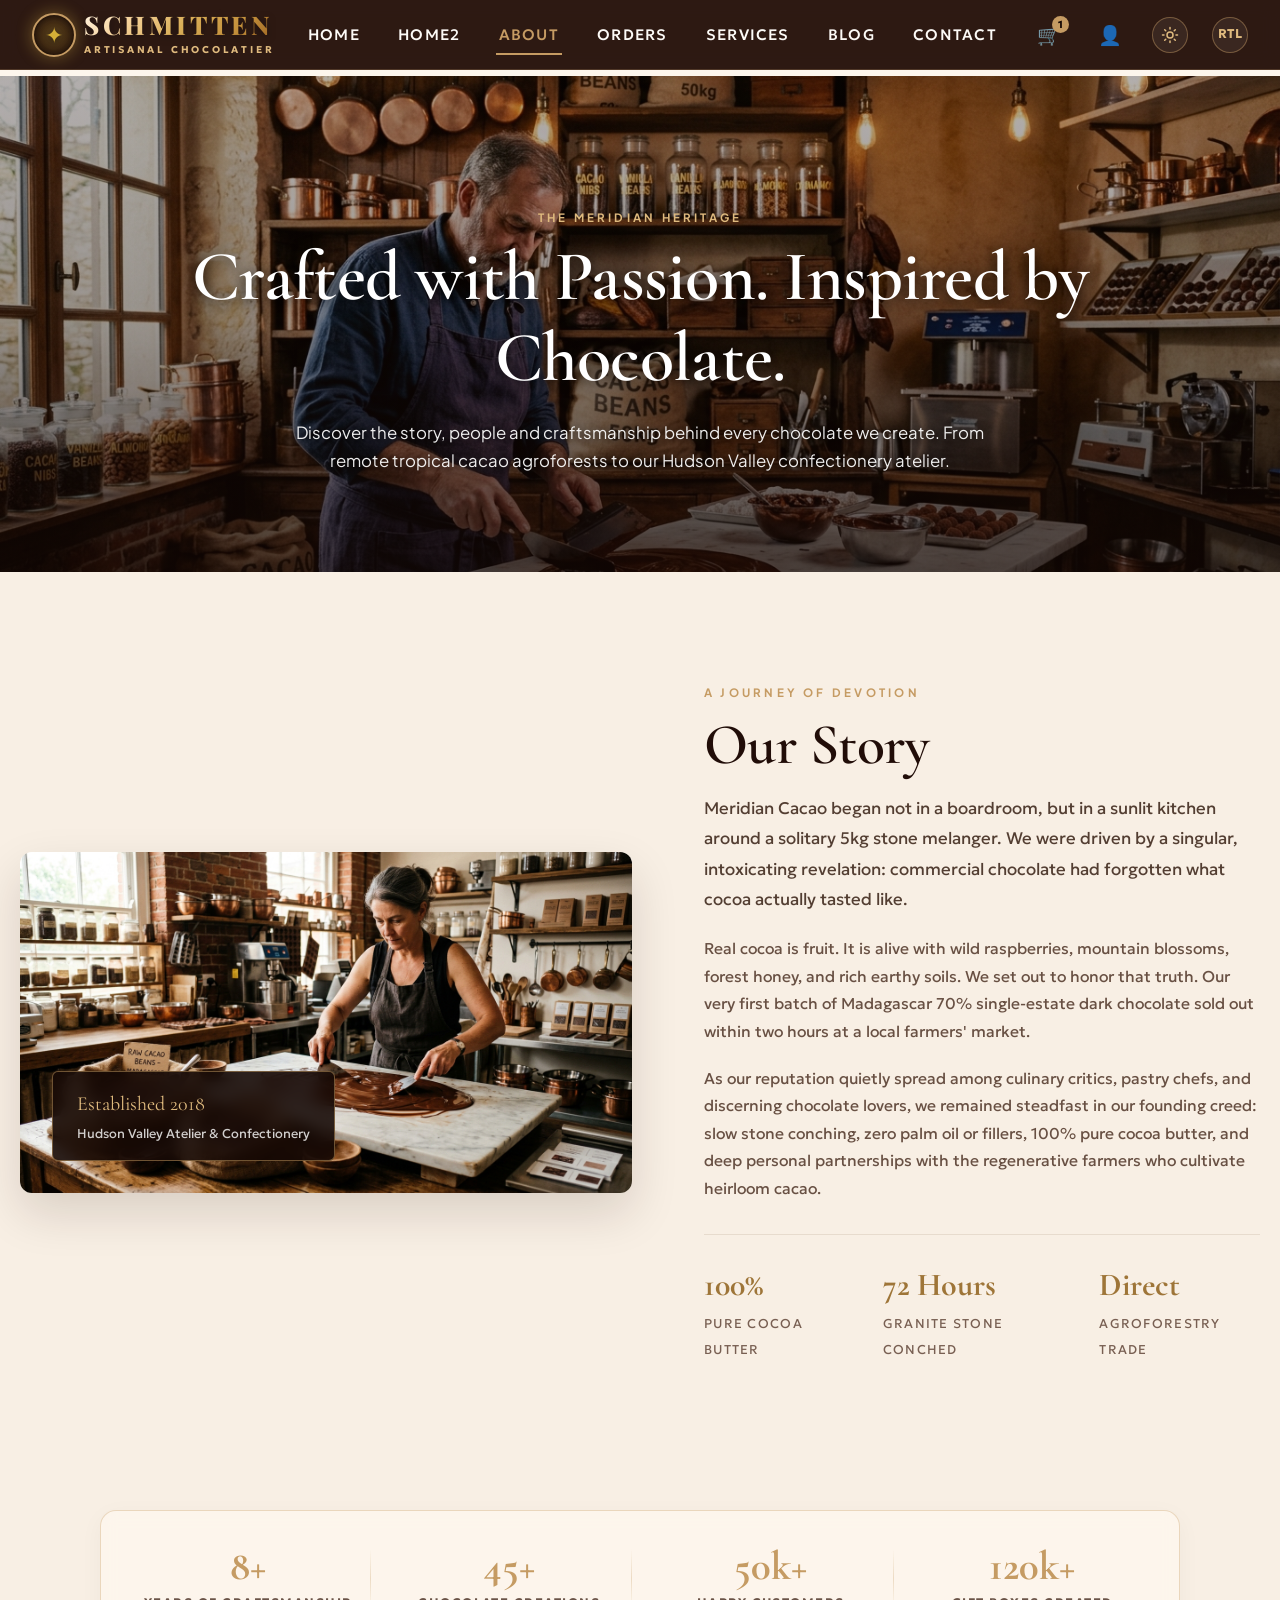
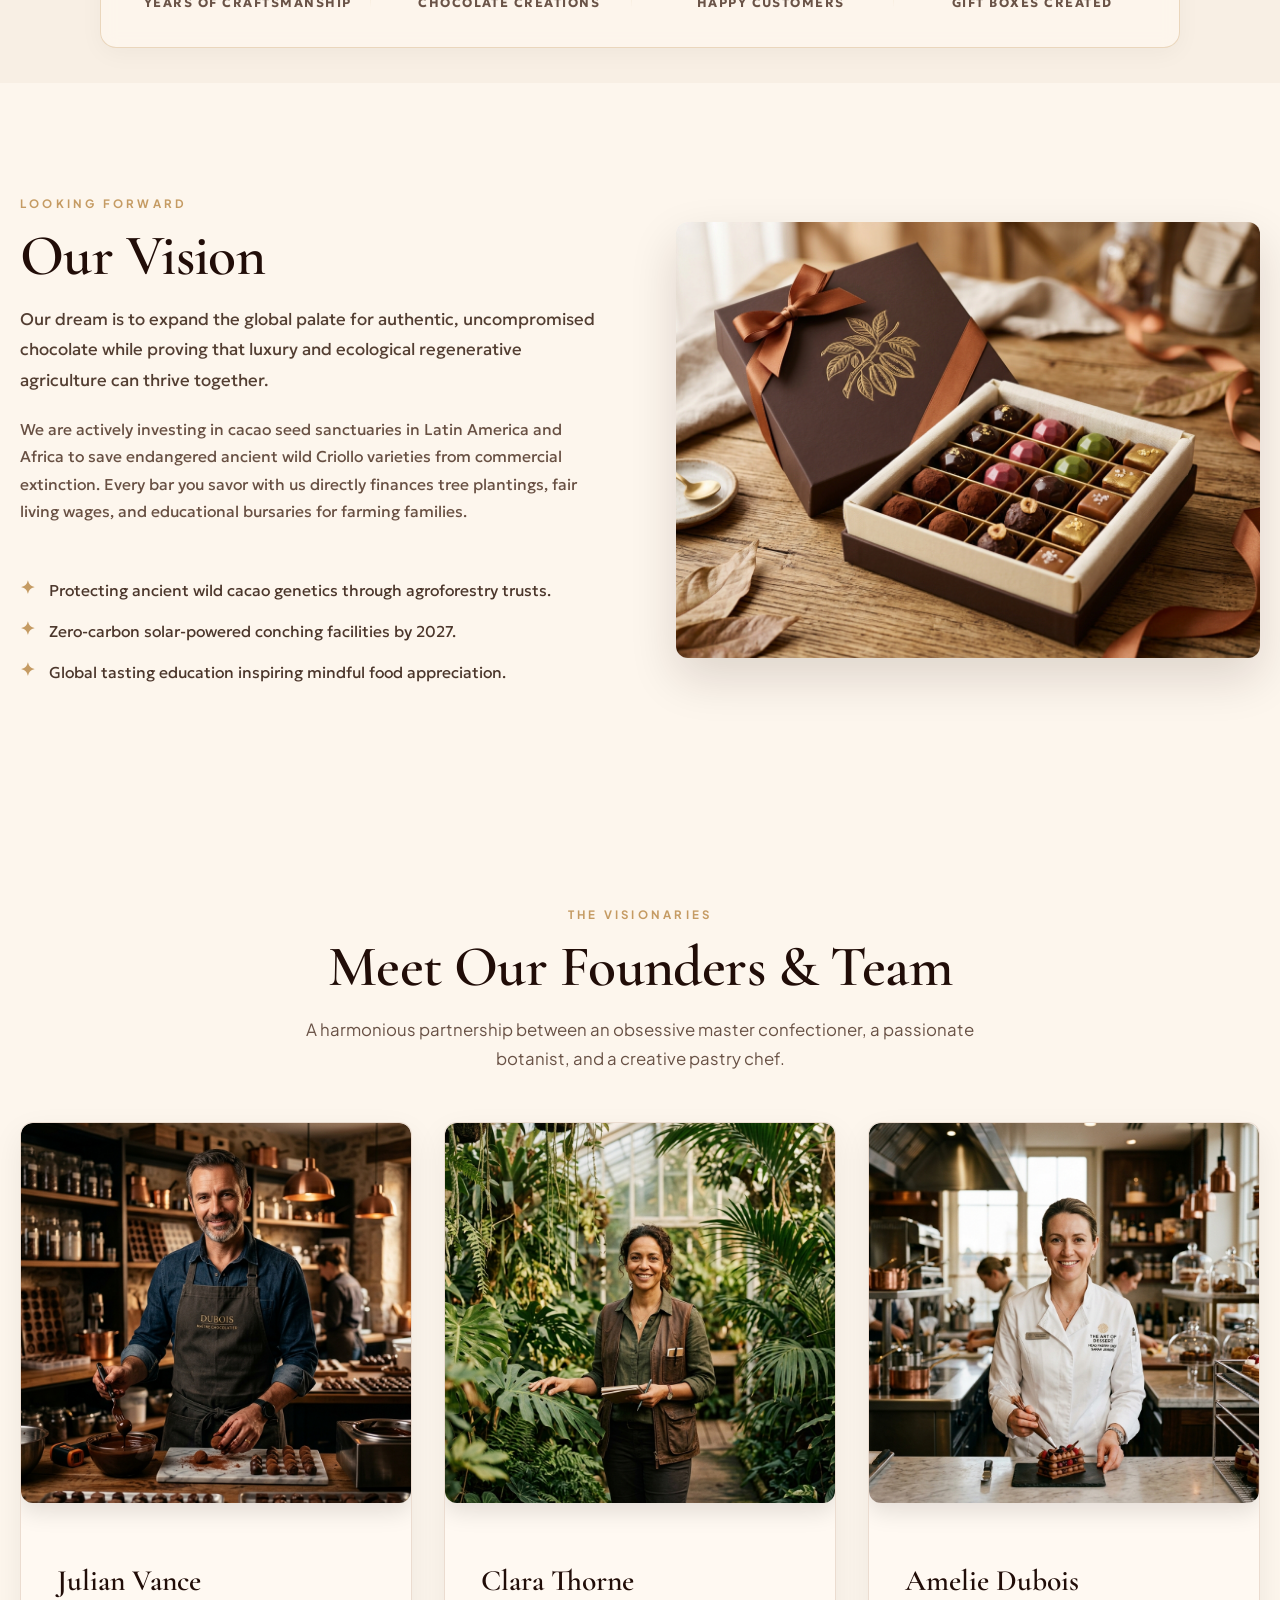
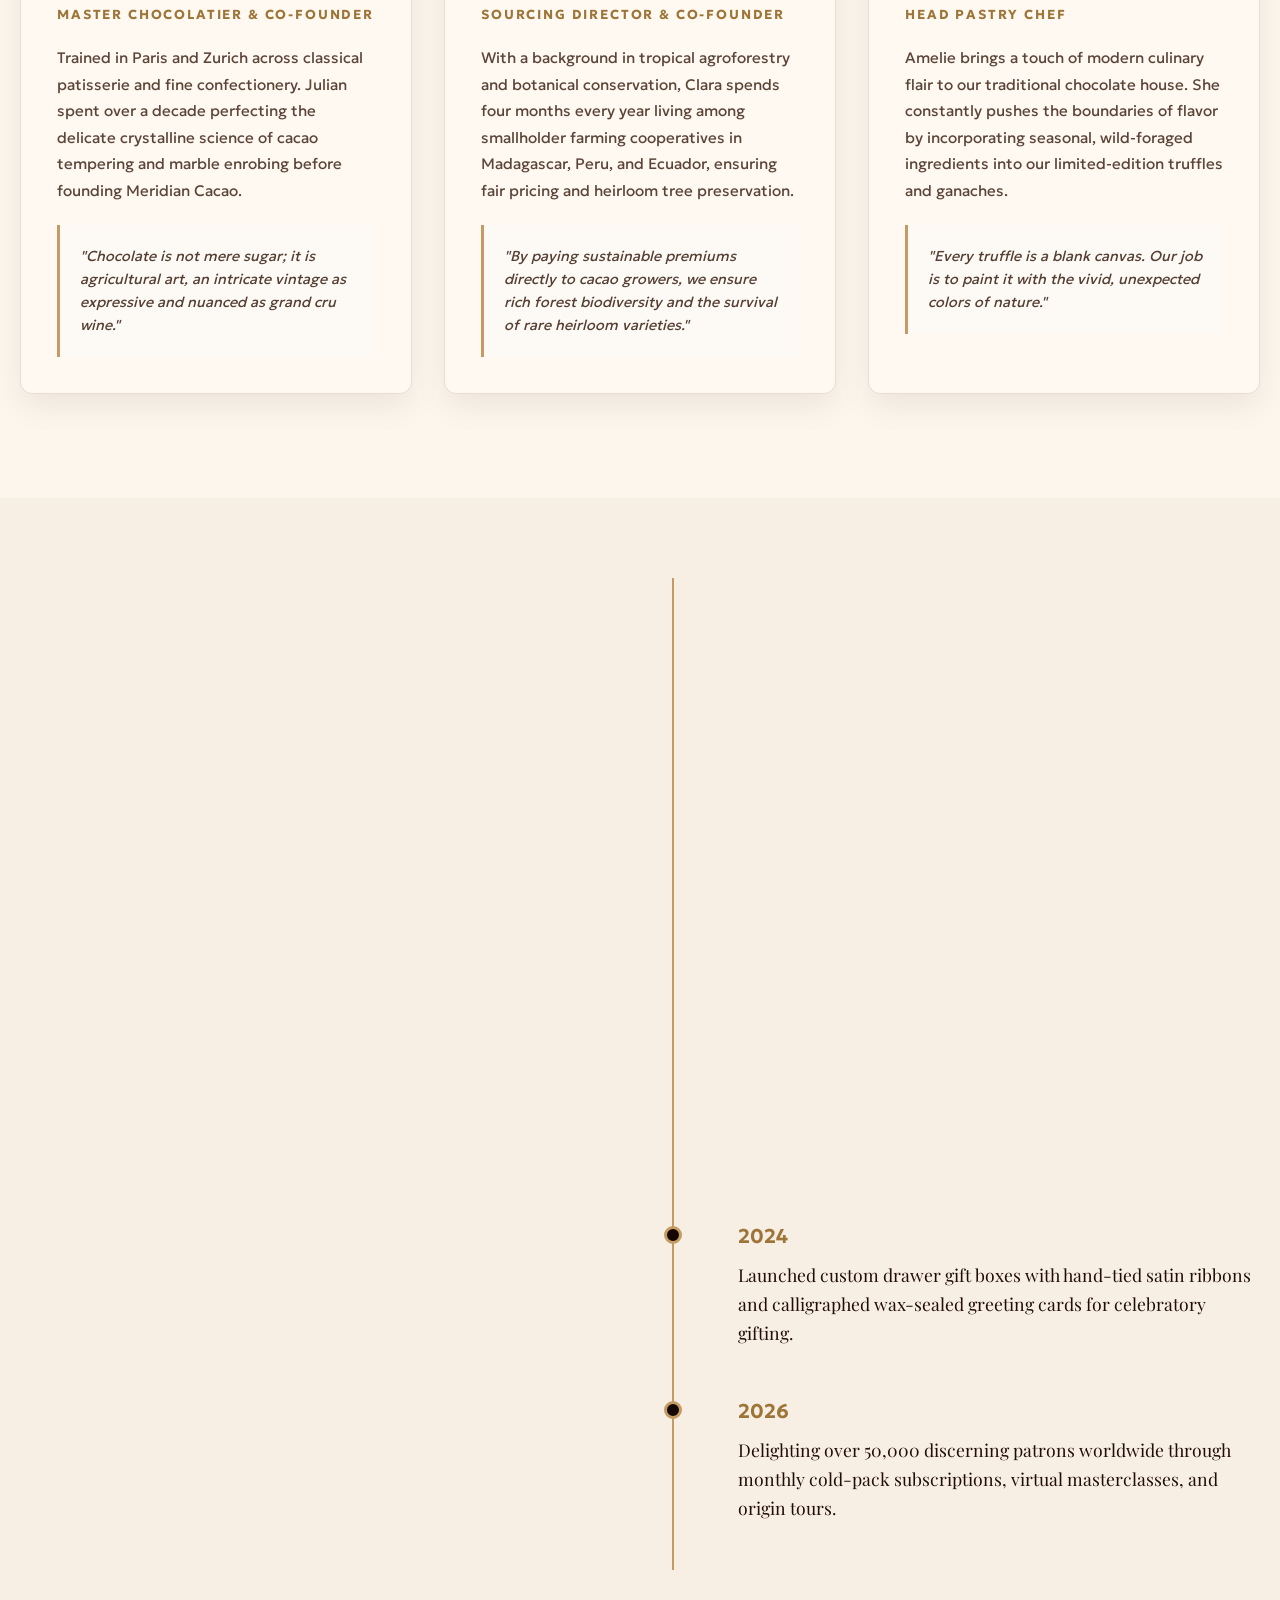
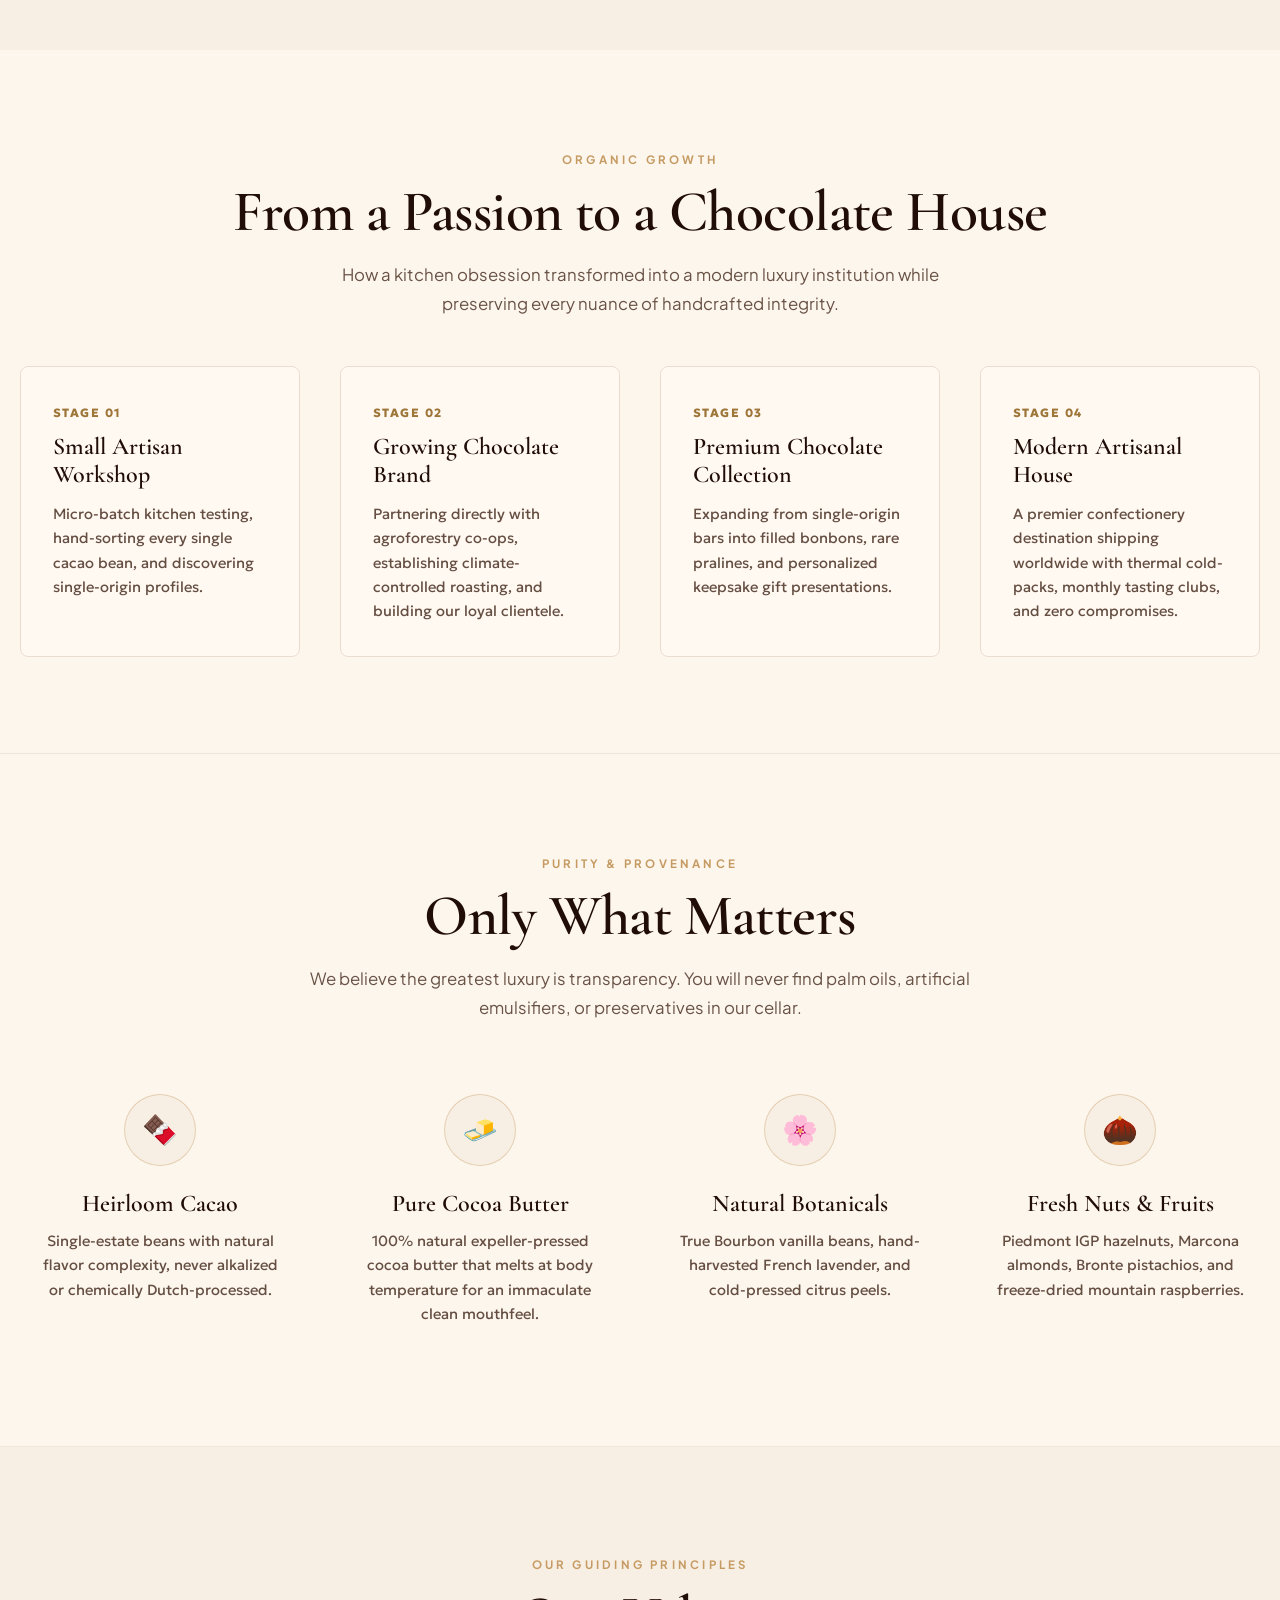
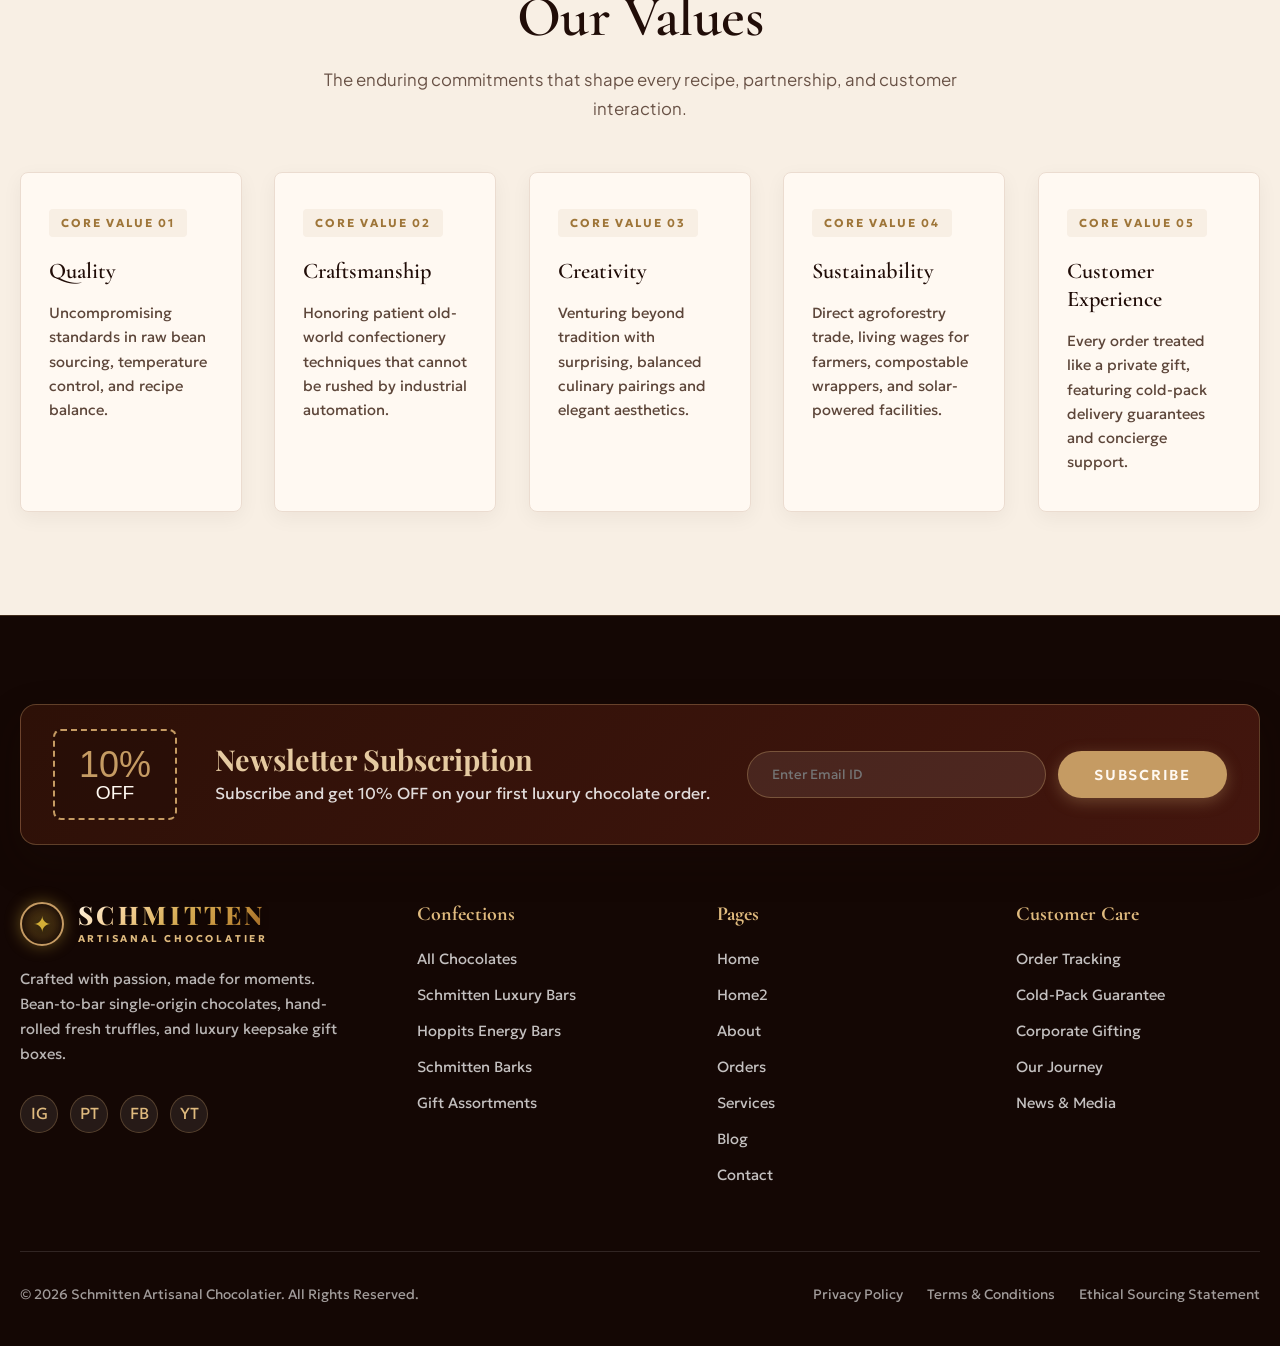
==== commit e4e1eafa: "User firendly" ====
--- a/about.html
+++ b/about.html
@@ -88,7 +88,7 @@
           <span class="nav-badge" id="cartCountBadge">0</span>
         </button>
 
-        <button class="nav-utility-btn" onclick="alert('Meridian Connoisseur Portal: Please sign in or register to view order history and subscription deliveries.');" title="My Account" aria-label="Account">
+        <button class="nav-utility-btn" onclick="window.location.href='login.html';" title="My Account" aria-label="Account">
           <span style="font-size:1.2rem;">👤</span>
         </button>
 
@@ -220,24 +220,26 @@
     </section>
 
     <!-- 3. MILESTONES / ACHIEVEMENTS -->
-    <section class="flavor-section" style="padding:4.5rem 0;">
-      <div class="container">
-        <div class="milestones-stat-grid" data-aos="fade-up">
-          <div>
-            <div class="stat-number">8+</div>
-            <div class="stat-label-text">Years of Craftsmanship</div>
-          </div>
-          <div>
-            <div class="stat-number">45+</div>
-            <div class="stat-label-text">Chocolate Creations</div>
-          </div>
-          <div>
-            <div class="stat-number">50k+</div>
-            <div class="stat-label-text">Happy Customers</div>
-          </div>
-          <div>
-            <div class="stat-number">120k+</div>
-            <div class="stat-label-text">Gift Boxes Created</div>
+    <section class="flavor-section milestones-section" style="padding:2.25rem 0;">
+      <div class="container">
+        <div class="milestones-card-wrap" data-aos="fade-up">
+          <div class="milestones-stat-grid">
+            <div class="milestone-item">
+              <div class="stat-number">8+</div>
+              <div class="stat-label-text">Years of Craftsmanship</div>
+            </div>
+            <div class="milestone-item">
+              <div class="stat-number">45+</div>
+              <div class="stat-label-text">Chocolate Creations</div>
+            </div>
+            <div class="milestone-item">
+              <div class="stat-number">50k+</div>
+              <div class="stat-label-text">Happy Customers</div>
+            </div>
+            <div class="milestone-item">
+              <div class="stat-number">120k+</div>
+              <div class="stat-label-text">Gift Boxes Created</div>
+            </div>
           </div>
         </div>
       </div>
@@ -407,25 +409,25 @@
         </div>
 
         <div class="why-grid stages-grid">
-          <div class="why-block" data-aos="fade-up" style="background:#ffffff; border-radius:8px; border:1px solid #e3d5c5; text-align:left; padding:2rem;">
+          <div class="why-block" data-aos="fade-up" style="background:#fff9f2; border-radius:8px; border:1px solid #ebdcd0; text-align:left; padding:2rem;">
             <span style="font-size:0.75rem; font-weight:800; color:var(--meridian-gold-dark); text-transform:uppercase; letter-spacing:0.12em;">Stage 01</span>
             <h3 class="why-heading" style="margin:0.5rem 0 0.75rem;">Small Artisan Workshop</h3>
             <p class="why-text">Micro-batch kitchen testing, hand-sorting every single cacao bean, and discovering single-origin profiles.</p>
           </div>
 
-          <div class="why-block" data-aos="fade-up" data-aos-delay="100" style="background:#ffffff; border-radius:8px; border:1px solid #e3d5c5; text-align:left; padding:2rem;">
+          <div class="why-block" data-aos="fade-up" data-aos-delay="100" style="background:#fff9f2; border-radius:8px; border:1px solid #ebdcd0; text-align:left; padding:2rem;">
             <span style="font-size:0.75rem; font-weight:800; color:var(--meridian-gold-dark); text-transform:uppercase; letter-spacing:0.12em;">Stage 02</span>
             <h3 class="why-heading" style="margin:0.5rem 0 0.75rem;">Growing Chocolate Brand</h3>
             <p class="why-text">Partnering directly with agroforestry co-ops, establishing climate-controlled roasting, and building our loyal clientele.</p>
           </div>
 
-          <div class="why-block" data-aos="fade-up" data-aos-delay="200" style="background:#ffffff; border-radius:8px; border:1px solid #e3d5c5; text-align:left; padding:2rem;">
+          <div class="why-block" data-aos="fade-up" data-aos-delay="200" style="background:#fff9f2; border-radius:8px; border:1px solid #ebdcd0; text-align:left; padding:2rem;">
             <span style="font-size:0.75rem; font-weight:800; color:var(--meridian-gold-dark); text-transform:uppercase; letter-spacing:0.12em;">Stage 03</span>
             <h3 class="why-heading" style="margin:0.5rem 0 0.75rem;">Premium Chocolate Collection</h3>
             <p class="why-text">Expanding from single-origin bars into filled bonbons, rare pralines, and personalized keepsake gift presentations.</p>
           </div>
 
-          <div class="why-block" data-aos="fade-up" data-aos-delay="300" style="background:#ffffff; border-radius:8px; border:1px solid #e3d5c5; text-align:left; padding:2rem;">
+          <div class="why-block" data-aos="fade-up" data-aos-delay="300" style="background:#fff9f2; border-radius:8px; border:1px solid #ebdcd0; text-align:left; padding:2rem;">
             <span style="font-size:0.75rem; font-weight:800; color:var(--meridian-gold-dark); text-transform:uppercase; letter-spacing:0.12em;">Stage 04</span>
             <h3 class="why-heading" style="margin:0.5rem 0 0.75rem;">Modern Artisanal House</h3>
             <p class="why-text">A premier confectionery destination shipping worldwide with thermal cold-packs, monthly tasting clubs, and zero compromises.</p>
@@ -434,7 +436,7 @@
       </div>
     </section>
     <!-- 8. OUR INGREDIENTS -->
-    <section class="why-chocolate-section" id="ingredients" style="background:#ffffff;">
+    <section class="why-chocolate-section" id="ingredients" style="background:var(--meridian-cream);">
       <div class="container">
         <div style="text-align:center;" data-aos="fade-up">
           <div class="section-eyebrow">PURITY &amp; PROVENANCE</div>
@@ -620,3 +622,4 @@
 </body>
 </html>
 
+
--- a/assets/css/style.css
+++ b/assets/css/style.css
@@ -17,12 +17,12 @@
   --gold-vibrant:    #d4af37;
   --gold-copper:     #b87333;
   --gold-champagne:  #f7dfaf;
-  --cream:           #fbf8f4;
-  --cream-darker:    #f3e8d8;
+  --cream:           #fdf6ed;
+  --cream-darker:    #f5e7d5;
   --text-dark:       #2a140b;
   --text-muted:      #765d52;
   --text-light:      #fdfbf7;
-  --white:           #ffffff;
+  --white:           #fff9f2;
 
   --font-serif:      'Playfair Display', Georgia, serif;
   --font-sans:       'Geologica', -apple-system, BlinkMacSystemFont, 'Segoe UI', Roboto, sans-serif;
@@ -58,6 +58,10 @@
   background-color: var(--cream);
   color: var(--text-dark);
   line-height: 1.6;
+  padding-top: 76px;
+}
+
+main {
   overflow-x: hidden;
 }
 
@@ -204,8 +208,9 @@
    Exact Order: Home → Home2 → About → Orders → Services → Blog
    ========================================================================== */
 .header {
-  position: sticky;
+  position: fixed;
   top: 0;
+  left: 0;
   width: 100%;
   z-index: 1000;
   background: rgba(34, 13, 7, 0.95);
@@ -1018,7 +1023,7 @@
    ========================================================================== */
 .collections-page-section {
   padding-block: 2.5rem 6rem;
-  background: #fbf8f4;
+  background: var(--meridian-cream);
 }
 
 .collections-title-bar {
@@ -1076,8 +1081,8 @@
   position: absolute;
   right: 0;
   top: calc(100% + 6px);
-  background: #ffffff;
-  border: 1px solid #e2d3c2;
+  background: var(--white);
+  border: 1px solid #ebdcd0;
   border-radius: 4px;
   box-shadow: 0 8px 24px rgba(0,0,0,0.14);
   min-width: 190px;
@@ -1194,7 +1199,7 @@
   height: 17px;
   border: 1.5px solid #a89487;
   border-radius: 3px;
-  background-color: #ffffff;
+  background-color: var(--white);
   display: inline-grid;
   place-content: center;
   cursor: pointer;
@@ -1237,7 +1242,7 @@
 
 /* 4-Column Product Cards matching screenshot */
 .schmitten-card {
-  background: #ffffff;
+  background: var(--white);
   border-radius: 8px;
   border: 1px solid #ede1d3;
   box-shadow: 0 4px 12px rgba(34, 13, 7, 0.04);
@@ -1256,7 +1261,7 @@
 
 .schmitten-img-holder {
   height: 200px;
-  background: #ffffff;
+  background: var(--white);
   display: flex;
   align-items: center;
   justify-content: center;
@@ -1270,6 +1275,7 @@
   width: auto;
   object-fit: contain;
   transition: transform 0.5s ease;
+  mix-blend-mode: multiply;
 }
 
 .schmitten-card:hover .schmitten-img-holder img {
@@ -1866,22 +1872,22 @@
   background: linear-gradient(135deg, #2d1007 0%, #43160e 100%);
   border: 1px solid rgba(189, 153, 103, 0.35);
   border-radius: var(--radius-lg);
-  padding: 3rem 2.5rem;
+  padding: 1.5rem 2rem;
   display: flex;
   align-items: center;
   justify-content: space-between;
   gap: 2rem;
-  margin-bottom: 4rem;
+  margin-bottom: 3rem;
   box-shadow: var(--shadow-lg);
 }
 
 .offer-badge {
   font-family: var(--font-display);
-  font-size: 2.75rem;
+  font-size: 2.25rem;
   line-height: 1;
   color: var(--gold);
   text-align: center;
-  padding: 1.25rem 1.75rem;
+  padding: 1rem 1.5rem;
   border: 2px dashed var(--gold);
   border-radius: var(--radius-md);
   background: rgba(34, 13, 7, 0.5);
@@ -2255,9 +2261,9 @@
   --meridian-roast:      #2e140c;
   --meridian-truffle:    #3e1c12;
   --meridian-cocoa:      #572a1b;
-  --meridian-cream:      #fdfbf7;
-  --meridian-beige:      #f6efe6;
-  --meridian-warm-beige: #ebdfd0;
+  --meridian-cream:      #fdf6ed;
+  --meridian-beige:      #f8efe4;
+  --meridian-warm-beige: #ebdcd0;
   --meridian-gold:       #c59b63;
   --meridian-gold-light: #dfba7e;
   --meridian-gold-glow:  #f3ddb3;
@@ -2449,7 +2455,7 @@
    ========================================================================== */
 .artisan-hero {
   position: relative;
-  min-height: calc(100vh - 80px);
+  min-height: 400px;
   display: flex;
   align-items: center;
   justify-content: center;
@@ -2458,7 +2464,7 @@
   background-size: cover;
   background-position: center center;
   background-attachment: fixed;
-  padding: 7rem 1.5rem 5rem;
+  padding: 4rem 1.5rem 3rem;
   text-align: center;
   overflow: hidden;
 }
@@ -2592,9 +2598,9 @@
 }
 
 .sig-card {
-  background: #ffffff;
+  background: var(--white);
   border-radius: 8px;
-  border: 1px solid rgba(216, 195, 172, 0.4);
+  border: 1px solid rgba(216, 195, 172, 0.5);
   box-shadow: 0 6px 20px rgba(33, 13, 8, 0.05);
   overflow: hidden;
   display: flex;
@@ -2612,7 +2618,7 @@
 .sig-img-box {
   position: relative;
   height: 240px;
-  background: #fdfbf7;
+  background: #fdf6ed;
   overflow: hidden;
   display: flex;
   align-items: center;
@@ -2904,7 +2910,7 @@
    ========================================================================== */
 .gift-split-section {
   padding: 7rem 0;
-  background: #ffffff;
+  background: var(--meridian-cream);
 }
 
 .gift-split-grid {
@@ -3133,9 +3139,9 @@
 }
 
 .pairing-card {
-  background: #ffffff;
+  background: var(--white);
   border-radius: 8px;
-  border: 1px solid #e7dcce;
+  border: 1px solid #ebdcd0;
   padding: 2.25rem 1.75rem;
   box-shadow: 0 6px 20px rgba(33, 13, 8, 0.05);
   transition: all 0.35s ease;
@@ -3195,10 +3201,10 @@
 }
 
 .step-box {
-  background: #ffffff;
+  background: var(--white);
   border-radius: 8px;
   padding: 2.25rem 1.5rem;
-  border: 1px solid #e3d5c5;
+  border: 1px solid #ebdcd0;
   box-shadow: 0 8px 24px rgba(33, 13, 8, 0.05);
   display: flex;
   flex-direction: column;
@@ -3313,9 +3319,9 @@
 }
 
 .sub-plan-card {
-  background: #ffffff;
+  background: var(--white);
   border-radius: 12px;
-  border: 1px solid #e2d4c3;
+  border: 1px solid #ebdcd0;
   padding: 3rem 2.25rem;
   box-shadow: 0 10px 30px rgba(33, 13, 8, 0.06);
   display: flex;
@@ -3416,10 +3422,10 @@
 }
 
 .review-card {
-  background: #ffffff;
+  background: var(--white);
   border-radius: 8px;
   padding: 2.75rem 2.25rem;
-  border: 1px solid #e5d8cb;
+  border: 1px solid #ebdcd0;
   box-shadow: 0 8px 24px rgba(33, 13, 8, 0.05);
   display: flex;
   flex-direction: column;
@@ -3468,7 +3474,7 @@
    ========================================================================== */
 .story-preview-section {
   padding: 7rem 0;
-  background: #ffffff;
+  background: var(--meridian-beige);
 }
 
 .story-split-grid {
@@ -3558,10 +3564,10 @@
 }
 
 .founder-card {
-  background: #ffffff;
+  background: var(--white);
   border-radius: 12px;
   overflow: hidden;
-  border: 1px solid #e4d6c7;
+  border: 1px solid #ebdcd0;
   box-shadow: 0 12px 32px rgba(33, 13, 8, 0.07);
 }
 
@@ -3658,27 +3664,53 @@
 }
 
 /* Milestones Statistics */
+.milestones-card-wrap {
+  background: rgba(253, 246, 237, 0.88);
+  border: 1px solid rgba(197, 155, 99, 0.35);
+  border-radius: 16px;
+  box-shadow: 0 6px 24px rgba(34, 13, 7, 0.04);
+  padding: 1.6rem 1.5rem;
+  backdrop-filter: blur(8px);
+  max-width: 1080px;
+  margin: 0 auto;
+}
+
 .milestones-stat-grid {
   display: grid;
-  grid-template-columns: repeat(auto-fit, minmax(200px, 1fr));
-  gap: 2.5rem;
+  grid-template-columns: repeat(4, 1fr);
+  gap: 1rem;
   text-align: center;
-  padding: 5rem 0;
+  padding: 0;
+}
+
+.milestone-item {
+  position: relative;
+  padding: 0.5rem 0.75rem;
+}
+
+.milestone-item:not(:last-child)::after {
+  content: "";
+  position: absolute;
+  right: 0;
+  top: 15%;
+  height: 70%;
+  width: 1px;
+  background: linear-gradient(180deg, transparent 0%, rgba(197, 155, 99, 0.3) 50%, transparent 100%);
 }
 
 .stat-number {
   font-family: var(--meridian-serif);
-  font-size: clamp(3rem, 5vw, 4.5rem);
+  font-size: clamp(2rem, 3.2vw, 2.75rem);
   font-weight: 700;
   color: var(--meridian-gold);
-  line-height: 1;
-  margin-bottom: 0.5rem;
+  line-height: 1.05;
+  margin-bottom: 0.35rem;
 }
 
 .stat-label-text {
-  font-size: 0.88rem;
+  font-size: 0.78rem;
   font-weight: 700;
-  letter-spacing: 0.14em;
+  letter-spacing: 0.12em;
   text-transform: uppercase;
   color: #6a5347;
 }
@@ -4154,7 +4186,7 @@
   align-items: center;
   gap: 0.75rem;
   padding: 0.5rem 1.25rem;
-  background: #ffffff;
+  background: var(--white);
   border: 1px solid #c59b63;
   border-radius: var(--radius-pill);
   font-size: 0.82rem;
@@ -4209,7 +4241,7 @@
 /* Terroir Sensory Flight */
 .terroir-section {
   padding-block: 6rem;
-  background: #fcf8f4;
+  background: var(--meridian-cream);
   color: #35160d;
   border-bottom: 1px solid #ebdcd0;
 }
@@ -4224,7 +4256,7 @@
 
 .terroir-tab-btn {
   padding: 0.85rem 1.75rem;
-  background: #ffffff;
+  background: var(--white);
   border: 1px solid #ded0c2;
   border-radius: var(--radius-pill);
   color: #4a1f13;
@@ -4245,7 +4277,7 @@
 }
 
 .terroir-display-card {
-  background: #ffffff;
+  background: var(--white);
   border: 1px solid #ebdcd0;
   border-radius: var(--radius-lg);
   padding: 3.5rem;
@@ -4287,13 +4319,13 @@
 /* Rare Cacao Vault */
 .vault-section {
   padding-block: 6rem;
-  background: #f7f0e7;
+  background: var(--meridian-beige);
   color: #35160d;
   border-bottom: 1px solid #ebdcd0;
 }
 
 .vault-card {
-  background: #ffffff;
+  background: var(--white);
   border: 1px solid #ebdcd0;
   border-radius: var(--radius-lg);
   padding: 2.25rem;
@@ -4324,7 +4356,7 @@
 /* Pairing Lounge */
 .pairing-lounge-section {
   padding-block: 6rem;
-  background: #fcf8f4;
+  background: var(--meridian-cream);
   color: #35160d;
   border-bottom: 1px solid #ebdcd0;
 }
@@ -4340,7 +4372,7 @@
 .pairing-tab-btn {
   padding: 0.8rem 1.6rem;
   border-radius: var(--radius-pill);
-  background: #ffffff;
+  background: var(--white);
   border: 1px solid #ded0c2;
   color: #4a1f13;
   font-size: 0.88rem;
@@ -4359,7 +4391,7 @@
 }
 
 .pairing-content-box {
-  background: #ffffff;
+  background: var(--white);
   border: 1px solid #ebdcd0;
   border-radius: var(--radius-lg);
   padding: 3rem;
@@ -4373,7 +4405,7 @@
 /* Grand Cru Society VIP */
 .society-section {
   padding-block: 6rem;
-  background: #fdfaf7;
+  background: var(--meridian-beige);
   color: #35160d;
   border-bottom: 1px solid #ebdcd0;
 }
@@ -4386,7 +4418,7 @@
 }
 
 .society-card {
-  background: #ffffff;
+  background: var(--white);
   border: 1px solid #ebdcd0;
   border-radius: var(--radius-lg);
   padding: 3rem 2.25rem;
@@ -4417,13 +4449,13 @@
 /* Sensory Profiler Quiz */
 .quiz-section {
   padding-block: 6rem;
-  background: #f7f0e7;
+  background: var(--meridian-cream);
   color: #35160d;
   border-bottom: 1px solid #ebdcd0;
 }
 
 .quiz-container-box {
-  background: #ffffff;
+  background: var(--white);
   border: 1px solid #ebdcd0;
   border-radius: var(--radius-lg);
   padding: 3.5rem;
@@ -4532,7 +4564,7 @@
   display: flex;
   align-items: center;
   gap: 0.85rem;
-  background: #ffffff;
+  background: var(--white);
   padding: 0.5rem 1.25rem 0.5rem 0.65rem;
   border-radius: 40px;
   border: 1px solid #ebdcd0;
@@ -4611,7 +4643,7 @@
   grid-column: 1 / -1;
   text-align: center;
   padding: 5rem 2rem;
-  background: #ffffff;
+  background: var(--white);
   border-radius: 12px;
   border: 1px dashed #d5c1b2;
 }
@@ -4637,7 +4669,7 @@
 }
 
 .quickview-modal-dialog {
-  background: #ffffff;
+  background: var(--white);
   border-radius: 12px;
   width: 100%;
   max-width: 820px;
@@ -4768,7 +4800,7 @@
 /* Corporate Gifting Editorial Showcase */
 .corp-showcase-section {
   padding: 4.5rem 0;
-  background: #fdfaf7;
+  background: var(--meridian-beige);
   border-top: 1px solid #ebdcd0;
   margin-top: 5rem;
 }
@@ -4787,7 +4819,7 @@
 }
 
 .corp-showcase-card {
-  background: #ffffff;
+  background: var(--white);
   border-radius: 12px;
   overflow: hidden;
   border: 1px solid #ebdcd0;
@@ -4937,8 +4969,7 @@
    ========================================================================== */
 .header-inline-search-wrap {
   position: relative;
-  display: flex;
-  align-items: center;
+  display: none !important;
 }
 
 .header-inline-search-field {
@@ -4950,7 +4981,7 @@
   pointer-events: none;
   overflow: hidden;
   transition: width 0.35s cubic-bezier(0.25, 1, 0.5, 1), opacity 0.25s ease;
-  background: #ffffff;
+  background: var(--white);
   border-radius: var(--radius-pill);
   border: 1px solid transparent;
   margin-left: 0.35rem;
@@ -5004,10 +5035,11 @@
   position: absolute;
   top: calc(100% + 8px);
   right: 0;
-  width: 330px;
+  width: 100%;
+  min-width: 280px;
   max-height: 380px;
   overflow-y: auto;
-  background: #ffffff;
+  background: var(--white);
   border: 1px solid #ebdcd0;
   border-radius: 10px;
   box-shadow: 0 12px 32px rgba(45, 17, 8, 0.18);
@@ -5122,14 +5154,19 @@
    DARK THEME (LUXURY NOIR CHOCOLATIER)
    ========================================================================== */
 [data-theme="dark"] {
-  --cream:           #140704;
-  --cream-darker:    #1e0b06;
-  --white:           #1a0b07;
-  --text-dark:       #fcf8f4;
-  --text-muted:      #c7b2a6;
-  --meridian-cream:  #140704;
-  --meridian-beige:  #1a0b07;
+  --cream:               #140704;
+  --cream-darker:        #1e0b06;
+  --white:               #1f0e08;
+  --text-dark:           #fcf8f4;
+  --text-muted:          #c7b2a6;
+  --meridian-cream:      #140704;
+  --meridian-beige:      #1a0b07;
   --meridian-warm-beige: #220e08;
+  --choco-dark:          #fcf8f4;
+  --meridian-brown:      #f5ece4;
+  --meridian-roast:      #ebdccf;
+  --meridian-truffle:    #faede4;
+  --meridian-cocoa:      #dfcebf;
 }
 
 [data-theme="dark"] body {
@@ -5143,6 +5180,7 @@
   border-bottom: 1px solid rgba(197, 155, 99, 0.25) !important;
 }
 
+/* Sections Backgrounds */
 [data-theme="dark"] .story-preview-section,
 [data-theme="dark"] .gift-split-section,
 [data-theme="dark"] .why-chocolate-section,
@@ -5150,60 +5188,157 @@
 [data-theme="dark"] .services-section,
 [data-theme="dark"] .collections-page-section,
 [data-theme="dark"] .flavor-section,
+[data-theme="dark"] .founders-section,
+[data-theme="dark"] .salon-hero-section,
+[data-theme="dark"] .terroir-section,
+[data-theme="dark"] .vault-section,
+[data-theme="dark"] .pairing-lounge-section,
+[data-theme="dark"] .society-section,
+[data-theme="dark"] .corp-showcase-section,
+[data-theme="dark"] .quiz-section,
+[data-theme="dark"] .seasonal-section,
 [data-theme="dark"] section[style*="background:#ffffff"],
 [data-theme="dark"] section[style*="background: #ffffff"],
 [data-theme="dark"] section[style*="background-color: var(--meridian-cream)"],
 [data-theme="dark"] section[style*="background-color: var(--meridian-beige)"],
+[data-theme="dark"] section[style*="background-color:var(--meridian-cream)"],
+[data-theme="dark"] section[style*="background-color:var(--meridian-beige)"],
 [data-theme="dark"] div[style*="background:#ffffff"],
 [data-theme="dark"] div[style*="background: #ffffff"],
 [data-theme="dark"] div[style*="background: #fdfaf6"],
-[data-theme="dark"] div[style*="background:#fdfaf6"] {
+[data-theme="dark"] div[style*="background:#fdfaf6"],
+[data-theme="dark"] div[style*="background: #fdf8f2"],
+[data-theme="dark"] div[style*="background:#fdf8f2"],
+[data-theme="dark"] div[style*="background: #fbf5ef"],
+[data-theme="dark"] div[style*="background:#fbf5ef"] {
   background-color: #180905 !important;
   color: #fcf8f4 !important;
 }
 
+/* Cards & Surface Containers */
 [data-theme="dark"] .why-block,
 [data-theme="dark"] .step-card,
 [data-theme="dark"] .founder-card,
 [data-theme="dark"] .pairing-card,
 [data-theme="dark"] .service-card-luxury,
+[data-theme="dark"] .blog-card,
 [data-theme="dark"] .blog-card-item,
 [data-theme="dark"] .product-card,
 [data-theme="dark"] .order-product-card,
+[data-theme="dark"] .schmitten-card,
 [data-theme="dark"] .form-card,
+[data-theme="dark"] .contact-form-card,
+[data-theme="dark"] .contact-info-card,
 [data-theme="dark"] .filter-sidebar,
 [data-theme="dark"] .cart-panel,
-[data-theme="dark"] .mobile-drawer {
-  background: #220e08 !important;
+[data-theme="dark"] .mobile-drawer,
+[data-theme="dark"] .milestones-card-wrap,
+[data-theme="dark"] .terroir-display-card,
+[data-theme="dark"] .vault-card,
+[data-theme="dark"] .corp-showcase-card,
+[data-theme="dark"] .pairing-content-box,
+[data-theme="dark"] .society-card,
+[data-theme="dark"] .quiz-container-box,
+[data-theme="dark"] .quiz-result-card,
+[data-theme="dark"] .quickview-modal-dialog {
+  background: #200d07 !important;
   border-color: rgba(197, 155, 99, 0.3) !important;
   color: #fcf8f4 !important;
 }
 
+[data-theme="dark"] .flavor-card {
+  background: #200d07 !important;
+  border-color: rgba(197, 155, 99, 0.3) !important;
+}
+
+[data-theme="dark"] .btn-sig-cart {
+  background: #2a1008 !important;
+  color: #fcf8f4 !important;
+}
+
 [data-theme="dark"] .service-card-body,
 [data-theme="dark"] .blog-card-body,
-[data-theme="dark"] .founder-info-content {
-  background: #220e08 !important;
+[data-theme="dark"] .blog-card-content,
+[data-theme="dark"] .founder-info-content,
+[data-theme="dark"] .schmitten-body,
+[data-theme="dark"] .corp-showcase-body,
+[data-theme="dark"] .quickview-modal-info-col {
+  background: #200d07 !important;
   color: #fcf8f4 !important;
 }
 
-[data-theme="dark"] h1:not(.light), 
-[data-theme="dark"] h2:not(.light), 
-[data-theme="dark"] h3:not(.light), 
-[data-theme="dark"] h4:not(.light), 
-[data-theme="dark"] h5:not(.light),
-[data-theme="dark"] .section-hero-title:not(.light),
-[data-theme="dark"] .section-main-title:not(.light),
+/* Image Sub-Containers */
+[data-theme="dark"] .schmitten-img-holder,
+[data-theme="dark"] .quickview-modal-image-col {
+  background: #e4d5c7 !important;
+  border-color: rgba(197, 155, 99, 0.2) !important;
+}
+
+/* Hero & Banner Titles (CRITICAL FOR READABILITY) */
+.section-hero-title.light,
+[data-theme="dark"] .section-hero-title.light,
+[data-theme="dark"] .about-hero-banner .section-hero-title,
+[data-theme="dark"] .about-hero-banner h1,
+[data-theme="dark"] .page-head-content h1 {
+  color: #ffffff !important;
+  text-shadow: 0 2px 14px rgba(0, 0, 0, 0.9) !important;
+}
+
+.section-subtitle.light,
+[data-theme="dark"] .section-subtitle.light,
+[data-theme="dark"] .about-hero-banner .section-subtitle,
+[data-theme="dark"] .about-hero-banner p {
+  color: rgba(255, 255, 255, 0.92) !important;
+  text-shadow: 0 1px 8px rgba(0, 0, 0, 0.85) !important;
+}
+
+/* All Headings Across All Pages */
+[data-theme="dark"] h1,
+[data-theme="dark"] h2,
+[data-theme="dark"] h3,
+[data-theme="dark"] h4,
+[data-theme="dark"] h5,
+[data-theme="dark"] h6,
+[data-theme="dark"] .section-hero-title,
+[data-theme="dark"] .section-main-title,
 [data-theme="dark"] .product-title,
-[data-theme="dark"] .service-name {
+[data-theme="dark"] .service-name,
+[data-theme="dark"] .service-card-title,
+[data-theme="dark"] .blog-title,
+[data-theme="dark"] .schmitten-name,
+[data-theme="dark"] .quickview-title,
+[data-theme="dark"] .salon-hero-title,
+[data-theme="dark"] .pairing-formula,
+[data-theme="dark"] .why-heading,
+[data-theme="dark"] .founder-name,
+[data-theme="dark"] .filter-accordion-header {
   color: #ffffff !important;
 }
 
+/* Paragraphs & Descriptive Text */
 [data-theme="dark"] p,
-[data-theme="dark"] .section-subtitle:not(.light),
+[data-theme="dark"] .section-subtitle,
 [data-theme="dark"] .why-text,
 [data-theme="dark"] .pairing-desc,
-[data-theme="dark"] .step-text {
+[data-theme="dark"] .step-text,
+[data-theme="dark"] .service-card-desc,
+[data-theme="dark"] .blog-excerpt,
+[data-theme="dark"] .quickview-desc,
+[data-theme="dark"] .salon-hero-subtitle,
+[data-theme="dark"] .stat-label-text,
+[data-theme="dark"] .timeline-node-item p,
+[data-theme="dark"] .gift-feature-list li span,
+[data-theme="dark"] .gift-feature-item span,
+[data-theme="dark"] .filter-checkbox-item,
+[data-theme="dark"] .filter-radio-item {
   color: #d6c1b3 !important;
+}
+
+/* Labels & Form Elements */
+[data-theme="dark"] label,
+[data-theme="dark"] .form-group label,
+[data-theme="dark"] .contact-form-card label {
+  color: #eedacf !important;
 }
 
 [data-theme="dark"] input:not([type="submit"]):not([type="button"]),
@@ -5214,6 +5349,488 @@
   border-color: rgba(197, 155, 99, 0.4) !important;
 }
 
+[data-theme="dark"] input::placeholder,
+[data-theme="dark"] textarea::placeholder {
+  color: #a89486 !important;
+  opacity: 1 !important;
+}
+
+/* Blog Read Buttons */
+[data-theme="dark"] .blog-read-btn {
+  color: #dfba7e !important;
+  border-color: rgba(197, 155, 99, 0.45) !important;
+  background: rgba(197, 155, 99, 0.08) !important;
+}
+
+[data-theme="dark"] .blog-read-btn:hover {
+  background: #c59b63 !important;
+  color: #140704 !important;
+  border-color: #c59b63 !important;
+}
+
+[data-theme="dark"] .blog-card-action {
+  border-top-color: rgba(197, 155, 99, 0.2) !important;
+}
+
+/* Contact Page Sanctuary Details */
+[data-theme="dark"] .contact-info-card a[href^="tel:"],
+[data-theme="dark"] .contact-info-card a[href^="mailto:"] {
+  color: #dfba7e !important;
+}
+
+[data-theme="dark"] .contact-info-card div[style*="background: #fdf6ed"],
+[data-theme="dark"] .contact-info-card div[style*="background:#fdf6ed"] {
+  background: #2b120a !important;
+  border-color: rgba(197, 155, 99, 0.35) !important;
+}
+
+/* Orders Page & Category Navigation */
+[data-theme="dark"] .collections-main-title {
+  color: #ffffff !important;
+}
+
+[data-theme="dark"] .category-pill-item {
+  background: #240e08 !important;
+  border: 1px solid rgba(197, 155, 99, 0.35) !important;
+  box-shadow: 0 4px 14px rgba(0, 0, 0, 0.35) !important;
+}
+
+[data-theme="dark"] .category-pill-item span {
+  color: #f2e4d8 !important;
+}
+
+[data-theme="dark"] .category-pill-item:hover,
+[data-theme="dark"] .category-pill-item.active {
+  background: linear-gradient(135deg, #dfba7e 0%, #c59b63 100%) !important;
+  border-color: #dfba7e !important;
+}
+
+[data-theme="dark"] .category-pill-item:hover span,
+[data-theme="dark"] .category-pill-item.active span {
+  color: #140704 !important;
+  font-weight: 800 !important;
+}
+
+[data-theme="dark"] .collection-filter-status-bar {
+  background: #200d07 !important;
+  border: 1px solid rgba(197, 155, 99, 0.3) !important;
+  border-left: 4px solid #c59b63 !important;
+  color: #eedacf !important;
+}
+
+[data-theme="dark"] .collection-filter-status-bar .results-count {
+  color: #eedacf !important;
+}
+
+[data-theme="dark"] .collection-filter-status-bar .results-count strong {
+  color: #ffffff !important;
+}
+
+[data-theme="dark"] .reset-filters-btn {
+  color: #dfba7e !important;
+}
+
+[data-theme="dark"] .reset-filters-btn:hover {
+  color: #ffffff !important;
+}
+
+[data-theme="dark"] .btn-hide-filter,
+[data-theme="dark"] .btn-sort-trigger {
+  background: #240e08 !important;
+  color: #dfba7e !important;
+  border: 1px solid rgba(197, 155, 99, 0.4) !important;
+}
+
+[data-theme="dark"] .btn-hide-filter:hover,
+[data-theme="dark"] .btn-sort-trigger:hover {
+  background: #c59b63 !important;
+  color: #140704 !important;
+  border-color: #c59b63 !important;
+}
+
+[data-theme="dark"] .sort-dropdown-menu {
+  background: #200d07 !important;
+  border: 1px solid rgba(197, 155, 99, 0.35) !important;
+  box-shadow: 0 12px 32px rgba(0, 0, 0, 0.6) !important;
+}
+
+[data-theme="dark"] .sort-dropdown-menu a {
+  color: #eedacf !important;
+}
+
+[data-theme="dark"] .sort-dropdown-menu a:hover {
+  background: #2d120a !important;
+  color: #ffffff !important;
+}
+
+/* Orders Page Products & Pricing */
+[data-theme="dark"] .schmitten-card {
+  background: #200d07 !important;
+  border-color: rgba(197, 155, 99, 0.3) !important;
+  box-shadow: 0 8px 24px rgba(0, 0, 0, 0.4) !important;
+}
+
+[data-theme="dark"] .schmitten-img-holder {
+  background: #e4d5c7 !important;
+  border-bottom: 1px solid rgba(197, 155, 99, 0.2) !important;
+}
+
+[data-theme="dark"] .schmitten-name {
+  color: #ffffff !important;
+  font-weight: 700 !important;
+}
+
+[data-theme="dark"] .schmitten-price,
+[data-theme="dark"] .schmitten-price span,
+[data-theme="dark"] .schmitten-price .unit,
+[data-theme="dark"] .quickview-price-tag {
+  color: #dfba7e !important;
+  font-weight: 700 !important;
+}
+
+[data-theme="dark"] .saperator {
+  background: #c59b63 !important;
+  opacity: 0.7;
+}
+
+[data-theme="dark"] .action-circle-btn {
+  background: #2b1107 !important;
+  color: #dfba7e !important;
+  border: 1.5px solid #dfba7e !important;
+}
+
+[data-theme="dark"] .action-circle-btn:hover {
+  background: #dfba7e !important;
+  color: #140704 !important;
+}
+
+[data-theme="dark"] .schmitten-hover-actions {
+  background: rgba(20, 7, 4, 0.65) !important;
+}
+
+[data-theme="dark"] .filter-accordion-item {
+  border-bottom-color: rgba(197, 155, 99, 0.2) !important;
+}
+
+[data-theme="dark"] .acc-chevron {
+  color: #c59b63 !important;
+}
+
+[data-theme="dark"] .filter-radio-item input[type="radio"] {
+  accent-color: #c59b63 !important;
+}
+
+[data-theme="dark"] .filter-radio-item span,
+[data-theme="dark"] .filter-checkbox-item span {
+  color: #eedacf !important;
+}
+
+[data-theme="dark"] .filter-radio-item:hover span,
+[data-theme="dark"] .filter-checkbox-item:hover span {
+  color: #ffffff !important;
+}
+
+[data-theme="dark"] .filter-checkbox-item input[type="checkbox"] {
+  background-color: #140704 !important;
+  border-color: rgba(197, 155, 99, 0.5) !important;
+}
+
+/* Quick View Modal Specs & Close */
+[data-theme="dark"] .quickview-specs {
+  background: #180905 !important;
+  border: 1px solid rgba(197, 155, 99, 0.25) !important;
+}
+
+[data-theme="dark"] .quickview-spec-item {
+  color: #eedacf !important;
+}
+
+[data-theme="dark"] .quickview-modal-close {
+  background: #2d130a !important;
+  color: #dfba7e !important;
+  border-color: rgba(197, 155, 99, 0.35) !important;
+}
+
+/* ==========================================================================
+   Home 2 Components (Haute Connoisseur Salon & Sensory Reserve)
+   ========================================================================== */
+[data-theme="dark"] .salon-hero-section {
+  background: linear-gradient(135deg, #140704 0%, #1e0b06 50%, #290f08 100%) !important;
+  background-image: linear-gradient(135deg, #140704 0%, #1e0b06 50%, #290f08 100%) !important;
+  color: #ffffff !important;
+  border-bottom: 1px solid rgba(197, 155, 99, 0.25) !important;
+}
+
+[data-theme="dark"] .salon-hero-title {
+  color: #ffffff !important;
+  text-shadow: 0 2px 16px rgba(0, 0, 0, 0.85) !important;
+}
+
+[data-theme="dark"] .salon-hero-subtitle {
+  color: #d6c1b3 !important;
+}
+
+[data-theme="dark"] .salon-eyebrow {
+  color: #dfba7e !important;
+}
+
+[data-theme="dark"] .salon-live-ticker,
+[data-theme="dark"] .vault-seal {
+  background: #200d07 !important;
+  color: #dfba7e !important;
+  border-color: rgba(197, 155, 99, 0.4) !important;
+}
+
+/* Home 2 - Metrics Badges */
+[data-theme="dark"] .metrics-badges-grid {
+  border-top: 1px solid rgba(197, 155, 99, 0.25) !important;
+}
+
+[data-theme="dark"] .metrics-badges-grid div > div:first-child {
+  color: #dfba7e !important;
+  font-weight: 700 !important;
+}
+
+[data-theme="dark"] .metrics-badges-grid div > div:last-child {
+  color: #d6c1b3 !important;
+}
+
+/* Home 2 - Vault Section & Showcase Chest */
+[data-theme="dark"] .vault-section {
+  background: #180905 !important;
+  border-bottom: 1px solid rgba(197, 155, 99, 0.2) !important;
+}
+
+[data-theme="dark"] .vault-showcase-box {
+  background: #200d07 !important;
+  border: 1px solid rgba(197, 155, 99, 0.35) !important;
+  box-shadow: 0 12px 36px rgba(0, 0, 0, 0.5) !important;
+}
+
+[data-theme="dark"] .vault-showcase-title {
+  color: #ffffff !important;
+}
+
+[data-theme="dark"] .vault-showcase-desc {
+  color: #d6c1b3 !important;
+}
+
+[data-theme="dark"] .vault-showcase-price {
+  color: #dfba7e !important;
+}
+
+[data-theme="dark"] .vault-card {
+  background: #200d07 !important;
+  border: 1px solid rgba(197, 155, 99, 0.3) !important;
+  box-shadow: 0 8px 24px rgba(0, 0, 0, 0.35) !important;
+}
+
+[data-theme="dark"] .vault-card h3 {
+  color: #ffffff !important;
+}
+
+[data-theme="dark"] .vault-card p {
+  color: #d6c1b3 !important;
+}
+
+[data-theme="dark"] .vault-card span {
+  color: #dfba7e !important;
+  font-weight: 700 !important;
+}
+
+[data-theme="dark"] .vault-card div[style*="border-top"] {
+  border-top: 1px solid rgba(197, 155, 99, 0.25) !important;
+}
+
+/* Home 2 - Terroir & Pairing Lounge */
+[data-theme="dark"] .terroir-tab-btn,
+[data-theme="dark"] .pairing-tab-btn,
+[data-theme="dark"] .quiz-opt-btn {
+  background: #2b120a !important;
+  color: #dfba7e !important;
+  border-color: rgba(197, 155, 99, 0.35) !important;
+}
+
+[data-theme="dark"] .terroir-tab-btn.active,
+[data-theme="dark"] .terroir-tab-btn:hover,
+[data-theme="dark"] .pairing-tab-btn.active,
+[data-theme="dark"] .pairing-tab-btn:hover,
+[data-theme="dark"] .quiz-opt-btn.active,
+[data-theme="dark"] .quiz-opt-btn:hover {
+  background: #c59b63 !important;
+  color: #140704 !important;
+  border-color: #c59b63 !important;
+}
+
+[data-theme="dark"] .pairing-lounge-section {
+  background: #140704 !important;
+}
+
+[data-theme="dark"] .pairing-content-box {
+  background: #200d07 !important;
+  border: 1px solid rgba(197, 155, 99, 0.3) !important;
+}
+
+[data-theme="dark"] #pairTitle {
+  color: #ffffff !important;
+}
+
+[data-theme="dark"] #pairDescription {
+  color: #d6c1b3 !important;
+}
+
+[data-theme="dark"] .pairing-content-box div[style*="background: #fdf6ed"],
+[data-theme="dark"] .pairing-content-box div[style*="background:#fdf6ed"] {
+  background: #180905 !important;
+  border: 1px solid rgba(197, 155, 99, 0.3) !important;
+  border-left: 4px solid #c59b63 !important;
+}
+
+[data-theme="dark"] .pairing-content-box div[style*="background: #fdf6ed"] strong,
+[data-theme="dark"] .pairing-content-box div[style*="background:#fdf6ed"] strong {
+  color: #dfba7e !important;
+}
+
+[data-theme="dark"] #pairRitual {
+  color: #d6c1b3 !important;
+}
+
+/* Home 2 - Live Atelier Status Dashboard */
+[data-theme="dark"] .atelier-status-section {
+  background: #180905 !important;
+  border-bottom: 1px solid rgba(197, 155, 99, 0.2) !important;
+}
+
+[data-theme="dark"] .atelier-subtitle {
+  color: #d6c1b3 !important;
+}
+
+[data-theme="dark"] .atelier-metric-card {
+  background: #200d07 !important;
+  border: 1px solid rgba(197, 155, 99, 0.3) !important;
+  border-radius: 12px;
+  padding: 2rem;
+  text-align: center;
+  box-shadow: 0 8px 24px rgba(0, 0, 0, 0.35) !important;
+}
+
+[data-theme="dark"] .atelier-card-label {
+  font-size: 0.8rem;
+  font-weight: 700;
+  color: #dfba7e !important;
+  text-transform: uppercase;
+  letter-spacing: 0.1em;
+  margin-bottom: 0.25rem;
+}
+
+[data-theme="dark"] .atelier-card-val {
+  font-family: var(--font-serif);
+  font-size: 2.2rem;
+  color: #ffffff !important;
+  font-weight: 700;
+}
+
+[data-theme="dark"] .atelier-card-status {
+  font-size: 0.82rem;
+  color: #eedacf !important;
+  font-weight: 600;
+  margin-top: 0.35rem;
+}
+
+[data-theme="dark"] .atelier-card-status.status-good {
+  color: #a4ce8c !important;
+}
+
+/* Home 2 - Grand Cru Society VIP */
+[data-theme="dark"] .society-section {
+  background: #140704 !important;
+}
+
+[data-theme="dark"] .society-card {
+  background: #200d07 !important;
+  border: 1px solid rgba(197, 155, 99, 0.3) !important;
+}
+
+[data-theme="dark"] .society-card.featured {
+  background: #281008 !important;
+  border: 2px solid #c59b63 !important;
+  box-shadow: 0 16px 40px rgba(0, 0, 0, 0.6), 0 0 20px rgba(197, 155, 99, 0.25) !important;
+}
+
+[data-theme="dark"] .society-card h3 {
+  color: #ffffff !important;
+}
+
+[data-theme="dark"] .society-card div[style*="font-size: 2.4rem"],
+[data-theme="dark"] .society-card div[style*="font-size:2.4rem"] {
+  color: #dfba7e !important;
+}
+
+[data-theme="dark"] .society-card div[style*="font-size: 2.4rem"] span,
+[data-theme="dark"] .society-card div[style*="font-size:2.4rem"] span {
+  color: #c7b2a6 !important;
+}
+
+[data-theme="dark"] .society-card ul li {
+  color: #eedacf !important;
+}
+
+[data-theme="dark"] .btn-border-3 {
+  color: #dfba7e !important;
+  border-color: #dfba7e !important;
+  background: transparent !important;
+}
+
+[data-theme="dark"] .btn-border-3:hover {
+  background: #dfba7e !important;
+  color: #140704 !important;
+}
+
+/* Home 2 - Critic Reviews */
+[data-theme="dark"] .critic-reviews-section,
+[data-theme="dark"] section[style*="padding-block: 5rem; background: #f7f0e7"],
+[data-theme="dark"] section[style*="padding-block:5rem; background:#f7f0e7"] {
+  background: #180905 !important;
+}
+
+[data-theme="dark"] .critic-review-card {
+  background: #200d07 !important;
+  border: 1px solid rgba(197, 155, 99, 0.3) !important;
+  box-shadow: 0 6px 20px rgba(0, 0, 0, 0.35) !important;
+}
+
+[data-theme="dark"] .critic-review-card p {
+  color: #eedacf !important;
+}
+
+[data-theme="dark"] .critic-review-card div[style*="font-weight: 700"] {
+  color: #dfba7e !important;
+}
+
+[data-theme="dark"] .flavor-meter-label {
+  color: #eedacf !important;
+}
+
+[data-theme="dark"] .flavor-meter-track {
+  background: #2d140b !important;
+}
+
+/* About Page Extras */
+[data-theme="dark"] .timeline-node-year {
+  color: #dfba7e !important;
+}
+
+[data-theme="dark"] .founder-role-title,
+[data-theme="dark"] .section-eyebrow {
+  color: #dfba7e !important;
+}
+
+[data-theme="dark"] .pairing-tag {
+  background: rgba(197, 155, 99, 0.16) !important;
+  color: #dfba7e !important;
+}
+
+/* Search Dropdown */
 [data-theme="dark"] .search-live-dropdown {
   background: #220e08 !important;
   border-color: rgba(197, 155, 99, 0.35) !important;
@@ -5236,8 +5853,34 @@
   color: #c9b4a7 !important;
 }
 
-[data-theme="dark"] .milestones-stat-grid > div {
-  border-color: rgba(197, 155, 99, 0.25) !important;
+/* Comprehensive Catch-All for Hardcoded Dark Colors in Inline Styles */
+[data-theme="dark"] [style*="color: #35160d"],
+[data-theme="dark"] [style*="color:#35160d"],
+[data-theme="dark"] [style*="color: #4a2113"],
+[data-theme="dark"] [style*="color:#4a2113"],
+[data-theme="dark"] [style*="color: #4a1f13"],
+[data-theme="dark"] [style*="color:#4a1f13"],
+[data-theme="dark"] [style*="color: #210d08"],
+[data-theme="dark"] [style*="color:#210d08"],
+[data-theme="dark"] [style*="color: #140704"],
+[data-theme="dark"] [style*="color:#140704"],
+[data-theme="dark"] [style*="color: #533e32"],
+[data-theme="dark"] [style*="color:#533e32"],
+[data-theme="dark"] [style*="color: #5c4538"],
+[data-theme="dark"] [style*="color:#5c4538"],
+[data-theme="dark"] [style*="color: #685043"],
+[data-theme="dark"] [style*="color:#685043"],
+[data-theme="dark"] [style*="color: #6a5146"],
+[data-theme="dark"] [style*="color:#6a5146"],
+[data-theme="dark"] [style*="color: #6a5347"],
+[data-theme="dark"] [style*="color:#6a5347"],
+[data-theme="dark"] [style*="color: #785f52"],
+[data-theme="dark"] [style*="color:#785f52"],
+[data-theme="dark"] [style*="color: var(--meridian-dark)"],
+[data-theme="dark"] [style*="color:var(--meridian-dark)"],
+[data-theme="dark"] [style*="color: var(--meridian-brown)"],
+[data-theme="dark"] [style*="color:var(--meridian-brown)"] {
+  color: #eedacf !important;
 }
 
 /* ==========================================================================
--- a/assets/css/mobile-fixes.css
+++ b/assets/css/mobile-fixes.css
@@ -354,13 +354,21 @@
     padding-left: 1.5rem !important;
   }
 
+  .milestones-card-wrap {
+    padding: 1.25rem 1rem !important;
+  }
+
   .milestones-stat-grid {
     grid-template-columns: 1fr 1fr !important;
-    gap: 1.5rem !important;
+    gap: 1.25rem 0.75rem !important;
+  }
+
+  .milestone-item:not(:last-child)::after {
+    display: none !important;
   }
 
   .stat-number {
-    font-size: 2.2rem !important;
+    font-size: 1.85rem !important;
   }
 }
 
@@ -416,7 +424,7 @@
    Fixes screenshot 1 issue where Mahogany Chest card was cut off on right
    ========================================================================== */
 .vault-showcase-box {
-  background: #ffffff;
+  background: #fff9f2;
   border-radius: var(--radius-lg);
   border: 1px solid #ebdcd0;
   padding: 2.5rem;
@@ -493,7 +501,7 @@
 }
 
 .critic-review-card {
-  background: #ffffff;
+  background: #fff9f2;
   border: 1px solid #ebdcd0;
   border-radius: 12px;
   padding: 2rem;
@@ -759,9 +767,9 @@
 
 .contact-form-card,
 .contact-info-card {
-  background: #ffffff;
+  background: #fff9f2;
   border-radius: 14px;
-  border: 1px solid #e5d7c8;
+  border: 1px solid #ebdcd0;
   padding: 2.75rem 2.25rem;
   box-shadow: 0 10px 30px rgba(33, 13, 8, 0.05);
 }
@@ -1321,11 +1329,15 @@
 
   /* --- N. Milestones / Stats Grid --- */
   .milestones-stat-grid {
-    gap: 1rem !important;
+    gap: 1rem 0.6rem !important;
   }
 
   .stat-number {
-    font-size: 1.8rem !important;
+    font-size: 1.6rem !important;
+  }
+
+  .stat-label-text {
+    font-size: 0.72rem !important;
   }
 }
 
@@ -1362,3 +1374,27 @@
     padding: 1rem 0.75rem !important;
   }
 }
+
+/* ==========================================================================
+   Dark Theme Overrides for Mobile Fixes Components
+   ========================================================================== */
+[data-theme="dark"] .vault-showcase-box,
+[data-theme="dark"] .critic-review-card,
+[data-theme="dark"] .contact-form-card,
+[data-theme="dark"] .contact-info-card {
+  background: #200d07 !important;
+  border-color: rgba(197, 155, 99, 0.3) !important;
+  color: #fcf8f4 !important;
+}
+
+[data-theme="dark"] .vault-showcase-title {
+  color: #ffffff !important;
+}
+
+[data-theme="dark"] .vault-showcase-price {
+  color: #dfba7e !important;
+}
+
+[data-theme="dark"] .vault-showcase-desc {
+  color: #d6c1b3 !important;
+}
